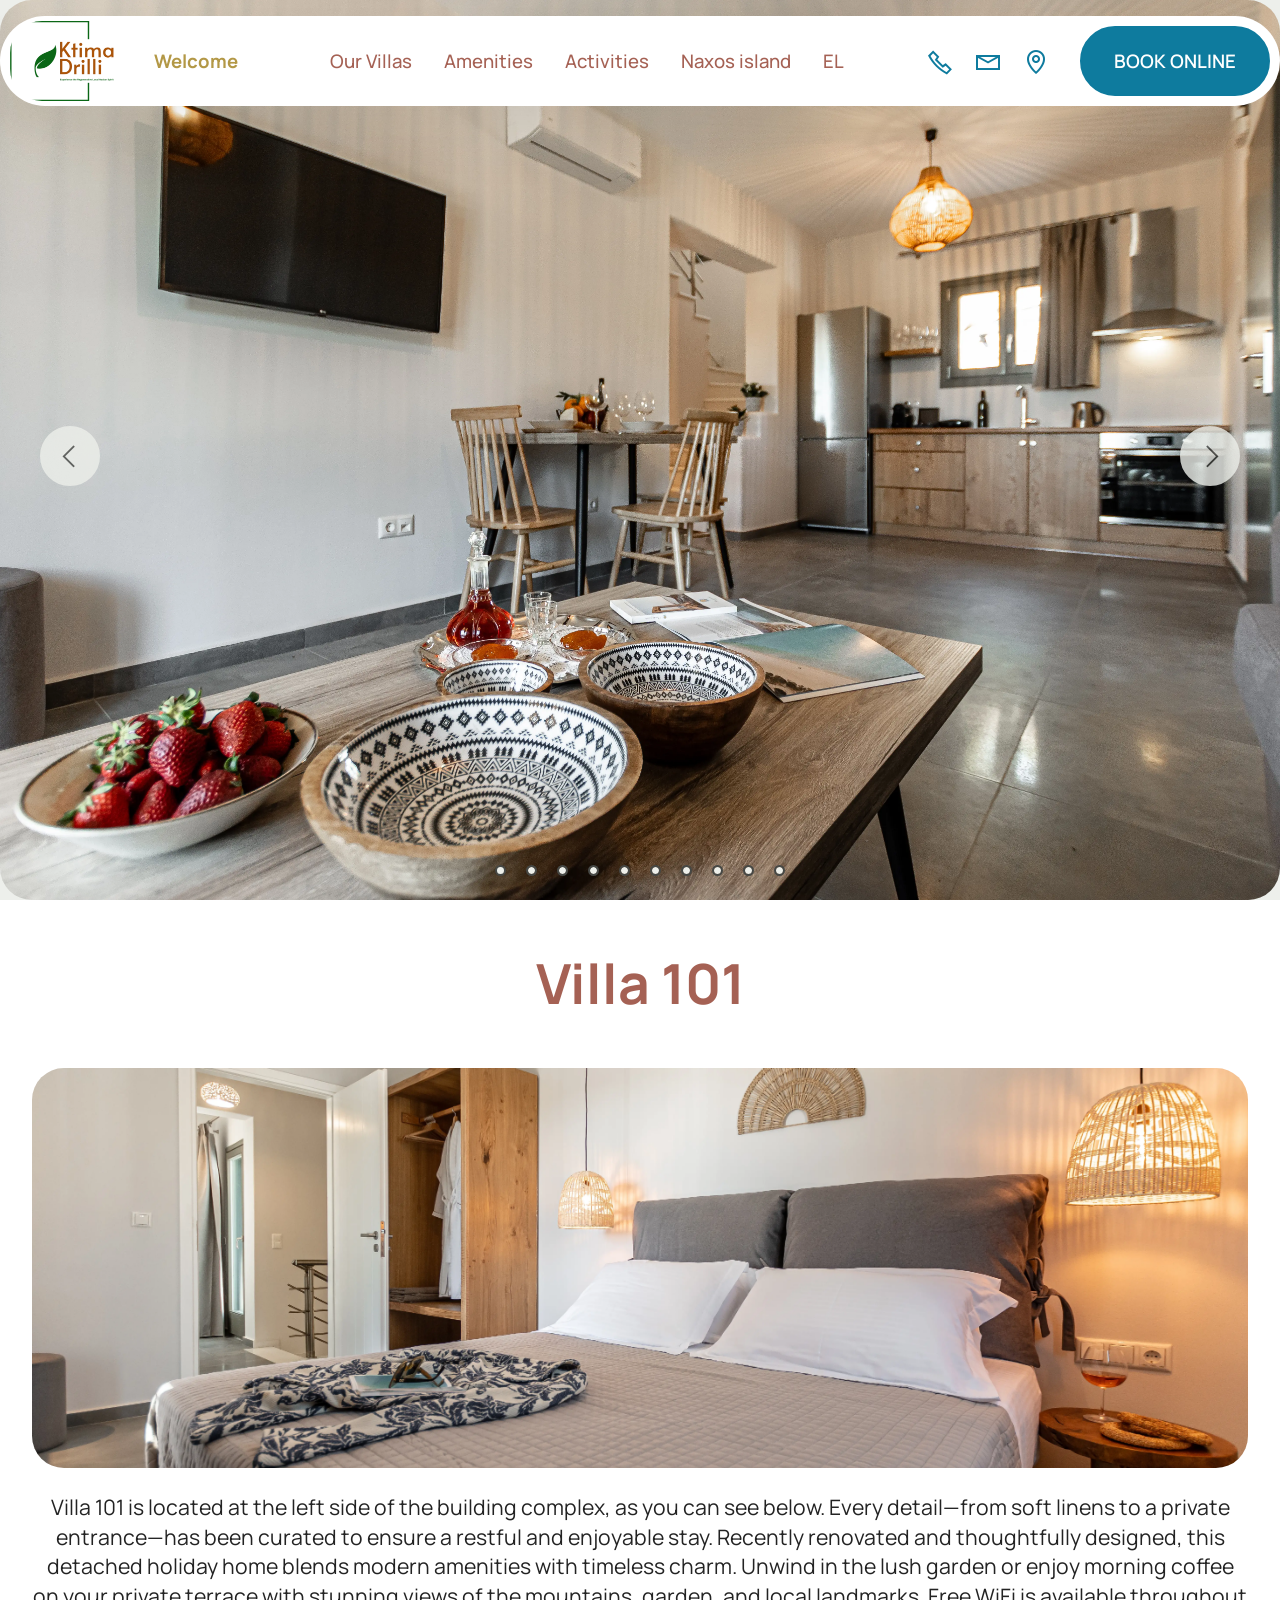
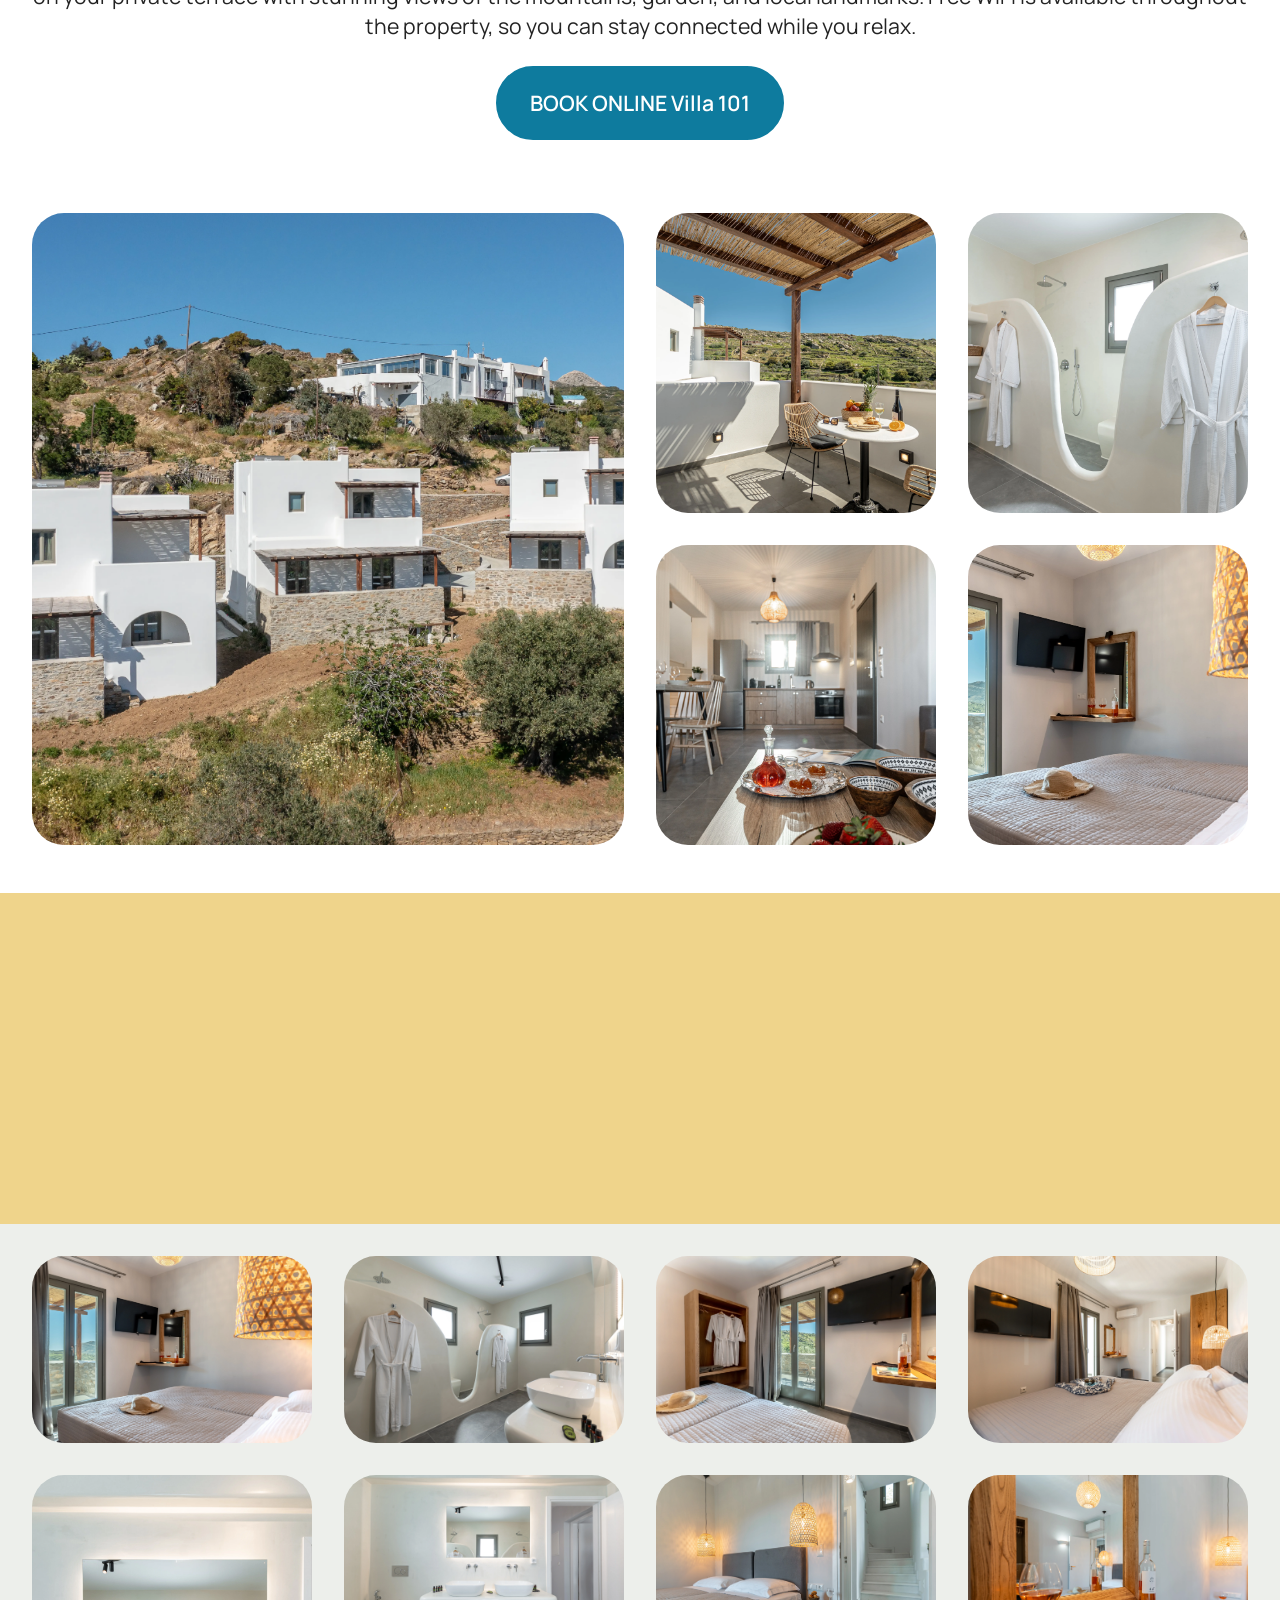
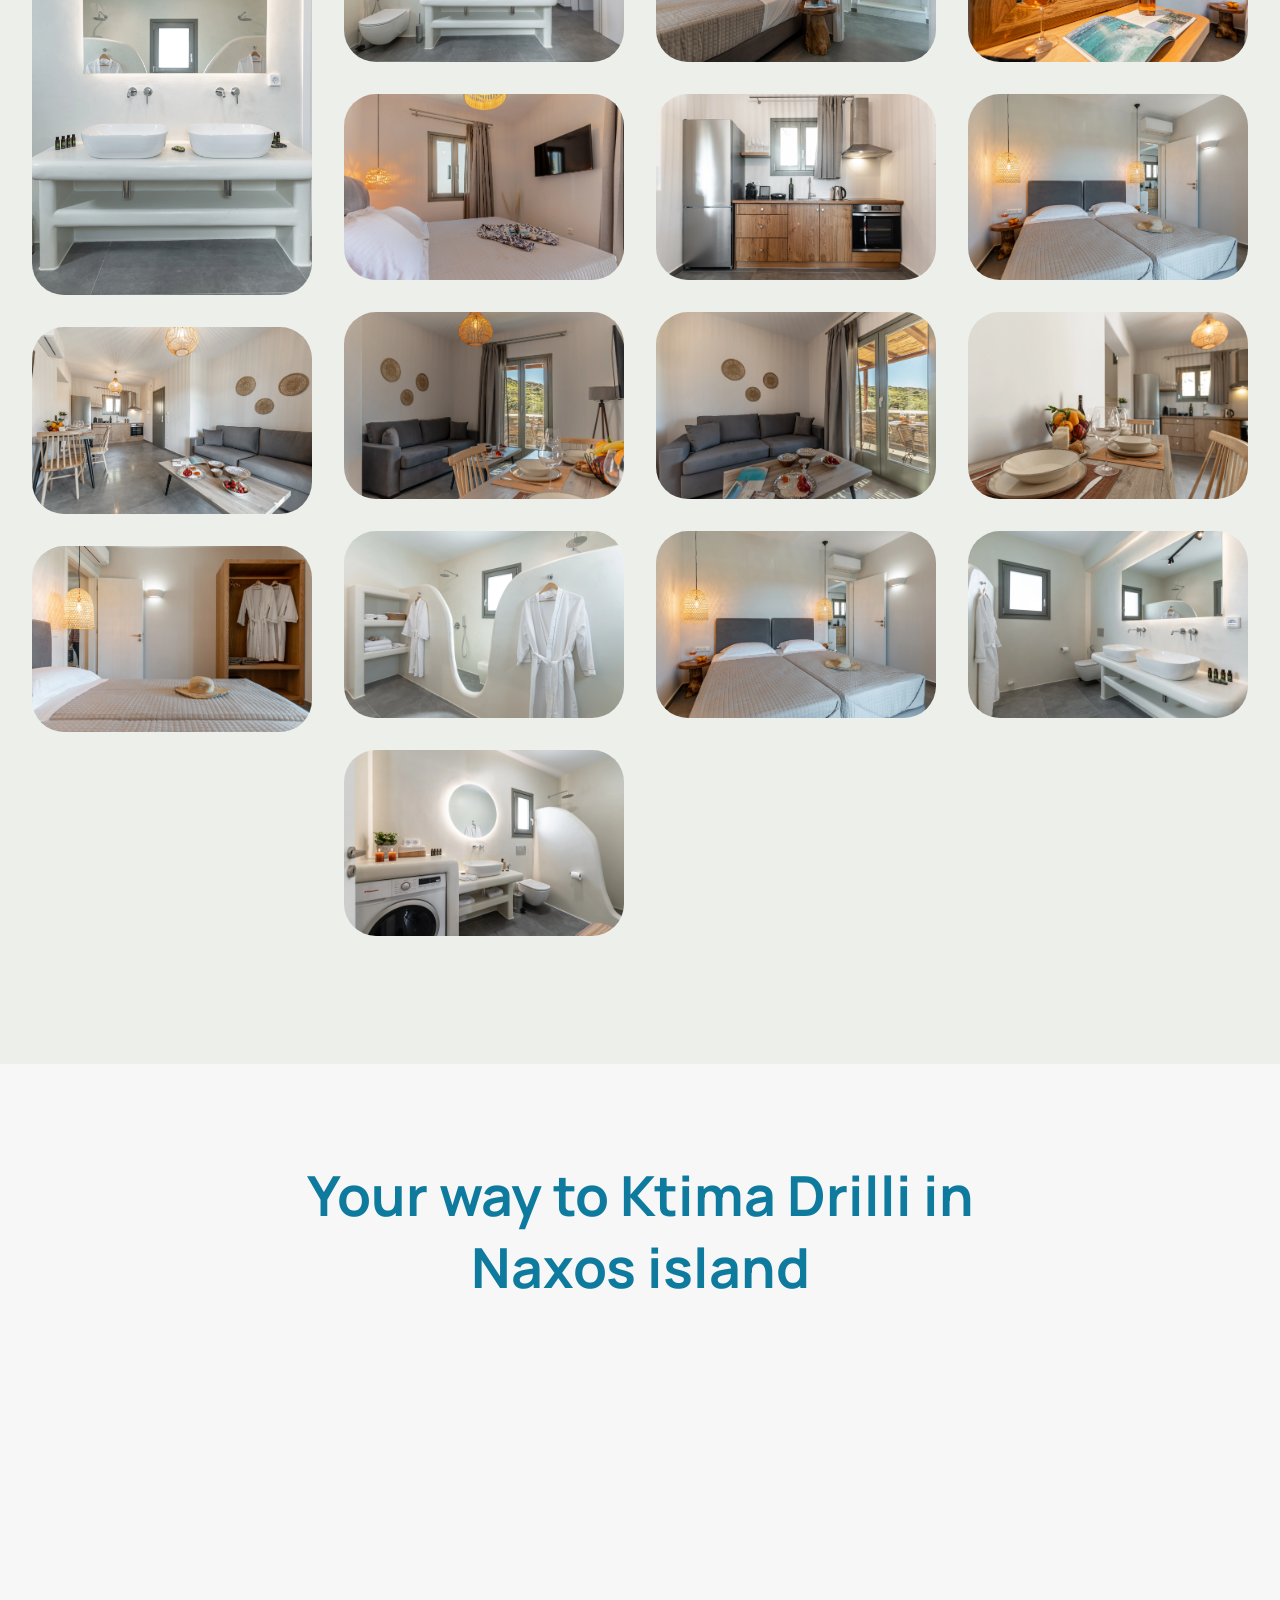
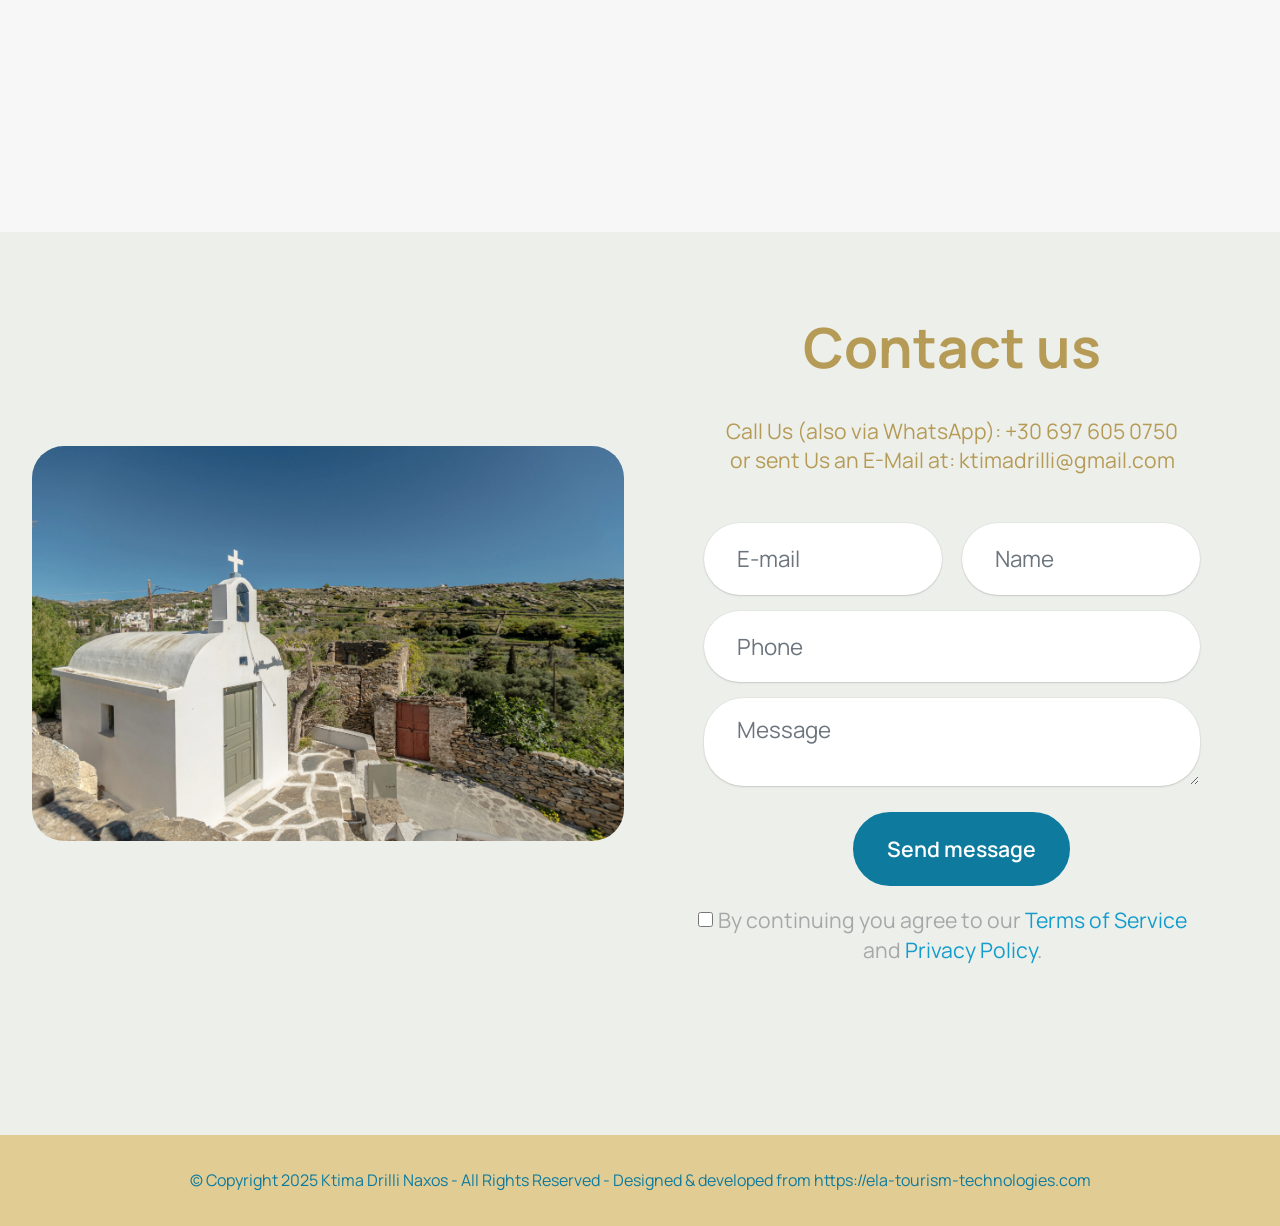
==== page1.html @ 671f7b5a "create github pages" ====
<!DOCTYPE html>
<html  >
<head>
  
  <meta charset="UTF-8">
  <meta http-equiv="X-UA-Compatible" content="IE=edge">
  
  <meta name="viewport" content="width=device-width, initial-scale=1, minimum-scale=1">
  <link rel="shortcut icon" href="assets/images/ktima-drilli-logo.webp" type="image/x-icon">
  <meta name="description" content="Ktima Drilli offers luxurious 90 m² villas in Naxos, blending comfort and natural beauty. Perfect for families, couples, or friends seeking a relaxing, private escape in Greece.">
  
  
  <title>Villa 101</title>
  <link rel="stylesheet" href="assets/web/assets/mobirise-icons2/mobirise2.css">
  <link rel="stylesheet" href="assets/bootstrap/css/bootstrap.min.css">
  <link rel="stylesheet" href="assets/web/assets/gdpr-plugin/gdpr-styles.css">
  <link rel="stylesheet" href="assets/dropdown/css/style.css">
  <link rel="stylesheet" href="assets/theme/css/style.css">
  <link rel="stylesheet" href="assets/gallery/style.css">
  <link rel="preload" href="https://fonts.googleapis.com/css2?family=Manrope:wght@400;700&display=swap&display=swap" as="style" onload="this.onload=null;this.rel='stylesheet'">
  <noscript><link rel="stylesheet" href="https://fonts.googleapis.com/css2?family=Manrope:wght@400;700&display=swap&display=swap"></noscript>
  <link rel="preload" as="style" href="assets/mobirise/css/mbr-additional.css?v=Uc1PZ8"><link rel="stylesheet" href="assets/mobirise/css/mbr-additional.css?v=Uc1PZ8" type="text/css">

  
  
  

</head>
<body>
  
  <section data-bs-version="5.1" class="menu menu2 cid-uOdE4rjcZ4" once="menu" id="menu02-c">
	

	<nav class="navbar navbar-dropdown navbar-fixed-top navbar-expand-lg">
		<div class="container">
			<div class="navbar-brand">
				<span class="navbar-logo">
					
						<img src="assets/images/ktima-drilli-logo.webp" alt="" style="height: 5rem;">
					
				</span>
				<span class="navbar-caption-wrap"><a class="navbar-caption text-warning text-primary display-4" href="index.html#top">Welcome</a></span>
			</div>
			<button class="navbar-toggler" type="button" data-toggle="collapse" data-bs-toggle="collapse" data-target="#navbarSupportedContent" data-bs-target="#navbarSupportedContent" aria-controls="navbarNavAltMarkup" aria-expanded="false" aria-label="Toggle navigation">
				<div class="hamburger">
					<span></span>
					<span></span>
					<span></span>
					<span></span>
				</div>
			</button>
			<div class="collapse navbar-collapse" id="navbarSupportedContent">
				<ul class="navbar-nav nav-dropdown" data-app-modern-menu="true"><li class="nav-item">
						<a class="nav-link link text-secondary display-4" href="index.html#features03-1">Our Villas</a>
					</li><li class="nav-item"><a class="nav-link link text-secondary display-4" href="index.html#features7-5">Amenities</a></li>
					<li class="nav-item">
						<a class="nav-link link text-secondary display-4" href="index.html#events-1-uKYtBYwsa6">Activities</a>
					</li><li class="nav-item">
						<a class="nav-link link text-secondary display-4" href="index.html#features3-b" aria-expanded="false">Naxos island</a>
					</li><li class="nav-item"><a class="nav-link link text-secondary display-4" href="index.html#features3-b">EL</a></li></ul>
				<div class="icons-menu">
					<a class="iconfont-wrapper" href="https://wa.me/30 697 605 0750">
						<span class="p-2 mbr-iconfont mobi-mbri-phone mobi-mbri"></span>
					</a>
					<a class="iconfont-wrapper" href="mailto:ktimadrilli@gmail.com">
						<span class="p-2 mbr-iconfont mobi-mbri-letter mobi-mbri"></span>
					</a>
					<a class="iconfont-wrapper" href="index.html#map01-0">
						<span class="p-2 mbr-iconfont mobi-mbri-map-pin mobi-mbri"></span>
					</a>
					
				</div>
				<div class="navbar-buttons mbr-section-btn"><a class="btn btn-danger display-4" href="https://ibe.channex.io/online-booking-ktima-drilli?lang=en" target="_blank">BOOK ONLINE</a></div>
			</div>
		</div>
	</nav>
</section>

<section data-bs-version="5.1" class="slider3 cid-uOdEQd5ju1 mbr-fullscreen" id="slider3-r">
    
    <div class="carousel slide carousel-fade" id="vnPD8IistJ" data-ride="carousel" data-bs-ride="carousel" data-interval="7000" data-bs-interval="7000">
        <ol class="carousel-indicators">
            <li data-slide-to="0" data-bs-slide-to="0" class="active" data-target="#vnPD8IistJ" data-bs-target="#vnPD8IistJ"></li><li data-slide-to="1" data-bs-slide-to="1" class="" data-target="#vnPD8IistJ" data-bs-target="#vnPD8IistJ"></li><li data-slide-to="2" data-bs-slide-to="2" class="" data-target="#vnPD8IistJ" data-bs-target="#vnPD8IistJ"></li><li data-slide-to="3" data-bs-slide-to="3" class="" data-target="#vnPD8IistJ" data-bs-target="#vnPD8IistJ"></li><li data-slide-to="4" data-bs-slide-to="4" class="" data-target="#vnPD8IistJ" data-bs-target="#vnPD8IistJ"></li><li data-slide-to="5" data-bs-slide-to="5" class="" data-target="#vnPD8IistJ" data-bs-target="#vnPD8IistJ"></li><li data-slide-to="6" data-bs-slide-to="6" class="" data-target="#vnPD8IistJ" data-bs-target="#vnPD8IistJ"></li><li data-slide-to="7" data-bs-slide-to="7" class="" data-target="#vnPD8IistJ" data-bs-target="#vnPD8IistJ"></li><li data-slide-to="8" data-bs-slide-to="8" class="" data-target="#vnPD8IistJ" data-bs-target="#vnPD8IistJ"></li><li data-slide-to="9" data-bs-slide-to="9" class="" data-target="#vnPD8IistJ" data-bs-target="#vnPD8IistJ"></li>
            
            
        </ol>
        <div class="carousel-inner">
         
            
            <div class="carousel-item slider-image item active">
                <div class="item-wrapper">
                    <img class="d-block w-100" src="assets/images/ktima-drilli-33.webp" data-slide-to="0" data-bs-slide-to="0" alt="">
                    
                    
                </div>
            </div><div class="carousel-item slider-image item">
                <div class="item-wrapper">
                    <img class="d-block w-100" src="assets/images/ktima-drilli-89.webp" data-slide-to="1" data-bs-slide-to="1" alt="">
                    
                    
                </div>
            </div><div class="carousel-item slider-image item">
                <div class="item-wrapper">
                    <img class="d-block w-100" src="assets/images/ktima-drilli-84.webp" data-slide-to="2" data-bs-slide-to="2" alt="">
                    
                    
                </div>
            </div><div class="carousel-item slider-image item">
                <div class="item-wrapper">
                    <img class="d-block w-100" src="assets/images/ktima-drilli-101.webp" data-slide-to="3" data-bs-slide-to="3" alt="">
                    
                    
                </div>
            </div><div class="carousel-item slider-image item">
                <div class="item-wrapper">
                    <img class="d-block w-100" src="assets/images/ktima-drilli-25.webp" data-slide-to="4" data-bs-slide-to="4" alt="">
                    
                    
                </div>
            </div><div class="carousel-item slider-image item">
                <div class="item-wrapper">
                    <img class="d-block w-100" src="assets/images/ktima-drilli-116.webp" data-slide-to="7" data-bs-slide-to="7" alt="">
                    
                    
                </div>
            </div><div class="carousel-item slider-image item">
                <div class="item-wrapper">
                    <img class="d-block w-100" src="assets/images/ktima-drilli-119.webp" data-slide-to="8" data-bs-slide-to="8" alt="">
                    
                    
                </div>
            </div><div class="carousel-item slider-image item">
                <div class="item-wrapper">
                    <img class="d-block w-100" src="assets/images/ktima-drilli-76.webp" data-slide-to="9" data-bs-slide-to="9" alt="">
                    
                    
                </div>
            </div><div class="carousel-item slider-image item">
                <div class="item-wrapper">
                    <img class="d-block w-100" src="assets/images/ktima-drilli-95.webp" data-slide-to="10" data-bs-slide-to="10" alt="">
                    
                    
                </div>
            </div><div class="carousel-item slider-image item">
                <div class="item-wrapper">
                    <img class="d-block w-100" src="assets/images/ktima-drilli-110.webp" data-slide-to="11" data-bs-slide-to="11" alt="">
                    
                    
                </div>
            </div>
        </div>
        <a class="carousel-control carousel-control-prev" role="button" data-slide="prev" data-bs-slide="prev" href="#vnPD8IistJ">
            <span class="mobi-mbri mobi-mbri-arrow-prev" aria-hidden="true"></span>
            <span class="sr-only visually-hidden">Previous</span>
        </a>
        <a class="carousel-control carousel-control-next" role="button" data-slide="next" data-bs-slide="next" href="#vnPD8IistJ">
            <span class="mobi-mbri mobi-mbri-arrow-next" aria-hidden="true"></span>
            <span class="sr-only visually-hidden">Next</span>
        </a>
    </div>
</section>

<section data-bs-version="5.1" class="features03 cid-uOgErHBiqD" id="features03-1c">
	
	
	<div class="container-fluid">
		<div class="row justify-content-center mb-5">
			<div class="col-12 content-head">
				<div class="mbr-section-head">
					<h4 class="mbr-section-title mbr-fonts-style align-center mb-0 display-2">
						<strong>Villa 101<br></strong></h4>
					
				</div>
			</div>
		</div>
		<div class="row">
			<div class="item features-image col-12 col-md-6 col-lg-12 active">
				<div class="item-wrapper">
					<div class="item-img mb-3">
						<a href="page1.html#slider3-r"><img src="assets/images/ktima-drilli-99.webp" alt="" title=""></a>
					</div>
					<div class="item-content align-left">
						<h5 class="item-title mbr-fonts-style mt-0 mb-2 display-5"></h5>
						<p class="mbr-text mbr-fonts-style mb-3 display-7">Villa 101 is located at the left side of the building complex, as you can see below. Every detail—from soft linens to a private entrance—has been curated to ensure a restful and enjoyable stay. Recently renovated and thoughtfully designed, this detached holiday home blends modern amenities with timeless charm. Unwind in the lush garden or enjoy morning coffee on your private terrace with stunning views of the mountains, garden, and local landmarks. Free WiFi is available throughout the property, so you can stay connected while you relax.</p>
						<div class="mbr-section-btn item-footer"><a href="https://ibe.channex.io/online-booking-ktima-drilli-villa-101?lang=en" class="btn item-btn btn-danger display-7" target="_blank">BOOK ONLINE Villa 101</a></div>
					</div>
				</div>
			</div>
			
			
		</div>
	</div>
</section>

<section data-bs-version="5.1" class="gallery05 cid-uOdE4s31V1" id="gallery05-f">
    

    
    
    <div class="container-fluid">
        
        <div class="row justify-content-center  blockContent">
            <div class="col-12 col-lg-6">
                <div class="row">
                    <div class="col-xs-12 col-sm-12 col-md-6 col-lg-6 active">
                        <div class="item-wrapper">
                            <div class="item-img">
                                <img src="assets/images/ktima-drilli-125.webp" alt="" title="" data-slide-to="0" data-bs-slide-to="0" class="smallImage">
                            </div>

                        </div>
                    </div>
                    <div class="col-md-6 col-xs-12 col-sm-12 col-lg-6">
                        <div class="item-wrapper">
                            <div class="item-img">
                                <img src="assets/images/ktima-drilli-108.webp" alt="" title="" data-slide-to="1" data-bs-slide-to="1" class="smallImage">
                            </div>

                        </div>
                    </div>
                    <div class="col-xs-12 col-sm-12 col-md-6 col-lg-6">
                        <div class="item-wrapper">
                            <div class="item-img">
                                <img src="assets/images/ktima-drilli-61.webp" alt="" title="" data-slide-to="2" data-bs-slide-to="2" class="smallImage">
                            </div>
                        </div>
                    </div>
                    <div class="col-xs-12 col-sm-12 col-md-6 col-lg-6">
                        <div class="item-wrapper">
                            <div class="item-img">
                                <img src="assets/images/ktima-drilli-32.webp" alt="" title="" data-slide-to="3" data-bs-slide-to="3" class="smallImage">
                            </div>
                        </div>
                    </div>
                </div>
            </div>
            <div class="col-12 col-lg-6">
                <div class="item-wrapper">
                    <div class="item-img ">
                        <img class="w-100 largeImage" src="assets/images/ktima-drilli-3.webp" alt="" data-slide-to="3" data-bs-slide-to="3">
                    </div>

                </div>
            </div>
        </div>
    </div>
</section>

<section data-bs-version="5.1" class="gallery08 cid-uOe5y5zZ57" id="gallery08-v">
  


  <div class="container-fluid gallery-wrapper">

    <div class="ticker-wrap">
      <div class="ticker">
        <div class="ticker__item display-1" data-word="2 bedrooms (1 large double bed, 2 single beds) • Living room with 2 sofa beds and a flat-screen TV">Dream • Create • Inspire
        </div>
      </div>
    </div>

    <div class="ticker-wrap">
      <div class="ticker ticker__center">
        <div class="ticker__item display-1" data-word="2 modern bathrooms featuring bathrobes, slippers, and free toiletries • Washing machine, air-conditioning, and elegant tile floors">From idea to reality • Start small
        </div>
      </div>
    </div>

    <div class="ticker-wrap">
      <div class="ticker ticker__end">
        <div class="ticker__item display-1" data-word="Fully equipped private kitchen with coffee machine, oven, and dining table • Book now!">Be fearless • Start now!
        </div>
      </div>
    </div>
  </div>
</section>

<section data-bs-version="5.1" class="gallery1 mbr-gallery cid-uOdE4t6Ih2" id="gallery02-k">   
    
    

    <div class="container-fluid">
        <div class="row justify-content-center">
            <div class="col-12 content-head">
                
            </div>
        </div>
        <div class="row mbr-gallery mbr-masonry" data-masonry="{&quot;percentPosition&quot;: true }">
            <div class="col-12 col-md-6 col-lg-3 item gallery-image">
                <div class="item-wrapper" data-toggle="modal" data-bs-toggle="modal" data-target="#vnPD8JAStu-modal" data-bs-target="#vnPD8JAStu-modal">
                    <img class="w-100" src="assets/images/ktima-drilli-61.webp" alt="" data-slide-to="0" data-bs-slide-to="0" data-target="#lb-vnPD8JAStu" data-bs-target="#lb-vnPD8JAStu">
                    <div class="icon-wrapper">
                        <span class="mobi-mbri mobi-mbri-search mbr-iconfont mbr-iconfont-btn"></span>
                    </div>
                </div>
                
            </div>
            <div class="col-12 col-md-6 col-lg-3 item gallery-image">
                <div class="item-wrapper" data-toggle="modal" data-bs-toggle="modal" data-target="#vnPD8JAStu-modal" data-bs-target="#vnPD8JAStu-modal">
                    <img class="w-100" src="assets/images/ktima-drilli-116.webp" alt="" data-slide-to="1" data-bs-slide-to="1" data-target="#lb-vnPD8JAStu" data-bs-target="#lb-vnPD8JAStu">
                    <div class="icon-wrapper">
                        <span class="mobi-mbri mobi-mbri-search mbr-iconfont mbr-iconfont-btn"></span>
                    </div>
                </div>
                
            </div>
            <div class="col-12 col-md-6 col-lg-3 item gallery-image">
                <div class="item-wrapper" data-toggle="modal" data-bs-toggle="modal" data-target="#vnPD8JAStu-modal" data-bs-target="#vnPD8JAStu-modal">
                    <img class="w-100" src="assets/images/ktima-drilli-62.webp" alt="" data-slide-to="2" data-bs-slide-to="2" data-target="#lb-vnPD8JAStu" data-bs-target="#lb-vnPD8JAStu">
                    <div class="icon-wrapper">
                        <span class="mobi-mbri mobi-mbri-search mbr-iconfont mbr-iconfont-btn"></span>
                    </div>
                </div>
                
            </div>
            <div class="col-12 col-md-6 col-lg-3 item gallery-image">
                <div class="item-wrapper" data-toggle="modal" data-bs-toggle="modal" data-target="#vnPD8JAStu-modal" data-bs-target="#vnPD8JAStu-modal">
                    <img class="w-100" src="assets/images/ktima-drilli-101.webp" alt="" data-slide-to="3" data-bs-slide-to="3" data-target="#lb-vnPD8JAStu" data-bs-target="#lb-vnPD8JAStu">
                    <div class="icon-wrapper">
                        <span class="mobi-mbri mobi-mbri-search mbr-iconfont mbr-iconfont-btn"></span>
                    </div>
                </div>
                
            </div>
            <div class="col-12 col-md-6 col-lg-3 item gallery-image">
                <div class="item-wrapper" data-toggle="modal" data-bs-toggle="modal" data-target="#vnPD8JAStu-modal" data-bs-target="#vnPD8JAStu-modal">
                    <img class="w-100" src="assets/images/ktima-drilli-120.webp" alt="" data-slide-to="4" data-bs-slide-to="4" data-target="#lb-vnPD8JAStu" data-bs-target="#lb-vnPD8JAStu">
                    <div class="icon-wrapper">
                        <span class="mobi-mbri mobi-mbri-search mbr-iconfont mbr-iconfont-btn"></span>
                    </div>
                </div>
                
            </div>
            <div class="col-12 col-md-6 col-lg-3 item gallery-image">
                <div class="item-wrapper" data-toggle="modal" data-bs-toggle="modal" data-target="#vnPD8JAStu-modal" data-bs-target="#vnPD8JAStu-modal">
                    <img class="w-100" src="assets/images/ktima-drilli-119.webp" alt="" data-slide-to="5" data-bs-slide-to="5" data-target="#lb-vnPD8JAStu" data-bs-target="#lb-vnPD8JAStu">
                    <div class="icon-wrapper">
                        <span class="mobi-mbri mobi-mbri-search mbr-iconfont mbr-iconfont-btn"></span>
                    </div>
                </div>
                
            </div>
            <div class="col-12 col-md-6 col-lg-3 item gallery-image">
                <div class="item-wrapper" data-toggle="modal" data-bs-toggle="modal" data-target="#vnPD8JAStu-modal" data-bs-target="#vnPD8JAStu-modal">
                    <img class="w-100" src="assets/images/ktima-drilli-66.webp" alt="" data-slide-to="6" data-bs-slide-to="6" data-target="#lb-vnPD8JAStu" data-bs-target="#lb-vnPD8JAStu">
                    <div class="icon-wrapper">
                        <span class="mobi-mbri mobi-mbri-search mbr-iconfont mbr-iconfont-btn"></span>
                    </div>
                </div>
                
            </div><div class="col-12 col-md-6 col-lg-3 item gallery-image">
                <div class="item-wrapper" data-toggle="modal" data-bs-toggle="modal" data-target="#vnPD8JAStu-modal" data-bs-target="#vnPD8JAStu-modal">
                    <img class="w-100" src="assets/images/ktima-drilli-69.webp" alt="" data-slide-to="7" data-bs-slide-to="7" data-target="#lb-vnPD8JAStu" data-bs-target="#lb-vnPD8JAStu">
                    <div class="icon-wrapper">
                        <span class="mobi-mbri mobi-mbri-search mbr-iconfont mbr-iconfont-btn"></span>
                    </div>
                </div>
                
            </div><div class="col-12 col-md-6 col-lg-3 item gallery-image">
                <div class="item-wrapper" data-toggle="modal" data-bs-toggle="modal" data-target="#vnPD8JAStu-modal" data-bs-target="#vnPD8JAStu-modal">
                    <img class="w-100" src="assets/images/ktima-drilli-68.webp" alt="" data-slide-to="8" data-bs-slide-to="8" data-target="#lb-vnPD8JAStu" data-bs-target="#lb-vnPD8JAStu">
                    <div class="icon-wrapper">
                        <span class="mobi-mbri mobi-mbri-search mbr-iconfont mbr-iconfont-btn"></span>
                    </div>
                </div>
                
            </div><div class="col-12 col-md-6 col-lg-3 item gallery-image">
                <div class="item-wrapper" data-toggle="modal" data-bs-toggle="modal" data-target="#vnPD8JAStu-modal" data-bs-target="#vnPD8JAStu-modal">
                    <img class="w-100" src="assets/images/ktima-drilli-85.webp" alt="" data-slide-to="9" data-bs-slide-to="9" data-target="#lb-vnPD8JAStu" data-bs-target="#lb-vnPD8JAStu">
                    <div class="icon-wrapper">
                        <span class="mobi-mbri mobi-mbri-search mbr-iconfont mbr-iconfont-btn"></span>
                    </div>
                </div>
                
            </div><div class="col-12 col-md-6 col-lg-3 item gallery-image">
                <div class="item-wrapper" data-toggle="modal" data-bs-toggle="modal" data-target="#vnPD8JAStu-modal" data-bs-target="#vnPD8JAStu-modal">
                    <img class="w-100" src="assets/images/ktima-drilli-22.webp" alt="" data-slide-to="10" data-bs-slide-to="10" data-target="#lb-vnPD8JAStu" data-bs-target="#lb-vnPD8JAStu">
                    <div class="icon-wrapper">
                        <span class="mobi-mbri mobi-mbri-search mbr-iconfont mbr-iconfont-btn"></span>
                    </div>
                </div>
                
            </div><div class="col-12 col-md-6 col-lg-3 item gallery-image">
                <div class="item-wrapper" data-toggle="modal" data-bs-toggle="modal" data-target="#vnPD8JAStu-modal" data-bs-target="#vnPD8JAStu-modal">
                    <img class="w-100" src="assets/images/ktima-drilli-17.webp" alt="" data-slide-to="11" data-bs-slide-to="11" data-target="#lb-vnPD8JAStu" data-bs-target="#lb-vnPD8JAStu">
                    <div class="icon-wrapper">
                        <span class="mobi-mbri mobi-mbri-search mbr-iconfont mbr-iconfont-btn"></span>
                    </div>
                </div>
                
            </div><div class="col-12 col-md-6 col-lg-3 item gallery-image">
                <div class="item-wrapper" data-toggle="modal" data-bs-toggle="modal" data-target="#vnPD8JAStu-modal" data-bs-target="#vnPD8JAStu-modal">
                    <img class="w-100" src="assets/images/ktima-drilli-20.webp" alt="" data-slide-to="12" data-bs-slide-to="12" data-target="#lb-vnPD8JAStu" data-bs-target="#lb-vnPD8JAStu">
                    <div class="icon-wrapper">
                        <span class="mobi-mbri mobi-mbri-search mbr-iconfont mbr-iconfont-btn"></span>
                    </div>
                </div>
                
            </div><div class="col-12 col-md-6 col-lg-3 item gallery-image">
                <div class="item-wrapper" data-toggle="modal" data-bs-toggle="modal" data-target="#vnPD8JAStu-modal" data-bs-target="#vnPD8JAStu-modal">
                    <img class="w-100" src="assets/images/ktima-drilli-16.webp" alt="" data-slide-to="13" data-bs-slide-to="13" data-target="#lb-vnPD8JAStu" data-bs-target="#lb-vnPD8JAStu">
                    <div class="icon-wrapper">
                        <span class="mobi-mbri mobi-mbri-search mbr-iconfont mbr-iconfont-btn"></span>
                    </div>
                </div>
                
            </div><div class="col-12 col-md-6 col-lg-3 item gallery-image">
                <div class="item-wrapper" data-toggle="modal" data-bs-toggle="modal" data-target="#vnPD8JAStu-modal" data-bs-target="#vnPD8JAStu-modal">
                    <img class="w-100" src="assets/images/ktima-drilli-31.webp" alt="" data-slide-to="14" data-bs-slide-to="14" data-target="#lb-vnPD8JAStu" data-bs-target="#lb-vnPD8JAStu">
                    <div class="icon-wrapper">
                        <span class="mobi-mbri mobi-mbri-search mbr-iconfont mbr-iconfont-btn"></span>
                    </div>
                </div>
                
            </div><div class="col-12 col-md-6 col-lg-3 item gallery-image">
                <div class="item-wrapper" data-toggle="modal" data-bs-toggle="modal" data-target="#vnPD8JAStu-modal" data-bs-target="#vnPD8JAStu-modal">
                    <img class="w-100" src="assets/images/ktima-drilli-125.webp" alt="" data-slide-to="15" data-bs-slide-to="15" data-target="#lb-vnPD8JAStu" data-bs-target="#lb-vnPD8JAStu">
                    <div class="icon-wrapper">
                        <span class="mobi-mbri mobi-mbri-search mbr-iconfont mbr-iconfont-btn"></span>
                    </div>
                </div>
                
            </div><div class="col-12 col-md-6 col-lg-3 item gallery-image">
                <div class="item-wrapper" data-toggle="modal" data-bs-toggle="modal" data-target="#vnPD8JAStu-modal" data-bs-target="#vnPD8JAStu-modal">
                    <img class="w-100" src="assets/images/ktima-drilli-118.webp" alt="" data-slide-to="16" data-bs-slide-to="16" data-target="#lb-vnPD8JAStu" data-bs-target="#lb-vnPD8JAStu">
                    <div class="icon-wrapper">
                        <span class="mobi-mbri mobi-mbri-search mbr-iconfont mbr-iconfont-btn"></span>
                    </div>
                </div>
                
            </div><div class="col-12 col-md-6 col-lg-3 item gallery-image">
                <div class="item-wrapper" data-toggle="modal" data-bs-toggle="modal" data-target="#vnPD8JAStu-modal" data-bs-target="#vnPD8JAStu-modal">
                    <img class="w-100" src="assets/images/ktima-drilli-68.webp" alt="" data-slide-to="17" data-bs-slide-to="17" data-target="#lb-vnPD8JAStu" data-bs-target="#lb-vnPD8JAStu">
                    <div class="icon-wrapper">
                        <span class="mobi-mbri mobi-mbri-search mbr-iconfont mbr-iconfont-btn"></span>
                    </div>
                </div>
                
            </div><div class="col-12 col-md-6 col-lg-3 item gallery-image">
                <div class="item-wrapper" data-toggle="modal" data-bs-toggle="modal" data-target="#vnPD8JAStu-modal" data-bs-target="#vnPD8JAStu-modal">
                    <img class="w-100" src="assets/images/ktima-drilli-72.webp" alt="" data-slide-to="18" data-bs-slide-to="18" data-target="#lb-vnPD8JAStu" data-bs-target="#lb-vnPD8JAStu">
                    <div class="icon-wrapper">
                        <span class="mobi-mbri mobi-mbri-search mbr-iconfont mbr-iconfont-btn"></span>
                    </div>
                </div>
                
            </div><div class="col-12 col-md-6 col-lg-3 item gallery-image">
                <div class="item-wrapper" data-toggle="modal" data-bs-toggle="modal" data-target="#vnPD8JAStu-modal" data-bs-target="#vnPD8JAStu-modal">
                    <img class="w-100" src="assets/images/ktima-drilli-76.webp" alt="" data-slide-to="19" data-bs-slide-to="19" data-target="#lb-vnPD8JAStu" data-bs-target="#lb-vnPD8JAStu">
                    <div class="icon-wrapper">
                        <span class="mobi-mbri mobi-mbri-search mbr-iconfont mbr-iconfont-btn"></span>
                    </div>
                </div>
                
            </div>
        </div>

        <div class="modal mbr-slider" tabindex="-1" role="dialog" aria-hidden="true" id="vnPD8JAStu-modal">
            <div class="modal-dialog" role="document">
                <div class="modal-content">
                    <div class="modal-body">
                        <div class="carousel slide carousel-fade" id="lb-vnPD8JAStu" data-interval="5000" data-bs-interval="5000">
                            <div class="carousel-inner">
                                <div class="carousel-item active">
                                    <img class="d-block w-100" src="assets/images/ktima-drilli-61.webp" alt="">
                                </div>
                                <div class="carousel-item">
                                    <img class="d-block w-100" src="assets/images/ktima-drilli-116.webp" alt="">
                                </div>
                                <div class="carousel-item">
                                    <img class="d-block w-100" src="assets/images/ktima-drilli-62.webp" alt="">
                                </div>
                                <div class="carousel-item">
                                    <img class="d-block w-100" src="assets/images/ktima-drilli-101.webp" alt="">
                                </div>
                                <div class="carousel-item">
                                    <img class="d-block w-100" src="assets/images/ktima-drilli-120.webp" alt="">
                                </div>
                                <div class="carousel-item">
                                    <img class="d-block w-100" src="assets/images/ktima-drilli-119.webp" alt="">
                                </div>
                                <div class="carousel-item">
                                    <img class="d-block w-100" src="assets/images/ktima-drilli-66.webp" alt="">
                                </div><div class="carousel-item">
                                    <img class="d-block w-100" src="assets/images/ktima-drilli-69.webp" alt="">
                                </div><div class="carousel-item">
                                    <img class="d-block w-100" src="assets/images/ktima-drilli-68.webp" alt="">
                                </div><div class="carousel-item">
                                    <img class="d-block w-100" src="assets/images/ktima-drilli-85.webp" alt="">
                                </div><div class="carousel-item">
                                    <img class="d-block w-100" src="assets/images/ktima-drilli-22.webp" alt="">
                                </div><div class="carousel-item">
                                    <img class="d-block w-100" src="assets/images/ktima-drilli-17.webp" alt="">
                                </div><div class="carousel-item">
                                    <img class="d-block w-100" src="assets/images/ktima-drilli-20.webp" alt="">
                                </div><div class="carousel-item">
                                    <img class="d-block w-100" src="assets/images/ktima-drilli-16.webp" alt="">
                                </div><div class="carousel-item">
                                    <img class="d-block w-100" src="assets/images/ktima-drilli-31.webp" alt="">
                                </div><div class="carousel-item">
                                    <img class="d-block w-100" src="assets/images/ktima-drilli-125.webp" alt="">
                                </div><div class="carousel-item">
                                    <img class="d-block w-100" src="assets/images/ktima-drilli-118.webp" alt="">
                                </div><div class="carousel-item">
                                    <img class="d-block w-100" src="assets/images/ktima-drilli-68.webp" alt="">
                                </div><div class="carousel-item">
                                    <img class="d-block w-100" src="assets/images/ktima-drilli-72.webp" alt="">
                                </div><div class="carousel-item">
                                    <img class="d-block w-100" src="assets/images/ktima-drilli-76.webp" alt="">
                                </div>
                            </div>
                            <ol class="carousel-indicators">
                                <li data-slide-to="0" data-bs-slide-to="0" class="active" data-target="#lb-vnPD8JAStu" data-bs-target="#lb-vnPD8JAStu"></li>
                                <li data-slide-to="1" data-bs-slide-to="1" data-target="#lb-vnPD8JAStu" data-bs-target="#lb-vnPD8JAStu"></li>
                                <li data-slide-to="2" data-bs-slide-to="2" data-target="#lb-vnPD8JAStu" data-bs-target="#lb-vnPD8JAStu"></li>
                                <li data-slide-to="3" data-bs-slide-to="3" data-target="#lb-vnPD8JAStu" data-bs-target="#lb-vnPD8JAStu"></li>
                                <li data-slide-to="4" data-bs-slide-to="4" data-target="#lb-vnPD8JAStu" data-bs-target="#lb-vnPD8JAStu"></li>
                                <li data-slide-to="5" data-bs-slide-to="5" data-target="#lb-vnPD8JAStu" data-bs-target="#lb-vnPD8JAStu"></li>
                                <li data-slide-to="6" data-bs-slide-to="6" data-target="#lb-vnPD8JAStu" data-bs-target="#lb-vnPD8JAStu"></li><li data-slide-to="7" data-bs-slide-to="7" data-target="#lb-vnPD8JAStu" data-bs-target="#lb-vnPD8JAStu"></li><li data-slide-to="8" data-bs-slide-to="8" data-target="#lb-vnPD8JAStu" data-bs-target="#lb-vnPD8JAStu"></li><li data-slide-to="9" data-bs-slide-to="9" data-target="#lb-vnPD8JAStu" data-bs-target="#lb-vnPD8JAStu"></li><li data-slide-to="10" data-bs-slide-to="10" data-target="#lb-vnPD8JAStu" data-bs-target="#lb-vnPD8JAStu"></li><li data-slide-to="11" data-bs-slide-to="11" data-target="#lb-vnPD8JAStu" data-bs-target="#lb-vnPD8JAStu"></li><li data-slide-to="12" data-bs-slide-to="12" data-target="#lb-vnPD8JAStu" data-bs-target="#lb-vnPD8JAStu"></li><li data-slide-to="13" data-bs-slide-to="13" data-target="#lb-vnPD8JAStu" data-bs-target="#lb-vnPD8JAStu"></li><li data-slide-to="14" data-bs-slide-to="14" data-target="#lb-vnPD8JAStu" data-bs-target="#lb-vnPD8JAStu"></li><li data-slide-to="15" data-bs-slide-to="15" data-target="#lb-vnPD8JAStu" data-bs-target="#lb-vnPD8JAStu"></li><li data-slide-to="16" data-bs-slide-to="16" data-target="#lb-vnPD8JAStu" data-bs-target="#lb-vnPD8JAStu"></li><li data-slide-to="17" data-bs-slide-to="17" data-target="#lb-vnPD8JAStu" data-bs-target="#lb-vnPD8JAStu"></li><li data-slide-to="18" data-bs-slide-to="18" data-target="#lb-vnPD8JAStu" data-bs-target="#lb-vnPD8JAStu"></li><li data-slide-to="19" data-bs-slide-to="19" data-target="#lb-vnPD8JAStu" data-bs-target="#lb-vnPD8JAStu"></li>
                            </ol>
                            <a role="button" href="" class="close" data-dismiss="modal" data-bs-dismiss="modal" aria-label="Close">
                            </a>
                            <a class="carousel-control-prev carousel-control" role="button" data-slide="prev" data-bs-slide="prev" href="#lb-vnPD8JAStu">
                                <span class="mobi-mbri mobi-mbri-arrow-prev" aria-hidden="true"></span>
                                <span class="sr-only visually-hidden">Previous</span>
                            </a>
                            <a class="carousel-control-next carousel-control" role="button" data-slide="next" data-bs-slide="next" href="#lb-vnPD8JAStu">
                                <span class="mobi-mbri mobi-mbri-arrow-next" aria-hidden="true"></span>
                                <span class="sr-only visually-hidden">Next</span>
                            </a>
                        </div>
                    </div>
                </div>
            </div>
        </div>
    </div>
</section>

<section data-bs-version="5.1" class="map1 cid-uOdE4up6wy" id="map01-o">
	
	
	
	<div>
		<div class="row justify-content-center">
			<div class="col-12 content-head">
				<div class="mbr-section-head mb-5">
					<h3 class="mbr-section-title mbr-fonts-style align-center mb-0 display-2">
						<strong>Your way to Ktima Drilli in Naxos island</strong></h3>
					
				</div>
			</div>
		</div>
		<div class="google-map"><iframe frameborder="0" style="border:0" src="https://www.google.com/maps/embed?pb=!1m18!1m12!1m3!1d795.8784902265279!2d25.44429922837392!3d37.069064068334086!2m3!1f0!2f0!3f0!3m2!1i1024!2i768!4f13.1!3m3!1m2!1s0x149809fb5c5843a9%3A0xf249221dcc622ac2!2sKtima%20Drilli%20Naxos!5e0!3m2!1sen!2sde!4v1747593167284!5m2!1sen!2sde" allowfullscreen=""></iframe></div>
	</div>
</section>

<section data-bs-version="5.1" class="form03 cid-uOdE4uD8PZ" id="form03-p">
    

    

    <div class="container">
        <div class="row justify-content-center">
            <div class="col-12 col-lg item-wrapper">
                <div class="mbr-section-head mb-5">
                    <h3 class="mbr-section-title mbr-fonts-style align-center mb-0 display-2">
                        <strong>Contact us</strong>
                    </h3>
                    <h4 class="mbr-section-subtitle mbr-fonts-style align-center mb-0 mt-4 display-7">
                        Call Us (also via WhatsApp): +30 697 605 0750<br>or sent Us an E-Mail at: ktimadrilli@gmail.com</h4>
                </div>
                <div class="col-lg-12 mx-auto mbr-form" data-form-type="formoid">
                    <form action="https://mobirise.eu/" method="POST" class="mbr-form form-with-styler" data-form-title="Form Name"><input type="hidden" name="email" data-form-email="true" value="TkxbnMSyfI8Ya5JJum6xF0bKDK1kYCkREnOodqZuw5OjgFHALUYwDu+MArp9Or0zf05ymFhTWvlzRzF3hwSqAovllsNrDZPjGkY6cFOm3isMPF62obSyATfRdp5py+bY.LQHIqjmot1IHnfFnFPeIKPsjOFGgCcmRLa8vtqjIF7ibyBRXGZ8xU0b2RyPRzPhuEbFc7udCb4ZTBbpscu34oS7jKOXz6oBxSWMSrzZsT63TSIFvjKOxreq6rlkZ15Ij">
                        <div class="row">
                            <div hidden="hidden" data-form-alert="" class="alert alert-success col-12">Thanks for filling out the form! We will contact you within the next 24 hours by phone or by E-Mail.</div>
                            <div hidden="hidden" data-form-alert-danger="" class="alert alert-danger col-12">
                                Oops...! some problem!
                            </div>
                        </div>
                        <div class="dragArea row">
                            <div class="col-md col-sm-12 form-group mb-3 mb-3" data-for="name">
                                <input type="text" name="name" placeholder="Name" data-form-field="name" class="form-control" value="" id="name-form03-p">
                            </div>
                            <div class="col-md col-sm-12 form-group mb-3 mb-3" data-for="email">
                                <input type="email" name="email" placeholder="E-mail" data-form-field="email" class="form-control" value="" id="email-form03-p">
                            </div>
                            <div class="col-12 form-group mb-3 mb-3" data-for="phone">
                                <input type="tel" name="phone" placeholder="Phone" data-form-field="phone" class="form-control" value="" id="phone-form03-p">
                            </div>
                            <div class="col-12 form-group mb-3 mb-3" data-for="textarea">
                                <textarea name="textarea" placeholder="Message" data-form-field="textarea" class="form-control" id="textarea-form03-p"></textarea>
                            </div>
                            <div class="col-lg-12 col-md-12 col-sm-12 align-center mbr-section-btn"><button type="submit" class="btn btn-danger display-7">
                                    Send message
                                </button></div>
                        </div>
                    <span class="gdpr-block">
<label>
<span class="textGDPR display-7" style="color: #a7a7a7"><input type="checkbox" name="gdpr" id="gdpr-form03-p" required="">By continuing you agree to our <a style="color: #149dcc; text-decoration: none;" href="terms.html">Terms of Service</a> and <a style="color: #149dcc; text-decoration: none;" href="policy.html">Privacy Policy</a>.</span>
</label>
</span></form>
                </div>


            </div>
            <div class="col-12 col-lg-6">
                <div class="image-wrapper">
                    <img class="w-100" src="assets/images/ktima-drilli-11.webp" alt="">
                </div>
            </div>

        </div>
    </div>
</section>

<section data-bs-version="5.1" class="footer4 cid-uOdE4uQGBq" once="footers" id="footer04-q">

    

    

    <div class="container">
        <div class="media-container-row align-center mbr-white">
            <div class="col-12">
                <p class="mbr-text mb-0 mbr-fonts-style display-8">
                    © Copyright 2025 Ktima Drilli Naxos - All Rights Reserved&nbsp;- Designed &amp; developed from https://ela-tourism-technologies.com</p>
            </div>
        </div>
    </div>
</section>


<script src="assets/bootstrap/js/bootstrap.bundle.min.js"></script>
  <script src="assets/smoothscroll/smooth-scroll.js"></script>
  <script src="assets/ytplayer/index.js"></script>
  <script src="assets/dropdown/js/navbar-dropdown.js"></script>
  <script src="assets/masonry/masonry.pkgd.min.js"></script>
  <script src="assets/imagesloaded/imagesloaded.pkgd.min.js"></script>
  <script src="assets/theme/js/script.js"></script>
  <script src="assets/gallery/player.min.js"></script>
  <script src="assets/gallery/script.js"></script>
  <script src="assets/formoid/formoid.min.js"></script>
  
  
  

</body>
</html>
---- assets/web/assets/mobirise-icons2/mobirise2.css ----
@font-face {
  font-family: 'Moririse2';
  font-display: swap;
  src:  url('mobirise2.eot?f2bix4');
  src:  url('mobirise2.eot?f2bix4#iefix') format('embedded-opentype'),
    url('mobirise2.woff2?f2bix4') format('woff2'),
    url('mobirise2.woff?f2bix4') format('woff'),
    url('mobirise2.ttf?f2bix4') format('truetype'),
    url('mobirise2.svg?f2bix4#mobirise2') format('svg');
  font-weight: normal;
  font-style: normal;
}

[class^="mobi-"], [class*=" mobi-"] {
  /* use !important to prevent issues with browser extensions that change fonts */
  font-family: 'Moririse2' !important;
  speak: none;
  font-style: normal;
  font-weight: normal;
  font-variant: normal;
  text-transform: none;
  line-height: 1;

  /* Better Font Rendering =========== */
  -webkit-font-smoothing: antialiased;
  -moz-osx-font-smoothing: grayscale;
}

.mobi-mbri-add-submenu:before {
  content: "\e900";
}
.mobi-mbri-alert:before {
  content: "\e901";
}
.mobi-mbri-align-center:before {
  content: "\e902";
}
.mobi-mbri-align-justify:before {
  content: "\e903";
}
.mobi-mbri-align-left:before {
  content: "\e904";
}
.mobi-mbri-align-right:before {
  content: "\e905";
}
.mobi-mbri-android:before {
  content: "\e906";
}
.mobi-mbri-apple:before {
  content: "\e907";
}
.mobi-mbri-arrow-down:before {
  content: "\e908";
}
.mobi-mbri-arrow-next:before {
  content: "\e909";
}
.mobi-mbri-arrow-prev:before {
  content: "\e90a";
}
.mobi-mbri-arrow-up:before {
  content: "\e90b";
}
.mobi-mbri-bold:before {
  content: "\e90c";
}
.mobi-mbri-bookmark:before {
  content: "\e90d";
}
.mobi-mbri-bootstrap:before {
  content: "\e90e";
}
.mobi-mbri-briefcase:before {
  content: "\e90f";
}
.mobi-mbri-browse:before {
  content: "\e910";
}
.mobi-mbri-bulleted-list:before {
  content: "\e911";
}
.mobi-mbri-calendar:before {
  content: "\e912";
}
.mobi-mbri-camera:before {
  content: "\e913";
}
.mobi-mbri-cart-add:before {
  content: "\e914";
}
.mobi-mbri-cart-full:before {
  content: "\e915";
}
.mobi-mbri-cash:before {
  content: "\e916";
}
.mobi-mbri-change-style:before {
  content: "\e917";
}
.mobi-mbri-chat:before {
  content: "\e918";
}
.mobi-mbri-clock:before {
  content: "\e919";
}
.mobi-mbri-close:before {
  content: "\e91a";
}
.mobi-mbri-cloud:before {
  content: "\e91b";
}
.mobi-mbri-code:before {
  content: "\e91c";
}
.mobi-mbri-contact-form:before {
  content: "\e91d";
}
.mobi-mbri-credit-card:before {
  content: "\e91e";
}
.mobi-mbri-cursor-click:before {
  content: "\e91f";
}
.mobi-mbri-cust-feedback:before {
  content: "\e920";
}
.mobi-mbri-database:before {
  content: "\e921";
}
.mobi-mbri-delivery:before {
  content: "\e922";
}
.mobi-mbri-desktop:before {
  content: "\e923";
}
.mobi-mbri-devices:before {
  content: "\e924";
}
.mobi-mbri-down:before {
  content: "\e925";
}
.mobi-mbri-download-2:before {
  content: "\e926";
}
.mobi-mbri-download:before {
  content: "\e927";
}
.mobi-mbri-drag-n-drop-2:before {
  content: "\e928";
}
.mobi-mbri-drag-n-drop:before {
  content: "\e929";
}
.mobi-mbri-edit-2:before {
  content: "\e92a";
}
.mobi-mbri-edit:before {
  content: "\e92b";
}
.mobi-mbri-error:before {
  content: "\e92c";
}
.mobi-mbri-extension:before {
  content: "\e92d";
}
.mobi-mbri-features:before {
  content: "\e92e";
}
.mobi-mbri-file:before {
  content: "\e92f";
}
.mobi-mbri-flag:before {
  content: "\e930";
}
.mobi-mbri-folder:before {
  content: "\e931";
}
.mobi-mbri-gift:before {
  content: "\e932";
}
.mobi-mbri-github:before {
  content: "\e933";
}
.mobi-mbri-globe-2:before {
  content: "\e934";
}
.mobi-mbri-globe:before {
  content: "\e935";
}
.mobi-mbri-growing-chart:before {
  content: "\e936";
}
.mobi-mbri-hearth:before {
  content: "\e937";
}
.mobi-mbri-help:before {
  content: "\e938";
}
.mobi-mbri-home:before {
  content: "\e939";
}
.mobi-mbri-hot-cup:before {
  content: "\e93a";
}
.mobi-mbri-idea:before {
  content: "\e93b";
}
.mobi-mbri-image-gallery:before {
  content: "\e93c";
}
.mobi-mbri-image-slider:before {
  content: "\e93d";
}
.mobi-mbri-info:before {
  content: "\e93e";
}
.mobi-mbri-italic:before {
  content: "\e93f";
}
.mobi-mbri-key:before {
  content: "\e940";
}
.mobi-mbri-laptop:before {
  content: "\e941";
}
.mobi-mbri-layers:before {
  content: "\e942";
}
.mobi-mbri-left-right:before {
  content: "\e943";
}
.mobi-mbri-left:before {
  content: "\e944";
}
.mobi-mbri-letter:before {
  content: "\e945";
}
.mobi-mbri-like:before {
  content: "\e946";
}
.mobi-mbri-link:before {
  content: "\e947";
}
.mobi-mbri-lock:before {
  content: "\e948";
}
.mobi-mbri-login:before {
  content: "\e949";
}
.mobi-mbri-logout:before {
  content: "\e94a";
}
.mobi-mbri-magic-stick:before {
  content: "\e94b";
}
.mobi-mbri-map-pin:before {
  content: "\e94c";
}
.mobi-mbri-menu:before {
  content: "\e94d";
}
.mobi-mbri-mobile-2:before {
  content: "\e94e";
}
.mobi-mbri-mobile-horizontal:before {
  content: "\e94f";
}
.mobi-mbri-mobile:before {
  content: "\e950";
}
.mobi-mbri-mobirise:before {
  content: "\e951";
}
.mobi-mbri-more-horizontal:before {
  content: "\e952";
}
.mobi-mbri-more-vertical:before {
  content: "\e953";
}
.mobi-mbri-music:before {
  content: "\e954";
}
.mobi-mbri-new-file:before {
  content: "\e955";
}
.mobi-mbri-numbered-list:before {
  content: "\e956";
}
.mobi-mbri-opened-folder:before {
  content: "\e957";
}
.mobi-mbri-pages:before {
  content: "\e958";
}
.mobi-mbri-paper-plane:before {
  content: "\e959";
}
.mobi-mbri-paperclip:before {
  content: "\e95a";
}
.mobi-mbri-phone:before {
  content: "\e95b";
}
.mobi-mbri-photo:before {
  content: "\e95c";
}
.mobi-mbri-photos:before {
  content: "\e95d";
}
.mobi-mbri-pin:before {
  content: "\e95e";
}
.mobi-mbri-play:before {
  content: "\e95f";
}
.mobi-mbri-plus:before {
  content: "\e960";
}
.mobi-mbri-preview:before {
  content: "\e961";
}
.mobi-mbri-print:before {
  content: "\e962";
}
.mobi-mbri-protect:before {
  content: "\e963";
}
.mobi-mbri-question:before {
  content: "\e964";
}
.mobi-mbri-quote-left:before {
  content: "\e965";
}
.mobi-mbri-quote-right:before {
  content: "\e966";
}
.mobi-mbri-redo:before {
  content: "\e967";
}
.mobi-mbri-refresh:before {
  content: "\e968";
}
.mobi-mbri-responsive-2:before {
  content: "\e969";
}
.mobi-mbri-responsive:before {
  content: "\e96a";
}
.mobi-mbri-right:before {
  content: "\e96b";
}
.mobi-mbri-rocket:before {
  content: "\e96c";
}
.mobi-mbri-sad-face:before {
  content: "\e96d";
}
.mobi-mbri-sale:before {
  content: "\e96e";
}
.mobi-mbri-save:before {
  content: "\e96f";
}
.mobi-mbri-search:before {
  content: "\e970";
}
.mobi-mbri-setting-2:before {
  content: "\e971";
}
.mobi-mbri-setting-3:before {
  content: "\e972";
}
.mobi-mbri-setting:before {
  content: "\e973";
}
.mobi-mbri-share:before {
  content: "\e974";
}
.mobi-mbri-shopping-bag:before {
  content: "\e975";
}
.mobi-mbri-shopping-basket:before {
  content: "\e976";
}
.mobi-mbri-shopping-cart:before {
  content: "\e977";
}
.mobi-mbri-sites:before {
  content: "\e978";
}
.mobi-mbri-smile-face:before {
  content: "\e979";
}
.mobi-mbri-speed:before {
  content: "\e97a";
}
.mobi-mbri-star:before {
  content: "\e97b";
}
.mobi-mbri-success:before {
  content: "\e97c";
}
.mobi-mbri-sun:before {
  content: "\e97d";
}
.mobi-mbri-sun2:before {
  content: "\e97e";
}
.mobi-mbri-tablet-vertical:before {
  content: "\e97f";
}
.mobi-mbri-tablet:before {
  content: "\e980";
}
.mobi-mbri-target:before {
  content: "\e981";
}
.mobi-mbri-timer:before {
  content: "\e982";
}
.mobi-mbri-to-ftp:before {
  content: "\e983";
}
.mobi-mbri-to-local-drive:before {
  content: "\e984";
}
.mobi-mbri-touch-swipe:before {
  content: "\e985";
}
.mobi-mbri-touch:before {
  content: "\e986";
}
.mobi-mbri-trash:before {
  content: "\e987";
}
.mobi-mbri-underline:before {
  content: "\e988";
}
.mobi-mbri-undo:before {
  content: "\e989";
}
.mobi-mbri-unlink:before {
  content: "\e98a";
}
.mobi-mbri-unlock:before {
  content: "\e98b";
}
.mobi-mbri-up-down:before {
  content: "\e98c";
}
.mobi-mbri-up:before {
  content: "\e98d";
}
.mobi-mbri-update:before {
  content: "\e98e";
}
.mobi-mbri-upload-2:before {
  content: "\e98f";
}
.mobi-mbri-upload:before {
  content: "\e990";
}
.mobi-mbri-user-2:before {
  content: "\e991";
}
.mobi-mbri-user:before {
  content: "\e992";
}
.mobi-mbri-users:before {
  content: "\e993";
}
.mobi-mbri-video-play:before {
  content: "\e994";
}
.mobi-mbri-video:before {
  content: "\e995";
}
.mobi-mbri-watch:before {
  content: "\e996";
}
.mobi-mbri-website-theme-2:before {
  content: "\e997";
}
.mobi-mbri-website-theme:before {
  content: "\e998";
}
.mobi-mbri-wifi:before {
  content: "\e999";
}
.mobi-mbri-windows:before {
  content: "\e99a";
}
.mobi-mbri-zoom-in:before {
  content: "\e99b";
}
.mobi-mbri-zoom-out:before {
  content: "\e99c";
}
---- assets/web/assets/gdpr-plugin/gdpr-styles.css ----
.gdpr-block {
    padding: 10px;
    font-size: 14px;
    display: block;
    width: 100%;
    text-align: center;
}
.gdpr-block.covert {
	display: none;
}
.textGDPR {
    position: relative;
}
.gdpr-block label span.textGDPR input[name='gdpr']{
    width: 15px;
    height: 15px;
    margin: 0;
    position: absolute;
    top: 3px;
    left: -20px;
}
.gdpr-block label {
    color: #a7a7a7;
    vertical-align: middle;
    user-select: none;
    margin-bottom: 0;
}
---- assets/dropdown/css/style.css ----
.navbar-dropdown {
  left: 0;
  padding: 0;
  position: absolute;
  right: 0;
  top: 0;
  transition: all 0.45s ease;
  z-index: 1030;
  background: #282828; }
  .navbar-dropdown .navbar-logo {
    margin-right: 0.8rem;
    transition: margin 0.3s ease-in-out;
    vertical-align: middle; }
    .navbar-dropdown .navbar-logo img {
      height: 3.125rem;
      transition: all 0.3s ease-in-out; }
    .navbar-dropdown .navbar-logo.mbr-iconfont {
      font-size: 3.125rem;
      line-height: 3.125rem; }
  .navbar-dropdown .navbar-caption {
    font-weight: 700;
    white-space: normal;
    vertical-align: -4px;
    line-height: 3.125rem !important; }
    .navbar-dropdown .navbar-caption, .navbar-dropdown .navbar-caption:hover {
      color: inherit;
      text-decoration: none; }
  .navbar-dropdown .mbr-iconfont + .navbar-caption {
    vertical-align: -1px; }
  .navbar-dropdown.navbar-fixed-top {
    position: fixed; }
  .navbar-dropdown .navbar-brand span {
    vertical-align: -4px; }
  .navbar-dropdown.bg-color.transparent {
    background: none; }
  .navbar-dropdown.navbar-short .navbar-brand {
    padding: 0.625rem 0; }
    .navbar-dropdown.navbar-short .navbar-brand span {
      vertical-align: -1px; }
  .navbar-dropdown.navbar-short .navbar-caption {
    line-height: 2.375rem !important;
    vertical-align: -2px; }
  .navbar-dropdown.navbar-short .navbar-logo {
    margin-right: 0.5rem; }
    .navbar-dropdown.navbar-short .navbar-logo img {
      height: 2.375rem; }
    .navbar-dropdown.navbar-short .navbar-logo.mbr-iconfont {
      font-size: 2.375rem;
      line-height: 2.375rem; }
  .navbar-dropdown.navbar-short .mbr-table-cell {
    height: 3.625rem; }
  .navbar-dropdown .navbar-close {
    left: 0.6875rem;
    position: fixed;
    top: 0.75rem;
    z-index: 1000; }
  .navbar-dropdown .hamburger-icon {
    content: "";
    display: inline-block;
    vertical-align: middle;
    width: 16px;
    -webkit-box-shadow: 0 -6px 0 1px #282828,0 0 0 1px #282828,0 6px 0 1px #282828;
    -moz-box-shadow: 0 -6px 0 1px #282828,0 0 0 1px #282828,0 6px 0 1px #282828;
    box-shadow: 0 -6px 0 1px #282828,0 0 0 1px #282828,0 6px 0 1px #282828; }

.dropdown-menu .dropdown-toggle[data-toggle="dropdown-submenu"]::after {
  border-bottom: 0.35em solid transparent;
  border-left: 0.35em solid;
  border-right: 0;
  border-top: 0.35em solid transparent;
  margin-left: 0.3rem; }

.dropdown-menu .dropdown-item:focus {
  outline: 0; }

.nav-dropdown {
  font-size: 0.75rem;
  font-weight: 500;
  height: auto !important; }
  .nav-dropdown .nav-btn {
    padding-left: 1rem; }
  .nav-dropdown .link {
    margin: .667em 1.667em;
    font-weight: 500;
    padding: 0;
    transition: color .2s ease-in-out; }
    .nav-dropdown .link.dropdown-toggle {
      margin-right: 2.583em; }
      .nav-dropdown .link.dropdown-toggle::after {
        margin-left: .25rem;
        border-top: 0.35em solid;
        border-right: 0.35em solid transparent;
        border-left: 0.35em solid transparent;
        border-bottom: 0; }
      .nav-dropdown .link.dropdown-toggle[aria-expanded="true"] {
        margin: 0;
        padding: 0.667em 3.263em  0.667em 1.667em; }
  .nav-dropdown .link::after,
  .nav-dropdown .dropdown-item::after {
    color: inherit; }
  .nav-dropdown .btn {
    font-size: 0.75rem;
    font-weight: 700;
    letter-spacing: 0;
    margin-bottom: 0;
    padding-left: 1.25rem;
    padding-right: 1.25rem; }
  .nav-dropdown .dropdown-menu {
    border-radius: 0;
    border: 0;
    left: 0;
    margin: 0;
    padding-bottom: 1.25rem;
    padding-top: 1.25rem;
    position: relative; }
  .nav-dropdown .dropdown-submenu {
    margin-left: 0.125rem;
    top: 0; }
  .nav-dropdown .dropdown-item {
    font-weight: 500;
    line-height: 2;
    padding: 0.3846em 4.615em 0.3846em 1.5385em;
    position: relative;
    transition: color .2s ease-in-out, background-color .2s ease-in-out; }
    .nav-dropdown .dropdown-item::after {
      margin-top: -0.3077em;
      position: absolute;
      right: 1.1538em;
      top: 50%; }
    .nav-dropdown .dropdown-item:focus, .nav-dropdown .dropdown-item:hover {
      background: none; }

@media (max-width: 767px) {
  .nav-dropdown.navbar-toggleable-sm {
    bottom: 0;
    display: none;
    left: 0;
    overflow-x: hidden;
    position: fixed;
    top: 0;
    transform: translateX(-100%);
    -ms-transform: translateX(-100%);
    -webkit-transform: translateX(-100%);
    width: 18.75rem;
    z-index: 999; } }
.nav-dropdown.navbar-toggleable-xl {
  bottom: 0;
  display: none;
  left: 0;
  overflow-x: hidden;
  position: fixed;
  top: 0;
  transform: translateX(-100%);
  -ms-transform: translateX(-100%);
  -webkit-transform: translateX(-100%);
  width: 18.75rem;
  z-index: 999; }

.nav-dropdown-sm {
  display: block !important;
  overflow-x: hidden;
  overflow: auto;
  padding-top: 3.875rem; }
  .nav-dropdown-sm::after {
    content: "";
    display: block;
    height: 3rem;
    width: 100%; }
  .nav-dropdown-sm.collapse.in ~ .navbar-close {
    display: block !important; }
  .nav-dropdown-sm.collapsing, .nav-dropdown-sm.collapse.in {
    transform: translateX(0);
    -ms-transform: translateX(0);
    -webkit-transform: translateX(0);
    transition: all 0.25s ease-out;
    -webkit-transition: all 0.25s ease-out;
    background: #282828; }
  .nav-dropdown-sm.collapsing[aria-expanded="false"] {
    transform: translateX(-100%);
    -ms-transform: translateX(-100%);
    -webkit-transform: translateX(-100%); }
  .nav-dropdown-sm .nav-item {
    display: block;
    margin-left: 0 !important;
    padding-left: 0; }
  .nav-dropdown-sm .link,
  .nav-dropdown-sm .dropdown-item {
    border-top: 1px dotted rgba(255, 255, 255, 0.1);
    font-size: 0.8125rem;
    line-height: 1.6;
    margin: 0 !important;
    padding: 0.875rem 2.4rem 0.875rem 1.5625rem !important;
    position: relative;
    white-space: normal; }
    .nav-dropdown-sm .link:focus, .nav-dropdown-sm .link:hover,
    .nav-dropdown-sm .dropdown-item:focus,
    .nav-dropdown-sm .dropdown-item:hover {
      background: rgba(0, 0, 0, 0.2) !important;
      color: #c0a375; }
  .nav-dropdown-sm .nav-btn {
    position: relative;
    padding: 1.5625rem 1.5625rem 0 1.5625rem; }
    .nav-dropdown-sm .nav-btn::before {
      border-top: 1px dotted rgba(255, 255, 255, 0.1);
      content: "";
      left: 0;
      position: absolute;
      top: 0;
      width: 100%; }
    .nav-dropdown-sm .nav-btn + .nav-btn {
      padding-top: 0.625rem; }
      .nav-dropdown-sm .nav-btn + .nav-btn::before {
        display: none; }
  .nav-dropdown-sm .btn {
    padding: 0.625rem 0; }
  .nav-dropdown-sm .dropdown-toggle[data-toggle="dropdown-submenu"]::after {
    margin-left: .25rem;
    border-top: 0.35em solid;
    border-right: 0.35em solid transparent;
    border-left: 0.35em solid transparent;
    border-bottom: 0; }
  .nav-dropdown-sm .dropdown-toggle[data-toggle="dropdown-submenu"][aria-expanded="true"]::after {
    border-top: 0;
    border-right: 0.35em solid transparent;
    border-left: 0.35em solid transparent;
    border-bottom: 0.35em solid; }
  .nav-dropdown-sm .dropdown-menu {
    margin: 0;
    padding: 0;
    position: relative;
    top: 0;
    left: 0;
    width: 100%;
    border: 0;
    float: none;
    border-radius: 0;
    background: none; }
  .nav-dropdown-sm .dropdown-submenu {
    left: 100%;
    margin-left: 0.125rem;
    margin-top: -1.25rem;
    top: 0; }

.navbar-toggleable-sm .nav-dropdown .dropdown-menu {
  position: absolute; }

.navbar-toggleable-sm .nav-dropdown .dropdown-submenu {
  left: 100%;
  margin-left: 0.125rem;
  margin-top: -1.25rem;
  top: 0; }

.navbar-toggleable-sm.opened .nav-dropdown .dropdown-menu {
  position: relative; }

.navbar-toggleable-sm.opened .nav-dropdown .dropdown-submenu {
  left: 0;
  margin-left: 00rem;
  margin-top: 0rem;
  top: 0; }

.is-builder .nav-dropdown.collapsing {
  transition: none !important; }
---- assets/theme/css/style.css ----
@charset "UTF-8";
section {
  background-color: #ffffff;
}

body {
  font-style: normal;
  line-height: 1.5;
  font-weight: 400;
  color: #232323;
  position: relative;
}

button {
  background-color: transparent;
  border-color: transparent;
}

.embla__button,
.carousel-control {
  background-color: #edefea !important;
  opacity: 0.8 !important;
  color: #464845 !important;
  border-color: #edefea !important;
}

.carousel .close,
.modalWindow .close {
  background-color: #edefea !important;
  color: #464845 !important;
  border-color: #edefea !important;
  opacity: 0.8 !important;
}

.carousel .close:hover,
.modalWindow .close:hover {
  opacity: 1 !important;
}

.carousel-indicators li {
  background-color: #edefea !important;
  border: 2px solid #464845 !important;
}

.carousel-indicators li:hover,
.carousel-indicators li:active {
  opacity: 0.8 !important;
}

.embla__button:hover,
.carousel-control:hover {
  background-color: #edefea !important;
  opacity: 1 !important;
}

.modalWindow-video-container {
  height: 80%;
}

section,
.container,
.container-fluid {
  position: relative;
  word-wrap: break-word;
}

a.mbr-iconfont:hover {
  text-decoration: none;
}

.article .lead p,
.article .lead ul,
.article .lead ol,
.article .lead pre,
.article .lead blockquote {
  margin-bottom: 0;
}

a {
  font-style: normal;
  font-weight: 400;
  cursor: pointer;
}
a, a:hover {
  text-decoration: none;
}

.mbr-section-title {
  font-style: normal;
  line-height: 1.3;
}

.mbr-section-subtitle {
  line-height: 1.3;
}

.mbr-text {
  font-style: normal;
  line-height: 1.7;
}

h1,
h2,
h3,
h4,
h5,
h6,
.display-1,
.display-2,
.display-4,
.display-5,
.display-7,
span,
p,
a {
  line-height: 1;
  word-break: break-word;
  word-wrap: break-word;
  font-weight: 400;
}

b,
strong {
  font-weight: bold;
}

input:-webkit-autofill, input:-webkit-autofill:hover, input:-webkit-autofill:focus, input:-webkit-autofill:active {
  transition-delay: 9999s;
  -webkit-transition-property: background-color, color;
  transition-property: background-color, color;
}

textarea[type=hidden] {
  display: none;
}

section {
  background-position: 50% 50%;
  background-repeat: no-repeat;
  background-size: cover;
}
section .mbr-background-video,
section .mbr-background-video-preview {
  position: absolute;
  bottom: 0;
  left: 0;
  right: 0;
  top: 0;
}

.hidden {
  visibility: hidden;
}

.mbr-z-index20 {
  z-index: 20;
}

/*! Base colors */
.mbr-white {
  color: #ffffff;
}

.mbr-black {
  color: #111111;
}

.mbr-bg-white {
  background-color: #ffffff;
}

.mbr-bg-black {
  background-color: #000000;
}

/*! Text-aligns */
.align-left {
  text-align: left;
}

.align-center {
  text-align: center;
}

.align-right {
  text-align: right;
}

/*! Font-weight  */
.mbr-light {
  font-weight: 300;
}

.mbr-regular {
  font-weight: 400;
}

.mbr-semibold {
  font-weight: 500;
}

.mbr-bold {
  font-weight: 700;
}

/*! Media  */
.media-content {
  flex-basis: 100%;
}

.media-container-row {
  display: flex;
  flex-direction: row;
  flex-wrap: wrap;
  justify-content: center;
  align-content: center;
  align-items: start;
}
.media-container-row .media-size-item {
  width: 400px;
}

.media-container-column {
  display: flex;
  flex-direction: column;
  flex-wrap: wrap;
  justify-content: center;
  align-content: center;
  align-items: stretch;
}
.media-container-column > * {
  width: 100%;
}

@media (min-width: 992px) {
  .media-container-row {
    flex-wrap: nowrap;
  }
}
figure {
  margin-bottom: 0;
  overflow: hidden;
}

figure[mbr-media-size] {
  transition: width 0.1s;
}

img,
iframe {
  display: block;
  width: 100%;
}

.card {
  background-color: transparent;
  border: none;
}

.card-box {
  width: 100%;
}

.card-img {
  text-align: center;
  flex-shrink: 0;
  -webkit-flex-shrink: 0;
}

.media {
  max-width: 100%;
  margin: 0 auto;
}

.mbr-figure {
  align-self: center;
}

.media-container > div {
  max-width: 100%;
}

.mbr-figure img,
.card-img img {
  width: 100%;
}

@media (max-width: 991px) {
  .media-size-item {
    width: auto !important;
  }
  .media {
    width: auto;
  }
  .mbr-figure {
    width: 100% !important;
  }
}
/*! Buttons */
.mbr-section-btn {
  margin-left: -0.6rem;
  margin-right: -0.6rem;
  font-size: 0;
}

.btn {
  font-weight: 600;
  border-width: 1px;
  font-style: normal;
  margin: 0.6rem 0.6rem;
  white-space: normal;
  transition: all 0.2s ease-in-out;
  display: inline-flex;
  align-items: center;
  justify-content: center;
  word-break: break-word;
}

.btn-sm {
  font-weight: 600;
  letter-spacing: 0px;
  transition: all 0.3s ease-in-out;
}

.btn-md {
  font-weight: 600;
  letter-spacing: 0px;
  transition: all 0.3s ease-in-out;
}

.btn-lg {
  font-weight: 600;
  letter-spacing: 0px;
  transition: all 0.3s ease-in-out;
}

.btn-form {
  margin: 0;
}
.btn-form:hover {
  cursor: pointer;
}

nav .mbr-section-btn {
  margin-left: 0rem;
  margin-right: 0rem;
}

/*! Btn icon margin */
.btn .mbr-iconfont,
.btn.btn-sm .mbr-iconfont {
  order: 1;
  cursor: pointer;
  margin-left: 0.5rem;
  vertical-align: sub;
}

.btn.btn-md .mbr-iconfont,
.btn.btn-md .mbr-iconfont {
  margin-left: 0.8rem;
}

.mbr-regular {
  font-weight: 400;
}

.mbr-semibold {
  font-weight: 500;
}

.mbr-bold {
  font-weight: 700;
}

[type=submit] {
  -webkit-appearance: none;
}

/*! Full-screen */
.mbr-fullscreen .mbr-overlay {
  min-height: 100vh;
}

.mbr-fullscreen {
  display: flex;
  display: -moz-flex;
  display: -ms-flex;
  display: -o-flex;
  align-items: center;
  min-height: 100vh;
  padding-top: 3rem;
  padding-bottom: 3rem;
}

/*! Map */
.map {
  height: 25rem;
  position: relative;
}
.map iframe {
  width: 100%;
  height: 100%;
}

/*! Scroll to top arrow */
.mbr-arrow-up {
  bottom: 25px;
  right: 90px;
  position: fixed;
  text-align: right;
  z-index: 5000;
  color: #ffffff;
  font-size: 22px;
}

.mbr-arrow-up a {
  background: rgba(0, 0, 0, 0.2);
  border-radius: 50%;
  color: #fff;
  display: inline-block;
  height: 60px;
  width: 60px;
  border: 2px solid #fff;
  outline-style: none !important;
  position: relative;
  text-decoration: none;
  transition: all 0.3s ease-in-out;
  cursor: pointer;
  text-align: center;
}
.mbr-arrow-up a:hover {
  background-color: rgba(0, 0, 0, 0.4);
}
.mbr-arrow-up a i {
  line-height: 60px;
}

.mbr-arrow-up-icon {
  display: block;
  color: #fff;
}

.mbr-arrow-up-icon::before {
  content: "›";
  display: inline-block;
  font-family: serif;
  font-size: 22px;
  line-height: 1;
  font-style: normal;
  position: relative;
  top: 6px;
  left: -4px;
  transform: rotate(-90deg);
}

/*! Arrow Down */
.mbr-arrow {
  position: absolute;
  bottom: 45px;
  left: 50%;
  width: 60px;
  height: 60px;
  cursor: pointer;
  background-color: rgba(80, 80, 80, 0.5);
  border-radius: 50%;
  transform: translateX(-50%);
}
@media (max-width: 767px) {
  .mbr-arrow {
    display: none;
  }
}
.mbr-arrow > a {
  display: inline-block;
  text-decoration: none;
  outline-style: none;
  animation: arrowdown 1.7s ease-in-out infinite;
  color: #ffffff;
}
.mbr-arrow > a > i {
  position: absolute;
  top: -2px;
  left: 15px;
  font-size: 2rem;
}

#scrollToTop a i::before {
  content: "";
  position: absolute;
  display: block;
  border-bottom: 2.5px solid #fff;
  border-left: 2.5px solid #fff;
  width: 27.8%;
  height: 27.8%;
  left: 50%;
  top: 51%;
  transform: translateY(-30%) translateX(-50%) rotate(135deg);
}

@keyframes arrowdown {
  0% {
    transform: translateY(0px);
  }
  50% {
    transform: translateY(-5px);
  }
  100% {
    transform: translateY(0px);
  }
}
@media (max-width: 500px) {
  .mbr-arrow-up {
    left: 0;
    right: 0;
    text-align: center;
  }
}
/*Gradients animation*/
@keyframes gradient-animation {
  from {
    background-position: 0% 100%;
    animation-timing-function: ease-in-out;
  }
  to {
    background-position: 100% 0%;
    animation-timing-function: ease-in-out;
  }
}
.bg-gradient {
  background-size: 200% 200%;
  animation: gradient-animation 5s infinite alternate;
  -webkit-animation: gradient-animation 5s infinite alternate;
}

.menu .navbar-brand {
  display: -webkit-flex;
}
.menu .navbar-brand span {
  display: flex;
  display: -webkit-flex;
}
.menu .navbar-brand .navbar-caption-wrap {
  display: -webkit-flex;
}
.menu .navbar-brand .navbar-logo img {
  display: -webkit-flex;
  width: auto;
}
@media (min-width: 768px) and (max-width: 991px) {
  .menu .navbar-toggleable-sm .navbar-nav {
    display: -ms-flexbox;
  }
}
@media (max-width: 991px) {
  .menu .navbar-collapse {
    max-height: 93.5vh;
  }
  .menu .navbar-collapse.show {
    overflow: auto;
  }
}
@media (min-width: 992px) {
  .menu .navbar-nav.nav-dropdown {
    display: -webkit-flex;
  }
  .menu .navbar-toggleable-sm .navbar-collapse {
    display: -webkit-flex !important;
  }
  .menu .collapsed .navbar-collapse {
    max-height: 93.5vh;
  }
  .menu .collapsed .navbar-collapse.show {
    overflow: auto;
  }
}
@media (max-width: 767px) {
  .menu .navbar-collapse {
    max-height: 80vh;
  }
}

.nav-link .mbr-iconfont {
  margin-right: 0.5rem;
}

.navbar {
  display: -webkit-flex;
  -webkit-flex-wrap: wrap;
  -webkit-align-items: center;
  -webkit-justify-content: space-between;
}

.navbar-collapse {
  -webkit-flex-basis: 100%;
  -webkit-flex-grow: 1;
  -webkit-align-items: center;
}

.nav-dropdown .link {
  padding: 0.667em 1.667em !important;
  margin: 0 !important;
}

.nav {
  display: -webkit-flex;
  -webkit-flex-wrap: wrap;
}

.row {
  display: -webkit-flex;
  -webkit-flex-wrap: wrap;
}

.justify-content-center {
  -webkit-justify-content: center;
}

.form-inline {
  display: -webkit-flex;
}

.card-wrapper {
  -webkit-flex: 1;
}

.carousel-control {
  z-index: 10;
  display: -webkit-flex;
}

.carousel-controls {
  display: -webkit-flex;
}

.media {
  display: -webkit-flex;
}

.form-group:focus {
  outline: none;
}

.jq-selectbox__select {
  padding: 7px 0;
  position: relative;
}

.jq-selectbox__dropdown {
  overflow: hidden;
  border-radius: 10px;
  position: absolute;
  top: 100%;
  left: 0 !important;
  width: 100% !important;
}

.jq-selectbox__trigger-arrow {
  right: 0;
  transform: translateY(-50%);
}

.jq-selectbox li {
  padding: 1.07em 0.5em;
}

input[type=range] {
  padding-left: 0 !important;
  padding-right: 0 !important;
}

.modal-dialog,
.modal-content {
  height: 100%;
}

.modal-dialog .carousel-inner {
  height: calc(100vh - 1.75rem);
}
@media (max-width: 575px) {
  .modal-dialog .carousel-inner {
    height: calc(100vh - 1rem);
  }
}

.carousel-item {
  text-align: center;
}

.carousel-item img {
  margin: auto;
}

.navbar-toggler {
  align-self: flex-start;
  padding: 0.25rem 0.75rem;
  font-size: 1.25rem;
  line-height: 1;
  background: transparent;
  border: 1px solid transparent;
  border-radius: 0.25rem;
}

.navbar-toggler:focus,
.navbar-toggler:hover {
  text-decoration: none;
  box-shadow: none;
}

.navbar-toggler-icon {
  display: inline-block;
  width: 1.5em;
  height: 1.5em;
  vertical-align: middle;
  content: "";
  background: no-repeat center center;
  background-size: 100% 100%;
}

.navbar-toggler-left {
  position: absolute;
  left: 1rem;
}

.navbar-toggler-right {
  position: absolute;
  right: 1rem;
}

.card-img {
  width: auto;
}

.menu .navbar.collapsed:not(.beta-menu) {
  flex-direction: column;
}

.carousel-item.active,
.carousel-item-next,
.carousel-item-prev {
  display: flex;
}

.note-air-layout .dropup .dropdown-menu,
.note-air-layout .navbar-fixed-bottom .dropdown .dropdown-menu {
  bottom: initial !important;
}

html,
body {
  height: auto;
  min-height: 100vh;
}

.dropup .dropdown-toggle::after {
  display: none;
}

.form-asterisk {
  font-family: initial;
  position: absolute;
  top: -2px;
  font-weight: normal;
}

.form-control-label {
  position: relative;
  cursor: pointer;
  margin-bottom: 0.357em;
  padding: 0;
}

.alert {
  color: #ffffff;
  border-radius: 0;
  border: 0;
  font-size: 1.1rem;
  line-height: 1.5;
  margin-bottom: 1.875rem;
  padding: 1.25rem;
  position: relative;
  text-align: center;
}
.alert.alert-form::after {
  background-color: inherit;
  bottom: -7px;
  content: "";
  display: block;
  height: 14px;
  left: 50%;
  margin-left: -7px;
  position: absolute;
  transform: rotate(45deg);
  width: 14px;
}

.form-control {
  background-color: #ffffff;
  background-clip: border-box;
  color: #232323;
  line-height: 1rem !important;
  height: auto;
  padding: 1.2rem 2rem;
  transition: border-color 0.25s ease 0s;
  border: 1px solid transparent !important;
  border-radius: 4px;
  box-shadow: rgba(0, 0, 0, 0.07) 0px 1px 1px 0px, rgba(0, 0, 0, 0.07) 0px 1px 3px 0px, rgba(0, 0, 0, 0.03) 0px 0px 0px 1px;
}
.form-active .form-control:invalid {
  border-color: red;
}

.row > * {
  padding-right: 1rem;
  padding-left: 1rem;
}

form .row {
  margin-left: -0.6rem;
  margin-right: -0.6rem;
}
form .row [class*=col] {
  padding-left: 0.6rem;
  padding-right: 0.6rem;
}

form .mbr-section-btn {
  padding-left: 0.6rem;
  padding-right: 0.6rem;
}

form .form-check-input {
  margin-top: 0.5;
}

textarea.form-control {
  line-height: 1.5rem !important;
}

.form-group {
  margin-bottom: 1.2rem;
}

.form-control,
form .btn {
  min-height: 48px;
}

.gdpr-block label span.textGDPR input[name=gdpr] {
  top: 7px;
}

.form-control:focus {
  box-shadow: none;
}

:focus {
  outline: none;
}

.mbr-overlay {
  background-color: #000;
  bottom: 0;
  left: 0;
  opacity: 0.5;
  position: absolute;
  right: 0;
  top: 0;
  z-index: 0;
  pointer-events: none;
}

blockquote {
  font-style: italic;
  padding: 3rem;
  font-size: 1.09rem;
  position: relative;
  border-left: 3px solid;
}

ul,
ol,
pre,
blockquote {
  margin-bottom: 2.3125rem;
}

.mt-4 {
  margin-top: 2rem !important;
}

.mb-4 {
  margin-bottom: 2rem !important;
}

.container,
.container-fluid {
  padding-left: 16px;
  padding-right: 16px;
}

.row {
  margin-left: -16px;
  margin-right: -16px;
}
.row > [class*=col] {
  padding-left: 16px;
  padding-right: 16px;
}

@media (min-width: 992px) {
  .container-fluid {
    padding-left: 32px;
    padding-right: 32px;
  }
}
@media (max-width: 991px) {
  .mbr-container {
    padding-left: 16px;
    padding-right: 16px;
  }
}
.app-video-wrapper > img {
  opacity: 1;
}

.app-video-wrapper {
  background: transparent;
}

.item {
  position: relative;
}

.dropdown-menu .dropdown-menu {
  left: 100%;
}

.dropdown-item + .dropdown-menu {
  display: none;
}

.dropdown-item:hover + .dropdown-menu,
.dropdown-menu:hover {
  display: block;
}

@media (min-aspect-ratio: 16/9) {
  .mbr-video-foreground {
    height: 300% !important;
    top: -100% !important;
  }
}
@media (max-aspect-ratio: 16/9) {
  .mbr-video-foreground {
    width: 300% !important;
    left: -100% !important;
  }
}
---- assets/gallery/style.css ----
/*-------

   Gallery

-------*/
.mbr-gallery .mbr-gallery-item {
  position: relative;
  display: inline-block;
  width: 25%;
  cursor: pointer; }

@media (max-width: 768px) {
  .mbr-gallery .mbr-gallery-item {
    width: 50%; } }
@media (max-width: 400px) {
  .mbr-gallery .mbr-gallery-item {
    width: 100%; } }
.mbr-gallery .icon-focus,
.mbr-gallery .icon-video {
  position: absolute;
  top: calc(50% - 32px);
  left: calc(50% - 24px);
  font-family: 'Moririse2' !important;
  font-size: 3rem !important;
  color: #fff;
  opacity: 0;
  transition: .2s opacity ease-in-out;
  z-index: 5; }

.mbr-gallery .icon-focus::before {
  content: '\e970'; }

.mbr-gallery .icon-video::before {
  content: '\e95f'; }

.mbr-gallery .mbr-gallery-item > div:hover .icon-focus,
.mbr-gallery .mbr-gallery-item > div:hover .icon-video {
  opacity: 1; }

.mbr-gallery .mbr-gallery-item img {
  width: 100%;
  opacity: 1;
  -webkit-transition: .2s opacity ease-in-out;
  transition: .2s opacity ease-in-out; }

.mbr-gallery .mbr-gallery-item > div:hover img {
  opacity: 1; }

.mbr-gallery .mbr-gallery-item > div {
  background: #fff;
  display: block;
  outline: none;
  position: relative; }

.mbr-gallery .mbr-gallery-item .icon {
  -webkit-transform: translateX(-50%) translateY(-50%);
  -webkit-transition: .2s opacity ease-in-out;
  color: #000;
  font-size: 30px;
  height: 69px;
  left: 50%;
  opacity: 0;
  position: absolute;
  top: 50%;
  transform: translateX(-50%) translateY(-50%);
  transition: .2s opacity ease-in-out;
  width: 69px; }

.mbr-gallery .mbr-gallery-item .icon::after,
.mbr-gallery .mbr-gallery-item .icon::before {
  content: '';
  display: block;
  position: absolute;
  height: 69px;
  width: 1px;
  margin-left: 34.5px;
  background-color: #fff; }

.mbr-gallery .mbr-gallery-item .icon::after {
  width: 69px;
  height: 1px;
  margin-left: 0;
  margin-top: 34.5px; }

.mbr-gallery .mbr-gallery-item > div:hover .icon {
  opacity: 1; }

.mbr-gallery .mbr-gallery-item > div:hover::before {
  opacity: .9; }

.mbr-gallery .mbr-gallery-item > div:hover .mbr-gallery-title {
  background: transparent !important; }

/* remove spacing */
.mbr-gallery .mbr-gallery-row.no-gutter {
  margin: 0; }

.mbr-gallery .mbr-gallery-row.no-gutter .mbr-gallery-item {
  padding: 0; }

/* container */
.mbr-gallery .container.mbr-gallery-layout-default {
  padding: 93px 0; }

/* fix horizontal scrollbar */
.mbr-gallery .mbr-gallery-layout-article,
.mbr-gallery .mbr-gallery-layout-default {
  overflow: hidden; }

/* lightbox */
.mbr-gallery .modal {
  position: fixed;
  overflow: hidden;
  padding-right: 0 !important; }

.mbr-gallery .modal-content {
  border-radius: 0;
  border: none;
  background: transparent; }

.mbr-gallery .modal-body {
  padding: 0; }

.mbr-gallery .modal-body img {
  width: 100%; }

.mbr-gallery .modal .close {
  position: fixed;
  background: #1b1b1b;
  opacity: .5;
  font-size: 35px;
  font-weight: 300;
  width: 70px;
  height: 70px;
  border-radius: 50%;
  color: #fff;
  top: 2.5rem;
  right: 2.5rem;
  line-height: 70px;
  border: none;
  text-align: center;
  text-shadow: none;
  z-index: 5;
  -webkit-transition: opacity .3s ease;
  -moz-transition: opacity .3s ease;
  -o-transition: opacity .3s ease;
  transition: opacity .3s ease;
  font-family: 'Moririse2'; }
  .mbr-gallery .modal .close::before {
    content: '\e91a'; }

.mbr-gallery .modal .close:hover {
  opacity: 1;
  background: #000;
  color: #fff; }

.mbr-gallery .modal-dialog {
  max-width: 100% !important; }

.mbr-gallery .modal.in .modal-dialog {
  margin: 0 auto; }

/* modal back color opacity */
.modal-backdrop.in {
  opacity: .8;
  filter: alpha(opacity=80); }

@media (max-width: 768px) {
  .mbr-gallery .carousel-control,
  .mbr-gallery .carousel-indicators,
  .mbr-gallery .modal .close {
    position: fixed; } }
/* fix fade in effect */
.mbr-gallery .modal.fade .modal-dialog {
  -webkit-transition: margin-top .3s ease-out;
  -moz-transition: margin-top .3s ease-out;
  -o-transition: margin-top .3s ease-out;
  transition: margin-top .3s ease-out; }

.mbr-gallery .modal.fade .modal-dialog,
.mbr-gallery .modal.in .modal-dialog {
  -webkit-transform: none;
  -ms-transform: none;
  -o-transform: none;
  transform: none; }

/*-------

   Slider

-------*/
.mbr-slider .carousel-inner > .active,
.mbr-slider .carousel-inner > .next,
.mbr-slider .carousel-inner > .prev {
  display: table; }

.mbr-slider .carousel-control {
  position: absolute;
  width: 70px;
  height: 70px;
  top: 50%;
  margin-top: -35px;
  line-height: 70px;
  border-radius: 50%;
  font-size: 35px;
  border: 0;
  opacity: .5;
  text-shadow: none;
  z-index: 5;
  color: #fff;
  -webkit-transition: all .2s ease-in-out 0s;
  -o-transition: all .2s ease-in-out 0s;
  transition: all .2s ease-in-out 0s; }

.mbr-gallery .mbr-slider .carousel-control {
  position: fixed; }

@media (max-width: 991px) {
  .mbr-gallery .mbr-slider .carousel-control {
    bottom: 2.5rem;
    margin-top: 0;
    top: auto;
    z-index: 17; } }
.mbr-gallery .mbr-slider .carousel-inner > .active {
  display: block; }

.mbr-slider .carousel-control.left {
  left: 0;
  margin-left: 2.5rem; }

.mbr-slider .carousel-control.right {
  right: 0;
  margin-right: 2.5rem; }

.mbr-slider .carousel-control .icon-next,
.mbr-slider .carousel-control .icon-prev {
  margin-top: -18px;
  font-size: 40px;
  line-height: 27px; }

.mbr-slider .carousel-control:hover {
  background: #1b1b1b;
  color: #fff;
  opacity: 1; }

.mbr-slider .carousel-indicators {
  position: absolute;
  bottom: 0;
  margin-bottom: 1.5rem !important; }

@media (max-width: 543px) {
  .mbr-slider .carousel-indicators {
    display: none; } }
.carousel-indicators .active,
.carousel-indicators li {
  width: 15px;
  height: 15px;
  margin: 3px;
  background: #1b1b1b;
  opacity: .5; }

.carousel-indicators .active {
  background: #fff; }

.carousel-indicators li {
  max-width: 15px;
  max-height: 15px;
  border-radius: 50%; }

.container .carousel-indicators {
  margin-bottom: 3px; }

.mbr-gallery .mbr-slider .carousel-indicators {
  position: fixed;
  margin-bottom: 2.5rem !important; }

@media (max-width: 991px) {
  .mbr-gallery .mbr-slider .carousel-indicators {
    margin-bottom: 3.625rem !important;
    padding-left: 2.5rem;
    padding-right: 2.5rem; } }
.mbr-slider .carousel-indicators .active,
.mbr-slider .carousel-indicators li {
  width: 7px;
  height: 7px;
  margin: 3px;
  background: #1b1b1b;
  border: 4px solid #1b1b1b;
  opacity: .5; }

.mbr-slider .carousel-indicators .active {
  background: #fff; }

@media (max-width: 767px) {
  .mbr-slider .carousel-control {
    top: auto;
    bottom: 20px; }

  .mbr-slider > .container .carousel-control {
    margin-bottom: 0; } }
/* boxed slider */
.mbr-slider > .boxed-slider {
  position: relative;
  padding: 93px 0; }

.mbr-slider > .boxed-slider > div {
  position: relative; }

.mbr-slider > .container img {
  width: 100%; }

.mbr-slider > .container img + .row {
  position: absolute;
  top: 50%;
  left: 0;
  right: 0;
  -webkit-transform: translateY(-50%);
  -moz-transform: translateY(-50%);
  transform: translateY(-50%);
  z-index: 2; }

.mbr-slider .mbr-section {
  padding: 0;
  background-attachment: scroll; }

.mbr-slider .mbr-table-cell {
  padding: 0; }

.mbr-slider > .container .carousel-indicators {
  margin-bottom: 3px; }

/* article slider */
.mbr-slider > .article-slider .mbr-section,
.mbr-slider > .article-slider .mbr-section .mbr-table-cell {
  padding-top: 0;
  padding-bottom: 0; }

.modal-backdrop.show {
  opacity: .7; }

.video-container .mbr-background-video iframe {
  width: 100%;
  height: 100%; }

.mbr-gallery-item__hided {
  position: absolute !important;
  left: 0 !important;
  width: 0 !important;
  height: 0;
  padding: 0 !important; }

.mbr-gallery-item__hided img {
  display: none !important; }

.mbr-gallery-item__hided span {
  display: none !important; }

.mbr-gallery-filter {
  padding-top: 30px;
  padding-bottom: 30px;
  text-align: center; }
  .mbr-gallery-filter li {
    display: inline-block;
    padding: 5px 0;
    transition: all .3s ease-out; }
    .mbr-gallery-filter li .btn {
      cursor: pointer; }
  .mbr-gallery-filter.gallery-filter__bg li {
    color: #fff; }
  .mbr-gallery-filter.gallery-filter__bg .active {
    color: #000;
    background-color: #fff; }
  .mbr-gallery-filter ul {
    display: inline-block;
    width: 100%;
    padding-left: 0;
    margin-bottom: 0;
    list-style: none; }

.mbr-gallery-item > div {
  position: relative; }

.mbr-gallery-item--p1 {
  padding: 0.5rem; }

.mbr-gallery-item--p2 {
  padding: 1rem; }

.mbr-gallery-item--p3 {
  padding: 1.5rem; }

.mbr-gallery-item--p4 {
  padding: 2rem; }

.mbr-gallery-item--p5 {
  padding: 2.5rem; }

.mbr-gallery-item--p6 {
  padding: 3rem; }

.mbr-gallery .mbr-gallery-item--p4 {
  width: 33.333%; }

.mbr-gallery .mbr-gallery-item--p6, .mbr-gallery .mbr-gallery-item--p5 {
  width: 50%; }

@media (max-width: 992px) {
  .mbr-gallery-item--p1 {
    padding: 0.5rem; }

  .mbr-gallery-item--p2 {
    padding: 0.8rem; }

  .mbr-gallery-item--p3 {
    padding: 1rem; }

  .mbr-gallery-item--p4 {
    padding: 1.5rem; }

  .mbr-gallery-item--p5 {
    padding: 1.8rem; }

  .mbr-gallery-item--p6 {
    padding: 2rem; }

  .mbr-gallery .mbr-gallery-item--p2,
  .mbr-gallery .mbr-gallery-item--p3 {
    width: 50%; }

  .mbr-gallery .mbr-gallery-item--p6,
  .mbr-gallery .mbr-gallery-item--p5,
  .mbr-gallery .mbr-gallery-item--p4 {
    width: 100%; } }
@media (max-width: 400px) {
  .mbr-gallery .mbr-gallery-item--p3,
  .mbr-gallery .mbr-gallery-item--p2,
  .mbr-gallery .mbr-gallery-item--p1 {
    width: 100%; } }
---- assets/mobirise/css/mbr-additional.css ----
.btn {
  border-width: 2px;
}
img,
.card-wrap,
.card-wrapper,
.video-wrapper,
.mbr-figure iframe,
.google-map iframe,
.slide-content,
.plan,
.card,
.item-wrapper {
  border-radius: 2rem !important;
}
.video-wrapper {
  overflow: hidden;
}
body {
  background-color: #f4f2ff;
}
body {
  font-family: Manrope;
}
.display-1 {
  font-family: 'Manrope', sans-serif;
  font-size: 5rem;
  line-height: 1;
}
.display-1 > .mbr-iconfont {
  font-size: 6.25rem;
}
.display-2 {
  font-family: 'Manrope', sans-serif;
  font-size: 4rem;
  line-height: 1;
}
.display-2 > .mbr-iconfont {
  font-size: 5rem;
}
.display-4 {
  font-family: 'Manrope', sans-serif;
  font-size: 1.2rem;
  line-height: 1.5;
}
.display-4 > .mbr-iconfont {
  font-size: 1.5rem;
}
.display-5 {
  font-family: 'Manrope', sans-serif;
  font-size: 2.5rem;
  line-height: 1.5;
}
.display-5 > .mbr-iconfont {
  font-size: 3.125rem;
}
.display-7 {
  font-family: 'Manrope', sans-serif;
  font-size: 1.4rem;
  line-height: 1.3;
}
.display-7 > .mbr-iconfont {
  font-size: 1.75rem;
}
/* ---- Fluid typography for mobile devices ---- */
/* 1.4 - font scale ratio ( bootstrap == 1.42857 ) */
/* 100vw - current viewport width */
/* (48 - 20)  48 == 48rem == 768px, 20 == 20rem == 320px(minimal supported viewport) */
/* 0.65 - min scale variable, may vary */
@media (max-width: 992px) {
  .display-1 {
    font-size: 4rem;
  }
}
@media (max-width: 768px) {
  .display-1 {
    font-size: 3.5rem;
    font-size: calc( 2.4rem + (5 - 2.4) * ((100vw - 20rem) / (48 - 20)));
    line-height: calc( 1.1 * (2.4rem + (5 - 2.4) * ((100vw - 20rem) / (48 - 20))));
  }
  .display-2 {
    font-size: 3.2rem;
    font-size: calc( 2.05rem + (4 - 2.05) * ((100vw - 20rem) / (48 - 20)));
    line-height: calc( 1.3 * (2.05rem + (4 - 2.05) * ((100vw - 20rem) / (48 - 20))));
  }
  .display-4 {
    font-size: 0.96rem;
    font-size: calc( 1.07rem + (1.2 - 1.07) * ((100vw - 20rem) / (48 - 20)));
    line-height: calc( 1.4 * (1.07rem + (1.2 - 1.07) * ((100vw - 20rem) / (48 - 20))));
  }
  .display-5 {
    font-size: 2rem;
    font-size: calc( 1.525rem + (2.5 - 1.525) * ((100vw - 20rem) / (48 - 20)));
    line-height: calc( 1.4 * (1.525rem + (2.5 - 1.525) * ((100vw - 20rem) / (48 - 20))));
  }
  .display-7 {
    font-size: 1.12rem;
    font-size: calc( 1.14rem + (1.4 - 1.14) * ((100vw - 20rem) / (48 - 20)));
    line-height: calc( 1.4 * (1.14rem + (1.4 - 1.14) * ((100vw - 20rem) / (48 - 20))));
  }
}
@media (min-width: 992px) and (max-width: 1400px) {
  .display-1 {
    font-size: 3.5rem;
    font-size: calc( 2.4rem + (5 - 2.4) * ((100vw - 62rem) / (87 - 62)));
    line-height: calc( 1.1 * (2.4rem + (5 - 2.4) * ((100vw - 62rem) / (87 - 62))));
  }
  .display-2 {
    font-size: 3.2rem;
    font-size: calc( 2.05rem + (4 - 2.05) * ((100vw - 62rem) / (87 - 62)));
    line-height: calc( 1.3 * (2.05rem + (4 - 2.05) * ((100vw - 62rem) / (87 - 62))));
  }
  .display-4 {
    font-size: 0.96rem;
    font-size: calc( 1.07rem + (1.2 - 1.07) * ((100vw - 62rem) / (87 - 62)));
    line-height: calc( 1.4 * (1.07rem + (1.2 - 1.07) * ((100vw - 62rem) / (87 - 62))));
  }
  .display-5 {
    font-size: 2rem;
    font-size: calc( 1.525rem + (2.5 - 1.525) * ((100vw - 62rem) / (87 - 62)));
    line-height: calc( 1.4 * (1.525rem + (2.5 - 1.525) * ((100vw - 62rem) / (87 - 62))));
  }
  .display-7 {
    font-size: 1.12rem;
    font-size: calc( 1.14rem + (1.4 - 1.14) * ((100vw - 62rem) / (87 - 62)));
    line-height: calc( 1.4 * (1.14rem + (1.4 - 1.14) * ((100vw - 62rem) / (87 - 62))));
  }
}
/* Buttons */
.btn {
  padding: 1.25rem 2rem;
  border-radius: 4px;
}
@media (max-width: 767px) {
  .btn {
    padding: 0.75rem 1.5rem;
  }
}
.btn-sm {
  padding: 0.6rem 1.2rem;
  border-radius: 4px;
}
.btn-md {
  padding: 0.6rem 1.2rem;
  border-radius: 4px;
}
.btn-lg {
  padding: 1.25rem 2rem;
  border-radius: 4px;
}
.bg-primary {
  background-color: #c0fa9e !important;
}
.bg-success {
  background-color: #7ee7b6 !important;
}
.bg-info {
  background-color: #6ee0f7 !important;
}
.bg-warning {
  background-color: #b39846 !important;
}
.bg-danger {
  background-color: #0e7b9e !important;
}
.btn-primary,
.btn-primary:active {
  background-color: #c0fa9e !important;
  border-color: #c0fa9e !important;
  color: #3a9208 !important;
  box-shadow: none;
}
.btn-primary:hover,
.btn-primary:focus,
.btn-primary.focus,
.btn-primary.active {
  color: inherit;
  background-color: #e0fdcf !important;
  border-color: #e0fdcf !important;
  box-shadow: none;
}
.btn-primary.disabled,
.btn-primary:disabled {
  color: #3a9208 !important;
  background-color: #e0fdcf !important;
  border-color: #e0fdcf !important;
}
.btn-secondary,
.btn-secondary:active {
  background-color: #a56154 !important;
  border-color: #a56154 !important;
  color: #ffffff !important;
  box-shadow: none;
}
.btn-secondary:hover,
.btn-secondary:focus,
.btn-secondary.focus,
.btn-secondary.active {
  color: inherit;
  background-color: #b87f74 !important;
  border-color: #b87f74 !important;
  box-shadow: none;
}
.btn-secondary.disabled,
.btn-secondary:disabled {
  color: #ffffff !important;
  background-color: #b87f74 !important;
  border-color: #b87f74 !important;
}
.btn-info,
.btn-info:active {
  background-color: #6ee0f7 !important;
  border-color: #6ee0f7 !important;
  color: #055161 !important;
  box-shadow: none;
}
.btn-info:hover,
.btn-info:focus,
.btn-info.focus,
.btn-info.active {
  color: inherit;
  background-color: #9eeafa !important;
  border-color: #9eeafa !important;
  box-shadow: none;
}
.btn-info.disabled,
.btn-info:disabled {
  color: #055161 !important;
  background-color: #9eeafa !important;
  border-color: #9eeafa !important;
}
.btn-success,
.btn-success:active {
  background-color: #7ee7b6 !important;
  border-color: #7ee7b6 !important;
  color: #105635 !important;
  box-shadow: none;
}
.btn-success:hover,
.btn-success:focus,
.btn-success.focus,
.btn-success.active {
  color: inherit;
  background-color: #a9efce !important;
  border-color: #a9efce !important;
  box-shadow: none;
}
.btn-success.disabled,
.btn-success:disabled {
  color: #105635 !important;
  background-color: #a9efce !important;
  border-color: #a9efce !important;
}
.btn-warning,
.btn-warning:active {
  background-color: #b39846 !important;
  border-color: #b39846 !important;
  color: #ffffff !important;
  box-shadow: none;
}
.btn-warning:hover,
.btn-warning:focus,
.btn-warning.focus,
.btn-warning.active {
  color: inherit;
  background-color: #c4ad68 !important;
  border-color: #c4ad68 !important;
  box-shadow: none;
}
.btn-warning.disabled,
.btn-warning:disabled {
  color: #ffffff !important;
  background-color: #c4ad68 !important;
  border-color: #c4ad68 !important;
}
.btn-danger,
.btn-danger:active {
  background-color: #0e7b9e !important;
  border-color: #0e7b9e !important;
  color: #ffffff !important;
  box-shadow: none;
}
.btn-danger:hover,
.btn-danger:focus,
.btn-danger.focus,
.btn-danger.active {
  color: inherit;
  background-color: #129fcd !important;
  border-color: #129fcd !important;
  box-shadow: none;
}
.btn-danger.disabled,
.btn-danger:disabled {
  color: #ffffff !important;
  background-color: #129fcd !important;
  border-color: #129fcd !important;
}
.btn-white,
.btn-white:active {
  background-color: #eff0ec !important;
  border-color: #eff0ec !important;
  color: #757b62 !important;
  box-shadow: none;
}
.btn-white:hover,
.btn-white:focus,
.btn-white.focus,
.btn-white.active {
  color: inherit;
  background-color: #ffffff !important;
  border-color: #ffffff !important;
  box-shadow: none;
}
.btn-white.disabled,
.btn-white:disabled {
  color: #757b62 !important;
  background-color: #ffffff !important;
  border-color: #ffffff !important;
}
.btn-black,
.btn-black:active {
  background-color: #232323 !important;
  border-color: #232323 !important;
  color: #ffffff !important;
  box-shadow: none;
}
.btn-black:hover,
.btn-black:focus,
.btn-black.focus,
.btn-black.active {
  color: inherit;
  background-color: #3d3d3d !important;
  border-color: #3d3d3d !important;
  box-shadow: none;
}
.btn-black.disabled,
.btn-black:disabled {
  color: #ffffff !important;
  background-color: #3d3d3d !important;
  border-color: #3d3d3d !important;
}
.btn-primary-outline,
.btn-primary-outline:active {
  background-color: transparent !important;
  border-color: #c0fa9e;
  color: #c0fa9e;
}
.btn-primary-outline:hover,
.btn-primary-outline:focus,
.btn-primary-outline.focus,
.btn-primary-outline.active {
  color: #8af64c !important;
  background-color: transparent !important;
  border-color: #8af64c !important;
  box-shadow: none !important;
}
.btn-primary-outline.disabled,
.btn-primary-outline:disabled {
  color: #3a9208 !important;
  background-color: #c0fa9e !important;
  border-color: #c0fa9e !important;
}
.btn-secondary-outline,
.btn-secondary-outline:active {
  background-color: transparent !important;
  border-color: #a56154;
  color: #a56154;
}
.btn-secondary-outline:hover,
.btn-secondary-outline:focus,
.btn-secondary-outline.focus,
.btn-secondary-outline.active {
  color: #6c3f37 !important;
  background-color: transparent !important;
  border-color: #6c3f37 !important;
  box-shadow: none !important;
}
.btn-secondary-outline.disabled,
.btn-secondary-outline:disabled {
  color: #ffffff !important;
  background-color: #a56154 !important;
  border-color: #a56154 !important;
}
.btn-info-outline,
.btn-info-outline:active {
  background-color: transparent !important;
  border-color: #6ee0f7;
  color: #6ee0f7;
}
.btn-info-outline:hover,
.btn-info-outline:focus,
.btn-info-outline.focus,
.btn-info-outline.active {
  color: #1ccef2 !important;
  background-color: transparent !important;
  border-color: #1ccef2 !important;
  box-shadow: none !important;
}
.btn-info-outline.disabled,
.btn-info-outline:disabled {
  color: #055161 !important;
  background-color: #6ee0f7 !important;
  border-color: #6ee0f7 !important;
}
.btn-success-outline,
.btn-success-outline:active {
  background-color: transparent !important;
  border-color: #7ee7b6;
  color: #7ee7b6;
}
.btn-success-outline:hover,
.btn-success-outline:focus,
.btn-success-outline.focus,
.btn-success-outline.active {
  color: #35d98d !important;
  background-color: transparent !important;
  border-color: #35d98d !important;
  box-shadow: none !important;
}
.btn-success-outline.disabled,
.btn-success-outline:disabled {
  color: #105635 !important;
  background-color: #7ee7b6 !important;
  border-color: #7ee7b6 !important;
}
.btn-warning-outline,
.btn-warning-outline:active {
  background-color: transparent !important;
  border-color: #b39846;
  color: #b39846;
}
.btn-warning-outline:hover,
.btn-warning-outline:focus,
.btn-warning-outline.focus,
.btn-warning-outline.active {
  color: #75632e !important;
  background-color: transparent !important;
  border-color: #75632e !important;
  box-shadow: none !important;
}
.btn-warning-outline.disabled,
.btn-warning-outline:disabled {
  color: #ffffff !important;
  background-color: #b39846 !important;
  border-color: #b39846 !important;
}
.btn-danger-outline,
.btn-danger-outline:active {
  background-color: transparent !important;
  border-color: #0e7b9e;
  color: #0e7b9e;
}
.btn-danger-outline:hover,
.btn-danger-outline:focus,
.btn-danger-outline.focus,
.btn-danger-outline.active {
  color: #073d4e !important;
  background-color: transparent !important;
  border-color: #073d4e !important;
  box-shadow: none !important;
}
.btn-danger-outline.disabled,
.btn-danger-outline:disabled {
  color: #ffffff !important;
  background-color: #0e7b9e !important;
  border-color: #0e7b9e !important;
}
.btn-black-outline,
.btn-black-outline:active {
  background-color: transparent !important;
  border-color: #232323;
  color: #232323;
}
.btn-black-outline:hover,
.btn-black-outline:focus,
.btn-black-outline.focus,
.btn-black-outline.active {
  color: #000000 !important;
  background-color: transparent !important;
  border-color: #000000 !important;
  box-shadow: none !important;
}
.btn-black-outline.disabled,
.btn-black-outline:disabled {
  color: #ffffff !important;
  background-color: #232323 !important;
  border-color: #232323 !important;
}
.btn-white-outline,
.btn-white-outline:active {
  background-color: transparent !important;
  border-color: #fafafa;
  color: #fafafa;
}
.btn-white-outline:hover,
.btn-white-outline:focus,
.btn-white-outline.focus,
.btn-white-outline.active {
  color: #cfcfcf !important;
  background-color: transparent !important;
  border-color: #cfcfcf !important;
  box-shadow: none !important;
}
.btn-white-outline.disabled,
.btn-white-outline:disabled {
  color: #7a7a7a !important;
  background-color: #fafafa !important;
  border-color: #fafafa !important;
}
.text-primary {
  color: #c0fa9e !important;
}
.text-secondary {
  color: #a56154 !important;
}
.text-success {
  color: #7ee7b6 !important;
}
.text-info {
  color: #6ee0f7 !important;
}
.text-warning {
  color: #b39846 !important;
}
.text-danger {
  color: #0e7b9e !important;
}
.text-white {
  color: #fafafa !important;
}
.text-black {
  color: #232323 !important;
}
a.text-primary:hover,
a.text-primary:focus,
a.text-primary.active {
  color: #81f53d !important;
}
a.text-secondary:hover,
a.text-secondary:focus,
a.text-secondary.active {
  color: #613932 !important;
}
a.text-success:hover,
a.text-success:focus,
a.text-success.active {
  color: #28d785 !important;
}
a.text-info:hover,
a.text-info:focus,
a.text-info.active {
  color: #0dcbf2 !important;
}
a.text-warning:hover,
a.text-warning:focus,
a.text-warning.active {
  color: #6a5a29 !important;
}
a.text-danger:hover,
a.text-danger:focus,
a.text-danger.active {
  color: #063240 !important;
}
a.text-white:hover,
a.text-white:focus,
a.text-white.active {
  color: #c7c7c7 !important;
}
a.text-black:hover,
a.text-black:focus,
a.text-black.active {
  color: #000000 !important;
}
a[class*="text-"]:not(.nav-link):not(.dropdown-item):not([role]):not(.navbar-caption) {
  position: relative;
  background-image: transparent;
  background-size: 10000px 2px;
  background-repeat: no-repeat;
  background-position: 0px 1.2em;
  background-position: -10000px 1.2em;
}
a[class*="text-"]:not(.nav-link):not(.dropdown-item):not([role]):not(.navbar-caption):hover {
  transition: background-position 2s ease-in-out;
  background-image: linear-gradient(currentColor 50%, currentColor 50%);
  background-position: 0px 1.2em;
}
.nav-tabs .nav-link.active {
  color: #c0fa9e;
}
.nav-tabs .nav-link:not(.active) {
  color: #232323;
}
.alert-success {
  background-color: #70c770;
}
.alert-info {
  background-color: #6ee0f7;
}
.alert-warning {
  background-color: #b39846;
}
.alert-danger {
  background-color: #0e7b9e;
}
.mbr-section-btn .btn:not(.btn-form) {
  border-radius: 100px;
}
.mbr-gallery-filter li a {
  border-radius: 100px !important;
}
.mbr-gallery-filter li.active .btn {
  background-color: #c0fa9e;
  border-color: #c0fa9e;
  color: #44aa09;
}
.mbr-gallery-filter li.active .btn:focus {
  box-shadow: none;
}
.nav-tabs .nav-link {
  border-radius: 100px !important;
}
a,
a:hover {
  color: #c0fa9e;
}
.mbr-plan-header.bg-primary .mbr-plan-subtitle,
.mbr-plan-header.bg-primary .mbr-plan-price-desc {
  color: #ffffff;
}
.mbr-plan-header.bg-success .mbr-plan-subtitle,
.mbr-plan-header.bg-success .mbr-plan-price-desc {
  color: #ffffff;
}
.mbr-plan-header.bg-info .mbr-plan-subtitle,
.mbr-plan-header.bg-info .mbr-plan-price-desc {
  color: #ffffff;
}
.mbr-plan-header.bg-warning .mbr-plan-subtitle,
.mbr-plan-header.bg-warning .mbr-plan-price-desc {
  color: #d9cb9f;
}
.mbr-plan-header.bg-danger .mbr-plan-subtitle,
.mbr-plan-header.bg-danger .mbr-plan-price-desc {
  color: #3ec3ee;
}
/* Scroll to top button*/
.scrollToTop_wraper {
  display: none;
}
.form-control {
  font-family: 'Manrope', sans-serif;
  font-size: 1.4rem;
  line-height: 1.3;
  font-weight: 400;
  border-radius: 40px !important;
}
.form-control > .mbr-iconfont {
  font-size: 1.75rem;
}
.form-control:hover,
.form-control:focus {
  box-shadow: rgba(0, 0, 0, 0.07) 0px 1px 1px 0px, rgba(0, 0, 0, 0.07) 0px 1px 3px 0px, rgba(0, 0, 0, 0.03) 0px 0px 0px 1px;
  border-color: #c0fa9e !important;
}
.form-control:-webkit-input-placeholder {
  font-family: 'Manrope', sans-serif;
  font-size: 1.4rem;
  line-height: 1.3;
  font-weight: 400;
}
.form-control:-webkit-input-placeholder > .mbr-iconfont {
  font-size: 1.75rem;
}
blockquote {
  border-color: #c0fa9e;
}
/* Forms */
.mbr-form .input-group-btn .btn {
  border-radius: 100px !important;
}
.mbr-form .input-group-btn .btn:hover {
  box-shadow: 0 10px 40px 0 rgba(0, 0, 0, 0.2);
}
.mbr-form .input-group-btn button[type="submit"] {
  border-radius: 100px !important;
  padding: 1rem 3rem;
}
.mbr-form .input-group-btn button[type="submit"]:hover {
  box-shadow: 0 10px 40px 0 rgba(0, 0, 0, 0.2);
}
.jq-selectbox li:hover,
.jq-selectbox li.selected {
  background-color: #c0fa9e;
  color: #000000;
}
.jq-number__spin {
  transition: 0.25s ease;
}
.jq-number__spin:hover {
  border-color: #c0fa9e;
}
.jq-selectbox .jq-selectbox__trigger-arrow,
.jq-number__spin.minus:after,
.jq-number__spin.plus:after {
  transition: 0.4s;
  border-top-color: #232323;
  border-bottom-color: #232323;
}
.jq-selectbox:hover .jq-selectbox__trigger-arrow,
.jq-number__spin.minus:hover:after,
.jq-number__spin.plus:hover:after {
  border-top-color: #c0fa9e;
  border-bottom-color: #c0fa9e;
}
.xdsoft_datetimepicker .xdsoft_calendar td.xdsoft_default,
.xdsoft_datetimepicker .xdsoft_calendar td.xdsoft_current,
.xdsoft_datetimepicker .xdsoft_timepicker .xdsoft_time_box > div > div.xdsoft_current {
  color: #000000 !important;
  background-color: #c0fa9e !important;
  box-shadow: none !important;
}
.xdsoft_datetimepicker .xdsoft_calendar td:hover,
.xdsoft_datetimepicker .xdsoft_timepicker .xdsoft_time_box > div > div:hover {
  color: #ffffff !important;
  background: #a56154 !important;
  box-shadow: none !important;
}
.lazy-bg {
  background-image: none !important;
}
.lazy-placeholder:not(section),
.lazy-none {
  display: block;
  position: relative;
  padding-bottom: 56.25%;
  width: 100%;
  height: auto;
}
iframe.lazy-placeholder,
.lazy-placeholder:after {
  content: '';
  position: absolute;
  width: 200px;
  height: 200px;
  background: transparent no-repeat center;
  background-size: contain;
  top: 50%;
  left: 50%;
  transform: translateX(-50%) translateY(-50%);
  background-image: url("data:image/svg+xml;charset=UTF-8,%3csvg width='32' height='32' viewBox='0 0 64 64' xmlns='http://www.w3.org/2000/svg' stroke='%23c0fa9e' %3e%3cg fill='none' fill-rule='evenodd'%3e%3cg transform='translate(16 16)' stroke-width='2'%3e%3ccircle stroke-opacity='.5' cx='16' cy='16' r='16'/%3e%3cpath d='M32 16c0-9.94-8.06-16-16-16'%3e%3canimateTransform attributeName='transform' type='rotate' from='0 16 16' to='360 16 16' dur='1s' repeatCount='indefinite'/%3e%3c/path%3e%3c/g%3e%3c/g%3e%3c/svg%3e");
}
section.lazy-placeholder:after {
  opacity: 0.5;
}
body {
  overflow-x: hidden;
}
a {
  transition: color 0.6s;
}
@media (max-width: 1400px) {
  .container {
    max-width: 100%;
  }
}
@media (max-width: 1400px) and (min-width: 768px) {
  .container {
    padding-left: 32px;
    padding-right: 32px;
  }
}
@media (max-width: 1400px) and (min-width: 768px) {
  .container-fluid {
    padding-left: 32px;
    padding-right: 32px;
  }
}
@media (max-width: 767px) {
  .container-fluid {
    padding-left: 16px;
    padding-right: 16px;
  }
}
.cid-uKYtBYtmdM {
  z-index: 1000;
  width: 100%;
  position: relative;
}
.cid-uKYtBYtmdM .dropdown-item:before {
  font-family: Moririse2 !important;
  content: "\e966";
  display: inline-block;
  width: 0;
  position: absolute;
  left: 1rem;
  top: 0.5rem;
  margin-right: 0.5rem;
  line-height: 1;
  font-size: inherit;
  vertical-align: middle;
  text-align: center;
  overflow: hidden;
  transform: scale(0, 1);
  transition: all 0.25s ease-in-out;
}
@media (max-width: 767px) {
  .cid-uKYtBYtmdM .navbar-toggler {
    transform: scale(0.8);
  }
}
.cid-uKYtBYtmdM .navbar-brand {
  flex-shrink: 0;
  align-items: center;
  margin-right: 0;
  padding: 10px 0;
  transition: all 0.3s;
  word-break: break-word;
  z-index: 1;
}
.cid-uKYtBYtmdM .navbar-brand img {
  max-width: 100%;
  max-height: 100%;
}
.cid-uKYtBYtmdM .navbar-brand .navbar-caption {
  line-height: inherit !important;
}
.cid-uKYtBYtmdM .navbar-brand .navbar-logo a {
  outline: none;
}
.cid-uKYtBYtmdM .navbar-nav {
  margin: auto;
  margin-left: 0;
  margin-left: auto;
}
.cid-uKYtBYtmdM .navbar-nav .nav-item {
  padding: 0 !important;
  transition: 0.3s all !important;
}
.cid-uKYtBYtmdM .navbar-nav .nav-item .nav-link {
  padding: 16px !important;
  margin: 0 !important;
  border-radius: 1rem !important;
  transition: 0.3s all !important;
}
.cid-uKYtBYtmdM .navbar-nav .nav-item .nav-link:hover {
  background-color: rgba(27, 31, 10, 0.06);
}
.cid-uKYtBYtmdM .navbar-nav .open .nav-link::after {
  transform: rotate(180deg);
}
@media (min-width: 992px) {
  .cid-uKYtBYtmdM .navbar-nav .open .nav-link::before {
    content: "";
    width: 100%;
    height: 20px;
    top: 100%;
    background: transparent;
    position: absolute;
  }
}
.cid-uKYtBYtmdM .navbar-nav .dropdown-item {
  padding: 12px !important;
  border-radius: 0.5rem !important;
  margin: 0 8px !important;
  transition: 0.3s all !important;
}
.cid-uKYtBYtmdM .navbar-nav .dropdown-item:hover {
  background-color: rgba(27, 31, 10, 0.06);
}
@media (min-width: 992px) {
  .cid-uKYtBYtmdM .navbar-nav {
    padding-left: 1.5rem;
  }
}
.cid-uKYtBYtmdM .nav-link {
  width: fit-content;
  position: relative;
}
.cid-uKYtBYtmdM .navbar-logo {
  margin: 0 !important;
}
@media (max-width: 767px) {
  .cid-uKYtBYtmdM .navbar-logo {
    padding-left: 0;
  }
}
.cid-uKYtBYtmdM .navbar-caption {
  padding-left: 1rem;
  padding-right: 0.5rem;
}
@media (max-width: 767px) {
  .cid-uKYtBYtmdM .nav-dropdown {
    padding-bottom: 0.5rem;
  }
}
.cid-uKYtBYtmdM .nav-dropdown .link.dropdown-toggle::after {
  margin-left: 0.5rem;
  margin-top: 0.2rem;
  transition: 0.3s all;
}
.cid-uKYtBYtmdM .container {
  display: flex;
  height: 90px;
  padding: 0.5rem 0.6rem;
  flex-wrap: nowrap;
  left: 0;
  right: 0;
  -webkit-box-pack: justify;
  -ms-flex-pack: justify;
  justify-content: flex-end;
  -webkit-box-align: center;
  -webkit-align-items: center;
  -ms-flex-align: center;
  align-items: center;
  border-radius: 100vw;
  margin-top: 1rem;
  background-color: #ffffff;
  box-shadow: 0 30px 60px 0 rgba(27, 31, 10, 0.08);
}
@media (max-width: 992px) {
  .cid-uKYtBYtmdM .container {
    padding-right: 2rem;
  }
}
@media (max-width: 767px) {
  .cid-uKYtBYtmdM .container {
    width: 95%;
    height: 56px !important;
    padding-right: 1rem;
    margin-top: 0rem;
  }
}
.cid-uKYtBYtmdM .iconfont-wrapper {
  color: #0e7b9e !important;
  font-size: 1.5rem;
  padding-right: 0.5rem;
}
.cid-uKYtBYtmdM .dropdown-menu {
  flex-wrap: wrap;
  flex-direction: column;
  max-width: 100%;
  padding: 12px 4px !important;
  border-radius: 1.5rem;
  transition: 0.3s all !important;
  min-width: auto;
  background: #ffffff;
}
.cid-uKYtBYtmdM .nav-item:focus,
.cid-uKYtBYtmdM .nav-link:focus {
  outline: none;
}
.cid-uKYtBYtmdM .dropdown .dropdown-menu .dropdown-item {
  width: auto;
  transition: all 0.25s ease-in-out;
}
.cid-uKYtBYtmdM .dropdown .dropdown-menu .dropdown-item::after {
  right: 0.5rem;
}
.cid-uKYtBYtmdM .dropdown .dropdown-menu .dropdown-item .mbr-iconfont {
  margin-right: 0.5rem;
  vertical-align: sub;
}
.cid-uKYtBYtmdM .dropdown .dropdown-menu .dropdown-item .mbr-iconfont:before {
  display: inline-block;
  transform: scale(1, 1);
  transition: all 0.25s ease-in-out;
}
.cid-uKYtBYtmdM .collapsed .dropdown-menu .dropdown-item:before {
  display: none;
}
.cid-uKYtBYtmdM .collapsed .dropdown .dropdown-menu .dropdown-item {
  padding: 0.235em 1.5em 0.235em 1.5em !important;
  transition: none;
  margin: 0 !important;
}
.cid-uKYtBYtmdM .navbar {
  min-height: 90px;
  transition: all 0.3s;
  border-bottom: 1px solid transparent;
  background: transparent !important;
  padding: 0 !important;
  border: none !important;
  box-shadow: none !important;
  border-radius: 0 !important;
}
.cid-uKYtBYtmdM .navbar.opened {
  transition: all 0.3s;
}
.cid-uKYtBYtmdM .navbar .dropdown-item {
  padding: 0.5rem 1.8rem;
}
.cid-uKYtBYtmdM .navbar .navbar-logo img {
  min-width: 6rem;
  object-fit: cover;
}
.cid-uKYtBYtmdM .navbar .navbar-collapse {
  z-index: 1;
  justify-content: flex-end;
}
.cid-uKYtBYtmdM .navbar.collapsed {
  justify-content: center;
}
.cid-uKYtBYtmdM .navbar.collapsed .nav-item .nav-link::before {
  display: none;
}
.cid-uKYtBYtmdM .navbar.collapsed.opened .dropdown-menu {
  top: 0;
}
@media (min-width: 992px) {
  .cid-uKYtBYtmdM .navbar.collapsed.opened:not(.navbar-short) .navbar-collapse {
    max-height: calc(98.5vh - 5rem);
  }
}
.cid-uKYtBYtmdM .navbar.collapsed .dropdown-menu .dropdown-submenu {
  left: 0 !important;
}
.cid-uKYtBYtmdM .navbar.collapsed .dropdown-menu .dropdown-item:after {
  right: auto;
}
.cid-uKYtBYtmdM .navbar.collapsed .dropdown-menu .dropdown-toggle[data-toggle="dropdown-submenu"]:after {
  margin-left: 0.5rem;
  margin-top: 0.2rem;
  border-top: 0.35em solid;
  border-right: 0.35em solid transparent;
  border-left: 0.35em solid transparent;
  border-bottom: 0;
  top: 41%;
}
.cid-uKYtBYtmdM .navbar.collapsed ul.navbar-nav li {
  margin: auto;
}
.cid-uKYtBYtmdM .navbar.collapsed .dropdown-menu .dropdown-item {
  padding: 0.25rem 1.5rem;
  text-align: center;
}
.cid-uKYtBYtmdM .navbar.collapsed .icons-menu {
  padding-left: 0;
  padding-right: 0;
  padding-top: 0.5rem;
  padding-bottom: 0.5rem;
}
@media (max-width: 767px) {
  .cid-uKYtBYtmdM .navbar {
    min-height: 72px;
  }
  .cid-uKYtBYtmdM .navbar .navbar-logo img {
    height: 2.5rem !important;
    min-width: 2.5rem !important;
  }
}
@media (max-width: 991px) {
  .cid-uKYtBYtmdM .navbar .nav-item .nav-link::before {
    display: none;
  }
  .cid-uKYtBYtmdM .navbar.opened .dropdown-menu {
    top: 0;
  }
  .cid-uKYtBYtmdM .navbar .dropdown-menu .dropdown-submenu {
    left: 0 !important;
  }
  .cid-uKYtBYtmdM .navbar .dropdown-menu .dropdown-item:after {
    right: auto;
  }
  .cid-uKYtBYtmdM .navbar .dropdown-menu .dropdown-toggle[data-toggle="dropdown-submenu"]:after {
    margin-left: 0.5rem;
    margin-top: 0.2rem;
    border-top: 0.35em solid;
    border-right: 0.35em solid transparent;
    border-left: 0.35em solid transparent;
    border-bottom: 0;
    top: 40%;
  }
  .cid-uKYtBYtmdM .navbar .dropdown-menu .dropdown-item {
    padding: 0.25rem 1.5rem !important;
    text-align: center;
  }
  .cid-uKYtBYtmdM .navbar .navbar-brand {
    flex-shrink: initial;
    flex-basis: auto;
    word-break: break-word;
    padding-right: 10px;
  }
  .cid-uKYtBYtmdM .navbar .navbar-toggler {
    flex-basis: auto;
  }
  .cid-uKYtBYtmdM .navbar .icons-menu {
    padding-left: 0;
    padding-top: 0.5rem;
    padding-bottom: 0.5rem;
  }
}
.cid-uKYtBYtmdM .navbar.navbar-short .navbar-logo img {
  height: 2rem;
}
.cid-uKYtBYtmdM .dropdown-item.active,
.cid-uKYtBYtmdM .dropdown-item:active {
  background-color: transparent;
}
.cid-uKYtBYtmdM .navbar-expand-lg .navbar-nav .nav-link {
  padding: 0;
}
.cid-uKYtBYtmdM .nav-dropdown .link.dropdown-toggle {
  margin-right: 1.667em;
}
.cid-uKYtBYtmdM .nav-dropdown .link.dropdown-toggle[aria-expanded="true"] {
  margin-right: 0;
  padding: 0.667em 1.667em;
}
.cid-uKYtBYtmdM .navbar.navbar-expand-lg .dropdown .dropdown-menu {
  background: #ffffff;
}
.cid-uKYtBYtmdM .navbar.navbar-expand-lg .dropdown .dropdown-menu .dropdown-submenu {
  margin: 0;
  left: 105%;
  transform: none;
  top: -12px;
}
.cid-uKYtBYtmdM .navbar .dropdown.open > .dropdown-menu {
  display: flex;
}
.cid-uKYtBYtmdM ul.navbar-nav {
  flex-wrap: wrap;
}
.cid-uKYtBYtmdM .navbar-buttons {
  text-align: center;
  min-width: 140px;
}
@media (max-width: 992px) {
  .cid-uKYtBYtmdM .navbar-buttons {
    text-align: left;
  }
}
.cid-uKYtBYtmdM button.navbar-toggler {
  outline: none;
  width: 31px;
  height: 20px;
  cursor: pointer;
  transition: all 0.2s;
  position: relative;
  align-self: center;
}
.cid-uKYtBYtmdM button.navbar-toggler .hamburger span {
  position: absolute;
  right: 0;
  width: 30px;
  height: 2px;
  border-right: 5px;
  background-color: #e1cc93;
}
.cid-uKYtBYtmdM button.navbar-toggler .hamburger span:nth-child(1) {
  top: 0;
  transition: all 0.2s;
}
.cid-uKYtBYtmdM button.navbar-toggler .hamburger span:nth-child(2) {
  top: 8px;
  transition: all 0.15s;
}
.cid-uKYtBYtmdM button.navbar-toggler .hamburger span:nth-child(3) {
  top: 8px;
  transition: all 0.15s;
}
.cid-uKYtBYtmdM button.navbar-toggler .hamburger span:nth-child(4) {
  top: 16px;
  transition: all 0.2s;
}
.cid-uKYtBYtmdM nav.opened .hamburger span:nth-child(1) {
  top: 8px;
  width: 0;
  opacity: 0;
  right: 50%;
  transition: all 0.2s;
}
.cid-uKYtBYtmdM nav.opened .hamburger span:nth-child(2) {
  transform: rotate(45deg);
  transition: all 0.25s;
}
.cid-uKYtBYtmdM nav.opened .hamburger span:nth-child(3) {
  transform: rotate(-45deg);
  transition: all 0.25s;
}
.cid-uKYtBYtmdM nav.opened .hamburger span:nth-child(4) {
  top: 8px;
  width: 0;
  opacity: 0;
  right: 50%;
  transition: all 0.2s;
}
.cid-uKYtBYtmdM .navbar-dropdown {
  padding: 0 1rem;
}
.cid-uKYtBYtmdM a.nav-link {
  display: flex;
  align-items: center;
  justify-content: center;
}
.cid-uKYtBYtmdM .icons-menu {
  flex-wrap: nowrap;
  display: flex;
  justify-content: center;
  padding-left: 1rem;
  padding-right: 1rem;
  padding-top: 0.3rem;
  text-align: center;
}
@media (max-width: 992px) {
  .cid-uKYtBYtmdM .icons-menu {
    justify-content: flex-start;
    margin-bottom: 0.5rem;
  }
}
@media screen and (-ms-high-contrast: active), (-ms-high-contrast: none) {
  .cid-uKYtBYtmdM .navbar {
    height: 70px;
  }
  .cid-uKYtBYtmdM .navbar.opened {
    height: auto;
  }
  .cid-uKYtBYtmdM .nav-item .nav-link:hover::before {
    width: 175%;
    max-width: calc(100% + 2rem);
    left: -1rem;
  }
}
.cid-uKYtBYtmdM .navbar .dropdown > .dropdown-menu {
  display: none;
  width: max-content;
  max-width: 500px !important;
  transform: translateX(-50%);
  top: calc(100% + 20px);
  left: 50%;
}
.cid-uKYtBYtmdM .navbar .dropdown > .dropdown-menu .dropdown-item {
  line-height: 1 !important;
}
.cid-uKYtBYtmdM .navbar .dropdown > .dropdown-menu .dropdown .dropdown-item {
  align-items: center;
  display: flex;
  height: max-content !important;
  min-height: max-content !important;
}
.cid-uKYtBYtmdM .navbar .dropdown > .dropdown-menu .dropdown .dropdown-item::after {
  display: inline-block;
  position: static;
  margin-left: 0.5rem;
  margin-top: 0;
  margin-right: 0;
  margin-bottom: 0;
  transition: 0.3s all;
  transform: rotate(-90deg);
}
.cid-uKYtBYtmdM .navbar .dropdown > .dropdown-menu .dropdown.open .dropdown-item::after {
  transform: rotate(0deg);
}
.cid-uKYtBYtmdM .mbr-section-btn {
  margin: -0.6rem -0.6rem;
}
.cid-uKYtBYtmdM .navbar-toggler {
  margin-left: 12px;
  margin-right: 8px;
  order: 1000;
}
@media (max-width: 991px) {
  .cid-uKYtBYtmdM .navbar-brand {
    margin-right: auto;
  }
  .cid-uKYtBYtmdM .navbar-collapse {
    z-index: -1 !important;
    position: absolute;
    top: 110%;
    left: 0;
    width: 100%;
    padding: 1rem;
    border-radius: 1.5rem;
    background: #ffffff;
    backdrop-filter: blur(8px);
  }
  .cid-uKYtBYtmdM .navbar-nav .nav-item .nav-link::after {
    margin-left: 10px;
  }
  .cid-uKYtBYtmdM .navbar-nav .dropdown-item:hover {
    background-color: rgba(27, 31, 10, 0.06);
  }
  .cid-uKYtBYtmdM .navbar .dropdown > .dropdown-menu {
    max-width: 100% !important;
    transform: translateX(0);
    top: 10px;
    left: 0;
    padding: 8px !important;
    border-radius: 1rem;
    background-color: rgba(27, 31, 10, 0.04) !important;
  }
  .cid-uKYtBYtmdM .navbar .dropdown > .dropdown-menu .dropdown-item {
    padding: 8px !important;
    line-height: 1 !important;
    margin-bottom: 4px !important;
  }
  .cid-uKYtBYtmdM .navbar .dropdown > .dropdown-menu .dropdown .dropdown-item {
    align-items: center;
    display: flex;
    height: max-content !important;
    min-height: max-content !important;
  }
  .cid-uKYtBYtmdM .navbar .dropdown > .dropdown-menu .dropdown .dropdown-item::after {
    display: inline-block;
    position: static;
    margin-left: 0.5rem;
    margin-top: 0;
    margin-right: 0;
    margin-bottom: 0;
    transition: 0.3s all;
    transform: rotate(0deg);
  }
  .cid-uKYtBYtmdM .navbar .dropdown > .dropdown-menu .dropdown.open .dropdown-item::after {
    transform: rotate(180deg);
  }
  .cid-uKYtBYtmdM .navbar .dropdown > .dropdown-menu .dropdown-submenu {
    position: static;
    width: 100%;
    max-width: 100% !important;
    transform: translateX(0) !important;
    top: 0;
    left: 0;
    padding: 8px !important;
    border-radius: 1rem;
    background-color: rgba(27, 31, 10, 0.04) !important;
  }
  .cid-uKYtBYtmdM .navbar .dropdown.open > .dropdown-menu {
    display: flex !important;
    flex-direction: column;
    align-items: flex-start;
  }
}
@media (max-width: 575px) {
  .cid-uKYtBYtmdM .navbar-collapse {
    padding: 1rem;
  }
}
.cid-uKYtBYtxY2 {
  display: flex;
  background-image: url("../../../assets/images/ktima-drilli-38.webp");
}
.cid-uKYtBYtxY2 .mbr-overlay {
  background-color: #000000;
  opacity: 0.5;
}
@media (min-width: 768px) {
  .cid-uKYtBYtxY2 {
    align-items: flex-end;
  }
  .cid-uKYtBYtxY2 .row {
    justify-content: center;
  }
  .cid-uKYtBYtxY2 .content-wrap {
    padding: 1rem 3rem;
  }
}
@media (max-width: 991px) and (min-width: 768px) {
  .cid-uKYtBYtxY2 .content-wrap {
    min-width: 50%;
  }
}
@media (max-width: 767px) {
  .cid-uKYtBYtxY2 {
    -webkit-align-items: center;
    align-items: flex-end;
  }
  .cid-uKYtBYtxY2 .mbr-row {
    -webkit-justify-content: center;
    justify-content: center;
  }
  .cid-uKYtBYtxY2 .content-wrap {
    width: 100%;
  }
}
.cid-uKYtBYtxY2 .mbr-section-title,
.cid-uKYtBYtxY2 .mbr-section-subtitle {
  text-align: center;
}
.cid-uKYtBYtxY2 .mbr-text,
.cid-uKYtBYtxY2 .mbr-section-btn {
  text-align: center;
  color: #ffffff;
}
.cid-uKYtBYtxY2 .mbr-section-title {
  color: #efd48b;
}
.cid-uKYtBYtxY2 .mbr-section-subtitle {
  color: #edefeb;
}
.cid-uKYtBYt6i1 {
  padding-top: 5rem;
  padding-bottom: 1rem;
  background-color: #ffffff;
}
.cid-uKYtBYt6i1 .mbr-fallback-image.disabled {
  display: none;
}
.cid-uKYtBYt6i1 .mbr-fallback-image {
  display: block;
  background-size: cover;
  background-position: center center;
  width: 100%;
  height: 100%;
  position: absolute;
  top: 0;
}
@media (max-width: 991px) {
  .cid-uKYtBYt6i1 .image-wrapper {
    margin-bottom: 2rem;
  }
}
.cid-uKYtBYt6i1 .row {
  flex-direction: row-reverse;
}
.cid-uKYtBYt6i1 .row {
  align-items: center;
}
@media (max-width: 991px) {
  .cid-uKYtBYt6i1 .image-wrapper {
    padding: 1rem;
  }
}
@media (min-width: 992px) {
  .cid-uKYtBYt6i1 .text-wrapper {
    padding: 0 2rem;
  }
}
.cid-uKYtBYt6i1 .mbr-section-title {
  color: #b59b55;
}
.cid-uKYtBYt6i1 .mbr-text,
.cid-uKYtBYt6i1 .mbr-section-btn {
  color: #000000;
}
.cid-vnPBdshU7m {
  padding-top: 5rem;
  padding-bottom: 1rem;
  background-color: #ffffff;
}
.cid-vnPBdshU7m .mbr-fallback-image.disabled {
  display: none;
}
.cid-vnPBdshU7m .mbr-fallback-image {
  display: block;
  background-size: cover;
  background-position: center center;
  width: 100%;
  height: 100%;
  position: absolute;
  top: 0;
}
@media (max-width: 991px) {
  .cid-vnPBdshU7m .image-wrapper {
    margin-bottom: 2rem;
  }
}
.cid-vnPBdshU7m .row {
  align-items: center;
}
@media (max-width: 991px) {
  .cid-vnPBdshU7m .image-wrapper {
    padding: 1rem;
  }
}
@media (min-width: 992px) {
  .cid-vnPBdshU7m .text-wrapper {
    padding: 0 2rem;
  }
}
.cid-vnPBdshU7m .mbr-section-title {
  color: #b59b55;
}
.cid-vnPBdshU7m .mbr-text,
.cid-vnPBdshU7m .mbr-section-btn {
  color: #000000;
}
.cid-vnPBJ2htoQ {
  padding-top: 5rem;
  padding-bottom: 1rem;
  background-color: #ffffff;
}
.cid-vnPBJ2htoQ .mbr-fallback-image.disabled {
  display: none;
}
.cid-vnPBJ2htoQ .mbr-fallback-image {
  display: block;
  background-size: cover;
  background-position: center center;
  width: 100%;
  height: 100%;
  position: absolute;
  top: 0;
}
@media (max-width: 991px) {
  .cid-vnPBJ2htoQ .image-wrapper {
    margin-bottom: 2rem;
  }
}
.cid-vnPBJ2htoQ .row {
  flex-direction: row-reverse;
}
.cid-vnPBJ2htoQ .row {
  align-items: center;
}
@media (max-width: 991px) {
  .cid-vnPBJ2htoQ .image-wrapper {
    padding: 1rem;
  }
}
@media (min-width: 992px) {
  .cid-vnPBJ2htoQ .text-wrapper {
    padding: 0 2rem;
  }
}
.cid-vnPBJ2htoQ .mbr-section-title {
  color: #b59b55;
}
.cid-vnPBJ2htoQ .mbr-text,
.cid-vnPBJ2htoQ .mbr-section-btn {
  color: #000000;
}
.cid-vnPCD2FmBz {
  padding-top: 5rem;
  padding-bottom: 1rem;
  background-color: #ffffff;
}
.cid-vnPCD2FmBz .mbr-fallback-image.disabled {
  display: none;
}
.cid-vnPCD2FmBz .mbr-fallback-image {
  display: block;
  background-size: cover;
  background-position: center center;
  width: 100%;
  height: 100%;
  position: absolute;
  top: 0;
}
@media (max-width: 991px) {
  .cid-vnPCD2FmBz .image-wrapper {
    margin-bottom: 2rem;
  }
}
.cid-vnPCD2FmBz .row {
  align-items: center;
}
@media (max-width: 991px) {
  .cid-vnPCD2FmBz .image-wrapper {
    padding: 1rem;
  }
}
@media (min-width: 992px) {
  .cid-vnPCD2FmBz .text-wrapper {
    padding: 0 2rem;
  }
}
.cid-vnPCD2FmBz .mbr-section-title {
  color: #b59b55;
}
.cid-vnPCD2FmBz .mbr-text,
.cid-vnPCD2FmBz .mbr-section-btn {
  color: #000000;
}
.cid-uNybb26QUa {
  padding-top: 2rem;
  padding-bottom: 3rem;
  background-color: #ffffff;
}
.cid-uNybb26QUa .item-wrapper {
  margin-bottom: 2rem;
}
@media (max-width: 767px) {
  .cid-uNybb26QUa .smallImage {
    width: 100%;
    height: 100%;
    object-fit: cover;
  }
  .cid-uNybb26QUa .largeImage {
    width: 100%;
    height: 100%;
    object-fit: cover;
  }
  .cid-uNybb26QUa .largeImage .item {
    margin-bottom: 2rem;
  }
  .cid-uNybb26QUa .item-wrapper {
    margin-bottom: 1rem;
  }
}
@media (max-width: 767px) and (max-width: 767px) {
  .cid-uNybb26QUa .largeImage .item {
    margin-bottom: 1rem;
  }
}
.cid-uNybb26QUa .mbr-fallback-image.disabled {
  display: none;
}
.cid-uNybb26QUa .mbr-fallback-image {
  display: block;
  background-size: cover;
  background-position: center center;
  width: 100%;
  height: 100%;
  position: absolute;
  top: 0;
}
.cid-uNybb26QUa .mbr-description {
  text-align: left;
}
.cid-uNybb26QUa .card-title,
.cid-uNybb26QUa .iconfont-wrapper {
  color: #000000;
}
.cid-uNybb26QUa .card-text {
  color: #000000;
}
.cid-uNybb26QUa .mbr-section-title {
  color: #000000;
  text-align: center;
}
.cid-uNybb26QUa .mbr-number {
  color: #9fe870;
}
.cid-uNybb26QUa .mbr-text,
.cid-uNybb26QUa .mbr-section-btn {
  text-align: center;
}
.cid-uNybb26QUa .card-text,
.cid-uNybb26QUa .item .mbr-section-btn {
  text-align: left;
}
.cid-uNybb26QUa .smallImage {
  width: 100%;
  height: 300px;
  object-fit: cover;
}
@media (max-width: 992px) {
  .cid-uNybb26QUa .smallImage {
    height: 100%;
    object-fit: cover;
  }
}
.cid-uNybb26QUa .largeImage {
  width: 100%;
  height: 632px;
  object-fit: cover;
}
@media (max-width: 992px) {
  .cid-uNybb26QUa .largeImage {
    height: 100%;
    object-fit: cover;
  }
}
.cid-uKYtBYyLE2 {
  padding-top: 6rem;
  padding-bottom: 6rem;
  background-color: #e1cc93;
}
.cid-uKYtBYyLE2 .item:focus,
.cid-uKYtBYyLE2 span:focus {
  outline: none;
}
.cid-uKYtBYyLE2 .container-fluid {
  padding-left: 0;
  padding-right: 0;
  overflow: hidden;
}
.cid-uKYtBYyLE2 .content-head {
  max-width: 800px;
}
.cid-uKYtBYyLE2 .item {
  color: #a56154;
  min-height: 90px;
  font-weight: bold;
}
@media (max-width: 768px) {
  .cid-uKYtBYyLE2 .item {
    min-height: 45px;
  }
}
.cid-uKYtBYvXwP {
  background-image: url("../../../assets/images/ktima-drilli-21.webp");
}
.cid-uKYtBYvXwP .mbr-overlay {
  background-color: #000000;
  opacity: 0.3;
}
.cid-uKYtBYvXwP .mbr-fallback-image.disabled {
  display: none;
}
.cid-uKYtBYvXwP .mbr-fallback-image {
  display: block;
  background-size: cover;
  background-position: center center;
  width: 100%;
  height: 100%;
  position: absolute;
  top: 0;
}
.cid-uNWDgXG5sq {
  padding-top: 6rem;
  padding-bottom: 6rem;
  background-color: #c6ad72;
}
.cid-uNWDgXG5sq .mbr-fallback-image.disabled {
  display: none;
}
.cid-uNWDgXG5sq .item-wrapper {
  margin-bottom: 2rem;
  margin-top: 2rem;
}
@media (max-width: 767px) {
  .cid-uNWDgXG5sq .item-wrapper {
    margin-bottom: 1rem;
  }
}
.cid-uNWDgXG5sq .mbr-fallback-image {
  display: block;
  background-size: cover;
  background-position: center center;
  width: 100%;
  height: 100%;
  position: absolute;
  top: 0;
}
.cid-uNWDgXG5sq .card-text {
  max-width: 400px;
  color: #e3ebf3;
  text-align: center;
  margin: auto;
}
.cid-uNWDgXG5sq .iconfont-wrapper .mbr-iconfont {
  display: inline-flex;
  font-size: 4rem;
  color: #2e8ba9;
  width: 80px;
  justify-content: center;
  align-items: center;
  height: 80px;
  border-radius: 50%;
  transition: all 0.3s;
}
.cid-uNWDgXG5sq .iconfont-wrapper .mbr-iconfont:hover {
  transform: scale(1.2);
}
.cid-uNWDgXG5sq .card-title,
.cid-uNWDgXG5sq .iconfont-wrapper {
  color: #a56154;
  text-align: center;
}
.cid-uNWDgXG5sq .content-head {
  max-width: 800px;
}
.cid-uNWDgXG5sq .mbr-section-title {
  color: #a56154;
}
.cid-uNWDgXG5sq .mbr-section-subtitle {
  color: #ffffff;
}
.cid-uLyL7iqrpQ {
  padding-top: 6rem;
  padding-bottom: 6rem;
  background-color: #ffffff;
}
.cid-uLyL7iqrpQ .item-subtitle {
  line-height: 1.2;
  color: #232323;
  text-align: center;
}
.cid-uLyL7iqrpQ img,
.cid-uLyL7iqrpQ .item-img {
  width: 100%;
  height: 100%;
  height: 400px;
  object-fit: cover;
}
.cid-uLyL7iqrpQ .item:focus,
.cid-uLyL7iqrpQ span:focus {
  outline: none;
}
.cid-uLyL7iqrpQ .item {
  margin-bottom: 2rem;
}
@media (max-width: 767px) {
  .cid-uLyL7iqrpQ .item {
    margin-bottom: 1rem;
  }
}
.cid-uLyL7iqrpQ .item-wrapper {
  position: relative;
  border-radius: 4px;
  height: 100%;
  display: flex;
  flex-flow: column nowrap;
}
.cid-uLyL7iqrpQ .mbr-section-title {
  color: #a56154;
}
.cid-uLyL7iqrpQ .mbr-text,
.cid-uLyL7iqrpQ .mbr-section-btn {
  color: #232323;
  text-align: center;
}
.cid-uLyL7iqrpQ .item-title {
  color: #a56154;
  text-align: center;
}
.cid-uLyL7iqrpQ .content-head {
  max-width: 800px;
}
.cid-uO5lzoY9HJ {
  padding-top: 6rem;
  padding-bottom: 6rem;
  background-color: #edefeb;
}
.cid-uO5lzoY9HJ .item {
  margin-bottom: 2rem;
}
@media (max-width: 767px) {
  .cid-uO5lzoY9HJ .item {
    margin-bottom: 1rem;
  }
}
.cid-uO5lzoY9HJ .item-wrapper {
  position: relative;
}
.cid-uO5lzoY9HJ .item-wrapper .icon-wrapper {
  pointer-events: none;
  position: absolute;
  width: 60px;
  height: 60px;
  font-size: 22px;
  left: 50%;
  top: 50%;
  display: flex;
  align-items: center;
  justify-content: center;
  border: 2px solid transparent;
  border-radius: 50%;
  opacity: 0;
  color: #464845 !important;
  transform: translateX(-50%) translateY(-50%);
  background-color: #edefea !important;
  transition: 0.2s;
}
.cid-uO5lzoY9HJ .item-wrapper:hover .icon-wrapper {
  opacity: 1;
}
.cid-uO5lzoY9HJ .carousel-control,
.cid-uO5lzoY9HJ .close {
  background: #1b1b1b;
}
.cid-uO5lzoY9HJ .carousel-control-prev {
  margin-left: 2.5rem;
}
.cid-uO5lzoY9HJ .carousel-control-prev span {
  margin-right: 5px;
}
.cid-uO5lzoY9HJ .carousel-control-next {
  margin-right: 2.5rem;
}
.cid-uO5lzoY9HJ .carousel-control-next span {
  margin-left: 5px;
}
.cid-uO5lzoY9HJ .close {
  position: fixed;
  opacity: 0.5;
  font-size: 22px;
  font-weight: 300;
  width: 60px;
  height: 60px;
  border-radius: 50%;
  color: #fff;
  top: 2.5rem;
  right: 2.5rem;
  border: 2px solid #fff;
  text-shadow: none;
  z-index: 5;
  transition: opacity 0.3s ease;
  font-family: 'Moririse2';
  align-items: center;
  justify-content: center;
  display: flex;
}
.cid-uO5lzoY9HJ .close::before {
  content: '\e91a';
}
.cid-uO5lzoY9HJ .close:hover {
  opacity: 1;
  background: #000;
  color: #fff;
}
.cid-uO5lzoY9HJ .carousel-control {
  display: flex;
  top: 50%;
  width: 60px;
  height: 60px;
  margin-top: -1.5rem;
  font-size: 22px;
  background-color: rgba(0, 0, 0, 0.5);
  border: 2px solid #fff;
  border-radius: 50%;
  transition: all 0.3s;
}
.cid-uO5lzoY9HJ .carousel-control.carousel-control-prev {
  left: 0;
  margin-left: 2.5rem;
}
.cid-uO5lzoY9HJ .carousel-control.carousel-control-next {
  right: 0;
  margin-right: 2.5rem;
}
@media (max-width: 767px) {
  .cid-uO5lzoY9HJ .carousel-control {
    top: auto;
    bottom: 1rem;
  }
}
.cid-uO5lzoY9HJ .carousel-indicators {
  position: absolute;
  bottom: 0;
  margin-bottom: 3px;
}
.cid-uO5lzoY9HJ .carousel-indicators li {
  max-width: 15px;
  height: 15px;
  width: 15px;
  max-height: 15px;
  margin: 3px;
  background-color: rgba(0, 0, 0, 0.5);
  border: 2px solid #fff;
  border-radius: 50%;
  opacity: 0.5;
  transition: all 0.3s;
}
.cid-uO5lzoY9HJ .carousel-indicators li.active,
.cid-uO5lzoY9HJ .carousel-indicators li:hover {
  opacity: 0.9;
}
.cid-uO5lzoY9HJ .carousel-indicators li::after,
.cid-uO5lzoY9HJ .carousel-indicators li::before {
  content: none;
}
.cid-uO5lzoY9HJ .carousel-indicators.ie-fix {
  left: 50%;
  display: block;
  width: 60%;
  margin-left: -30%;
  text-align: center;
}
@media (max-width: 768px) {
  .cid-uO5lzoY9HJ .carousel-indicators {
    display: none !important;
  }
}
@media (max-width: 991px) {
  .cid-uO5lzoY9HJ .carousel-indicators {
    margin-bottom: 3.625rem !important;
    padding-left: 2.5rem;
    padding-right: 2.5rem;
  }
}
@media (max-width: 767px) {
  .cid-uO5lzoY9HJ .carousel-indicators {
    display: none;
  }
}
.cid-uO5lzoY9HJ .carousel-inner {
  display: flex;
  align-items: center;
}
.cid-uO5lzoY9HJ .carousel-inner > .active {
  display: block;
}
.cid-uO5lzoY9HJ .carousel-control.left {
  left: 0;
  margin-left: 2.5rem;
}
.cid-uO5lzoY9HJ .carousel-control.right {
  right: 0;
  margin-right: 2.5rem;
}
.cid-uO5lzoY9HJ .carousel-control:hover {
  background: #1b1b1b;
  color: #fff;
  opacity: 1;
}
@media (max-width: 768px) {
  .cid-uO5lzoY9HJ .carousel-control,
  .cid-uO5lzoY9HJ .carousel-indicators,
  .cid-uO5lzoY9HJ .modal .close {
    position: fixed;
  }
}
@media (max-width: 767px) {
  .cid-uO5lzoY9HJ .mbr-slider .carousel-control {
    top: auto;
    bottom: 20px;
  }
  .cid-uO5lzoY9HJ .mbr-slider > .container .carousel-control {
    margin-bottom: 0;
  }
}
.cid-uO5lzoY9HJ .carousel-indicators .active,
.cid-uO5lzoY9HJ .carousel-indicators li {
  width: 7px;
  height: 7px;
  margin: 3px;
  background: #000000;
  opacity: 0.5;
  border: 4px solid #000000;
}
.cid-uO5lzoY9HJ .carousel-indicators .active {
  background: #fff;
}
.cid-uO5lzoY9HJ .carousel-indicators li {
  max-width: 15px;
  max-height: 15px;
  border-radius: 50%;
}
.cid-uO5lzoY9HJ .modal {
  padding-left: 0 !important;
  position: fixed;
  overflow: hidden;
  padding-right: 0 !important;
}
.cid-uO5lzoY9HJ .modal-dialog {
  margin: 0 auto;
  max-width: 100%;
  padding-left: 1rem;
  padding-right: 1rem;
}
.cid-uO5lzoY9HJ .modal-content {
  border-radius: 0;
  border: none;
  background: transparent;
}
.cid-uO5lzoY9HJ .modal-body {
  padding: 0;
  display: flex;
  align-items: center;
}
.cid-uO5lzoY9HJ .modal-body img {
  width: 100%;
  object-fit: contain;
  max-height: calc(100vh - 1.75rem);
}
.cid-uO5lzoY9HJ .carousel {
  width: 100%;
}
.cid-uO5lzoY9HJ .modal-backdrop.in {
  opacity: 0.8;
}
.cid-uO5lzoY9HJ .modal.fade .modal-dialog {
  transition: margin-top 0.3s ease-out;
}
.cid-uO5lzoY9HJ .modal.fade .modal-dialog,
.cid-uO5lzoY9HJ .modal.in .modal-dialog {
  transform: none;
}
.cid-uO5lzoY9HJ .mbr-gallery .item-wrapper {
  cursor: pointer;
}
.cid-uO5lzoY9HJ .content-head {
  max-width: 800px;
}
.cid-uO5lzoY9HJ H3 {
  color: #a56154;
}
.cid-uKYtBYwsa6 {
  padding-top: 6rem;
  padding-bottom: 6rem;
  background-color: #e1cc93;
}
.cid-uKYtBYwsa6 .item-subtitle {
  line-height: 1.2;
  color: #232323;
  text-align: center;
}
.cid-uKYtBYwsa6 img,
.cid-uKYtBYwsa6 .item-img {
  width: 100%;
  height: 100%;
  height: 400px;
  object-fit: cover;
}
.cid-uKYtBYwsa6 .item:focus,
.cid-uKYtBYwsa6 span:focus {
  outline: none;
}
.cid-uKYtBYwsa6 .item {
  margin-bottom: 2rem;
}
@media (max-width: 767px) {
  .cid-uKYtBYwsa6 .item {
    margin-bottom: 1rem;
  }
}
.cid-uKYtBYwsa6 .item-wrapper {
  position: relative;
  border-radius: 4px;
  height: 100%;
  display: flex;
  flex-flow: column nowrap;
}
.cid-uKYtBYwsa6 .mbr-section-title {
  color: #a56154;
}
.cid-uKYtBYwsa6 .mbr-text,
.cid-uKYtBYwsa6 .mbr-section-btn {
  color: #232323;
}
.cid-uKYtBYwsa6 .item-title {
  color: #a56154;
}
.cid-uKYtBYwsa6 .content-head {
  max-width: 800px;
}
.cid-uO5OY7g5UE {
  background-color: #edefeb;
}
.cid-uO5OY7g5UE .img-wrap {
  width: 100% !important;
  height: 100% !important;
}
.cid-uO5OY7g5UE .row {
  -webkit-flex-direction: row-reverse;
  flex-direction: row-reverse;
}
.cid-uO5OY7g5UE .underline .line {
  width: 2rem;
  height: 1px;
  background: #ffffff;
  display: inline-block;
}
.cid-uO5OY7g5UE .image-element {
  display: flex;
  -webkit-justify-content: center;
  justify-content: center;
  -webkit-align-items: center;
  align-items: center;
}
.cid-uO5OY7g5UE .image-element img {
  width: 100%;
  height: 100%;
  object-fit: cover;
  object-position: center center;
}
@media (min-width: 1200px) {
  .cid-uO5OY7g5UE .image-element {
    padding-right: 0;
  }
}
.cid-uO5OY7g5UE .text-element {
  display: flex;
  -webkit-flex-direction: column;
  flex-direction: column;
  -webkit-justify-content: center;
  justify-content: center;
  padding: 2rem;
}
.cid-uO5OY7g5UE .mbr-text {
  color: #878787;
  line-height: 27px;
}
.cid-uO5OY7g5UE .brown {
  color: #c19b76;
}
.cid-uO5OY7g5UE .paragraphs-wrapper {
  display: flex;
  -webkit-flex-direction: row;
  flex-direction: row;
  -webkit-justify-content: center;
  justify-content: center;
  -webkit-align-items: center;
  align-items: center;
}
.cid-uO5OY7g5UE .paragraphs-wrapper .first-paragraph,
.cid-uO5OY7g5UE .paragraphs-wrapper .second-paragraph {
  margin: 0;
}
@media (max-width: 991px) {
  .cid-uO5OY7g5UE .image-element {
    padding-bottom: 1rem;
  }
  .cid-uO5OY7g5UE .row {
    -webkit-flex-direction: column-reverse;
    flex-direction: column-reverse;
  }
  .cid-uO5OY7g5UE .paragraphs-wrapper {
    -webkit-flex-direction: column;
    flex-direction: column;
  }
  .cid-uO5OY7g5UE .paragraphs-wrapper .first-paragraph,
  .cid-uO5OY7g5UE .paragraphs-wrapper .second-paragraph {
    width: 100%;
    padding: 0;
  }
}
@media (min-width: 768px) {
  .cid-uO5OY7g5UE .first-paragraph,
  .cid-uO5OY7g5UE .second-paragraph {
    width: 50%;
  }
  .cid-uO5OY7g5UE .first-paragraph {
    padding-right: 0.5rem;
  }
  .cid-uO5OY7g5UE .second-paragraph {
    padding-left: 0.5rem;
  }
  .cid-uO5OY7g5UE .text-element {
    padding: 6rem;
  }
}
@media (max-width: 767px) {
  .cid-uO5OY7g5UE .mbr-section-title,
  .cid-uO5OY7g5UE .mbr-section-btn {
    text-align: left;
  }
}
.cid-uO5OY7g5UE .mbr-fallback-image.disabled {
  display: none;
}
.cid-uO5OY7g5UE .mbr-fallback-image {
  display: block;
  background-size: cover;
  background-position: center center;
  width: 100%;
  height: 100%;
  position: absolute;
  top: 0;
}
.cid-uO5OY7g5UE .mbr-section-title {
  color: #a56154;
}
.cid-uO5OY7g5UE .mbr-text,
.cid-uO5OY7g5UE .mbr-section-btn {
  color: #000000;
}
.cid-uO5OY7g5UE .mbr-section-subtitle,
.cid-uO5OY7g5UE .underline {
  color: #438915;
}
.cid-uO5yREFZlV {
  background-color: #0e7b9e;
}
.cid-uO5yREFZlV .img-wrap {
  width: 100% !important;
  height: 100% !important;
}
.cid-uO5yREFZlV .underline .line {
  width: 2rem;
  height: 1px;
  background: #ffffff;
  display: inline-block;
}
.cid-uO5yREFZlV .image-element {
  display: flex;
  -webkit-justify-content: center;
  justify-content: center;
  -webkit-align-items: center;
  align-items: center;
}
.cid-uO5yREFZlV .image-element img {
  width: 100%;
  height: 100%;
  object-fit: cover;
  object-position: center center;
}
@media (min-width: 1200px) {
  .cid-uO5yREFZlV .image-element {
    padding-left: 0;
  }
}
.cid-uO5yREFZlV .text-element {
  display: flex;
  -webkit-flex-direction: column;
  flex-direction: column;
  -webkit-justify-content: center;
  justify-content: center;
  padding: 2rem;
}
.cid-uO5yREFZlV .mbr-text {
  color: #878787;
  line-height: 27px;
}
.cid-uO5yREFZlV .brown {
  color: #c19b76;
}
.cid-uO5yREFZlV .paragraphs-wrapper {
  display: flex;
  -webkit-flex-direction: row;
  flex-direction: row;
  -webkit-justify-content: center;
  justify-content: center;
  -webkit-align-items: center;
  align-items: center;
}
.cid-uO5yREFZlV .paragraphs-wrapper .first-paragraph,
.cid-uO5yREFZlV .paragraphs-wrapper .second-paragraph {
  margin: 0;
}
@media (max-width: 991px) {
  .cid-uO5yREFZlV .image-element {
    padding-top: 1rem;
  }
  .cid-uO5yREFZlV .paragraphs-wrapper {
    -webkit-flex-direction: column;
    flex-direction: column;
  }
  .cid-uO5yREFZlV .paragraphs-wrapper .first-paragraph,
  .cid-uO5yREFZlV .paragraphs-wrapper .second-paragraph {
    width: 100%;
    padding: 0;
  }
}
@media (min-width: 768px) {
  .cid-uO5yREFZlV .first-paragraph,
  .cid-uO5yREFZlV .second-paragraph {
    width: 50%;
  }
  .cid-uO5yREFZlV .first-paragraph {
    padding-right: 0.5rem;
  }
  .cid-uO5yREFZlV .second-paragraph {
    padding-left: 0.5rem;
  }
  .cid-uO5yREFZlV .text-element {
    padding: 6rem;
  }
}
@media (max-width: 767px) {
  .cid-uO5yREFZlV .mbr-section-title,
  .cid-uO5yREFZlV .mbr-section-btn {
    text-align: left;
  }
}
.cid-uO5yREFZlV .mbr-fallback-image.disabled {
  display: none;
}
.cid-uO5yREFZlV .mbr-fallback-image {
  display: block;
  background-size: cover;
  background-position: center center;
  width: 100%;
  height: 100%;
  position: absolute;
  top: 0;
}
.cid-uO5yREFZlV .mbr-section-title {
  color: #c6ad72;
}
.cid-uO5yREFZlV .mbr-text,
.cid-uO5yREFZlV .mbr-section-btn {
  color: #edefeb;
}
.cid-uO5yREFZlV .mbr-section-subtitle,
.cid-uO5yREFZlV .underline {
  color: #edefeb;
}
.cid-uLyKGUVHVL {
  padding-top: 6rem;
  padding-bottom: 0rem;
  background: #f7f7f7;
}
.cid-uLyKGUVHVL .mbr-fallback-image.disabled {
  display: none;
}
.cid-uLyKGUVHVL .mbr-fallback-image {
  display: block;
  background-size: cover;
  background-position: center center;
  width: 100%;
  height: 100%;
  position: absolute;
  top: 0;
}
.cid-uLyKGUVHVL .google-map {
  height: 30rem;
  position: relative;
  border-radius: 2rem;
}
.cid-uLyKGUVHVL .google-map iframe {
  height: 100%;
  width: 100%;
  border-radius: 2rem;
}
.cid-uLyKGUVHVL .google-map [data-state-details] {
  color: #6b6763;
  height: 1.5em;
  margin-top: -0.75em;
  padding-left: 1.25rem;
  padding-right: 1.25rem;
  position: absolute;
  text-align: center;
  top: 50%;
  width: 100%;
}
.cid-uLyKGUVHVL .google-map[data-state] {
  background: #e9e5dc;
}
.cid-uLyKGUVHVL .google-map[data-state="loading"] [data-state-details] {
  display: none;
}
.cid-uLyKGUVHVL .content-head {
  max-width: 800px;
}
.cid-uLyKGUVHVL .mbr-section-title {
  color: #a56154;
}
.cid-uO1yfCv3DV {
  padding-top: 1rem;
  padding-bottom: 6rem;
  background-color: #edefeb;
}
.cid-uO1yfCv3DV .row {
  flex-direction: row-reverse;
}
.cid-uO1yfCv3DV .justify-content-center {
  align-items: center;
}
.cid-uO1yfCv3DV .mbr-section-title {
  text-align: center;
  color: #a56154;
}
.cid-uO1yfCv3DV .mbr-text,
.cid-uO1yfCv3DV .mbr-section-btn {
  text-align: center;
}
@media (max-width: 767px) {
  .cid-uO1yfCv3DV .item-wrapper {
    margin-bottom: 2rem;
  }
}
@media (min-width: 768px) and (max-width: 991px) {
  .cid-uO1yfCv3DV .item-wrapper {
    margin-bottom: 2rem;
  }
}
@media (min-width: 992px) {
  .cid-uO1yfCv3DV .item-wrapper {
    padding: 4rem;
  }
}
.cid-uO1yfCv3DV .mbr-section-subtitle {
  color: #a56154;
}
.cid-uO5wNiZNkk {
  padding-top: 2rem;
  padding-bottom: 2rem;
  background-color: #e1cc93;
  overflow: hidden;
}
.cid-uO5wNiZNkk .media-container-row .mbr-text {
  color: #0e7b9e;
}
.cid-uOdE4rjcZ4 {
  z-index: 1000;
  width: 100%;
  position: relative;
}
.cid-uOdE4rjcZ4 .dropdown-item:before {
  font-family: Moririse2 !important;
  content: "\e966";
  display: inline-block;
  width: 0;
  position: absolute;
  left: 1rem;
  top: 0.5rem;
  margin-right: 0.5rem;
  line-height: 1;
  font-size: inherit;
  vertical-align: middle;
  text-align: center;
  overflow: hidden;
  transform: scale(0, 1);
  transition: all 0.25s ease-in-out;
}
@media (max-width: 767px) {
  .cid-uOdE4rjcZ4 .navbar-toggler {
    transform: scale(0.8);
  }
}
.cid-uOdE4rjcZ4 .navbar-brand {
  flex-shrink: 0;
  align-items: center;
  margin-right: 0;
  padding: 10px 0;
  transition: all 0.3s;
  word-break: break-word;
  z-index: 1;
}
.cid-uOdE4rjcZ4 .navbar-brand img {
  max-width: 100%;
  max-height: 100%;
}
.cid-uOdE4rjcZ4 .navbar-brand .navbar-caption {
  line-height: inherit !important;
}
.cid-uOdE4rjcZ4 .navbar-brand .navbar-logo a {
  outline: none;
}
.cid-uOdE4rjcZ4 .navbar-nav {
  margin: auto;
  margin-left: 0;
  margin-left: auto;
}
.cid-uOdE4rjcZ4 .navbar-nav .nav-item {
  padding: 0 !important;
  transition: 0.3s all !important;
}
.cid-uOdE4rjcZ4 .navbar-nav .nav-item .nav-link {
  padding: 16px !important;
  margin: 0 !important;
  border-radius: 1rem !important;
  transition: 0.3s all !important;
}
.cid-uOdE4rjcZ4 .navbar-nav .nav-item .nav-link:hover {
  background-color: rgba(27, 31, 10, 0.06);
}
.cid-uOdE4rjcZ4 .navbar-nav .open .nav-link::after {
  transform: rotate(180deg);
}
@media (min-width: 992px) {
  .cid-uOdE4rjcZ4 .navbar-nav .open .nav-link::before {
    content: "";
    width: 100%;
    height: 20px;
    top: 100%;
    background: transparent;
    position: absolute;
  }
}
.cid-uOdE4rjcZ4 .navbar-nav .dropdown-item {
  padding: 12px !important;
  border-radius: 0.5rem !important;
  margin: 0 8px !important;
  transition: 0.3s all !important;
}
.cid-uOdE4rjcZ4 .navbar-nav .dropdown-item:hover {
  background-color: rgba(27, 31, 10, 0.06);
}
@media (min-width: 992px) {
  .cid-uOdE4rjcZ4 .navbar-nav {
    padding-left: 1.5rem;
  }
}
.cid-uOdE4rjcZ4 .nav-link {
  width: fit-content;
  position: relative;
}
.cid-uOdE4rjcZ4 .navbar-logo {
  margin: 0 !important;
}
@media (max-width: 767px) {
  .cid-uOdE4rjcZ4 .navbar-logo {
    padding-left: 0;
  }
}
.cid-uOdE4rjcZ4 .navbar-caption {
  padding-left: 1rem;
  padding-right: 0.5rem;
}
@media (max-width: 767px) {
  .cid-uOdE4rjcZ4 .nav-dropdown {
    padding-bottom: 0.5rem;
  }
}
.cid-uOdE4rjcZ4 .nav-dropdown .link.dropdown-toggle::after {
  margin-left: 0.5rem;
  margin-top: 0.2rem;
  transition: 0.3s all;
}
.cid-uOdE4rjcZ4 .container {
  display: flex;
  height: 90px;
  padding: 0.5rem 0.6rem;
  flex-wrap: nowrap;
  left: 0;
  right: 0;
  -webkit-box-pack: justify;
  -ms-flex-pack: justify;
  justify-content: flex-end;
  -webkit-box-align: center;
  -webkit-align-items: center;
  -ms-flex-align: center;
  align-items: center;
  border-radius: 100vw;
  margin-top: 1rem;
  background-color: #ffffff;
  box-shadow: 0 30px 60px 0 rgba(27, 31, 10, 0.08);
}
@media (max-width: 992px) {
  .cid-uOdE4rjcZ4 .container {
    padding-right: 2rem;
  }
}
@media (max-width: 767px) {
  .cid-uOdE4rjcZ4 .container {
    width: 95%;
    height: 56px !important;
    padding-right: 1rem;
    margin-top: 0rem;
  }
}
.cid-uOdE4rjcZ4 .iconfont-wrapper {
  color: #0e7b9e !important;
  font-size: 1.5rem;
  padding-right: 0.5rem;
}
.cid-uOdE4rjcZ4 .dropdown-menu {
  flex-wrap: wrap;
  flex-direction: column;
  max-width: 100%;
  padding: 12px 4px !important;
  border-radius: 1.5rem;
  transition: 0.3s all !important;
  min-width: auto;
  background: #ffffff;
}
.cid-uOdE4rjcZ4 .nav-item:focus,
.cid-uOdE4rjcZ4 .nav-link:focus {
  outline: none;
}
.cid-uOdE4rjcZ4 .dropdown .dropdown-menu .dropdown-item {
  width: auto;
  transition: all 0.25s ease-in-out;
}
.cid-uOdE4rjcZ4 .dropdown .dropdown-menu .dropdown-item::after {
  right: 0.5rem;
}
.cid-uOdE4rjcZ4 .dropdown .dropdown-menu .dropdown-item .mbr-iconfont {
  margin-right: 0.5rem;
  vertical-align: sub;
}
.cid-uOdE4rjcZ4 .dropdown .dropdown-menu .dropdown-item .mbr-iconfont:before {
  display: inline-block;
  transform: scale(1, 1);
  transition: all 0.25s ease-in-out;
}
.cid-uOdE4rjcZ4 .collapsed .dropdown-menu .dropdown-item:before {
  display: none;
}
.cid-uOdE4rjcZ4 .collapsed .dropdown .dropdown-menu .dropdown-item {
  padding: 0.235em 1.5em 0.235em 1.5em !important;
  transition: none;
  margin: 0 !important;
}
.cid-uOdE4rjcZ4 .navbar {
  min-height: 90px;
  transition: all 0.3s;
  border-bottom: 1px solid transparent;
  background: transparent !important;
  padding: 0 !important;
  border: none !important;
  box-shadow: none !important;
  border-radius: 0 !important;
}
.cid-uOdE4rjcZ4 .navbar.opened {
  transition: all 0.3s;
}
.cid-uOdE4rjcZ4 .navbar .dropdown-item {
  padding: 0.5rem 1.8rem;
}
.cid-uOdE4rjcZ4 .navbar .navbar-logo img {
  min-width: 6rem;
  object-fit: cover;
}
.cid-uOdE4rjcZ4 .navbar .navbar-collapse {
  z-index: 1;
  justify-content: flex-end;
}
.cid-uOdE4rjcZ4 .navbar.collapsed {
  justify-content: center;
}
.cid-uOdE4rjcZ4 .navbar.collapsed .nav-item .nav-link::before {
  display: none;
}
.cid-uOdE4rjcZ4 .navbar.collapsed.opened .dropdown-menu {
  top: 0;
}
@media (min-width: 992px) {
  .cid-uOdE4rjcZ4 .navbar.collapsed.opened:not(.navbar-short) .navbar-collapse {
    max-height: calc(98.5vh - 5rem);
  }
}
.cid-uOdE4rjcZ4 .navbar.collapsed .dropdown-menu .dropdown-submenu {
  left: 0 !important;
}
.cid-uOdE4rjcZ4 .navbar.collapsed .dropdown-menu .dropdown-item:after {
  right: auto;
}
.cid-uOdE4rjcZ4 .navbar.collapsed .dropdown-menu .dropdown-toggle[data-toggle="dropdown-submenu"]:after {
  margin-left: 0.5rem;
  margin-top: 0.2rem;
  border-top: 0.35em solid;
  border-right: 0.35em solid transparent;
  border-left: 0.35em solid transparent;
  border-bottom: 0;
  top: 41%;
}
.cid-uOdE4rjcZ4 .navbar.collapsed ul.navbar-nav li {
  margin: auto;
}
.cid-uOdE4rjcZ4 .navbar.collapsed .dropdown-menu .dropdown-item {
  padding: 0.25rem 1.5rem;
  text-align: center;
}
.cid-uOdE4rjcZ4 .navbar.collapsed .icons-menu {
  padding-left: 0;
  padding-right: 0;
  padding-top: 0.5rem;
  padding-bottom: 0.5rem;
}
@media (max-width: 767px) {
  .cid-uOdE4rjcZ4 .navbar {
    min-height: 72px;
  }
  .cid-uOdE4rjcZ4 .navbar .navbar-logo img {
    height: 2.5rem !important;
    min-width: 2.5rem !important;
  }
}
@media (max-width: 991px) {
  .cid-uOdE4rjcZ4 .navbar .nav-item .nav-link::before {
    display: none;
  }
  .cid-uOdE4rjcZ4 .navbar.opened .dropdown-menu {
    top: 0;
  }
  .cid-uOdE4rjcZ4 .navbar .dropdown-menu .dropdown-submenu {
    left: 0 !important;
  }
  .cid-uOdE4rjcZ4 .navbar .dropdown-menu .dropdown-item:after {
    right: auto;
  }
  .cid-uOdE4rjcZ4 .navbar .dropdown-menu .dropdown-toggle[data-toggle="dropdown-submenu"]:after {
    margin-left: 0.5rem;
    margin-top: 0.2rem;
    border-top: 0.35em solid;
    border-right: 0.35em solid transparent;
    border-left: 0.35em solid transparent;
    border-bottom: 0;
    top: 40%;
  }
  .cid-uOdE4rjcZ4 .navbar .dropdown-menu .dropdown-item {
    padding: 0.25rem 1.5rem !important;
    text-align: center;
  }
  .cid-uOdE4rjcZ4 .navbar .navbar-brand {
    flex-shrink: initial;
    flex-basis: auto;
    word-break: break-word;
    padding-right: 10px;
  }
  .cid-uOdE4rjcZ4 .navbar .navbar-toggler {
    flex-basis: auto;
  }
  .cid-uOdE4rjcZ4 .navbar .icons-menu {
    padding-left: 0;
    padding-top: 0.5rem;
    padding-bottom: 0.5rem;
  }
}
.cid-uOdE4rjcZ4 .navbar.navbar-short .navbar-logo img {
  height: 2rem;
}
.cid-uOdE4rjcZ4 .dropdown-item.active,
.cid-uOdE4rjcZ4 .dropdown-item:active {
  background-color: transparent;
}
.cid-uOdE4rjcZ4 .navbar-expand-lg .navbar-nav .nav-link {
  padding: 0;
}
.cid-uOdE4rjcZ4 .nav-dropdown .link.dropdown-toggle {
  margin-right: 1.667em;
}
.cid-uOdE4rjcZ4 .nav-dropdown .link.dropdown-toggle[aria-expanded="true"] {
  margin-right: 0;
  padding: 0.667em 1.667em;
}
.cid-uOdE4rjcZ4 .navbar.navbar-expand-lg .dropdown .dropdown-menu {
  background: #ffffff;
}
.cid-uOdE4rjcZ4 .navbar.navbar-expand-lg .dropdown .dropdown-menu .dropdown-submenu {
  margin: 0;
  left: 105%;
  transform: none;
  top: -12px;
}
.cid-uOdE4rjcZ4 .navbar .dropdown.open > .dropdown-menu {
  display: flex;
}
.cid-uOdE4rjcZ4 ul.navbar-nav {
  flex-wrap: wrap;
}
.cid-uOdE4rjcZ4 .navbar-buttons {
  text-align: center;
  min-width: 140px;
}
@media (max-width: 992px) {
  .cid-uOdE4rjcZ4 .navbar-buttons {
    text-align: left;
  }
}
.cid-uOdE4rjcZ4 button.navbar-toggler {
  outline: none;
  width: 31px;
  height: 20px;
  cursor: pointer;
  transition: all 0.2s;
  position: relative;
  align-self: center;
}
.cid-uOdE4rjcZ4 button.navbar-toggler .hamburger span {
  position: absolute;
  right: 0;
  width: 30px;
  height: 2px;
  border-right: 5px;
  background-color: #e1cc93;
}
.cid-uOdE4rjcZ4 button.navbar-toggler .hamburger span:nth-child(1) {
  top: 0;
  transition: all 0.2s;
}
.cid-uOdE4rjcZ4 button.navbar-toggler .hamburger span:nth-child(2) {
  top: 8px;
  transition: all 0.15s;
}
.cid-uOdE4rjcZ4 button.navbar-toggler .hamburger span:nth-child(3) {
  top: 8px;
  transition: all 0.15s;
}
.cid-uOdE4rjcZ4 button.navbar-toggler .hamburger span:nth-child(4) {
  top: 16px;
  transition: all 0.2s;
}
.cid-uOdE4rjcZ4 nav.opened .hamburger span:nth-child(1) {
  top: 8px;
  width: 0;
  opacity: 0;
  right: 50%;
  transition: all 0.2s;
}
.cid-uOdE4rjcZ4 nav.opened .hamburger span:nth-child(2) {
  transform: rotate(45deg);
  transition: all 0.25s;
}
.cid-uOdE4rjcZ4 nav.opened .hamburger span:nth-child(3) {
  transform: rotate(-45deg);
  transition: all 0.25s;
}
.cid-uOdE4rjcZ4 nav.opened .hamburger span:nth-child(4) {
  top: 8px;
  width: 0;
  opacity: 0;
  right: 50%;
  transition: all 0.2s;
}
.cid-uOdE4rjcZ4 .navbar-dropdown {
  padding: 0 1rem;
}
.cid-uOdE4rjcZ4 a.nav-link {
  display: flex;
  align-items: center;
  justify-content: center;
}
.cid-uOdE4rjcZ4 .icons-menu {
  flex-wrap: nowrap;
  display: flex;
  justify-content: center;
  padding-left: 1rem;
  padding-right: 1rem;
  padding-top: 0.3rem;
  text-align: center;
}
@media (max-width: 992px) {
  .cid-uOdE4rjcZ4 .icons-menu {
    justify-content: flex-start;
    margin-bottom: 0.5rem;
  }
}
@media screen and (-ms-high-contrast: active), (-ms-high-contrast: none) {
  .cid-uOdE4rjcZ4 .navbar {
    height: 70px;
  }
  .cid-uOdE4rjcZ4 .navbar.opened {
    height: auto;
  }
  .cid-uOdE4rjcZ4 .nav-item .nav-link:hover::before {
    width: 175%;
    max-width: calc(100% + 2rem);
    left: -1rem;
  }
}
.cid-uOdE4rjcZ4 .navbar .dropdown > .dropdown-menu {
  display: none;
  width: max-content;
  max-width: 500px !important;
  transform: translateX(-50%);
  top: calc(100% + 20px);
  left: 50%;
}
.cid-uOdE4rjcZ4 .navbar .dropdown > .dropdown-menu .dropdown-item {
  line-height: 1 !important;
}
.cid-uOdE4rjcZ4 .navbar .dropdown > .dropdown-menu .dropdown .dropdown-item {
  align-items: center;
  display: flex;
  height: max-content !important;
  min-height: max-content !important;
}
.cid-uOdE4rjcZ4 .navbar .dropdown > .dropdown-menu .dropdown .dropdown-item::after {
  display: inline-block;
  position: static;
  margin-left: 0.5rem;
  margin-top: 0;
  margin-right: 0;
  margin-bottom: 0;
  transition: 0.3s all;
  transform: rotate(-90deg);
}
.cid-uOdE4rjcZ4 .navbar .dropdown > .dropdown-menu .dropdown.open .dropdown-item::after {
  transform: rotate(0deg);
}
.cid-uOdE4rjcZ4 .mbr-section-btn {
  margin: -0.6rem -0.6rem;
}
.cid-uOdE4rjcZ4 .navbar-toggler {
  margin-left: 12px;
  margin-right: 8px;
  order: 1000;
}
@media (max-width: 991px) {
  .cid-uOdE4rjcZ4 .navbar-brand {
    margin-right: auto;
  }
  .cid-uOdE4rjcZ4 .navbar-collapse {
    z-index: -1 !important;
    position: absolute;
    top: 110%;
    left: 0;
    width: 100%;
    padding: 1rem;
    border-radius: 1.5rem;
    background: #ffffff;
    backdrop-filter: blur(8px);
  }
  .cid-uOdE4rjcZ4 .navbar-nav .nav-item .nav-link::after {
    margin-left: 10px;
  }
  .cid-uOdE4rjcZ4 .navbar-nav .dropdown-item:hover {
    background-color: rgba(27, 31, 10, 0.06);
  }
  .cid-uOdE4rjcZ4 .navbar .dropdown > .dropdown-menu {
    max-width: 100% !important;
    transform: translateX(0);
    top: 10px;
    left: 0;
    padding: 8px !important;
    border-radius: 1rem;
    background-color: rgba(27, 31, 10, 0.04) !important;
  }
  .cid-uOdE4rjcZ4 .navbar .dropdown > .dropdown-menu .dropdown-item {
    padding: 8px !important;
    line-height: 1 !important;
    margin-bottom: 4px !important;
  }
  .cid-uOdE4rjcZ4 .navbar .dropdown > .dropdown-menu .dropdown .dropdown-item {
    align-items: center;
    display: flex;
    height: max-content !important;
    min-height: max-content !important;
  }
  .cid-uOdE4rjcZ4 .navbar .dropdown > .dropdown-menu .dropdown .dropdown-item::after {
    display: inline-block;
    position: static;
    margin-left: 0.5rem;
    margin-top: 0;
    margin-right: 0;
    margin-bottom: 0;
    transition: 0.3s all;
    transform: rotate(0deg);
  }
  .cid-uOdE4rjcZ4 .navbar .dropdown > .dropdown-menu .dropdown.open .dropdown-item::after {
    transform: rotate(180deg);
  }
  .cid-uOdE4rjcZ4 .navbar .dropdown > .dropdown-menu .dropdown-submenu {
    position: static;
    width: 100%;
    max-width: 100% !important;
    transform: translateX(0) !important;
    top: 0;
    left: 0;
    padding: 8px !important;
    border-radius: 1rem;
    background-color: rgba(27, 31, 10, 0.04) !important;
  }
  .cid-uOdE4rjcZ4 .navbar .dropdown.open > .dropdown-menu {
    display: flex !important;
    flex-direction: column;
    align-items: flex-start;
  }
}
@media (max-width: 575px) {
  .cid-uOdE4rjcZ4 .navbar-collapse {
    padding: 1rem;
  }
}
.cid-uOdEQd5ju1 {
  padding-top: 0;
  padding-bottom: 0;
  background-color: #edefeb;
}
.cid-uOdEQd5ju1 .carousel {
  width: 100%;
}
.cid-uOdEQd5ju1 .carousel-inner {
  display: flex;
  align-content: center;
  align-items: center;
}
.cid-uOdEQd5ju1 .carousel-item img {
  height: 100vh;
  object-fit: cover;
}
.cid-uOdEQd5ju1 .carousel-caption {
  bottom: 50%;
  left: 50%;
  transform: translate(-50%, 50%);
  width: 280px;
}
@media (min-width: 768px) {
  .cid-uOdEQd5ju1 .carousel-caption {
    width: 680px;
  }
}
@media (min-width: 992px) {
  .cid-uOdEQd5ju1 .carousel-caption {
    width: 900px;
  }
}
.cid-uOdEQd5ju1 .mobi-mbri-arrow-next {
  margin-left: 5px;
}
.cid-uOdEQd5ju1 .mobi-mbri-arrow-prev {
  margin-right: 5px;
}
.cid-uOdEQd5ju1 .carousel-control:hover {
  background: #1b1b1b;
  color: #fff;
  opacity: 0;
}
.cid-uOdEQd5ju1 .item-wrapper {
  width: 100%;
  position: relative;
}
@media (max-width: 767px) {
  .cid-uOdEQd5ju1 .container .carousel-control {
    margin-bottom: 0;
  }
  .cid-uOdEQd5ju1 .content-slider-wrap {
    width: 100% !important;
  }
}
.cid-uOdEQd5ju1 .container .carousel-indicators {
  margin-bottom: 3px;
}
.cid-uOdEQd5ju1 .carousel-control {
  top: 50%;
  width: 60px;
  height: 60px;
  margin-top: -1.5rem;
  font-size: 22px;
  background-color: rgba(0, 0, 0, 0.5);
  border: 2px solid #fff;
  border-radius: 50%;
  transition: all 0.3s;
  opacity: 0;
}
.cid-uOdEQd5ju1 .carousel-control.carousel-control-prev {
  left: 0;
  margin-left: 2.5rem;
}
.cid-uOdEQd5ju1 .carousel-control.carousel-control-next {
  right: 0;
  margin-right: 2.5rem;
}
@media (max-width: 767px) {
  .cid-uOdEQd5ju1 .carousel-control {
    top: auto;
    bottom: 1rem;
  }
}
.cid-uOdEQd5ju1 .carousel-indicators {
  position: absolute;
  bottom: 0;
  margin-bottom: 1.5rem !important;
}
.cid-uOdEQd5ju1 .carousel-indicators li {
  max-width: 7px;
  height: 7px;
  width: 7px;
  max-height: 7px;
  margin: 0 10px;
  background-color: transparent;
  border: 1px solid #ffffff;
  border-radius: 50%;
  transition: all 0.3s;
  opacity: 1 !important;
}
.cid-uOdEQd5ju1 .carousel-indicators li.active {
  background-color: #ffffff;
  opacity: 1 !important;
}
.cid-uOdEQd5ju1 .carousel-indicators li::after,
.cid-uOdEQd5ju1 .carousel-indicators li::before {
  content: none;
}
.cid-uOdEQd5ju1 .carousel-indicators.ie-fix {
  left: 50%;
  display: block;
  width: 60%;
  margin-left: -30%;
  text-align: center;
}
.cid-uOdEQd5ju1 H5 {
  color: #a56154;
}
.cid-uOdEQd5ju1 P {
  color: #ffffff;
}
.cid-uOgErHBiqD {
  padding-top: 3rem;
  padding-bottom: 0rem;
  background-color: #ffffff;
}
.cid-uOgErHBiqD .item-subtitle {
  line-height: 1.2;
  color: #232323;
  text-align: center;
}
.cid-uOgErHBiqD img,
.cid-uOgErHBiqD .item-img {
  width: 100%;
  height: 100%;
  height: 400px;
  object-fit: cover;
}
.cid-uOgErHBiqD .item:focus,
.cid-uOgErHBiqD span:focus {
  outline: none;
}
.cid-uOgErHBiqD .item {
  margin-bottom: 2rem;
}
@media (max-width: 767px) {
  .cid-uOgErHBiqD .item {
    margin-bottom: 1rem;
  }
}
.cid-uOgErHBiqD .item-wrapper {
  position: relative;
  border-radius: 4px;
  height: 100%;
  display: flex;
  flex-flow: column nowrap;
}
.cid-uOgErHBiqD .mbr-section-title {
  color: #a56154;
}
.cid-uOgErHBiqD .mbr-text,
.cid-uOgErHBiqD .mbr-section-btn {
  color: #232323;
  text-align: center;
}
.cid-uOgErHBiqD .item-title {
  color: #a56154;
  text-align: center;
}
.cid-uOgErHBiqD .content-head {
  max-width: 800px;
}
.cid-uOdE4s31V1 {
  padding-top: 2rem;
  padding-bottom: 1rem;
  background-color: #ffffff;
}
.cid-uOdE4s31V1 .item-wrapper {
  margin-bottom: 2rem;
}
@media (max-width: 767px) {
  .cid-uOdE4s31V1 .smallImage {
    width: 100%;
    height: 100%;
    object-fit: cover;
  }
  .cid-uOdE4s31V1 .largeImage {
    width: 100%;
    height: 100%;
    object-fit: cover;
  }
  .cid-uOdE4s31V1 .largeImage .item {
    margin-bottom: 2rem;
  }
  .cid-uOdE4s31V1 .item-wrapper {
    margin-bottom: 1rem;
  }
}
@media (max-width: 767px) and (max-width: 767px) {
  .cid-uOdE4s31V1 .largeImage .item {
    margin-bottom: 1rem;
  }
}
.cid-uOdE4s31V1 .mbr-fallback-image.disabled {
  display: none;
}
.cid-uOdE4s31V1 .mbr-fallback-image {
  display: block;
  background-size: cover;
  background-position: center center;
  width: 100%;
  height: 100%;
  position: absolute;
  top: 0;
}
.cid-uOdE4s31V1 .mbr-description {
  text-align: left;
}
.cid-uOdE4s31V1 .card-title,
.cid-uOdE4s31V1 .iconfont-wrapper {
  color: #000000;
}
.cid-uOdE4s31V1 .card-text {
  color: #000000;
}
.cid-uOdE4s31V1 .mbr-section-title {
  color: #a56154;
  text-align: center;
}
.cid-uOdE4s31V1 .mbr-number {
  color: #9fe870;
}
.cid-uOdE4s31V1 .mbr-text,
.cid-uOdE4s31V1 .mbr-section-btn {
  text-align: center;
}
.cid-uOdE4s31V1 .card-text,
.cid-uOdE4s31V1 .item .mbr-section-btn {
  text-align: left;
}
.cid-uOdE4s31V1 .smallImage {
  width: 100%;
  height: 300px;
  object-fit: cover;
}
@media (max-width: 992px) {
  .cid-uOdE4s31V1 .smallImage {
    height: 100%;
    object-fit: cover;
  }
}
.cid-uOdE4s31V1 .largeImage {
  width: 100%;
  height: 632px;
  object-fit: cover;
}
@media (max-width: 992px) {
  .cid-uOdE4s31V1 .largeImage {
    height: 100%;
    object-fit: cover;
  }
}
.cid-uOdE4s31V1 .row {
  flex-direction: row-reverse;
}
.cid-uOe5y5zZ57 {
  padding-top: 2rem;
  padding-bottom: 2rem;
  background-color: #efd48b;
}
.cid-uOe5y5zZ57 .item:focus,
.cid-uOe5y5zZ57 span:focus {
  outline: none;
}
.cid-uOe5y5zZ57 .item {
  cursor: pointer;
}
.cid-uOe5y5zZ57 .container-fluid {
  padding-left: 0;
  padding-right: 0;
  overflow: hidden;
}
.cid-uOe5y5zZ57 .content-head {
  max-width: 800px;
}
@keyframes ticker {
  0% {
    transform: translate3d(0, 0, 0);
    visibility: visible;
  }
  100% {
    transform: translate3d(-100%, 0, 0);
  }
}
.cid-uOe5y5zZ57 .ticker-wrap {
  width: 100%;
  overflow: hidden;
  padding-left: 100%;
  box-sizing: content-box;
}
.cid-uOe5y5zZ57 .ticker-wrap .ticker {
  display: inline-block;
  line-height: 4rem;
  white-space: nowrap;
  padding-right: 100%;
  box-sizing: content-box;
  animation-iteration-count: infinite;
  animation-timing-function: linear;
  animation-name: ticker;
  animation-duration: 28s;
}
.cid-uOe5y5zZ57 .ticker-wrap .ticker__item {
  display: inline-block;
  padding: 0 2rem;
  color: #a56154;
}
@keyframes ticker__center {
  0% {
    transform: translate3d(0, 0, 0);
    visibility: visible;
  }
  100% {
    transform: translate3d(-100%, 0, 0);
  }
}
.cid-uOe5y5zZ57 .ticker-wrap .ticker__center {
  display: inline-block;
  line-height: 4rem;
  white-space: nowrap;
  padding-right: 100%;
  box-sizing: content-box;
  animation-iteration-count: infinite;
  animation-timing-function: linear;
  animation-name: ticker__center;
  animation-duration: 33s;
}
@keyframes ticker__end {
  0% {
    transform: translate3d(0, 0, 0);
    visibility: visible;
  }
  100% {
    transform: translate3d(-100%, 0, 0);
  }
}
.cid-uOe5y5zZ57 .ticker-wrap .ticker__end {
  display: inline-block;
  line-height: 4rem;
  white-space: nowrap;
  padding-right: 100%;
  box-sizing: content-box;
  animation-iteration-count: infinite;
  animation-timing-function: linear;
  animation-name: ticker__end;
  animation-duration: 39s;
}
.cid-uOe5y5zZ57 .mbr-section-title,
.cid-uOe5y5zZ57 .mbr-section-subtitle {
  color: #000000;
}
.cid-uOdE4t6Ih2 {
  padding-top: 2rem;
  padding-bottom: 6rem;
  background-color: #edefeb;
}
.cid-uOdE4t6Ih2 .item {
  margin-bottom: 2rem;
}
@media (max-width: 767px) {
  .cid-uOdE4t6Ih2 .item {
    margin-bottom: 1rem;
  }
}
.cid-uOdE4t6Ih2 .item-wrapper {
  position: relative;
}
.cid-uOdE4t6Ih2 .item-wrapper .icon-wrapper {
  pointer-events: none;
  position: absolute;
  width: 60px;
  height: 60px;
  font-size: 22px;
  left: 50%;
  top: 50%;
  display: flex;
  align-items: center;
  justify-content: center;
  border: 2px solid transparent;
  border-radius: 50%;
  opacity: 0;
  color: #464845 !important;
  transform: translateX(-50%) translateY(-50%);
  background-color: #edefea !important;
  transition: 0.2s;
}
.cid-uOdE4t6Ih2 .item-wrapper:hover .icon-wrapper {
  opacity: 1;
}
.cid-uOdE4t6Ih2 .carousel-control,
.cid-uOdE4t6Ih2 .close {
  background: #1b1b1b;
}
.cid-uOdE4t6Ih2 .carousel-control-prev {
  margin-left: 2.5rem;
}
.cid-uOdE4t6Ih2 .carousel-control-prev span {
  margin-right: 5px;
}
.cid-uOdE4t6Ih2 .carousel-control-next {
  margin-right: 2.5rem;
}
.cid-uOdE4t6Ih2 .carousel-control-next span {
  margin-left: 5px;
}
.cid-uOdE4t6Ih2 .close {
  position: fixed;
  opacity: 0.5;
  font-size: 22px;
  font-weight: 300;
  width: 60px;
  height: 60px;
  border-radius: 50%;
  color: #fff;
  top: 2.5rem;
  right: 2.5rem;
  border: 2px solid #fff;
  text-shadow: none;
  z-index: 5;
  transition: opacity 0.3s ease;
  font-family: 'Moririse2';
  align-items: center;
  justify-content: center;
  display: flex;
}
.cid-uOdE4t6Ih2 .close::before {
  content: '\e91a';
}
.cid-uOdE4t6Ih2 .close:hover {
  opacity: 1;
  background: #000;
  color: #fff;
}
.cid-uOdE4t6Ih2 .carousel-control {
  display: flex;
  top: 50%;
  width: 60px;
  height: 60px;
  margin-top: -1.5rem;
  font-size: 22px;
  background-color: rgba(0, 0, 0, 0.5);
  border: 2px solid #fff;
  border-radius: 50%;
  transition: all 0.3s;
}
.cid-uOdE4t6Ih2 .carousel-control.carousel-control-prev {
  left: 0;
  margin-left: 2.5rem;
}
.cid-uOdE4t6Ih2 .carousel-control.carousel-control-next {
  right: 0;
  margin-right: 2.5rem;
}
@media (max-width: 767px) {
  .cid-uOdE4t6Ih2 .carousel-control {
    top: auto;
    bottom: 1rem;
  }
}
.cid-uOdE4t6Ih2 .carousel-indicators {
  position: absolute;
  bottom: 0;
  margin-bottom: 3px;
}
.cid-uOdE4t6Ih2 .carousel-indicators li {
  max-width: 15px;
  height: 15px;
  width: 15px;
  max-height: 15px;
  margin: 3px;
  background-color: rgba(0, 0, 0, 0.5);
  border: 2px solid #fff;
  border-radius: 50%;
  opacity: 0.5;
  transition: all 0.3s;
}
.cid-uOdE4t6Ih2 .carousel-indicators li.active,
.cid-uOdE4t6Ih2 .carousel-indicators li:hover {
  opacity: 0.9;
}
.cid-uOdE4t6Ih2 .carousel-indicators li::after,
.cid-uOdE4t6Ih2 .carousel-indicators li::before {
  content: none;
}
.cid-uOdE4t6Ih2 .carousel-indicators.ie-fix {
  left: 50%;
  display: block;
  width: 60%;
  margin-left: -30%;
  text-align: center;
}
@media (max-width: 768px) {
  .cid-uOdE4t6Ih2 .carousel-indicators {
    display: none !important;
  }
}
@media (max-width: 991px) {
  .cid-uOdE4t6Ih2 .carousel-indicators {
    margin-bottom: 3.625rem !important;
    padding-left: 2.5rem;
    padding-right: 2.5rem;
  }
}
@media (max-width: 767px) {
  .cid-uOdE4t6Ih2 .carousel-indicators {
    display: none;
  }
}
.cid-uOdE4t6Ih2 .carousel-inner {
  display: flex;
  align-items: center;
}
.cid-uOdE4t6Ih2 .carousel-inner > .active {
  display: block;
}
.cid-uOdE4t6Ih2 .carousel-control.left {
  left: 0;
  margin-left: 2.5rem;
}
.cid-uOdE4t6Ih2 .carousel-control.right {
  right: 0;
  margin-right: 2.5rem;
}
.cid-uOdE4t6Ih2 .carousel-control:hover {
  background: #1b1b1b;
  color: #fff;
  opacity: 1;
}
@media (max-width: 768px) {
  .cid-uOdE4t6Ih2 .carousel-control,
  .cid-uOdE4t6Ih2 .carousel-indicators,
  .cid-uOdE4t6Ih2 .modal .close {
    position: fixed;
  }
}
@media (max-width: 767px) {
  .cid-uOdE4t6Ih2 .mbr-slider .carousel-control {
    top: auto;
    bottom: 20px;
  }
  .cid-uOdE4t6Ih2 .mbr-slider > .container .carousel-control {
    margin-bottom: 0;
  }
}
.cid-uOdE4t6Ih2 .carousel-indicators .active,
.cid-uOdE4t6Ih2 .carousel-indicators li {
  width: 7px;
  height: 7px;
  margin: 3px;
  background: #000000;
  opacity: 0.5;
  border: 4px solid #000000;
}
.cid-uOdE4t6Ih2 .carousel-indicators .active {
  background: #fff;
}
.cid-uOdE4t6Ih2 .carousel-indicators li {
  max-width: 15px;
  max-height: 15px;
  border-radius: 50%;
}
.cid-uOdE4t6Ih2 .modal {
  padding-left: 0 !important;
  position: fixed;
  overflow: hidden;
  padding-right: 0 !important;
}
.cid-uOdE4t6Ih2 .modal-dialog {
  margin: 0 auto;
  max-width: 100%;
  padding-left: 1rem;
  padding-right: 1rem;
}
.cid-uOdE4t6Ih2 .modal-content {
  border-radius: 0;
  border: none;
  background: transparent;
}
.cid-uOdE4t6Ih2 .modal-body {
  padding: 0;
  display: flex;
  align-items: center;
}
.cid-uOdE4t6Ih2 .modal-body img {
  width: 100%;
  object-fit: contain;
  max-height: calc(100vh - 1.75rem);
}
.cid-uOdE4t6Ih2 .carousel {
  width: 100%;
}
.cid-uOdE4t6Ih2 .modal-backdrop.in {
  opacity: 0.8;
}
.cid-uOdE4t6Ih2 .modal.fade .modal-dialog {
  transition: margin-top 0.3s ease-out;
}
.cid-uOdE4t6Ih2 .modal.fade .modal-dialog,
.cid-uOdE4t6Ih2 .modal.in .modal-dialog {
  transform: none;
}
.cid-uOdE4t6Ih2 .mbr-gallery .item-wrapper {
  cursor: pointer;
}
.cid-uOdE4t6Ih2 .content-head {
  max-width: 800px;
}
.cid-uOdE4t6Ih2 H3 {
  color: #a56154;
}
.cid-uOdE4up6wy {
  padding-top: 6rem;
  padding-bottom: 0rem;
  background: #f7f7f7;
}
.cid-uOdE4up6wy .mbr-fallback-image.disabled {
  display: none;
}
.cid-uOdE4up6wy .mbr-fallback-image {
  display: block;
  background-size: cover;
  background-position: center center;
  width: 100%;
  height: 100%;
  position: absolute;
  top: 0;
}
.cid-uOdE4up6wy .google-map {
  height: 30rem;
  position: relative;
  border-radius: 2rem;
}
.cid-uOdE4up6wy .google-map iframe {
  height: 100%;
  width: 100%;
  border-radius: 2rem;
}
.cid-uOdE4up6wy .google-map [data-state-details] {
  color: #6b6763;
  height: 1.5em;
  margin-top: -0.75em;
  padding-left: 1.25rem;
  padding-right: 1.25rem;
  position: absolute;
  text-align: center;
  top: 50%;
  width: 100%;
}
.cid-uOdE4up6wy .google-map[data-state] {
  background: #e9e5dc;
}
.cid-uOdE4up6wy .google-map[data-state="loading"] [data-state-details] {
  display: none;
}
.cid-uOdE4up6wy .content-head {
  max-width: 800px;
}
.cid-uOdE4up6wy .mbr-section-title {
  color: #0e7b9e;
}
.cid-uOdE4uD8PZ {
  padding-top: 1rem;
  padding-bottom: 6rem;
  background-color: #edefeb;
}
.cid-uOdE4uD8PZ .row {
  flex-direction: row-reverse;
}
.cid-uOdE4uD8PZ .justify-content-center {
  align-items: center;
}
.cid-uOdE4uD8PZ .mbr-section-title {
  text-align: center;
  color: #b59b55;
}
.cid-uOdE4uD8PZ .mbr-text,
.cid-uOdE4uD8PZ .mbr-section-btn {
  text-align: center;
}
@media (max-width: 767px) {
  .cid-uOdE4uD8PZ .item-wrapper {
    margin-bottom: 2rem;
  }
}
@media (min-width: 768px) and (max-width: 991px) {
  .cid-uOdE4uD8PZ .item-wrapper {
    margin-bottom: 2rem;
  }
}
@media (min-width: 992px) {
  .cid-uOdE4uD8PZ .item-wrapper {
    padding: 4rem;
  }
}
.cid-uOdE4uD8PZ .mbr-section-subtitle {
  color: #b59b55;
}
.cid-uOdE4uQGBq {
  padding-top: 2rem;
  padding-bottom: 2rem;
  background-color: #e1cc93;
  overflow: hidden;
}
.cid-uOdE4uQGBq .media-container-row .mbr-text {
  color: #0e7b9e;
}
.cid-uOeiedwk6J {
  z-index: 1000;
  width: 100%;
  position: relative;
}
.cid-uOeiedwk6J .dropdown-item:before {
  font-family: Moririse2 !important;
  content: "\e966";
  display: inline-block;
  width: 0;
  position: absolute;
  left: 1rem;
  top: 0.5rem;
  margin-right: 0.5rem;
  line-height: 1;
  font-size: inherit;
  vertical-align: middle;
  text-align: center;
  overflow: hidden;
  transform: scale(0, 1);
  transition: all 0.25s ease-in-out;
}
@media (max-width: 767px) {
  .cid-uOeiedwk6J .navbar-toggler {
    transform: scale(0.8);
  }
}
.cid-uOeiedwk6J .navbar-brand {
  flex-shrink: 0;
  align-items: center;
  margin-right: 0;
  padding: 10px 0;
  transition: all 0.3s;
  word-break: break-word;
  z-index: 1;
}
.cid-uOeiedwk6J .navbar-brand img {
  max-width: 100%;
  max-height: 100%;
}
.cid-uOeiedwk6J .navbar-brand .navbar-caption {
  line-height: inherit !important;
}
.cid-uOeiedwk6J .navbar-brand .navbar-logo a {
  outline: none;
}
.cid-uOeiedwk6J .navbar-nav {
  margin: auto;
  margin-left: 0;
  margin-left: auto;
}
.cid-uOeiedwk6J .navbar-nav .nav-item {
  padding: 0 !important;
  transition: 0.3s all !important;
}
.cid-uOeiedwk6J .navbar-nav .nav-item .nav-link {
  padding: 16px !important;
  margin: 0 !important;
  border-radius: 1rem !important;
  transition: 0.3s all !important;
}
.cid-uOeiedwk6J .navbar-nav .nav-item .nav-link:hover {
  background-color: rgba(27, 31, 10, 0.06);
}
.cid-uOeiedwk6J .navbar-nav .open .nav-link::after {
  transform: rotate(180deg);
}
@media (min-width: 992px) {
  .cid-uOeiedwk6J .navbar-nav .open .nav-link::before {
    content: "";
    width: 100%;
    height: 20px;
    top: 100%;
    background: transparent;
    position: absolute;
  }
}
.cid-uOeiedwk6J .navbar-nav .dropdown-item {
  padding: 12px !important;
  border-radius: 0.5rem !important;
  margin: 0 8px !important;
  transition: 0.3s all !important;
}
.cid-uOeiedwk6J .navbar-nav .dropdown-item:hover {
  background-color: rgba(27, 31, 10, 0.06);
}
@media (min-width: 992px) {
  .cid-uOeiedwk6J .navbar-nav {
    padding-left: 1.5rem;
  }
}
.cid-uOeiedwk6J .nav-link {
  width: fit-content;
  position: relative;
}
.cid-uOeiedwk6J .navbar-logo {
  margin: 0 !important;
}
@media (max-width: 767px) {
  .cid-uOeiedwk6J .navbar-logo {
    padding-left: 0;
  }
}
.cid-uOeiedwk6J .navbar-caption {
  padding-left: 1rem;
  padding-right: 0.5rem;
}
@media (max-width: 767px) {
  .cid-uOeiedwk6J .nav-dropdown {
    padding-bottom: 0.5rem;
  }
}
.cid-uOeiedwk6J .nav-dropdown .link.dropdown-toggle::after {
  margin-left: 0.5rem;
  margin-top: 0.2rem;
  transition: 0.3s all;
}
.cid-uOeiedwk6J .container {
  display: flex;
  height: 90px;
  padding: 0.5rem 0.6rem;
  flex-wrap: nowrap;
  left: 0;
  right: 0;
  -webkit-box-pack: justify;
  -ms-flex-pack: justify;
  justify-content: flex-end;
  -webkit-box-align: center;
  -webkit-align-items: center;
  -ms-flex-align: center;
  align-items: center;
  border-radius: 100vw;
  margin-top: 1rem;
  background-color: #ffffff;
  box-shadow: 0 30px 60px 0 rgba(27, 31, 10, 0.08);
}
@media (max-width: 992px) {
  .cid-uOeiedwk6J .container {
    padding-right: 2rem;
  }
}
@media (max-width: 767px) {
  .cid-uOeiedwk6J .container {
    width: 95%;
    height: 56px !important;
    padding-right: 1rem;
    margin-top: 0rem;
  }
}
.cid-uOeiedwk6J .iconfont-wrapper {
  color: #0e7b9e !important;
  font-size: 1.5rem;
  padding-right: 0.5rem;
}
.cid-uOeiedwk6J .dropdown-menu {
  flex-wrap: wrap;
  flex-direction: column;
  max-width: 100%;
  padding: 12px 4px !important;
  border-radius: 1.5rem;
  transition: 0.3s all !important;
  min-width: auto;
  background: #ffffff;
}
.cid-uOeiedwk6J .nav-item:focus,
.cid-uOeiedwk6J .nav-link:focus {
  outline: none;
}
.cid-uOeiedwk6J .dropdown .dropdown-menu .dropdown-item {
  width: auto;
  transition: all 0.25s ease-in-out;
}
.cid-uOeiedwk6J .dropdown .dropdown-menu .dropdown-item::after {
  right: 0.5rem;
}
.cid-uOeiedwk6J .dropdown .dropdown-menu .dropdown-item .mbr-iconfont {
  margin-right: 0.5rem;
  vertical-align: sub;
}
.cid-uOeiedwk6J .dropdown .dropdown-menu .dropdown-item .mbr-iconfont:before {
  display: inline-block;
  transform: scale(1, 1);
  transition: all 0.25s ease-in-out;
}
.cid-uOeiedwk6J .collapsed .dropdown-menu .dropdown-item:before {
  display: none;
}
.cid-uOeiedwk6J .collapsed .dropdown .dropdown-menu .dropdown-item {
  padding: 0.235em 1.5em 0.235em 1.5em !important;
  transition: none;
  margin: 0 !important;
}
.cid-uOeiedwk6J .navbar {
  min-height: 90px;
  transition: all 0.3s;
  border-bottom: 1px solid transparent;
  background: transparent !important;
  padding: 0 !important;
  border: none !important;
  box-shadow: none !important;
  border-radius: 0 !important;
}
.cid-uOeiedwk6J .navbar.opened {
  transition: all 0.3s;
}
.cid-uOeiedwk6J .navbar .dropdown-item {
  padding: 0.5rem 1.8rem;
}
.cid-uOeiedwk6J .navbar .navbar-logo img {
  min-width: 6rem;
  object-fit: cover;
}
.cid-uOeiedwk6J .navbar .navbar-collapse {
  z-index: 1;
  justify-content: flex-end;
}
.cid-uOeiedwk6J .navbar.collapsed {
  justify-content: center;
}
.cid-uOeiedwk6J .navbar.collapsed .nav-item .nav-link::before {
  display: none;
}
.cid-uOeiedwk6J .navbar.collapsed.opened .dropdown-menu {
  top: 0;
}
@media (min-width: 992px) {
  .cid-uOeiedwk6J .navbar.collapsed.opened:not(.navbar-short) .navbar-collapse {
    max-height: calc(98.5vh - 5rem);
  }
}
.cid-uOeiedwk6J .navbar.collapsed .dropdown-menu .dropdown-submenu {
  left: 0 !important;
}
.cid-uOeiedwk6J .navbar.collapsed .dropdown-menu .dropdown-item:after {
  right: auto;
}
.cid-uOeiedwk6J .navbar.collapsed .dropdown-menu .dropdown-toggle[data-toggle="dropdown-submenu"]:after {
  margin-left: 0.5rem;
  margin-top: 0.2rem;
  border-top: 0.35em solid;
  border-right: 0.35em solid transparent;
  border-left: 0.35em solid transparent;
  border-bottom: 0;
  top: 41%;
}
.cid-uOeiedwk6J .navbar.collapsed ul.navbar-nav li {
  margin: auto;
}
.cid-uOeiedwk6J .navbar.collapsed .dropdown-menu .dropdown-item {
  padding: 0.25rem 1.5rem;
  text-align: center;
}
.cid-uOeiedwk6J .navbar.collapsed .icons-menu {
  padding-left: 0;
  padding-right: 0;
  padding-top: 0.5rem;
  padding-bottom: 0.5rem;
}
@media (max-width: 767px) {
  .cid-uOeiedwk6J .navbar {
    min-height: 72px;
  }
  .cid-uOeiedwk6J .navbar .navbar-logo img {
    height: 2.5rem !important;
    min-width: 2.5rem !important;
  }
}
@media (max-width: 991px) {
  .cid-uOeiedwk6J .navbar .nav-item .nav-link::before {
    display: none;
  }
  .cid-uOeiedwk6J .navbar.opened .dropdown-menu {
    top: 0;
  }
  .cid-uOeiedwk6J .navbar .dropdown-menu .dropdown-submenu {
    left: 0 !important;
  }
  .cid-uOeiedwk6J .navbar .dropdown-menu .dropdown-item:after {
    right: auto;
  }
  .cid-uOeiedwk6J .navbar .dropdown-menu .dropdown-toggle[data-toggle="dropdown-submenu"]:after {
    margin-left: 0.5rem;
    margin-top: 0.2rem;
    border-top: 0.35em solid;
    border-right: 0.35em solid transparent;
    border-left: 0.35em solid transparent;
    border-bottom: 0;
    top: 40%;
  }
  .cid-uOeiedwk6J .navbar .dropdown-menu .dropdown-item {
    padding: 0.25rem 1.5rem !important;
    text-align: center;
  }
  .cid-uOeiedwk6J .navbar .navbar-brand {
    flex-shrink: initial;
    flex-basis: auto;
    word-break: break-word;
    padding-right: 10px;
  }
  .cid-uOeiedwk6J .navbar .navbar-toggler {
    flex-basis: auto;
  }
  .cid-uOeiedwk6J .navbar .icons-menu {
    padding-left: 0;
    padding-top: 0.5rem;
    padding-bottom: 0.5rem;
  }
}
.cid-uOeiedwk6J .navbar.navbar-short .navbar-logo img {
  height: 2rem;
}
.cid-uOeiedwk6J .dropdown-item.active,
.cid-uOeiedwk6J .dropdown-item:active {
  background-color: transparent;
}
.cid-uOeiedwk6J .navbar-expand-lg .navbar-nav .nav-link {
  padding: 0;
}
.cid-uOeiedwk6J .nav-dropdown .link.dropdown-toggle {
  margin-right: 1.667em;
}
.cid-uOeiedwk6J .nav-dropdown .link.dropdown-toggle[aria-expanded="true"] {
  margin-right: 0;
  padding: 0.667em 1.667em;
}
.cid-uOeiedwk6J .navbar.navbar-expand-lg .dropdown .dropdown-menu {
  background: #ffffff;
}
.cid-uOeiedwk6J .navbar.navbar-expand-lg .dropdown .dropdown-menu .dropdown-submenu {
  margin: 0;
  left: 105%;
  transform: none;
  top: -12px;
}
.cid-uOeiedwk6J .navbar .dropdown.open > .dropdown-menu {
  display: flex;
}
.cid-uOeiedwk6J ul.navbar-nav {
  flex-wrap: wrap;
}
.cid-uOeiedwk6J .navbar-buttons {
  text-align: center;
  min-width: 140px;
}
@media (max-width: 992px) {
  .cid-uOeiedwk6J .navbar-buttons {
    text-align: left;
  }
}
.cid-uOeiedwk6J button.navbar-toggler {
  outline: none;
  width: 31px;
  height: 20px;
  cursor: pointer;
  transition: all 0.2s;
  position: relative;
  align-self: center;
}
.cid-uOeiedwk6J button.navbar-toggler .hamburger span {
  position: absolute;
  right: 0;
  width: 30px;
  height: 2px;
  border-right: 5px;
  background-color: #e1cc93;
}
.cid-uOeiedwk6J button.navbar-toggler .hamburger span:nth-child(1) {
  top: 0;
  transition: all 0.2s;
}
.cid-uOeiedwk6J button.navbar-toggler .hamburger span:nth-child(2) {
  top: 8px;
  transition: all 0.15s;
}
.cid-uOeiedwk6J button.navbar-toggler .hamburger span:nth-child(3) {
  top: 8px;
  transition: all 0.15s;
}
.cid-uOeiedwk6J button.navbar-toggler .hamburger span:nth-child(4) {
  top: 16px;
  transition: all 0.2s;
}
.cid-uOeiedwk6J nav.opened .hamburger span:nth-child(1) {
  top: 8px;
  width: 0;
  opacity: 0;
  right: 50%;
  transition: all 0.2s;
}
.cid-uOeiedwk6J nav.opened .hamburger span:nth-child(2) {
  transform: rotate(45deg);
  transition: all 0.25s;
}
.cid-uOeiedwk6J nav.opened .hamburger span:nth-child(3) {
  transform: rotate(-45deg);
  transition: all 0.25s;
}
.cid-uOeiedwk6J nav.opened .hamburger span:nth-child(4) {
  top: 8px;
  width: 0;
  opacity: 0;
  right: 50%;
  transition: all 0.2s;
}
.cid-uOeiedwk6J .navbar-dropdown {
  padding: 0 1rem;
}
.cid-uOeiedwk6J a.nav-link {
  display: flex;
  align-items: center;
  justify-content: center;
}
.cid-uOeiedwk6J .icons-menu {
  flex-wrap: nowrap;
  display: flex;
  justify-content: center;
  padding-left: 1rem;
  padding-right: 1rem;
  padding-top: 0.3rem;
  text-align: center;
}
@media (max-width: 992px) {
  .cid-uOeiedwk6J .icons-menu {
    justify-content: flex-start;
    margin-bottom: 0.5rem;
  }
}
@media screen and (-ms-high-contrast: active), (-ms-high-contrast: none) {
  .cid-uOeiedwk6J .navbar {
    height: 70px;
  }
  .cid-uOeiedwk6J .navbar.opened {
    height: auto;
  }
  .cid-uOeiedwk6J .nav-item .nav-link:hover::before {
    width: 175%;
    max-width: calc(100% + 2rem);
    left: -1rem;
  }
}
.cid-uOeiedwk6J .navbar .dropdown > .dropdown-menu {
  display: none;
  width: max-content;
  max-width: 500px !important;
  transform: translateX(-50%);
  top: calc(100% + 20px);
  left: 50%;
}
.cid-uOeiedwk6J .navbar .dropdown > .dropdown-menu .dropdown-item {
  line-height: 1 !important;
}
.cid-uOeiedwk6J .navbar .dropdown > .dropdown-menu .dropdown .dropdown-item {
  align-items: center;
  display: flex;
  height: max-content !important;
  min-height: max-content !important;
}
.cid-uOeiedwk6J .navbar .dropdown > .dropdown-menu .dropdown .dropdown-item::after {
  display: inline-block;
  position: static;
  margin-left: 0.5rem;
  margin-top: 0;
  margin-right: 0;
  margin-bottom: 0;
  transition: 0.3s all;
  transform: rotate(-90deg);
}
.cid-uOeiedwk6J .navbar .dropdown > .dropdown-menu .dropdown.open .dropdown-item::after {
  transform: rotate(0deg);
}
.cid-uOeiedwk6J .mbr-section-btn {
  margin: -0.6rem -0.6rem;
}
.cid-uOeiedwk6J .navbar-toggler {
  margin-left: 12px;
  margin-right: 8px;
  order: 1000;
}
@media (max-width: 991px) {
  .cid-uOeiedwk6J .navbar-brand {
    margin-right: auto;
  }
  .cid-uOeiedwk6J .navbar-collapse {
    z-index: -1 !important;
    position: absolute;
    top: 110%;
    left: 0;
    width: 100%;
    padding: 1rem;
    border-radius: 1.5rem;
    background: #ffffff;
    backdrop-filter: blur(8px);
  }
  .cid-uOeiedwk6J .navbar-nav .nav-item .nav-link::after {
    margin-left: 10px;
  }
  .cid-uOeiedwk6J .navbar-nav .dropdown-item:hover {
    background-color: rgba(27, 31, 10, 0.06);
  }
  .cid-uOeiedwk6J .navbar .dropdown > .dropdown-menu {
    max-width: 100% !important;
    transform: translateX(0);
    top: 10px;
    left: 0;
    padding: 8px !important;
    border-radius: 1rem;
    background-color: rgba(27, 31, 10, 0.04) !important;
  }
  .cid-uOeiedwk6J .navbar .dropdown > .dropdown-menu .dropdown-item {
    padding: 8px !important;
    line-height: 1 !important;
    margin-bottom: 4px !important;
  }
  .cid-uOeiedwk6J .navbar .dropdown > .dropdown-menu .dropdown .dropdown-item {
    align-items: center;
    display: flex;
    height: max-content !important;
    min-height: max-content !important;
  }
  .cid-uOeiedwk6J .navbar .dropdown > .dropdown-menu .dropdown .dropdown-item::after {
    display: inline-block;
    position: static;
    margin-left: 0.5rem;
    margin-top: 0;
    margin-right: 0;
    margin-bottom: 0;
    transition: 0.3s all;
    transform: rotate(0deg);
  }
  .cid-uOeiedwk6J .navbar .dropdown > .dropdown-menu .dropdown.open .dropdown-item::after {
    transform: rotate(180deg);
  }
  .cid-uOeiedwk6J .navbar .dropdown > .dropdown-menu .dropdown-submenu {
    position: static;
    width: 100%;
    max-width: 100% !important;
    transform: translateX(0) !important;
    top: 0;
    left: 0;
    padding: 8px !important;
    border-radius: 1rem;
    background-color: rgba(27, 31, 10, 0.04) !important;
  }
  .cid-uOeiedwk6J .navbar .dropdown.open > .dropdown-menu {
    display: flex !important;
    flex-direction: column;
    align-items: flex-start;
  }
}
@media (max-width: 575px) {
  .cid-uOeiedwk6J .navbar-collapse {
    padding: 1rem;
  }
}
.cid-uOeiedMCwx {
  padding-top: 0;
  padding-bottom: 0;
  background-color: #edefeb;
}
.cid-uOeiedMCwx .carousel {
  width: 100%;
}
.cid-uOeiedMCwx .carousel-inner {
  display: flex;
  align-content: center;
  align-items: center;
}
.cid-uOeiedMCwx .carousel-item img {
  height: 100vh;
  object-fit: cover;
}
.cid-uOeiedMCwx .carousel-caption {
  bottom: 50%;
  left: 50%;
  transform: translate(-50%, 50%);
  width: 280px;
}
@media (min-width: 768px) {
  .cid-uOeiedMCwx .carousel-caption {
    width: 680px;
  }
}
@media (min-width: 992px) {
  .cid-uOeiedMCwx .carousel-caption {
    width: 900px;
  }
}
.cid-uOeiedMCwx .mobi-mbri-arrow-next {
  margin-left: 5px;
}
.cid-uOeiedMCwx .mobi-mbri-arrow-prev {
  margin-right: 5px;
}
.cid-uOeiedMCwx .carousel-control:hover {
  background: #1b1b1b;
  color: #fff;
  opacity: 0;
}
.cid-uOeiedMCwx .item-wrapper {
  width: 100%;
  position: relative;
}
@media (max-width: 767px) {
  .cid-uOeiedMCwx .container .carousel-control {
    margin-bottom: 0;
  }
  .cid-uOeiedMCwx .content-slider-wrap {
    width: 100% !important;
  }
}
.cid-uOeiedMCwx .container .carousel-indicators {
  margin-bottom: 3px;
}
.cid-uOeiedMCwx .carousel-control {
  top: 50%;
  width: 60px;
  height: 60px;
  margin-top: -1.5rem;
  font-size: 22px;
  background-color: rgba(0, 0, 0, 0.5);
  border: 2px solid #fff;
  border-radius: 50%;
  transition: all 0.3s;
  opacity: 0;
}
.cid-uOeiedMCwx .carousel-control.carousel-control-prev {
  left: 0;
  margin-left: 2.5rem;
}
.cid-uOeiedMCwx .carousel-control.carousel-control-next {
  right: 0;
  margin-right: 2.5rem;
}
@media (max-width: 767px) {
  .cid-uOeiedMCwx .carousel-control {
    top: auto;
    bottom: 1rem;
  }
}
.cid-uOeiedMCwx .carousel-indicators {
  position: absolute;
  bottom: 0;
  margin-bottom: 1.5rem !important;
}
.cid-uOeiedMCwx .carousel-indicators li {
  max-width: 7px;
  height: 7px;
  width: 7px;
  max-height: 7px;
  margin: 0 10px;
  background-color: transparent;
  border: 1px solid #ffffff;
  border-radius: 50%;
  transition: all 0.3s;
  opacity: 1 !important;
}
.cid-uOeiedMCwx .carousel-indicators li.active {
  background-color: #ffffff;
  opacity: 1 !important;
}
.cid-uOeiedMCwx .carousel-indicators li::after,
.cid-uOeiedMCwx .carousel-indicators li::before {
  content: none;
}
.cid-uOeiedMCwx .carousel-indicators.ie-fix {
  left: 50%;
  display: block;
  width: 60%;
  margin-left: -30%;
  text-align: center;
}
.cid-uOeiedMCwx H5 {
  color: #a56154;
}
.cid-uOeiedMCwx P {
  color: #ffffff;
}
.cid-uOgFWkwgeQ {
  padding-top: 3rem;
  padding-bottom: 0rem;
  background-color: #ffffff;
}
.cid-uOgFWkwgeQ .item-subtitle {
  line-height: 1.2;
  color: #232323;
  text-align: center;
}
.cid-uOgFWkwgeQ img,
.cid-uOgFWkwgeQ .item-img {
  width: 100%;
  height: 100%;
  height: 400px;
  object-fit: cover;
}
.cid-uOgFWkwgeQ .item:focus,
.cid-uOgFWkwgeQ span:focus {
  outline: none;
}
.cid-uOgFWkwgeQ .item {
  margin-bottom: 2rem;
}
@media (max-width: 767px) {
  .cid-uOgFWkwgeQ .item {
    margin-bottom: 1rem;
  }
}
.cid-uOgFWkwgeQ .item-wrapper {
  position: relative;
  border-radius: 4px;
  height: 100%;
  display: flex;
  flex-flow: column nowrap;
}
.cid-uOgFWkwgeQ .mbr-section-title {
  color: #a56154;
}
.cid-uOgFWkwgeQ .mbr-text,
.cid-uOgFWkwgeQ .mbr-section-btn {
  color: #232323;
  text-align: center;
}
.cid-uOgFWkwgeQ .item-title {
  color: #a56154;
  text-align: center;
}
.cid-uOgFWkwgeQ .content-head {
  max-width: 800px;
}
.cid-uOeiee5Dqs {
  padding-top: 2rem;
  padding-bottom: 1rem;
  background-color: #ffffff;
}
.cid-uOeiee5Dqs .item-wrapper {
  margin-bottom: 2rem;
}
@media (max-width: 767px) {
  .cid-uOeiee5Dqs .smallImage {
    width: 100%;
    height: 100%;
    object-fit: cover;
  }
  .cid-uOeiee5Dqs .largeImage {
    width: 100%;
    height: 100%;
    object-fit: cover;
  }
  .cid-uOeiee5Dqs .largeImage .item {
    margin-bottom: 2rem;
  }
  .cid-uOeiee5Dqs .item-wrapper {
    margin-bottom: 1rem;
  }
}
@media (max-width: 767px) and (max-width: 767px) {
  .cid-uOeiee5Dqs .largeImage .item {
    margin-bottom: 1rem;
  }
}
.cid-uOeiee5Dqs .mbr-fallback-image.disabled {
  display: none;
}
.cid-uOeiee5Dqs .mbr-fallback-image {
  display: block;
  background-size: cover;
  background-position: center center;
  width: 100%;
  height: 100%;
  position: absolute;
  top: 0;
}
.cid-uOeiee5Dqs .mbr-description {
  text-align: left;
}
.cid-uOeiee5Dqs .card-title,
.cid-uOeiee5Dqs .iconfont-wrapper {
  color: #000000;
}
.cid-uOeiee5Dqs .card-text {
  color: #000000;
}
.cid-uOeiee5Dqs .mbr-section-title {
  color: #a56154;
  text-align: center;
}
.cid-uOeiee5Dqs .mbr-number {
  color: #9fe870;
}
.cid-uOeiee5Dqs .mbr-text,
.cid-uOeiee5Dqs .mbr-section-btn {
  text-align: center;
}
.cid-uOeiee5Dqs .card-text,
.cid-uOeiee5Dqs .item .mbr-section-btn {
  text-align: left;
}
.cid-uOeiee5Dqs .smallImage {
  width: 100%;
  height: 300px;
  object-fit: cover;
}
@media (max-width: 992px) {
  .cid-uOeiee5Dqs .smallImage {
    height: 100%;
    object-fit: cover;
  }
}
.cid-uOeiee5Dqs .largeImage {
  width: 100%;
  height: 632px;
  object-fit: cover;
}
@media (max-width: 992px) {
  .cid-uOeiee5Dqs .largeImage {
    height: 100%;
    object-fit: cover;
  }
}
.cid-uOeiee5Dqs .row {
  flex-direction: row-reverse;
}
.cid-uOeieefA3Q {
  padding-top: 2rem;
  padding-bottom: 2rem;
  background-color: #efd48b;
}
.cid-uOeieefA3Q .item:focus,
.cid-uOeieefA3Q span:focus {
  outline: none;
}
.cid-uOeieefA3Q .item {
  cursor: pointer;
}
.cid-uOeieefA3Q .container-fluid {
  padding-left: 0;
  padding-right: 0;
  overflow: hidden;
}
.cid-uOeieefA3Q .content-head {
  max-width: 800px;
}
@keyframes ticker {
  0% {
    transform: translate3d(0, 0, 0);
    visibility: visible;
  }
  100% {
    transform: translate3d(-100%, 0, 0);
  }
}
.cid-uOeieefA3Q .ticker-wrap {
  width: 100%;
  overflow: hidden;
  padding-left: 100%;
  box-sizing: content-box;
}
.cid-uOeieefA3Q .ticker-wrap .ticker {
  display: inline-block;
  line-height: 4rem;
  white-space: nowrap;
  padding-right: 100%;
  box-sizing: content-box;
  animation-iteration-count: infinite;
  animation-timing-function: linear;
  animation-name: ticker;
  animation-duration: 28s;
}
.cid-uOeieefA3Q .ticker-wrap .ticker__item {
  display: inline-block;
  padding: 0 2rem;
  color: #a56154;
}
@keyframes ticker__center {
  0% {
    transform: translate3d(0, 0, 0);
    visibility: visible;
  }
  100% {
    transform: translate3d(-100%, 0, 0);
  }
}
.cid-uOeieefA3Q .ticker-wrap .ticker__center {
  display: inline-block;
  line-height: 4rem;
  white-space: nowrap;
  padding-right: 100%;
  box-sizing: content-box;
  animation-iteration-count: infinite;
  animation-timing-function: linear;
  animation-name: ticker__center;
  animation-duration: 33s;
}
@keyframes ticker__end {
  0% {
    transform: translate3d(0, 0, 0);
    visibility: visible;
  }
  100% {
    transform: translate3d(-100%, 0, 0);
  }
}
.cid-uOeieefA3Q .ticker-wrap .ticker__end {
  display: inline-block;
  line-height: 4rem;
  white-space: nowrap;
  padding-right: 100%;
  box-sizing: content-box;
  animation-iteration-count: infinite;
  animation-timing-function: linear;
  animation-name: ticker__end;
  animation-duration: 39s;
}
.cid-uOeieefA3Q .mbr-section-title,
.cid-uOeieefA3Q .mbr-section-subtitle {
  color: #000000;
}
.cid-uOeieenlaU {
  padding-top: 2rem;
  padding-bottom: 6rem;
  background-color: #edefeb;
}
.cid-uOeieenlaU .item {
  margin-bottom: 2rem;
}
@media (max-width: 767px) {
  .cid-uOeieenlaU .item {
    margin-bottom: 1rem;
  }
}
.cid-uOeieenlaU .item-wrapper {
  position: relative;
}
.cid-uOeieenlaU .item-wrapper .icon-wrapper {
  pointer-events: none;
  position: absolute;
  width: 60px;
  height: 60px;
  font-size: 22px;
  left: 50%;
  top: 50%;
  display: flex;
  align-items: center;
  justify-content: center;
  border: 2px solid transparent;
  border-radius: 50%;
  opacity: 0;
  color: #464845 !important;
  transform: translateX(-50%) translateY(-50%);
  background-color: #edefea !important;
  transition: 0.2s;
}
.cid-uOeieenlaU .item-wrapper:hover .icon-wrapper {
  opacity: 1;
}
.cid-uOeieenlaU .carousel-control,
.cid-uOeieenlaU .close {
  background: #1b1b1b;
}
.cid-uOeieenlaU .carousel-control-prev {
  margin-left: 2.5rem;
}
.cid-uOeieenlaU .carousel-control-prev span {
  margin-right: 5px;
}
.cid-uOeieenlaU .carousel-control-next {
  margin-right: 2.5rem;
}
.cid-uOeieenlaU .carousel-control-next span {
  margin-left: 5px;
}
.cid-uOeieenlaU .close {
  position: fixed;
  opacity: 0.5;
  font-size: 22px;
  font-weight: 300;
  width: 60px;
  height: 60px;
  border-radius: 50%;
  color: #fff;
  top: 2.5rem;
  right: 2.5rem;
  border: 2px solid #fff;
  text-shadow: none;
  z-index: 5;
  transition: opacity 0.3s ease;
  font-family: 'Moririse2';
  align-items: center;
  justify-content: center;
  display: flex;
}
.cid-uOeieenlaU .close::before {
  content: '\e91a';
}
.cid-uOeieenlaU .close:hover {
  opacity: 1;
  background: #000;
  color: #fff;
}
.cid-uOeieenlaU .carousel-control {
  display: flex;
  top: 50%;
  width: 60px;
  height: 60px;
  margin-top: -1.5rem;
  font-size: 22px;
  background-color: rgba(0, 0, 0, 0.5);
  border: 2px solid #fff;
  border-radius: 50%;
  transition: all 0.3s;
}
.cid-uOeieenlaU .carousel-control.carousel-control-prev {
  left: 0;
  margin-left: 2.5rem;
}
.cid-uOeieenlaU .carousel-control.carousel-control-next {
  right: 0;
  margin-right: 2.5rem;
}
@media (max-width: 767px) {
  .cid-uOeieenlaU .carousel-control {
    top: auto;
    bottom: 1rem;
  }
}
.cid-uOeieenlaU .carousel-indicators {
  position: absolute;
  bottom: 0;
  margin-bottom: 3px;
}
.cid-uOeieenlaU .carousel-indicators li {
  max-width: 15px;
  height: 15px;
  width: 15px;
  max-height: 15px;
  margin: 3px;
  background-color: rgba(0, 0, 0, 0.5);
  border: 2px solid #fff;
  border-radius: 50%;
  opacity: 0.5;
  transition: all 0.3s;
}
.cid-uOeieenlaU .carousel-indicators li.active,
.cid-uOeieenlaU .carousel-indicators li:hover {
  opacity: 0.9;
}
.cid-uOeieenlaU .carousel-indicators li::after,
.cid-uOeieenlaU .carousel-indicators li::before {
  content: none;
}
.cid-uOeieenlaU .carousel-indicators.ie-fix {
  left: 50%;
  display: block;
  width: 60%;
  margin-left: -30%;
  text-align: center;
}
@media (max-width: 768px) {
  .cid-uOeieenlaU .carousel-indicators {
    display: none !important;
  }
}
@media (max-width: 991px) {
  .cid-uOeieenlaU .carousel-indicators {
    margin-bottom: 3.625rem !important;
    padding-left: 2.5rem;
    padding-right: 2.5rem;
  }
}
@media (max-width: 767px) {
  .cid-uOeieenlaU .carousel-indicators {
    display: none;
  }
}
.cid-uOeieenlaU .carousel-inner {
  display: flex;
  align-items: center;
}
.cid-uOeieenlaU .carousel-inner > .active {
  display: block;
}
.cid-uOeieenlaU .carousel-control.left {
  left: 0;
  margin-left: 2.5rem;
}
.cid-uOeieenlaU .carousel-control.right {
  right: 0;
  margin-right: 2.5rem;
}
.cid-uOeieenlaU .carousel-control:hover {
  background: #1b1b1b;
  color: #fff;
  opacity: 1;
}
@media (max-width: 768px) {
  .cid-uOeieenlaU .carousel-control,
  .cid-uOeieenlaU .carousel-indicators,
  .cid-uOeieenlaU .modal .close {
    position: fixed;
  }
}
@media (max-width: 767px) {
  .cid-uOeieenlaU .mbr-slider .carousel-control {
    top: auto;
    bottom: 20px;
  }
  .cid-uOeieenlaU .mbr-slider > .container .carousel-control {
    margin-bottom: 0;
  }
}
.cid-uOeieenlaU .carousel-indicators .active,
.cid-uOeieenlaU .carousel-indicators li {
  width: 7px;
  height: 7px;
  margin: 3px;
  background: #000000;
  opacity: 0.5;
  border: 4px solid #000000;
}
.cid-uOeieenlaU .carousel-indicators .active {
  background: #fff;
}
.cid-uOeieenlaU .carousel-indicators li {
  max-width: 15px;
  max-height: 15px;
  border-radius: 50%;
}
.cid-uOeieenlaU .modal {
  padding-left: 0 !important;
  position: fixed;
  overflow: hidden;
  padding-right: 0 !important;
}
.cid-uOeieenlaU .modal-dialog {
  margin: 0 auto;
  max-width: 100%;
  padding-left: 1rem;
  padding-right: 1rem;
}
.cid-uOeieenlaU .modal-content {
  border-radius: 0;
  border: none;
  background: transparent;
}
.cid-uOeieenlaU .modal-body {
  padding: 0;
  display: flex;
  align-items: center;
}
.cid-uOeieenlaU .modal-body img {
  width: 100%;
  object-fit: contain;
  max-height: calc(100vh - 1.75rem);
}
.cid-uOeieenlaU .carousel {
  width: 100%;
}
.cid-uOeieenlaU .modal-backdrop.in {
  opacity: 0.8;
}
.cid-uOeieenlaU .modal.fade .modal-dialog {
  transition: margin-top 0.3s ease-out;
}
.cid-uOeieenlaU .modal.fade .modal-dialog,
.cid-uOeieenlaU .modal.in .modal-dialog {
  transform: none;
}
.cid-uOeieenlaU .mbr-gallery .item-wrapper {
  cursor: pointer;
}
.cid-uOeieenlaU .content-head {
  max-width: 800px;
}
.cid-uOeieenlaU H3 {
  color: #a56154;
}
.cid-uOeieeR0NO {
  padding-top: 6rem;
  padding-bottom: 0rem;
  background: #f7f7f7;
}
.cid-uOeieeR0NO .mbr-fallback-image.disabled {
  display: none;
}
.cid-uOeieeR0NO .mbr-fallback-image {
  display: block;
  background-size: cover;
  background-position: center center;
  width: 100%;
  height: 100%;
  position: absolute;
  top: 0;
}
.cid-uOeieeR0NO .google-map {
  height: 30rem;
  position: relative;
  border-radius: 2rem;
}
.cid-uOeieeR0NO .google-map iframe {
  height: 100%;
  width: 100%;
  border-radius: 2rem;
}
.cid-uOeieeR0NO .google-map [data-state-details] {
  color: #6b6763;
  height: 1.5em;
  margin-top: -0.75em;
  padding-left: 1.25rem;
  padding-right: 1.25rem;
  position: absolute;
  text-align: center;
  top: 50%;
  width: 100%;
}
.cid-uOeieeR0NO .google-map[data-state] {
  background: #e9e5dc;
}
.cid-uOeieeR0NO .google-map[data-state="loading"] [data-state-details] {
  display: none;
}
.cid-uOeieeR0NO .content-head {
  max-width: 800px;
}
.cid-uOeieeR0NO .mbr-section-title {
  color: #0e7b9e;
}
.cid-uOeiefc9Bj {
  padding-top: 1rem;
  padding-bottom: 6rem;
  background-color: #edefeb;
}
.cid-uOeiefc9Bj .row {
  flex-direction: row-reverse;
}
.cid-uOeiefc9Bj .justify-content-center {
  align-items: center;
}
.cid-uOeiefc9Bj .mbr-section-title {
  text-align: center;
  color: #b59b55;
}
.cid-uOeiefc9Bj .mbr-text,
.cid-uOeiefc9Bj .mbr-section-btn {
  text-align: center;
}
@media (max-width: 767px) {
  .cid-uOeiefc9Bj .item-wrapper {
    margin-bottom: 2rem;
  }
}
@media (min-width: 768px) and (max-width: 991px) {
  .cid-uOeiefc9Bj .item-wrapper {
    margin-bottom: 2rem;
  }
}
@media (min-width: 992px) {
  .cid-uOeiefc9Bj .item-wrapper {
    padding: 4rem;
  }
}
.cid-uOeiefc9Bj .mbr-section-subtitle {
  color: #b59b55;
}
.cid-uOeiefoNnz {
  padding-top: 2rem;
  padding-bottom: 2rem;
  background-color: #e1cc93;
  overflow: hidden;
}
.cid-uOeiefoNnz .media-container-row .mbr-text {
  color: #0e7b9e;
}
.cid-uOeih1zyjv {
  z-index: 1000;
  width: 100%;
  position: relative;
}
.cid-uOeih1zyjv .dropdown-item:before {
  font-family: Moririse2 !important;
  content: "\e966";
  display: inline-block;
  width: 0;
  position: absolute;
  left: 1rem;
  top: 0.5rem;
  margin-right: 0.5rem;
  line-height: 1;
  font-size: inherit;
  vertical-align: middle;
  text-align: center;
  overflow: hidden;
  transform: scale(0, 1);
  transition: all 0.25s ease-in-out;
}
@media (max-width: 767px) {
  .cid-uOeih1zyjv .navbar-toggler {
    transform: scale(0.8);
  }
}
.cid-uOeih1zyjv .navbar-brand {
  flex-shrink: 0;
  align-items: center;
  margin-right: 0;
  padding: 10px 0;
  transition: all 0.3s;
  word-break: break-word;
  z-index: 1;
}
.cid-uOeih1zyjv .navbar-brand img {
  max-width: 100%;
  max-height: 100%;
}
.cid-uOeih1zyjv .navbar-brand .navbar-caption {
  line-height: inherit !important;
}
.cid-uOeih1zyjv .navbar-brand .navbar-logo a {
  outline: none;
}
.cid-uOeih1zyjv .navbar-nav {
  margin: auto;
  margin-left: 0;
  margin-left: auto;
}
.cid-uOeih1zyjv .navbar-nav .nav-item {
  padding: 0 !important;
  transition: 0.3s all !important;
}
.cid-uOeih1zyjv .navbar-nav .nav-item .nav-link {
  padding: 16px !important;
  margin: 0 !important;
  border-radius: 1rem !important;
  transition: 0.3s all !important;
}
.cid-uOeih1zyjv .navbar-nav .nav-item .nav-link:hover {
  background-color: rgba(27, 31, 10, 0.06);
}
.cid-uOeih1zyjv .navbar-nav .open .nav-link::after {
  transform: rotate(180deg);
}
@media (min-width: 992px) {
  .cid-uOeih1zyjv .navbar-nav .open .nav-link::before {
    content: "";
    width: 100%;
    height: 20px;
    top: 100%;
    background: transparent;
    position: absolute;
  }
}
.cid-uOeih1zyjv .navbar-nav .dropdown-item {
  padding: 12px !important;
  border-radius: 0.5rem !important;
  margin: 0 8px !important;
  transition: 0.3s all !important;
}
.cid-uOeih1zyjv .navbar-nav .dropdown-item:hover {
  background-color: rgba(27, 31, 10, 0.06);
}
@media (min-width: 992px) {
  .cid-uOeih1zyjv .navbar-nav {
    padding-left: 1.5rem;
  }
}
.cid-uOeih1zyjv .nav-link {
  width: fit-content;
  position: relative;
}
.cid-uOeih1zyjv .navbar-logo {
  margin: 0 !important;
}
@media (max-width: 767px) {
  .cid-uOeih1zyjv .navbar-logo {
    padding-left: 0;
  }
}
.cid-uOeih1zyjv .navbar-caption {
  padding-left: 1rem;
  padding-right: 0.5rem;
}
@media (max-width: 767px) {
  .cid-uOeih1zyjv .nav-dropdown {
    padding-bottom: 0.5rem;
  }
}
.cid-uOeih1zyjv .nav-dropdown .link.dropdown-toggle::after {
  margin-left: 0.5rem;
  margin-top: 0.2rem;
  transition: 0.3s all;
}
.cid-uOeih1zyjv .container {
  display: flex;
  height: 90px;
  padding: 0.5rem 0.6rem;
  flex-wrap: nowrap;
  left: 0;
  right: 0;
  -webkit-box-pack: justify;
  -ms-flex-pack: justify;
  justify-content: flex-end;
  -webkit-box-align: center;
  -webkit-align-items: center;
  -ms-flex-align: center;
  align-items: center;
  border-radius: 100vw;
  margin-top: 1rem;
  background-color: #ffffff;
  box-shadow: 0 30px 60px 0 rgba(27, 31, 10, 0.08);
}
@media (max-width: 992px) {
  .cid-uOeih1zyjv .container {
    padding-right: 2rem;
  }
}
@media (max-width: 767px) {
  .cid-uOeih1zyjv .container {
    width: 95%;
    height: 56px !important;
    padding-right: 1rem;
    margin-top: 0rem;
  }
}
.cid-uOeih1zyjv .iconfont-wrapper {
  color: #0e7b9e !important;
  font-size: 1.5rem;
  padding-right: 0.5rem;
}
.cid-uOeih1zyjv .dropdown-menu {
  flex-wrap: wrap;
  flex-direction: column;
  max-width: 100%;
  padding: 12px 4px !important;
  border-radius: 1.5rem;
  transition: 0.3s all !important;
  min-width: auto;
  background: #ffffff;
}
.cid-uOeih1zyjv .nav-item:focus,
.cid-uOeih1zyjv .nav-link:focus {
  outline: none;
}
.cid-uOeih1zyjv .dropdown .dropdown-menu .dropdown-item {
  width: auto;
  transition: all 0.25s ease-in-out;
}
.cid-uOeih1zyjv .dropdown .dropdown-menu .dropdown-item::after {
  right: 0.5rem;
}
.cid-uOeih1zyjv .dropdown .dropdown-menu .dropdown-item .mbr-iconfont {
  margin-right: 0.5rem;
  vertical-align: sub;
}
.cid-uOeih1zyjv .dropdown .dropdown-menu .dropdown-item .mbr-iconfont:before {
  display: inline-block;
  transform: scale(1, 1);
  transition: all 0.25s ease-in-out;
}
.cid-uOeih1zyjv .collapsed .dropdown-menu .dropdown-item:before {
  display: none;
}
.cid-uOeih1zyjv .collapsed .dropdown .dropdown-menu .dropdown-item {
  padding: 0.235em 1.5em 0.235em 1.5em !important;
  transition: none;
  margin: 0 !important;
}
.cid-uOeih1zyjv .navbar {
  min-height: 90px;
  transition: all 0.3s;
  border-bottom: 1px solid transparent;
  background: transparent !important;
  padding: 0 !important;
  border: none !important;
  box-shadow: none !important;
  border-radius: 0 !important;
}
.cid-uOeih1zyjv .navbar.opened {
  transition: all 0.3s;
}
.cid-uOeih1zyjv .navbar .dropdown-item {
  padding: 0.5rem 1.8rem;
}
.cid-uOeih1zyjv .navbar .navbar-logo img {
  min-width: 6rem;
  object-fit: cover;
}
.cid-uOeih1zyjv .navbar .navbar-collapse {
  z-index: 1;
  justify-content: flex-end;
}
.cid-uOeih1zyjv .navbar.collapsed {
  justify-content: center;
}
.cid-uOeih1zyjv .navbar.collapsed .nav-item .nav-link::before {
  display: none;
}
.cid-uOeih1zyjv .navbar.collapsed.opened .dropdown-menu {
  top: 0;
}
@media (min-width: 992px) {
  .cid-uOeih1zyjv .navbar.collapsed.opened:not(.navbar-short) .navbar-collapse {
    max-height: calc(98.5vh - 5rem);
  }
}
.cid-uOeih1zyjv .navbar.collapsed .dropdown-menu .dropdown-submenu {
  left: 0 !important;
}
.cid-uOeih1zyjv .navbar.collapsed .dropdown-menu .dropdown-item:after {
  right: auto;
}
.cid-uOeih1zyjv .navbar.collapsed .dropdown-menu .dropdown-toggle[data-toggle="dropdown-submenu"]:after {
  margin-left: 0.5rem;
  margin-top: 0.2rem;
  border-top: 0.35em solid;
  border-right: 0.35em solid transparent;
  border-left: 0.35em solid transparent;
  border-bottom: 0;
  top: 41%;
}
.cid-uOeih1zyjv .navbar.collapsed ul.navbar-nav li {
  margin: auto;
}
.cid-uOeih1zyjv .navbar.collapsed .dropdown-menu .dropdown-item {
  padding: 0.25rem 1.5rem;
  text-align: center;
}
.cid-uOeih1zyjv .navbar.collapsed .icons-menu {
  padding-left: 0;
  padding-right: 0;
  padding-top: 0.5rem;
  padding-bottom: 0.5rem;
}
@media (max-width: 767px) {
  .cid-uOeih1zyjv .navbar {
    min-height: 72px;
  }
  .cid-uOeih1zyjv .navbar .navbar-logo img {
    height: 2.5rem !important;
    min-width: 2.5rem !important;
  }
}
@media (max-width: 991px) {
  .cid-uOeih1zyjv .navbar .nav-item .nav-link::before {
    display: none;
  }
  .cid-uOeih1zyjv .navbar.opened .dropdown-menu {
    top: 0;
  }
  .cid-uOeih1zyjv .navbar .dropdown-menu .dropdown-submenu {
    left: 0 !important;
  }
  .cid-uOeih1zyjv .navbar .dropdown-menu .dropdown-item:after {
    right: auto;
  }
  .cid-uOeih1zyjv .navbar .dropdown-menu .dropdown-toggle[data-toggle="dropdown-submenu"]:after {
    margin-left: 0.5rem;
    margin-top: 0.2rem;
    border-top: 0.35em solid;
    border-right: 0.35em solid transparent;
    border-left: 0.35em solid transparent;
    border-bottom: 0;
    top: 40%;
  }
  .cid-uOeih1zyjv .navbar .dropdown-menu .dropdown-item {
    padding: 0.25rem 1.5rem !important;
    text-align: center;
  }
  .cid-uOeih1zyjv .navbar .navbar-brand {
    flex-shrink: initial;
    flex-basis: auto;
    word-break: break-word;
    padding-right: 10px;
  }
  .cid-uOeih1zyjv .navbar .navbar-toggler {
    flex-basis: auto;
  }
  .cid-uOeih1zyjv .navbar .icons-menu {
    padding-left: 0;
    padding-top: 0.5rem;
    padding-bottom: 0.5rem;
  }
}
.cid-uOeih1zyjv .navbar.navbar-short .navbar-logo img {
  height: 2rem;
}
.cid-uOeih1zyjv .dropdown-item.active,
.cid-uOeih1zyjv .dropdown-item:active {
  background-color: transparent;
}
.cid-uOeih1zyjv .navbar-expand-lg .navbar-nav .nav-link {
  padding: 0;
}
.cid-uOeih1zyjv .nav-dropdown .link.dropdown-toggle {
  margin-right: 1.667em;
}
.cid-uOeih1zyjv .nav-dropdown .link.dropdown-toggle[aria-expanded="true"] {
  margin-right: 0;
  padding: 0.667em 1.667em;
}
.cid-uOeih1zyjv .navbar.navbar-expand-lg .dropdown .dropdown-menu {
  background: #ffffff;
}
.cid-uOeih1zyjv .navbar.navbar-expand-lg .dropdown .dropdown-menu .dropdown-submenu {
  margin: 0;
  left: 105%;
  transform: none;
  top: -12px;
}
.cid-uOeih1zyjv .navbar .dropdown.open > .dropdown-menu {
  display: flex;
}
.cid-uOeih1zyjv ul.navbar-nav {
  flex-wrap: wrap;
}
.cid-uOeih1zyjv .navbar-buttons {
  text-align: center;
  min-width: 140px;
}
@media (max-width: 992px) {
  .cid-uOeih1zyjv .navbar-buttons {
    text-align: left;
  }
}
.cid-uOeih1zyjv button.navbar-toggler {
  outline: none;
  width: 31px;
  height: 20px;
  cursor: pointer;
  transition: all 0.2s;
  position: relative;
  align-self: center;
}
.cid-uOeih1zyjv button.navbar-toggler .hamburger span {
  position: absolute;
  right: 0;
  width: 30px;
  height: 2px;
  border-right: 5px;
  background-color: #e1cc93;
}
.cid-uOeih1zyjv button.navbar-toggler .hamburger span:nth-child(1) {
  top: 0;
  transition: all 0.2s;
}
.cid-uOeih1zyjv button.navbar-toggler .hamburger span:nth-child(2) {
  top: 8px;
  transition: all 0.15s;
}
.cid-uOeih1zyjv button.navbar-toggler .hamburger span:nth-child(3) {
  top: 8px;
  transition: all 0.15s;
}
.cid-uOeih1zyjv button.navbar-toggler .hamburger span:nth-child(4) {
  top: 16px;
  transition: all 0.2s;
}
.cid-uOeih1zyjv nav.opened .hamburger span:nth-child(1) {
  top: 8px;
  width: 0;
  opacity: 0;
  right: 50%;
  transition: all 0.2s;
}
.cid-uOeih1zyjv nav.opened .hamburger span:nth-child(2) {
  transform: rotate(45deg);
  transition: all 0.25s;
}
.cid-uOeih1zyjv nav.opened .hamburger span:nth-child(3) {
  transform: rotate(-45deg);
  transition: all 0.25s;
}
.cid-uOeih1zyjv nav.opened .hamburger span:nth-child(4) {
  top: 8px;
  width: 0;
  opacity: 0;
  right: 50%;
  transition: all 0.2s;
}
.cid-uOeih1zyjv .navbar-dropdown {
  padding: 0 1rem;
}
.cid-uOeih1zyjv a.nav-link {
  display: flex;
  align-items: center;
  justify-content: center;
}
.cid-uOeih1zyjv .icons-menu {
  flex-wrap: nowrap;
  display: flex;
  justify-content: center;
  padding-left: 1rem;
  padding-right: 1rem;
  padding-top: 0.3rem;
  text-align: center;
}
@media (max-width: 992px) {
  .cid-uOeih1zyjv .icons-menu {
    justify-content: flex-start;
    margin-bottom: 0.5rem;
  }
}
@media screen and (-ms-high-contrast: active), (-ms-high-contrast: none) {
  .cid-uOeih1zyjv .navbar {
    height: 70px;
  }
  .cid-uOeih1zyjv .navbar.opened {
    height: auto;
  }
  .cid-uOeih1zyjv .nav-item .nav-link:hover::before {
    width: 175%;
    max-width: calc(100% + 2rem);
    left: -1rem;
  }
}
.cid-uOeih1zyjv .navbar .dropdown > .dropdown-menu {
  display: none;
  width: max-content;
  max-width: 500px !important;
  transform: translateX(-50%);
  top: calc(100% + 20px);
  left: 50%;
}
.cid-uOeih1zyjv .navbar .dropdown > .dropdown-menu .dropdown-item {
  line-height: 1 !important;
}
.cid-uOeih1zyjv .navbar .dropdown > .dropdown-menu .dropdown .dropdown-item {
  align-items: center;
  display: flex;
  height: max-content !important;
  min-height: max-content !important;
}
.cid-uOeih1zyjv .navbar .dropdown > .dropdown-menu .dropdown .dropdown-item::after {
  display: inline-block;
  position: static;
  margin-left: 0.5rem;
  margin-top: 0;
  margin-right: 0;
  margin-bottom: 0;
  transition: 0.3s all;
  transform: rotate(-90deg);
}
.cid-uOeih1zyjv .navbar .dropdown > .dropdown-menu .dropdown.open .dropdown-item::after {
  transform: rotate(0deg);
}
.cid-uOeih1zyjv .mbr-section-btn {
  margin: -0.6rem -0.6rem;
}
.cid-uOeih1zyjv .navbar-toggler {
  margin-left: 12px;
  margin-right: 8px;
  order: 1000;
}
@media (max-width: 991px) {
  .cid-uOeih1zyjv .navbar-brand {
    margin-right: auto;
  }
  .cid-uOeih1zyjv .navbar-collapse {
    z-index: -1 !important;
    position: absolute;
    top: 110%;
    left: 0;
    width: 100%;
    padding: 1rem;
    border-radius: 1.5rem;
    background: #ffffff;
    backdrop-filter: blur(8px);
  }
  .cid-uOeih1zyjv .navbar-nav .nav-item .nav-link::after {
    margin-left: 10px;
  }
  .cid-uOeih1zyjv .navbar-nav .dropdown-item:hover {
    background-color: rgba(27, 31, 10, 0.06);
  }
  .cid-uOeih1zyjv .navbar .dropdown > .dropdown-menu {
    max-width: 100% !important;
    transform: translateX(0);
    top: 10px;
    left: 0;
    padding: 8px !important;
    border-radius: 1rem;
    background-color: rgba(27, 31, 10, 0.04) !important;
  }
  .cid-uOeih1zyjv .navbar .dropdown > .dropdown-menu .dropdown-item {
    padding: 8px !important;
    line-height: 1 !important;
    margin-bottom: 4px !important;
  }
  .cid-uOeih1zyjv .navbar .dropdown > .dropdown-menu .dropdown .dropdown-item {
    align-items: center;
    display: flex;
    height: max-content !important;
    min-height: max-content !important;
  }
  .cid-uOeih1zyjv .navbar .dropdown > .dropdown-menu .dropdown .dropdown-item::after {
    display: inline-block;
    position: static;
    margin-left: 0.5rem;
    margin-top: 0;
    margin-right: 0;
    margin-bottom: 0;
    transition: 0.3s all;
    transform: rotate(0deg);
  }
  .cid-uOeih1zyjv .navbar .dropdown > .dropdown-menu .dropdown.open .dropdown-item::after {
    transform: rotate(180deg);
  }
  .cid-uOeih1zyjv .navbar .dropdown > .dropdown-menu .dropdown-submenu {
    position: static;
    width: 100%;
    max-width: 100% !important;
    transform: translateX(0) !important;
    top: 0;
    left: 0;
    padding: 8px !important;
    border-radius: 1rem;
    background-color: rgba(27, 31, 10, 0.04) !important;
  }
  .cid-uOeih1zyjv .navbar .dropdown.open > .dropdown-menu {
    display: flex !important;
    flex-direction: column;
    align-items: flex-start;
  }
}
@media (max-width: 575px) {
  .cid-uOeih1zyjv .navbar-collapse {
    padding: 1rem;
  }
}
.cid-uOeih1OZCY {
  padding-top: 0;
  padding-bottom: 0;
  background-color: #edefeb;
}
.cid-uOeih1OZCY .carousel {
  width: 100%;
}
.cid-uOeih1OZCY .carousel-inner {
  display: flex;
  align-content: center;
  align-items: center;
}
.cid-uOeih1OZCY .carousel-item img {
  height: 100vh;
  object-fit: cover;
}
.cid-uOeih1OZCY .carousel-caption {
  bottom: 50%;
  left: 50%;
  transform: translate(-50%, 50%);
  width: 280px;
}
@media (min-width: 768px) {
  .cid-uOeih1OZCY .carousel-caption {
    width: 680px;
  }
}
@media (min-width: 992px) {
  .cid-uOeih1OZCY .carousel-caption {
    width: 900px;
  }
}
.cid-uOeih1OZCY .mobi-mbri-arrow-next {
  margin-left: 5px;
}
.cid-uOeih1OZCY .mobi-mbri-arrow-prev {
  margin-right: 5px;
}
.cid-uOeih1OZCY .carousel-control:hover {
  background: #1b1b1b;
  color: #fff;
  opacity: 0;
}
.cid-uOeih1OZCY .item-wrapper {
  width: 100%;
  position: relative;
}
@media (max-width: 767px) {
  .cid-uOeih1OZCY .container .carousel-control {
    margin-bottom: 0;
  }
  .cid-uOeih1OZCY .content-slider-wrap {
    width: 100% !important;
  }
}
.cid-uOeih1OZCY .container .carousel-indicators {
  margin-bottom: 3px;
}
.cid-uOeih1OZCY .carousel-control {
  top: 50%;
  width: 60px;
  height: 60px;
  margin-top: -1.5rem;
  font-size: 22px;
  background-color: rgba(0, 0, 0, 0.5);
  border: 2px solid #fff;
  border-radius: 50%;
  transition: all 0.3s;
  opacity: 0;
}
.cid-uOeih1OZCY .carousel-control.carousel-control-prev {
  left: 0;
  margin-left: 2.5rem;
}
.cid-uOeih1OZCY .carousel-control.carousel-control-next {
  right: 0;
  margin-right: 2.5rem;
}
@media (max-width: 767px) {
  .cid-uOeih1OZCY .carousel-control {
    top: auto;
    bottom: 1rem;
  }
}
.cid-uOeih1OZCY .carousel-indicators {
  position: absolute;
  bottom: 0;
  margin-bottom: 1.5rem !important;
}
.cid-uOeih1OZCY .carousel-indicators li {
  max-width: 7px;
  height: 7px;
  width: 7px;
  max-height: 7px;
  margin: 0 10px;
  background-color: transparent;
  border: 1px solid #ffffff;
  border-radius: 50%;
  transition: all 0.3s;
  opacity: 1 !important;
}
.cid-uOeih1OZCY .carousel-indicators li.active {
  background-color: #ffffff;
  opacity: 1 !important;
}
.cid-uOeih1OZCY .carousel-indicators li::after,
.cid-uOeih1OZCY .carousel-indicators li::before {
  content: none;
}
.cid-uOeih1OZCY .carousel-indicators.ie-fix {
  left: 50%;
  display: block;
  width: 60%;
  margin-left: -30%;
  text-align: center;
}
.cid-uOeih1OZCY H5 {
  color: #a56154;
}
.cid-uOeih1OZCY P {
  color: #ffffff;
}
.cid-uOgGpJoX6G {
  padding-top: 3rem;
  padding-bottom: 0rem;
  background-color: #ffffff;
}
.cid-uOgGpJoX6G .item-subtitle {
  line-height: 1.2;
  color: #232323;
  text-align: center;
}
.cid-uOgGpJoX6G img,
.cid-uOgGpJoX6G .item-img {
  width: 100%;
  height: 100%;
  height: 400px;
  object-fit: cover;
}
.cid-uOgGpJoX6G .item:focus,
.cid-uOgGpJoX6G span:focus {
  outline: none;
}
.cid-uOgGpJoX6G .item {
  margin-bottom: 2rem;
}
@media (max-width: 767px) {
  .cid-uOgGpJoX6G .item {
    margin-bottom: 1rem;
  }
}
.cid-uOgGpJoX6G .item-wrapper {
  position: relative;
  border-radius: 4px;
  height: 100%;
  display: flex;
  flex-flow: column nowrap;
}
.cid-uOgGpJoX6G .mbr-section-title {
  color: #a56154;
}
.cid-uOgGpJoX6G .mbr-text,
.cid-uOgGpJoX6G .mbr-section-btn {
  color: #232323;
  text-align: center;
}
.cid-uOgGpJoX6G .item-title {
  color: #a56154;
  text-align: center;
}
.cid-uOgGpJoX6G .content-head {
  max-width: 800px;
}
.cid-uOeih24CFp {
  padding-top: 2rem;
  padding-bottom: 1rem;
  background-color: #ffffff;
}
.cid-uOeih24CFp .item-wrapper {
  margin-bottom: 2rem;
}
@media (max-width: 767px) {
  .cid-uOeih24CFp .smallImage {
    width: 100%;
    height: 100%;
    object-fit: cover;
  }
  .cid-uOeih24CFp .largeImage {
    width: 100%;
    height: 100%;
    object-fit: cover;
  }
  .cid-uOeih24CFp .largeImage .item {
    margin-bottom: 2rem;
  }
  .cid-uOeih24CFp .item-wrapper {
    margin-bottom: 1rem;
  }
}
@media (max-width: 767px) and (max-width: 767px) {
  .cid-uOeih24CFp .largeImage .item {
    margin-bottom: 1rem;
  }
}
.cid-uOeih24CFp .mbr-fallback-image.disabled {
  display: none;
}
.cid-uOeih24CFp .mbr-fallback-image {
  display: block;
  background-size: cover;
  background-position: center center;
  width: 100%;
  height: 100%;
  position: absolute;
  top: 0;
}
.cid-uOeih24CFp .mbr-description {
  text-align: left;
}
.cid-uOeih24CFp .card-title,
.cid-uOeih24CFp .iconfont-wrapper {
  color: #000000;
}
.cid-uOeih24CFp .card-text {
  color: #000000;
}
.cid-uOeih24CFp .mbr-section-title {
  color: #a56154;
  text-align: center;
}
.cid-uOeih24CFp .mbr-number {
  color: #9fe870;
}
.cid-uOeih24CFp .mbr-text,
.cid-uOeih24CFp .mbr-section-btn {
  text-align: center;
}
.cid-uOeih24CFp .card-text,
.cid-uOeih24CFp .item .mbr-section-btn {
  text-align: left;
}
.cid-uOeih24CFp .smallImage {
  width: 100%;
  height: 300px;
  object-fit: cover;
}
@media (max-width: 992px) {
  .cid-uOeih24CFp .smallImage {
    height: 100%;
    object-fit: cover;
  }
}
.cid-uOeih24CFp .largeImage {
  width: 100%;
  height: 632px;
  object-fit: cover;
}
@media (max-width: 992px) {
  .cid-uOeih24CFp .largeImage {
    height: 100%;
    object-fit: cover;
  }
}
.cid-uOeih24CFp .row {
  flex-direction: row-reverse;
}
.cid-uOeih2hWG8 {
  padding-top: 2rem;
  padding-bottom: 2rem;
  background-color: #efd48b;
}
.cid-uOeih2hWG8 .item:focus,
.cid-uOeih2hWG8 span:focus {
  outline: none;
}
.cid-uOeih2hWG8 .item {
  cursor: pointer;
}
.cid-uOeih2hWG8 .container-fluid {
  padding-left: 0;
  padding-right: 0;
  overflow: hidden;
}
.cid-uOeih2hWG8 .content-head {
  max-width: 800px;
}
@keyframes ticker {
  0% {
    transform: translate3d(0, 0, 0);
    visibility: visible;
  }
  100% {
    transform: translate3d(-100%, 0, 0);
  }
}
.cid-uOeih2hWG8 .ticker-wrap {
  width: 100%;
  overflow: hidden;
  padding-left: 100%;
  box-sizing: content-box;
}
.cid-uOeih2hWG8 .ticker-wrap .ticker {
  display: inline-block;
  line-height: 4rem;
  white-space: nowrap;
  padding-right: 100%;
  box-sizing: content-box;
  animation-iteration-count: infinite;
  animation-timing-function: linear;
  animation-name: ticker;
  animation-duration: 28s;
}
.cid-uOeih2hWG8 .ticker-wrap .ticker__item {
  display: inline-block;
  padding: 0 2rem;
  color: #a56154;
}
@keyframes ticker__center {
  0% {
    transform: translate3d(0, 0, 0);
    visibility: visible;
  }
  100% {
    transform: translate3d(-100%, 0, 0);
  }
}
.cid-uOeih2hWG8 .ticker-wrap .ticker__center {
  display: inline-block;
  line-height: 4rem;
  white-space: nowrap;
  padding-right: 100%;
  box-sizing: content-box;
  animation-iteration-count: infinite;
  animation-timing-function: linear;
  animation-name: ticker__center;
  animation-duration: 33s;
}
@keyframes ticker__end {
  0% {
    transform: translate3d(0, 0, 0);
    visibility: visible;
  }
  100% {
    transform: translate3d(-100%, 0, 0);
  }
}
.cid-uOeih2hWG8 .ticker-wrap .ticker__end {
  display: inline-block;
  line-height: 4rem;
  white-space: nowrap;
  padding-right: 100%;
  box-sizing: content-box;
  animation-iteration-count: infinite;
  animation-timing-function: linear;
  animation-name: ticker__end;
  animation-duration: 39s;
}
.cid-uOeih2hWG8 .mbr-section-title,
.cid-uOeih2hWG8 .mbr-section-subtitle {
  color: #000000;
}
.cid-uOeih2pBYu {
  padding-top: 2rem;
  padding-bottom: 6rem;
  background-color: #edefeb;
}
.cid-uOeih2pBYu .item {
  margin-bottom: 2rem;
}
@media (max-width: 767px) {
  .cid-uOeih2pBYu .item {
    margin-bottom: 1rem;
  }
}
.cid-uOeih2pBYu .item-wrapper {
  position: relative;
}
.cid-uOeih2pBYu .item-wrapper .icon-wrapper {
  pointer-events: none;
  position: absolute;
  width: 60px;
  height: 60px;
  font-size: 22px;
  left: 50%;
  top: 50%;
  display: flex;
  align-items: center;
  justify-content: center;
  border: 2px solid transparent;
  border-radius: 50%;
  opacity: 0;
  color: #464845 !important;
  transform: translateX(-50%) translateY(-50%);
  background-color: #edefea !important;
  transition: 0.2s;
}
.cid-uOeih2pBYu .item-wrapper:hover .icon-wrapper {
  opacity: 1;
}
.cid-uOeih2pBYu .carousel-control,
.cid-uOeih2pBYu .close {
  background: #1b1b1b;
}
.cid-uOeih2pBYu .carousel-control-prev {
  margin-left: 2.5rem;
}
.cid-uOeih2pBYu .carousel-control-prev span {
  margin-right: 5px;
}
.cid-uOeih2pBYu .carousel-control-next {
  margin-right: 2.5rem;
}
.cid-uOeih2pBYu .carousel-control-next span {
  margin-left: 5px;
}
.cid-uOeih2pBYu .close {
  position: fixed;
  opacity: 0.5;
  font-size: 22px;
  font-weight: 300;
  width: 60px;
  height: 60px;
  border-radius: 50%;
  color: #fff;
  top: 2.5rem;
  right: 2.5rem;
  border: 2px solid #fff;
  text-shadow: none;
  z-index: 5;
  transition: opacity 0.3s ease;
  font-family: 'Moririse2';
  align-items: center;
  justify-content: center;
  display: flex;
}
.cid-uOeih2pBYu .close::before {
  content: '\e91a';
}
.cid-uOeih2pBYu .close:hover {
  opacity: 1;
  background: #000;
  color: #fff;
}
.cid-uOeih2pBYu .carousel-control {
  display: flex;
  top: 50%;
  width: 60px;
  height: 60px;
  margin-top: -1.5rem;
  font-size: 22px;
  background-color: rgba(0, 0, 0, 0.5);
  border: 2px solid #fff;
  border-radius: 50%;
  transition: all 0.3s;
}
.cid-uOeih2pBYu .carousel-control.carousel-control-prev {
  left: 0;
  margin-left: 2.5rem;
}
.cid-uOeih2pBYu .carousel-control.carousel-control-next {
  right: 0;
  margin-right: 2.5rem;
}
@media (max-width: 767px) {
  .cid-uOeih2pBYu .carousel-control {
    top: auto;
    bottom: 1rem;
  }
}
.cid-uOeih2pBYu .carousel-indicators {
  position: absolute;
  bottom: 0;
  margin-bottom: 3px;
}
.cid-uOeih2pBYu .carousel-indicators li {
  max-width: 15px;
  height: 15px;
  width: 15px;
  max-height: 15px;
  margin: 3px;
  background-color: rgba(0, 0, 0, 0.5);
  border: 2px solid #fff;
  border-radius: 50%;
  opacity: 0.5;
  transition: all 0.3s;
}
.cid-uOeih2pBYu .carousel-indicators li.active,
.cid-uOeih2pBYu .carousel-indicators li:hover {
  opacity: 0.9;
}
.cid-uOeih2pBYu .carousel-indicators li::after,
.cid-uOeih2pBYu .carousel-indicators li::before {
  content: none;
}
.cid-uOeih2pBYu .carousel-indicators.ie-fix {
  left: 50%;
  display: block;
  width: 60%;
  margin-left: -30%;
  text-align: center;
}
@media (max-width: 768px) {
  .cid-uOeih2pBYu .carousel-indicators {
    display: none !important;
  }
}
@media (max-width: 991px) {
  .cid-uOeih2pBYu .carousel-indicators {
    margin-bottom: 3.625rem !important;
    padding-left: 2.5rem;
    padding-right: 2.5rem;
  }
}
@media (max-width: 767px) {
  .cid-uOeih2pBYu .carousel-indicators {
    display: none;
  }
}
.cid-uOeih2pBYu .carousel-inner {
  display: flex;
  align-items: center;
}
.cid-uOeih2pBYu .carousel-inner > .active {
  display: block;
}
.cid-uOeih2pBYu .carousel-control.left {
  left: 0;
  margin-left: 2.5rem;
}
.cid-uOeih2pBYu .carousel-control.right {
  right: 0;
  margin-right: 2.5rem;
}
.cid-uOeih2pBYu .carousel-control:hover {
  background: #1b1b1b;
  color: #fff;
  opacity: 1;
}
@media (max-width: 768px) {
  .cid-uOeih2pBYu .carousel-control,
  .cid-uOeih2pBYu .carousel-indicators,
  .cid-uOeih2pBYu .modal .close {
    position: fixed;
  }
}
@media (max-width: 767px) {
  .cid-uOeih2pBYu .mbr-slider .carousel-control {
    top: auto;
    bottom: 20px;
  }
  .cid-uOeih2pBYu .mbr-slider > .container .carousel-control {
    margin-bottom: 0;
  }
}
.cid-uOeih2pBYu .carousel-indicators .active,
.cid-uOeih2pBYu .carousel-indicators li {
  width: 7px;
  height: 7px;
  margin: 3px;
  background: #000000;
  opacity: 0.5;
  border: 4px solid #000000;
}
.cid-uOeih2pBYu .carousel-indicators .active {
  background: #fff;
}
.cid-uOeih2pBYu .carousel-indicators li {
  max-width: 15px;
  max-height: 15px;
  border-radius: 50%;
}
.cid-uOeih2pBYu .modal {
  padding-left: 0 !important;
  position: fixed;
  overflow: hidden;
  padding-right: 0 !important;
}
.cid-uOeih2pBYu .modal-dialog {
  margin: 0 auto;
  max-width: 100%;
  padding-left: 1rem;
  padding-right: 1rem;
}
.cid-uOeih2pBYu .modal-content {
  border-radius: 0;
  border: none;
  background: transparent;
}
.cid-uOeih2pBYu .modal-body {
  padding: 0;
  display: flex;
  align-items: center;
}
.cid-uOeih2pBYu .modal-body img {
  width: 100%;
  object-fit: contain;
  max-height: calc(100vh - 1.75rem);
}
.cid-uOeih2pBYu .carousel {
  width: 100%;
}
.cid-uOeih2pBYu .modal-backdrop.in {
  opacity: 0.8;
}
.cid-uOeih2pBYu .modal.fade .modal-dialog {
  transition: margin-top 0.3s ease-out;
}
.cid-uOeih2pBYu .modal.fade .modal-dialog,
.cid-uOeih2pBYu .modal.in .modal-dialog {
  transform: none;
}
.cid-uOeih2pBYu .mbr-gallery .item-wrapper {
  cursor: pointer;
}
.cid-uOeih2pBYu .content-head {
  max-width: 800px;
}
.cid-uOeih2pBYu H3 {
  color: #a56154;
}
.cid-uOeih2TTXe {
  padding-top: 6rem;
  padding-bottom: 0rem;
  background: #f7f7f7;
}
.cid-uOeih2TTXe .mbr-fallback-image.disabled {
  display: none;
}
.cid-uOeih2TTXe .mbr-fallback-image {
  display: block;
  background-size: cover;
  background-position: center center;
  width: 100%;
  height: 100%;
  position: absolute;
  top: 0;
}
.cid-uOeih2TTXe .google-map {
  height: 30rem;
  position: relative;
  border-radius: 2rem;
}
.cid-uOeih2TTXe .google-map iframe {
  height: 100%;
  width: 100%;
  border-radius: 2rem;
}
.cid-uOeih2TTXe .google-map [data-state-details] {
  color: #6b6763;
  height: 1.5em;
  margin-top: -0.75em;
  padding-left: 1.25rem;
  padding-right: 1.25rem;
  position: absolute;
  text-align: center;
  top: 50%;
  width: 100%;
}
.cid-uOeih2TTXe .google-map[data-state] {
  background: #e9e5dc;
}
.cid-uOeih2TTXe .google-map[data-state="loading"] [data-state-details] {
  display: none;
}
.cid-uOeih2TTXe .content-head {
  max-width: 800px;
}
.cid-uOeih2TTXe .mbr-section-title {
  color: #0e7b9e;
}
.cid-uOeih3eHOZ {
  padding-top: 1rem;
  padding-bottom: 6rem;
  background-color: #edefeb;
}
.cid-uOeih3eHOZ .row {
  flex-direction: row-reverse;
}
.cid-uOeih3eHOZ .justify-content-center {
  align-items: center;
}
.cid-uOeih3eHOZ .mbr-section-title {
  text-align: center;
  color: #b59b55;
}
.cid-uOeih3eHOZ .mbr-text,
.cid-uOeih3eHOZ .mbr-section-btn {
  text-align: center;
}
@media (max-width: 767px) {
  .cid-uOeih3eHOZ .item-wrapper {
    margin-bottom: 2rem;
  }
}
@media (min-width: 768px) and (max-width: 991px) {
  .cid-uOeih3eHOZ .item-wrapper {
    margin-bottom: 2rem;
  }
}
@media (min-width: 992px) {
  .cid-uOeih3eHOZ .item-wrapper {
    padding: 4rem;
  }
}
.cid-uOeih3eHOZ .mbr-section-subtitle {
  color: #b59b55;
}
.cid-uOeih3qdat {
  padding-top: 2rem;
  padding-bottom: 2rem;
  background-color: #e1cc93;
  overflow: hidden;
}
.cid-uOeih3qdat .media-container-row .mbr-text {
  color: #0e7b9e;
}
.cid-uOh7lL2kwQ {
  z-index: 1000;
  width: 100%;
  position: relative;
}
.cid-uOh7lL2kwQ .dropdown-item:before {
  font-family: Moririse2 !important;
  content: "\e966";
  display: inline-block;
  width: 0;
  position: absolute;
  left: 1rem;
  top: 0.5rem;
  margin-right: 0.5rem;
  line-height: 1;
  font-size: inherit;
  vertical-align: middle;
  text-align: center;
  overflow: hidden;
  transform: scale(0, 1);
  transition: all 0.25s ease-in-out;
}
@media (max-width: 767px) {
  .cid-uOh7lL2kwQ .navbar-toggler {
    transform: scale(0.8);
  }
}
.cid-uOh7lL2kwQ .navbar-brand {
  flex-shrink: 0;
  align-items: center;
  margin-right: 0;
  padding: 10px 0;
  transition: all 0.3s;
  word-break: break-word;
  z-index: 1;
}
.cid-uOh7lL2kwQ .navbar-brand img {
  max-width: 100%;
  max-height: 100%;
}
.cid-uOh7lL2kwQ .navbar-brand .navbar-caption {
  line-height: inherit !important;
}
.cid-uOh7lL2kwQ .navbar-brand .navbar-logo a {
  outline: none;
}
.cid-uOh7lL2kwQ .navbar-nav {
  margin: auto;
  margin-left: 0;
  margin-left: auto;
}
.cid-uOh7lL2kwQ .navbar-nav .nav-item {
  padding: 0 !important;
  transition: 0.3s all !important;
}
.cid-uOh7lL2kwQ .navbar-nav .nav-item .nav-link {
  padding: 16px !important;
  margin: 0 !important;
  border-radius: 1rem !important;
  transition: 0.3s all !important;
}
.cid-uOh7lL2kwQ .navbar-nav .nav-item .nav-link:hover {
  background-color: rgba(27, 31, 10, 0.06);
}
.cid-uOh7lL2kwQ .navbar-nav .open .nav-link::after {
  transform: rotate(180deg);
}
@media (min-width: 992px) {
  .cid-uOh7lL2kwQ .navbar-nav .open .nav-link::before {
    content: "";
    width: 100%;
    height: 20px;
    top: 100%;
    background: transparent;
    position: absolute;
  }
}
.cid-uOh7lL2kwQ .navbar-nav .dropdown-item {
  padding: 12px !important;
  border-radius: 0.5rem !important;
  margin: 0 8px !important;
  transition: 0.3s all !important;
}
.cid-uOh7lL2kwQ .navbar-nav .dropdown-item:hover {
  background-color: rgba(27, 31, 10, 0.06);
}
@media (min-width: 992px) {
  .cid-uOh7lL2kwQ .navbar-nav {
    padding-left: 1.5rem;
  }
}
.cid-uOh7lL2kwQ .nav-link {
  width: fit-content;
  position: relative;
}
.cid-uOh7lL2kwQ .navbar-logo {
  margin: 0 !important;
}
@media (max-width: 767px) {
  .cid-uOh7lL2kwQ .navbar-logo {
    padding-left: 0;
  }
}
.cid-uOh7lL2kwQ .navbar-caption {
  padding-left: 1rem;
  padding-right: 0.5rem;
}
@media (max-width: 767px) {
  .cid-uOh7lL2kwQ .nav-dropdown {
    padding-bottom: 0.5rem;
  }
}
.cid-uOh7lL2kwQ .nav-dropdown .link.dropdown-toggle::after {
  margin-left: 0.5rem;
  margin-top: 0.2rem;
  transition: 0.3s all;
}
.cid-uOh7lL2kwQ .container {
  display: flex;
  height: 90px;
  padding: 0.5rem 0.6rem;
  flex-wrap: nowrap;
  left: 0;
  right: 0;
  -webkit-box-pack: justify;
  -ms-flex-pack: justify;
  justify-content: flex-end;
  -webkit-box-align: center;
  -webkit-align-items: center;
  -ms-flex-align: center;
  align-items: center;
  border-radius: 100vw;
  margin-top: 1rem;
  background-color: #ffffff;
  box-shadow: 0 30px 60px 0 rgba(27, 31, 10, 0.08);
}
@media (max-width: 992px) {
  .cid-uOh7lL2kwQ .container {
    padding-right: 2rem;
  }
}
@media (max-width: 767px) {
  .cid-uOh7lL2kwQ .container {
    width: 95%;
    height: 56px !important;
    padding-right: 1rem;
    margin-top: 0rem;
  }
}
.cid-uOh7lL2kwQ .iconfont-wrapper {
  color: #0e7b9e !important;
  font-size: 1.5rem;
  padding-right: 0.5rem;
}
.cid-uOh7lL2kwQ .dropdown-menu {
  flex-wrap: wrap;
  flex-direction: column;
  max-width: 100%;
  padding: 12px 4px !important;
  border-radius: 1.5rem;
  transition: 0.3s all !important;
  min-width: auto;
  background: #ffffff;
}
.cid-uOh7lL2kwQ .nav-item:focus,
.cid-uOh7lL2kwQ .nav-link:focus {
  outline: none;
}
.cid-uOh7lL2kwQ .dropdown .dropdown-menu .dropdown-item {
  width: auto;
  transition: all 0.25s ease-in-out;
}
.cid-uOh7lL2kwQ .dropdown .dropdown-menu .dropdown-item::after {
  right: 0.5rem;
}
.cid-uOh7lL2kwQ .dropdown .dropdown-menu .dropdown-item .mbr-iconfont {
  margin-right: 0.5rem;
  vertical-align: sub;
}
.cid-uOh7lL2kwQ .dropdown .dropdown-menu .dropdown-item .mbr-iconfont:before {
  display: inline-block;
  transform: scale(1, 1);
  transition: all 0.25s ease-in-out;
}
.cid-uOh7lL2kwQ .collapsed .dropdown-menu .dropdown-item:before {
  display: none;
}
.cid-uOh7lL2kwQ .collapsed .dropdown .dropdown-menu .dropdown-item {
  padding: 0.235em 1.5em 0.235em 1.5em !important;
  transition: none;
  margin: 0 !important;
}
.cid-uOh7lL2kwQ .navbar {
  min-height: 90px;
  transition: all 0.3s;
  border-bottom: 1px solid transparent;
  background: transparent !important;
  padding: 0 !important;
  border: none !important;
  box-shadow: none !important;
  border-radius: 0 !important;
}
.cid-uOh7lL2kwQ .navbar.opened {
  transition: all 0.3s;
}
.cid-uOh7lL2kwQ .navbar .dropdown-item {
  padding: 0.5rem 1.8rem;
}
.cid-uOh7lL2kwQ .navbar .navbar-logo img {
  min-width: 6rem;
  object-fit: cover;
}
.cid-uOh7lL2kwQ .navbar .navbar-collapse {
  z-index: 1;
  justify-content: flex-end;
}
.cid-uOh7lL2kwQ .navbar.collapsed {
  justify-content: center;
}
.cid-uOh7lL2kwQ .navbar.collapsed .nav-item .nav-link::before {
  display: none;
}
.cid-uOh7lL2kwQ .navbar.collapsed.opened .dropdown-menu {
  top: 0;
}
@media (min-width: 992px) {
  .cid-uOh7lL2kwQ .navbar.collapsed.opened:not(.navbar-short) .navbar-collapse {
    max-height: calc(98.5vh - 5rem);
  }
}
.cid-uOh7lL2kwQ .navbar.collapsed .dropdown-menu .dropdown-submenu {
  left: 0 !important;
}
.cid-uOh7lL2kwQ .navbar.collapsed .dropdown-menu .dropdown-item:after {
  right: auto;
}
.cid-uOh7lL2kwQ .navbar.collapsed .dropdown-menu .dropdown-toggle[data-toggle="dropdown-submenu"]:after {
  margin-left: 0.5rem;
  margin-top: 0.2rem;
  border-top: 0.35em solid;
  border-right: 0.35em solid transparent;
  border-left: 0.35em solid transparent;
  border-bottom: 0;
  top: 41%;
}
.cid-uOh7lL2kwQ .navbar.collapsed ul.navbar-nav li {
  margin: auto;
}
.cid-uOh7lL2kwQ .navbar.collapsed .dropdown-menu .dropdown-item {
  padding: 0.25rem 1.5rem;
  text-align: center;
}
.cid-uOh7lL2kwQ .navbar.collapsed .icons-menu {
  padding-left: 0;
  padding-right: 0;
  padding-top: 0.5rem;
  padding-bottom: 0.5rem;
}
@media (max-width: 767px) {
  .cid-uOh7lL2kwQ .navbar {
    min-height: 72px;
  }
  .cid-uOh7lL2kwQ .navbar .navbar-logo img {
    height: 2.5rem !important;
    min-width: 2.5rem !important;
  }
}
@media (max-width: 991px) {
  .cid-uOh7lL2kwQ .navbar .nav-item .nav-link::before {
    display: none;
  }
  .cid-uOh7lL2kwQ .navbar.opened .dropdown-menu {
    top: 0;
  }
  .cid-uOh7lL2kwQ .navbar .dropdown-menu .dropdown-submenu {
    left: 0 !important;
  }
  .cid-uOh7lL2kwQ .navbar .dropdown-menu .dropdown-item:after {
    right: auto;
  }
  .cid-uOh7lL2kwQ .navbar .dropdown-menu .dropdown-toggle[data-toggle="dropdown-submenu"]:after {
    margin-left: 0.5rem;
    margin-top: 0.2rem;
    border-top: 0.35em solid;
    border-right: 0.35em solid transparent;
    border-left: 0.35em solid transparent;
    border-bottom: 0;
    top: 40%;
  }
  .cid-uOh7lL2kwQ .navbar .dropdown-menu .dropdown-item {
    padding: 0.25rem 1.5rem !important;
    text-align: center;
  }
  .cid-uOh7lL2kwQ .navbar .navbar-brand {
    flex-shrink: initial;
    flex-basis: auto;
    word-break: break-word;
    padding-right: 10px;
  }
  .cid-uOh7lL2kwQ .navbar .navbar-toggler {
    flex-basis: auto;
  }
  .cid-uOh7lL2kwQ .navbar .icons-menu {
    padding-left: 0;
    padding-top: 0.5rem;
    padding-bottom: 0.5rem;
  }
}
.cid-uOh7lL2kwQ .navbar.navbar-short .navbar-logo img {
  height: 2rem;
}
.cid-uOh7lL2kwQ .dropdown-item.active,
.cid-uOh7lL2kwQ .dropdown-item:active {
  background-color: transparent;
}
.cid-uOh7lL2kwQ .navbar-expand-lg .navbar-nav .nav-link {
  padding: 0;
}
.cid-uOh7lL2kwQ .nav-dropdown .link.dropdown-toggle {
  margin-right: 1.667em;
}
.cid-uOh7lL2kwQ .nav-dropdown .link.dropdown-toggle[aria-expanded="true"] {
  margin-right: 0;
  padding: 0.667em 1.667em;
}
.cid-uOh7lL2kwQ .navbar.navbar-expand-lg .dropdown .dropdown-menu {
  background: #ffffff;
}
.cid-uOh7lL2kwQ .navbar.navbar-expand-lg .dropdown .dropdown-menu .dropdown-submenu {
  margin: 0;
  left: 105%;
  transform: none;
  top: -12px;
}
.cid-uOh7lL2kwQ .navbar .dropdown.open > .dropdown-menu {
  display: flex;
}
.cid-uOh7lL2kwQ ul.navbar-nav {
  flex-wrap: wrap;
}
.cid-uOh7lL2kwQ .navbar-buttons {
  text-align: center;
  min-width: 140px;
}
@media (max-width: 992px) {
  .cid-uOh7lL2kwQ .navbar-buttons {
    text-align: left;
  }
}
.cid-uOh7lL2kwQ button.navbar-toggler {
  outline: none;
  width: 31px;
  height: 20px;
  cursor: pointer;
  transition: all 0.2s;
  position: relative;
  align-self: center;
}
.cid-uOh7lL2kwQ button.navbar-toggler .hamburger span {
  position: absolute;
  right: 0;
  width: 30px;
  height: 2px;
  border-right: 5px;
  background-color: #e1cc93;
}
.cid-uOh7lL2kwQ button.navbar-toggler .hamburger span:nth-child(1) {
  top: 0;
  transition: all 0.2s;
}
.cid-uOh7lL2kwQ button.navbar-toggler .hamburger span:nth-child(2) {
  top: 8px;
  transition: all 0.15s;
}
.cid-uOh7lL2kwQ button.navbar-toggler .hamburger span:nth-child(3) {
  top: 8px;
  transition: all 0.15s;
}
.cid-uOh7lL2kwQ button.navbar-toggler .hamburger span:nth-child(4) {
  top: 16px;
  transition: all 0.2s;
}
.cid-uOh7lL2kwQ nav.opened .hamburger span:nth-child(1) {
  top: 8px;
  width: 0;
  opacity: 0;
  right: 50%;
  transition: all 0.2s;
}
.cid-uOh7lL2kwQ nav.opened .hamburger span:nth-child(2) {
  transform: rotate(45deg);
  transition: all 0.25s;
}
.cid-uOh7lL2kwQ nav.opened .hamburger span:nth-child(3) {
  transform: rotate(-45deg);
  transition: all 0.25s;
}
.cid-uOh7lL2kwQ nav.opened .hamburger span:nth-child(4) {
  top: 8px;
  width: 0;
  opacity: 0;
  right: 50%;
  transition: all 0.2s;
}
.cid-uOh7lL2kwQ .navbar-dropdown {
  padding: 0 1rem;
}
.cid-uOh7lL2kwQ a.nav-link {
  display: flex;
  align-items: center;
  justify-content: center;
}
.cid-uOh7lL2kwQ .icons-menu {
  flex-wrap: nowrap;
  display: flex;
  justify-content: center;
  padding-left: 1rem;
  padding-right: 1rem;
  padding-top: 0.3rem;
  text-align: center;
}
@media (max-width: 992px) {
  .cid-uOh7lL2kwQ .icons-menu {
    justify-content: flex-start;
    margin-bottom: 0.5rem;
  }
}
@media screen and (-ms-high-contrast: active), (-ms-high-contrast: none) {
  .cid-uOh7lL2kwQ .navbar {
    height: 70px;
  }
  .cid-uOh7lL2kwQ .navbar.opened {
    height: auto;
  }
  .cid-uOh7lL2kwQ .nav-item .nav-link:hover::before {
    width: 175%;
    max-width: calc(100% + 2rem);
    left: -1rem;
  }
}
.cid-uOh7lL2kwQ .navbar .dropdown > .dropdown-menu {
  display: none;
  width: max-content;
  max-width: 500px !important;
  transform: translateX(-50%);
  top: calc(100% + 20px);
  left: 50%;
}
.cid-uOh7lL2kwQ .navbar .dropdown > .dropdown-menu .dropdown-item {
  line-height: 1 !important;
}
.cid-uOh7lL2kwQ .navbar .dropdown > .dropdown-menu .dropdown .dropdown-item {
  align-items: center;
  display: flex;
  height: max-content !important;
  min-height: max-content !important;
}
.cid-uOh7lL2kwQ .navbar .dropdown > .dropdown-menu .dropdown .dropdown-item::after {
  display: inline-block;
  position: static;
  margin-left: 0.5rem;
  margin-top: 0;
  margin-right: 0;
  margin-bottom: 0;
  transition: 0.3s all;
  transform: rotate(-90deg);
}
.cid-uOh7lL2kwQ .navbar .dropdown > .dropdown-menu .dropdown.open .dropdown-item::after {
  transform: rotate(0deg);
}
.cid-uOh7lL2kwQ .mbr-section-btn {
  margin: -0.6rem -0.6rem;
}
.cid-uOh7lL2kwQ .navbar-toggler {
  margin-left: 12px;
  margin-right: 8px;
  order: 1000;
}
@media (max-width: 991px) {
  .cid-uOh7lL2kwQ .navbar-brand {
    margin-right: auto;
  }
  .cid-uOh7lL2kwQ .navbar-collapse {
    z-index: -1 !important;
    position: absolute;
    top: 110%;
    left: 0;
    width: 100%;
    padding: 1rem;
    border-radius: 1.5rem;
    background: #ffffff;
    backdrop-filter: blur(8px);
  }
  .cid-uOh7lL2kwQ .navbar-nav .nav-item .nav-link::after {
    margin-left: 10px;
  }
  .cid-uOh7lL2kwQ .navbar-nav .dropdown-item:hover {
    background-color: rgba(27, 31, 10, 0.06);
  }
  .cid-uOh7lL2kwQ .navbar .dropdown > .dropdown-menu {
    max-width: 100% !important;
    transform: translateX(0);
    top: 10px;
    left: 0;
    padding: 8px !important;
    border-radius: 1rem;
    background-color: rgba(27, 31, 10, 0.04) !important;
  }
  .cid-uOh7lL2kwQ .navbar .dropdown > .dropdown-menu .dropdown-item {
    padding: 8px !important;
    line-height: 1 !important;
    margin-bottom: 4px !important;
  }
  .cid-uOh7lL2kwQ .navbar .dropdown > .dropdown-menu .dropdown .dropdown-item {
    align-items: center;
    display: flex;
    height: max-content !important;
    min-height: max-content !important;
  }
  .cid-uOh7lL2kwQ .navbar .dropdown > .dropdown-menu .dropdown .dropdown-item::after {
    display: inline-block;
    position: static;
    margin-left: 0.5rem;
    margin-top: 0;
    margin-right: 0;
    margin-bottom: 0;
    transition: 0.3s all;
    transform: rotate(0deg);
  }
  .cid-uOh7lL2kwQ .navbar .dropdown > .dropdown-menu .dropdown.open .dropdown-item::after {
    transform: rotate(180deg);
  }
  .cid-uOh7lL2kwQ .navbar .dropdown > .dropdown-menu .dropdown-submenu {
    position: static;
    width: 100%;
    max-width: 100% !important;
    transform: translateX(0) !important;
    top: 0;
    left: 0;
    padding: 8px !important;
    border-radius: 1rem;
    background-color: rgba(27, 31, 10, 0.04) !important;
  }
  .cid-uOh7lL2kwQ .navbar .dropdown.open > .dropdown-menu {
    display: flex !important;
    flex-direction: column;
    align-items: flex-start;
  }
}
@media (max-width: 575px) {
  .cid-uOh7lL2kwQ .navbar-collapse {
    padding: 1rem;
  }
}
.cid-uOh7lLmAiy {
  display: flex;
  background-image: url("../../../assets/images/ktima-drilli-7.webp");
}
.cid-uOh7lLmAiy .mbr-overlay {
  background-color: #000000;
  opacity: 0.5;
}
@media (min-width: 768px) {
  .cid-uOh7lLmAiy {
    align-items: flex-end;
  }
  .cid-uOh7lLmAiy .row {
    justify-content: center;
  }
  .cid-uOh7lLmAiy .content-wrap {
    padding: 1rem 3rem;
  }
}
@media (max-width: 991px) and (min-width: 768px) {
  .cid-uOh7lLmAiy .content-wrap {
    min-width: 50%;
  }
}
@media (max-width: 767px) {
  .cid-uOh7lLmAiy {
    -webkit-align-items: center;
    align-items: flex-end;
  }
  .cid-uOh7lLmAiy .mbr-row {
    -webkit-justify-content: center;
    justify-content: center;
  }
  .cid-uOh7lLmAiy .content-wrap {
    width: 100%;
  }
}
.cid-uOh7lLmAiy .mbr-section-title,
.cid-uOh7lLmAiy .mbr-section-subtitle {
  text-align: center;
}
.cid-uOh7lLmAiy .mbr-text,
.cid-uOh7lLmAiy .mbr-section-btn {
  text-align: center;
  color: #ffffff;
}
.cid-uOh7lLmAiy .mbr-section-title {
  color: #efd48b;
}
.cid-uOh7lLDxs2 {
  padding-top: 5rem;
  padding-bottom: 1rem;
  background-color: #ffffff;
}
.cid-uOh7lLDxs2 .mbr-fallback-image.disabled {
  display: none;
}
.cid-uOh7lLDxs2 .mbr-fallback-image {
  display: block;
  background-size: cover;
  background-position: center center;
  width: 100%;
  height: 100%;
  position: absolute;
  top: 0;
}
@media (max-width: 991px) {
  .cid-uOh7lLDxs2 .image-wrapper {
    margin-bottom: 2rem;
  }
}
.cid-uOh7lLDxs2 .row {
  flex-direction: row-reverse;
}
.cid-uOh7lLDxs2 .row {
  align-items: center;
}
@media (max-width: 991px) {
  .cid-uOh7lLDxs2 .image-wrapper {
    padding: 1rem;
  }
}
@media (min-width: 992px) {
  .cid-uOh7lLDxs2 .text-wrapper {
    padding: 0 2rem;
  }
}
.cid-uOh7lLDxs2 .mbr-section-title {
  color: #438915;
}
.cid-uOh7lLDxs2 .mbr-text,
.cid-uOh7lLDxs2 .mbr-section-btn {
  color: #000000;
}
.cid-uOh7lLQLRq {
  padding-top: 2rem;
  padding-bottom: 3rem;
  background-color: #ffffff;
}
.cid-uOh7lLQLRq .item-wrapper {
  margin-bottom: 2rem;
}
@media (max-width: 767px) {
  .cid-uOh7lLQLRq .smallImage {
    width: 100%;
    height: 100%;
    object-fit: cover;
  }
  .cid-uOh7lLQLRq .largeImage {
    width: 100%;
    height: 100%;
    object-fit: cover;
  }
  .cid-uOh7lLQLRq .largeImage .item {
    margin-bottom: 2rem;
  }
  .cid-uOh7lLQLRq .item-wrapper {
    margin-bottom: 1rem;
  }
}
@media (max-width: 767px) and (max-width: 767px) {
  .cid-uOh7lLQLRq .largeImage .item {
    margin-bottom: 1rem;
  }
}
.cid-uOh7lLQLRq .mbr-fallback-image.disabled {
  display: none;
}
.cid-uOh7lLQLRq .mbr-fallback-image {
  display: block;
  background-size: cover;
  background-position: center center;
  width: 100%;
  height: 100%;
  position: absolute;
  top: 0;
}
.cid-uOh7lLQLRq .mbr-description {
  text-align: left;
}
.cid-uOh7lLQLRq .card-title,
.cid-uOh7lLQLRq .iconfont-wrapper {
  color: #000000;
}
.cid-uOh7lLQLRq .card-text {
  color: #000000;
}
.cid-uOh7lLQLRq .mbr-section-title {
  color: #000000;
  text-align: center;
}
.cid-uOh7lLQLRq .mbr-number {
  color: #9fe870;
}
.cid-uOh7lLQLRq .mbr-text,
.cid-uOh7lLQLRq .mbr-section-btn {
  text-align: center;
}
.cid-uOh7lLQLRq .card-text,
.cid-uOh7lLQLRq .item .mbr-section-btn {
  text-align: left;
}
.cid-uOh7lLQLRq .smallImage {
  width: 100%;
  height: 300px;
  object-fit: cover;
}
@media (max-width: 992px) {
  .cid-uOh7lLQLRq .smallImage {
    height: 100%;
    object-fit: cover;
  }
}
.cid-uOh7lLQLRq .largeImage {
  width: 100%;
  height: 632px;
  object-fit: cover;
}
@media (max-width: 992px) {
  .cid-uOh7lLQLRq .largeImage {
    height: 100%;
    object-fit: cover;
  }
}
.cid-uOmVjJ0cRv {
  padding-top: 5rem;
  padding-bottom: 0rem;
  background-color: #edefeb;
}
.cid-uOmVjJ0cRv .mbr-fallback-image.disabled {
  display: none;
}
.cid-uOmVjJ0cRv .mbr-fallback-image {
  display: block;
  background-size: cover;
  background-position: center center;
  width: 100%;
  height: 100%;
  position: absolute;
  top: 0;
}
.cid-uOmVjJ0cRv .mbr-text {
  color: #000000;
}
.cid-uOmVjJ0cRv .mbr-section-subtitle {
  color: #ffffff;
  text-align: left;
}
.cid-uOmVjJ0cRv .item-wrapper {
  background: #ffffff;
  padding: 2.25rem 2.25rem 1rem 2.25rem;
}
@media (max-width: 767px) {
  .cid-uOmVjJ0cRv .item-wrapper {
    padding: 2rem 1.5rem 0.5rem 1.5rem;
  }
}
@media (min-width: 992px) and (max-width: 1200px) {
  .cid-uOmVjJ0cRv .item-wrapper {
    padding: 2rem 1.5rem 0.5rem 1.5rem;
  }
}
.cid-uOmVjJ0cRv .main-button {
  margin-bottom: 2rem;
}
@media (max-width: 767px) {
  .cid-uOmVjJ0cRv .main-button {
    margin-bottom: 2rem;
  }
}
.cid-uOmVjJ0cRv .counter-container ul {
  margin: 0;
  padding-left: 2.25rem;
  list-style: none;
}
.cid-uOmVjJ0cRv .counter-container ul li {
  position: relative;
  list-style: none;
  margin-bottom: 2rem;
}
.cid-uOmVjJ0cRv .counter-container ul li:before {
  position: absolute;
  left: -1.5em;
  content: "";
  display: flex;
  justify-content: center;
  align-items: center;
  color: #438915;
  background-color: #438915;
  width: 0.5em;
  height: 0.5em;
  top: 0.4em;
  border-radius: 50%;
}
.cid-uOmVjJ0cRv .counter-container ol {
  margin-bottom: 0;
  padding-left: 2.25rem;
  counter-reset: myCounter;
}
.cid-uOmVjJ0cRv .counter-container ol li {
  margin-bottom: 2rem;
  list-style: none;
  position: relative;
}
.cid-uOmVjJ0cRv .counter-container ol li:before {
  font-weight: 700;
  position: absolute;
  left: -1.5em;
  counter-increment: myCounter;
  content: counter(myCounter);
  transition: all .2s;
  color: #438915;
  display: flex;
  align-items: center;
  justify-content: center;
}
.cid-uOmVjJ0cRv .mbr-text UL {
  text-align: left;
}
.cid-uOmVjJ0cRv .mbr-section-subtitle,
.cid-uOmVjJ0cRv .main-button {
  color: #000000;
}
.cid-uOmVjJ0cRv .mbr-section-title {
  color: #438915;
}
.cid-uOQRVx16yU {
  padding-top: 2rem;
  padding-bottom: 5rem;
  background-color: #edefeb;
}
.cid-uOQRVx16yU .mbr-fallback-image.disabled {
  display: none;
}
.cid-uOQRVx16yU .mbr-fallback-image {
  display: block;
  background-size: cover;
  background-position: center center;
  width: 100%;
  height: 100%;
  position: absolute;
  top: 0;
}
.cid-uOQRVx16yU .card-wrapper {
  background: #ffffff;
}
@media (max-width: 767px) {
  .cid-uOQRVx16yU .card-wrapper {
    padding: 2rem 1.5rem;
  }
}
@media (min-width: 768px) and (max-width: 991px) {
  .cid-uOQRVx16yU .card-wrapper {
    padding: 2.25rem;
  }
}
@media (min-width: 992px) {
  .cid-uOQRVx16yU .card-wrapper {
    padding: 4rem;
  }
}
.cid-uOQRVx16yU .mbr-text,
.cid-uOQRVx16yU .mbr-section-btn {
  color: #000000;
  text-align: left;
}
.cid-uOQRVx16yU .card-title,
.cid-uOQRVx16yU .card-box {
  text-align: center;
  color: #000000;
}
.cid-uOQRVx16yU .counter-container ul {
  margin: 0;
  padding-left: 2.25rem;
  list-style: none;
}
.cid-uOQRVx16yU .counter-container ul li {
  position: relative;
  list-style: none;
  margin-bottom: 2rem;
}
.cid-uOQRVx16yU .counter-container ul li:before {
  position: absolute;
  left: -1.5em;
  content: "";
  display: flex;
  justify-content: center;
  align-items: center;
  color: #9fe870;
  background-color: #9fe870;
  width: 0.5em;
  height: 0.5em;
  top: 0.4em;
  border-radius: 50%;
}
.cid-uOQRVx16yU .mbr-text UL {
  text-align: left;
}
.cid-uOQRVx16yU .mbr-section-title {
  color: #438915;
}
.cid-uOQSL6tXs3 {
  padding-top: 2rem;
  padding-bottom: 5rem;
  background-color: #edefeb;
}
.cid-uOQSL6tXs3 .mbr-fallback-image.disabled {
  display: none;
}
.cid-uOQSL6tXs3 .mbr-fallback-image {
  display: block;
  background-size: cover;
  background-position: center center;
  width: 100%;
  height: 100%;
  position: absolute;
  top: 0;
}
.cid-uOQSL6tXs3 .card-wrapper {
  background: #ffffff;
}
@media (max-width: 767px) {
  .cid-uOQSL6tXs3 .card-wrapper {
    padding: 2rem 1.5rem;
  }
}
@media (min-width: 768px) and (max-width: 991px) {
  .cid-uOQSL6tXs3 .card-wrapper {
    padding: 2.25rem;
  }
}
@media (min-width: 992px) {
  .cid-uOQSL6tXs3 .card-wrapper {
    padding: 4rem;
  }
}
.cid-uOQSL6tXs3 .mbr-text,
.cid-uOQSL6tXs3 .mbr-section-btn {
  color: #000000;
  text-align: left;
}
.cid-uOQSL6tXs3 .card-title,
.cid-uOQSL6tXs3 .card-box {
  text-align: center;
  color: #000000;
}
.cid-uOQSL6tXs3 .counter-container ul {
  margin: 0;
  padding-left: 2.25rem;
  list-style: none;
}
.cid-uOQSL6tXs3 .counter-container ul li {
  position: relative;
  list-style: none;
  margin-bottom: 2rem;
}
.cid-uOQSL6tXs3 .counter-container ul li:before {
  position: absolute;
  left: -1.5em;
  content: "";
  display: flex;
  justify-content: center;
  align-items: center;
  color: #9fe870;
  background-color: #9fe870;
  width: 0.5em;
  height: 0.5em;
  top: 0.4em;
  border-radius: 50%;
}
.cid-uOQSL6tXs3 .mbr-text UL {
  text-align: left;
}
.cid-uOQSL6tXs3 .mbr-section-title {
  color: #438915;
}
.cid-uOh7lOKflO {
  padding-top: 6rem;
  padding-bottom: 0rem;
  background: #f7f7f7;
}
.cid-uOh7lOKflO .mbr-fallback-image.disabled {
  display: none;
}
.cid-uOh7lOKflO .mbr-fallback-image {
  display: block;
  background-size: cover;
  background-position: center center;
  width: 100%;
  height: 100%;
  position: absolute;
  top: 0;
}
.cid-uOh7lOKflO .google-map {
  height: 30rem;
  position: relative;
  border-radius: 2rem;
}
.cid-uOh7lOKflO .google-map iframe {
  height: 100%;
  width: 100%;
  border-radius: 2rem;
}
.cid-uOh7lOKflO .google-map [data-state-details] {
  color: #6b6763;
  height: 1.5em;
  margin-top: -0.75em;
  padding-left: 1.25rem;
  padding-right: 1.25rem;
  position: absolute;
  text-align: center;
  top: 50%;
  width: 100%;
}
.cid-uOh7lOKflO .google-map[data-state] {
  background: #e9e5dc;
}
.cid-uOh7lOKflO .google-map[data-state="loading"] [data-state-details] {
  display: none;
}
.cid-uOh7lOKflO .content-head {
  max-width: 800px;
}
.cid-uOh7lOKflO .mbr-section-title {
  color: #a56154;
}
.cid-uOh7lPhWAm {
  padding-top: 1rem;
  padding-bottom: 6rem;
  background-color: #edefeb;
}
.cid-uOh7lPhWAm .row {
  flex-direction: row-reverse;
}
.cid-uOh7lPhWAm .justify-content-center {
  align-items: center;
}
.cid-uOh7lPhWAm .mbr-section-title {
  text-align: center;
  color: #a56154;
}
.cid-uOh7lPhWAm .mbr-text,
.cid-uOh7lPhWAm .mbr-section-btn {
  text-align: center;
}
@media (max-width: 767px) {
  .cid-uOh7lPhWAm .item-wrapper {
    margin-bottom: 2rem;
  }
}
@media (min-width: 768px) and (max-width: 991px) {
  .cid-uOh7lPhWAm .item-wrapper {
    margin-bottom: 2rem;
  }
}
@media (min-width: 992px) {
  .cid-uOh7lPhWAm .item-wrapper {
    padding: 4rem;
  }
}
.cid-uOh7lPhWAm .mbr-section-subtitle {
  color: #a56154;
}
.cid-uOh7lPBVx3 {
  padding-top: 2rem;
  padding-bottom: 2rem;
  background-color: #e1cc93;
  overflow: hidden;
}
.cid-uOh7lPBVx3 .media-container-row .mbr-text {
  color: #0e7b9e;
}
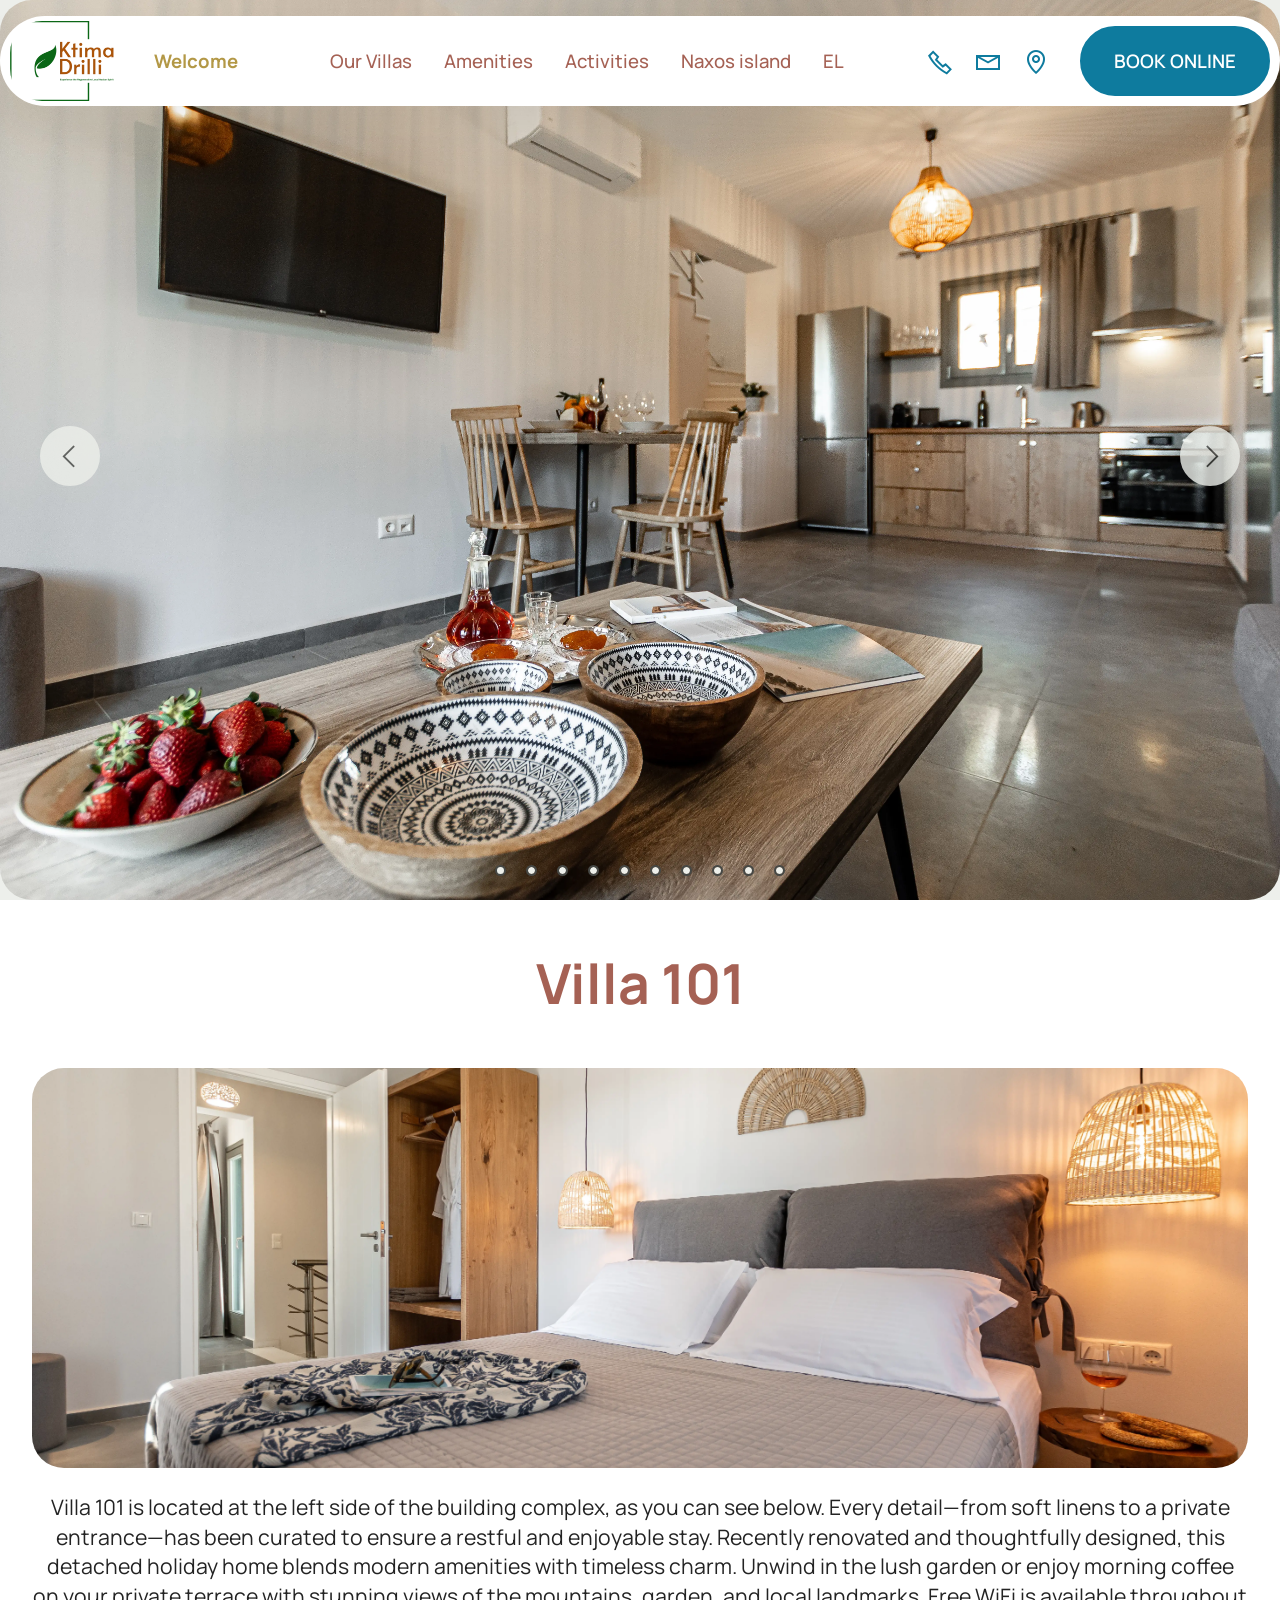
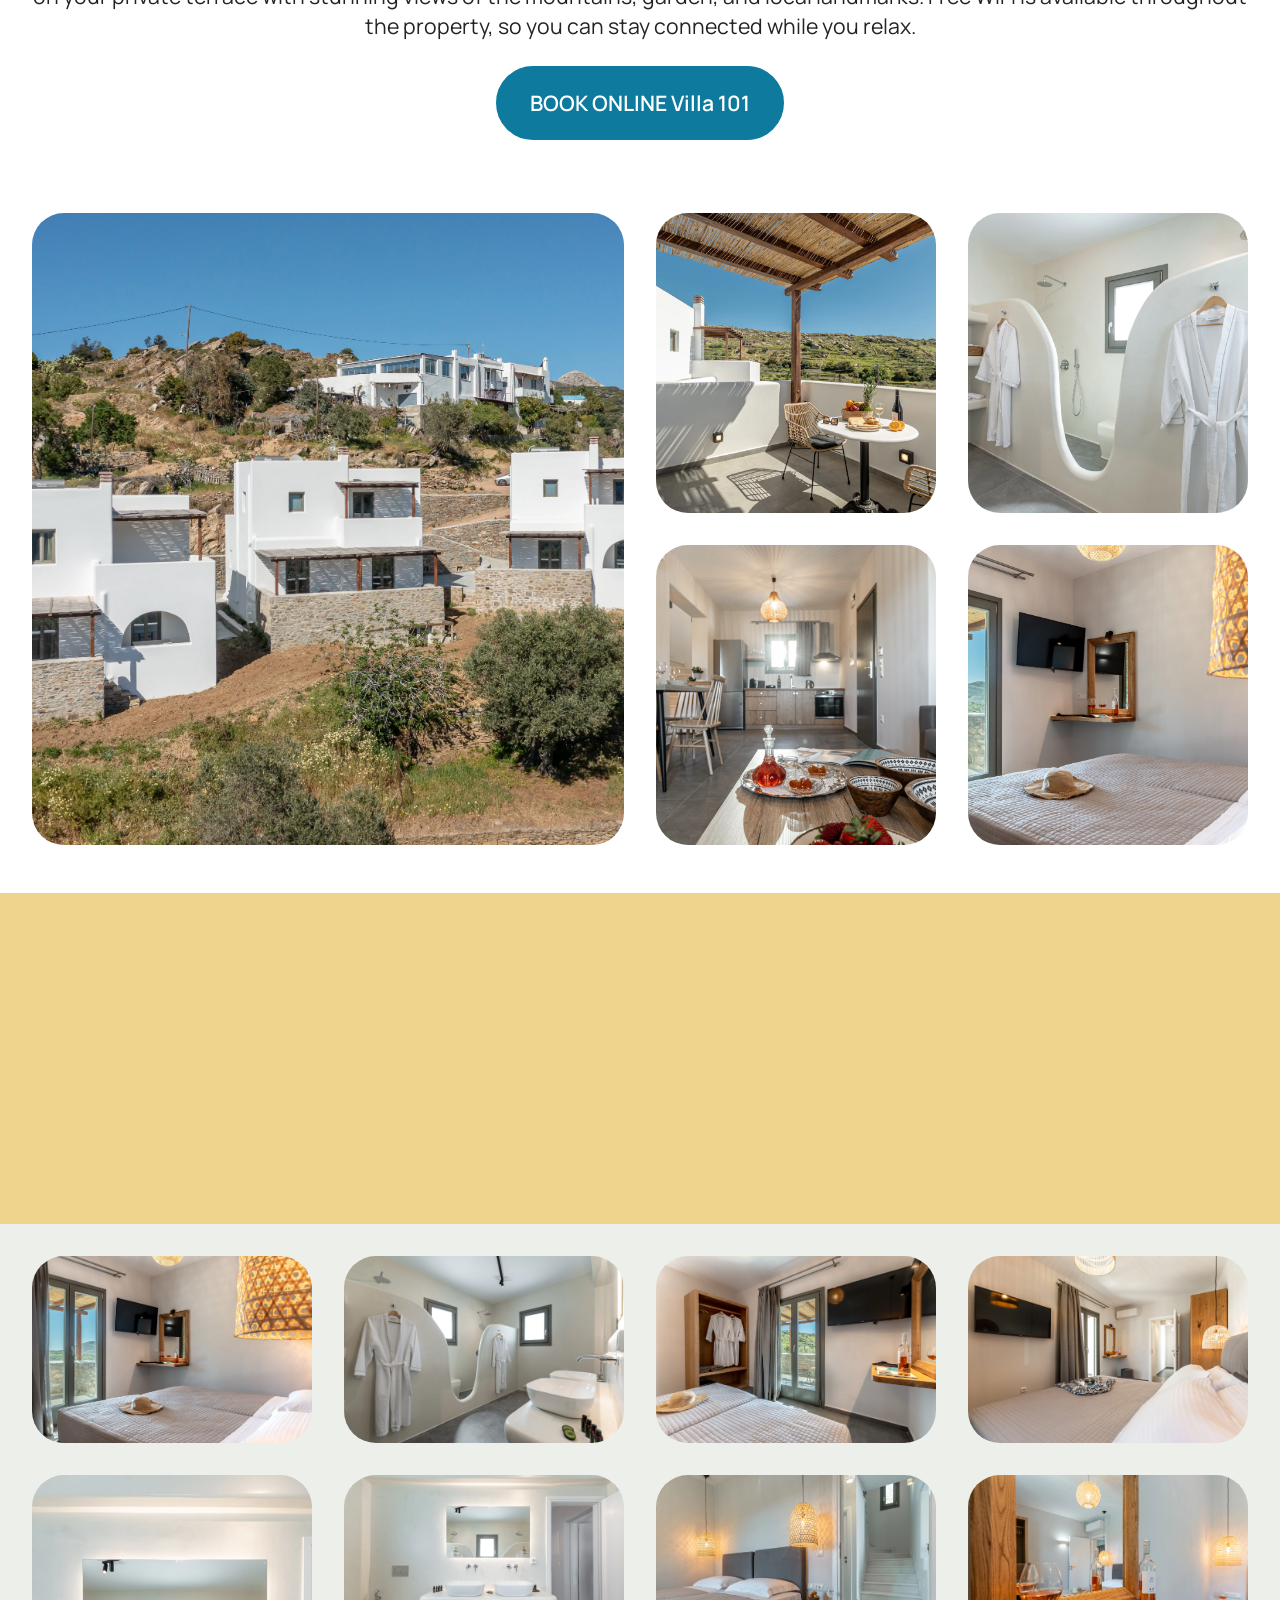
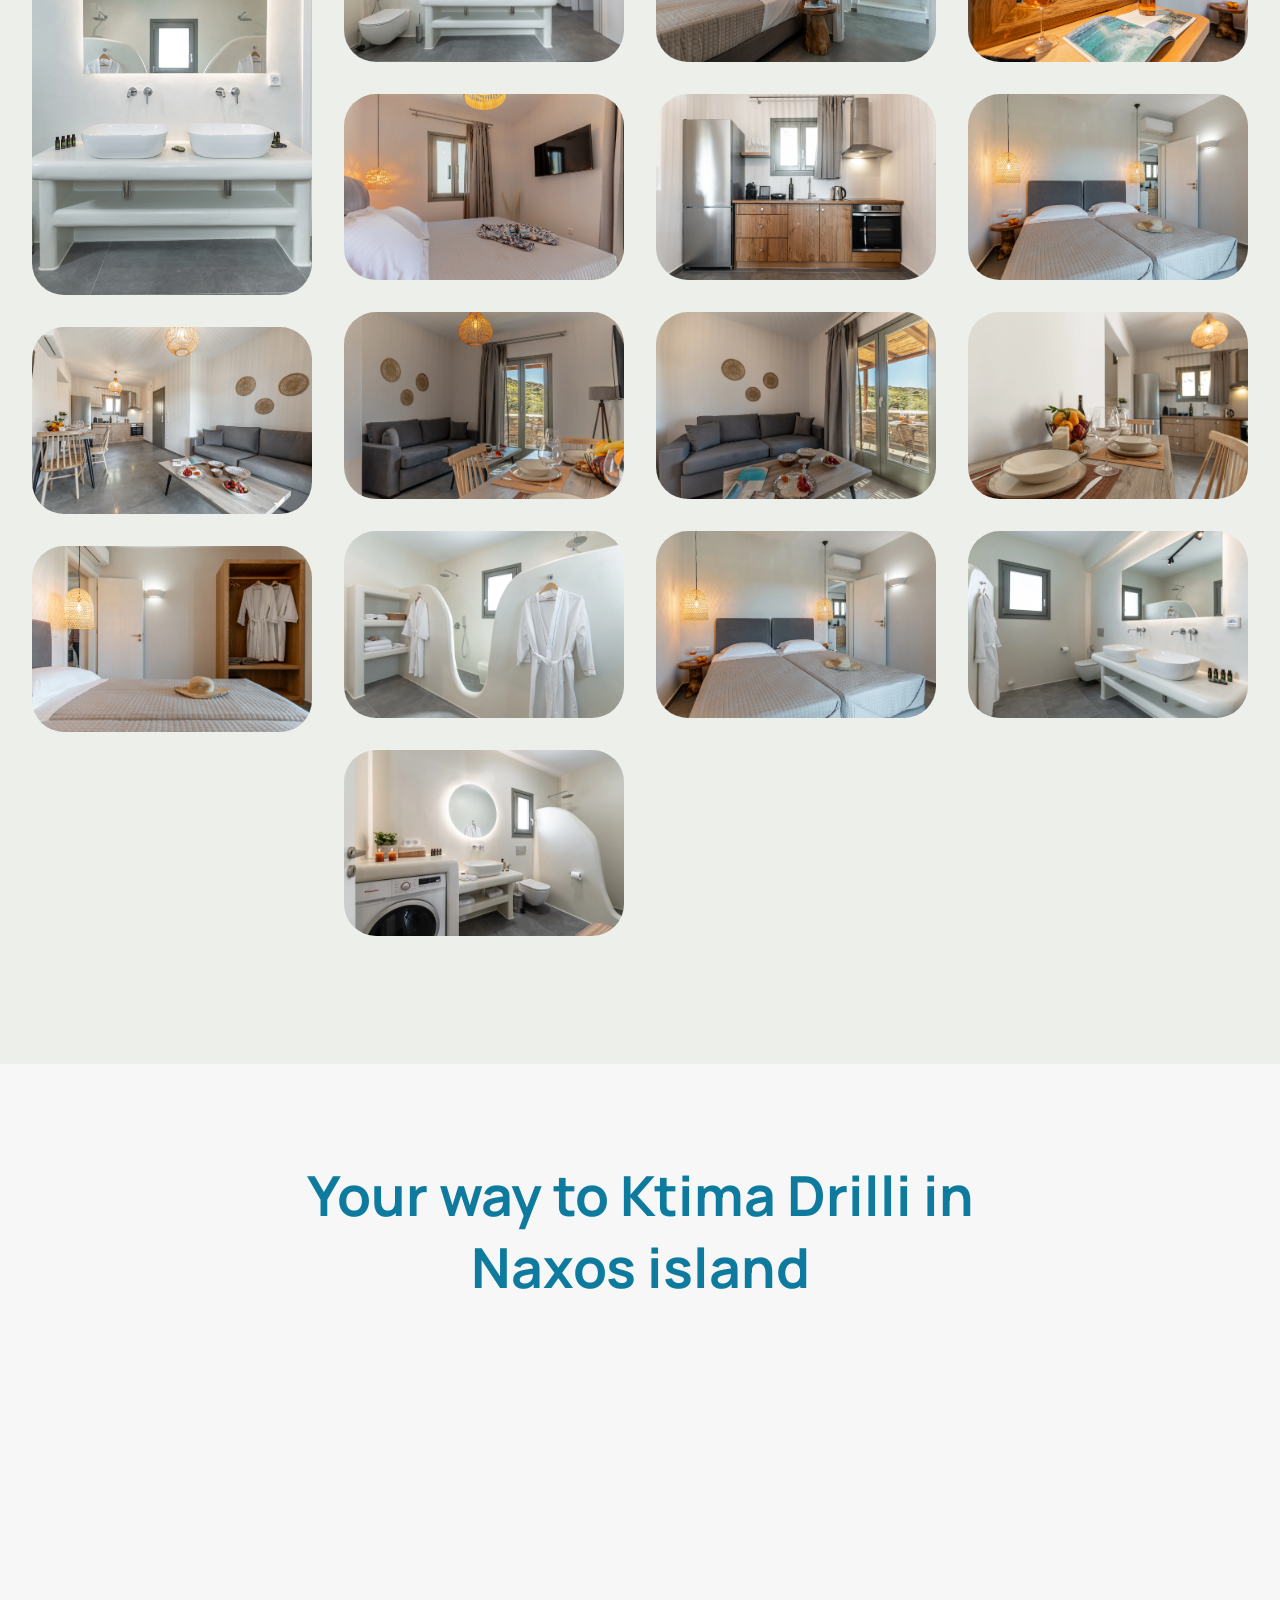
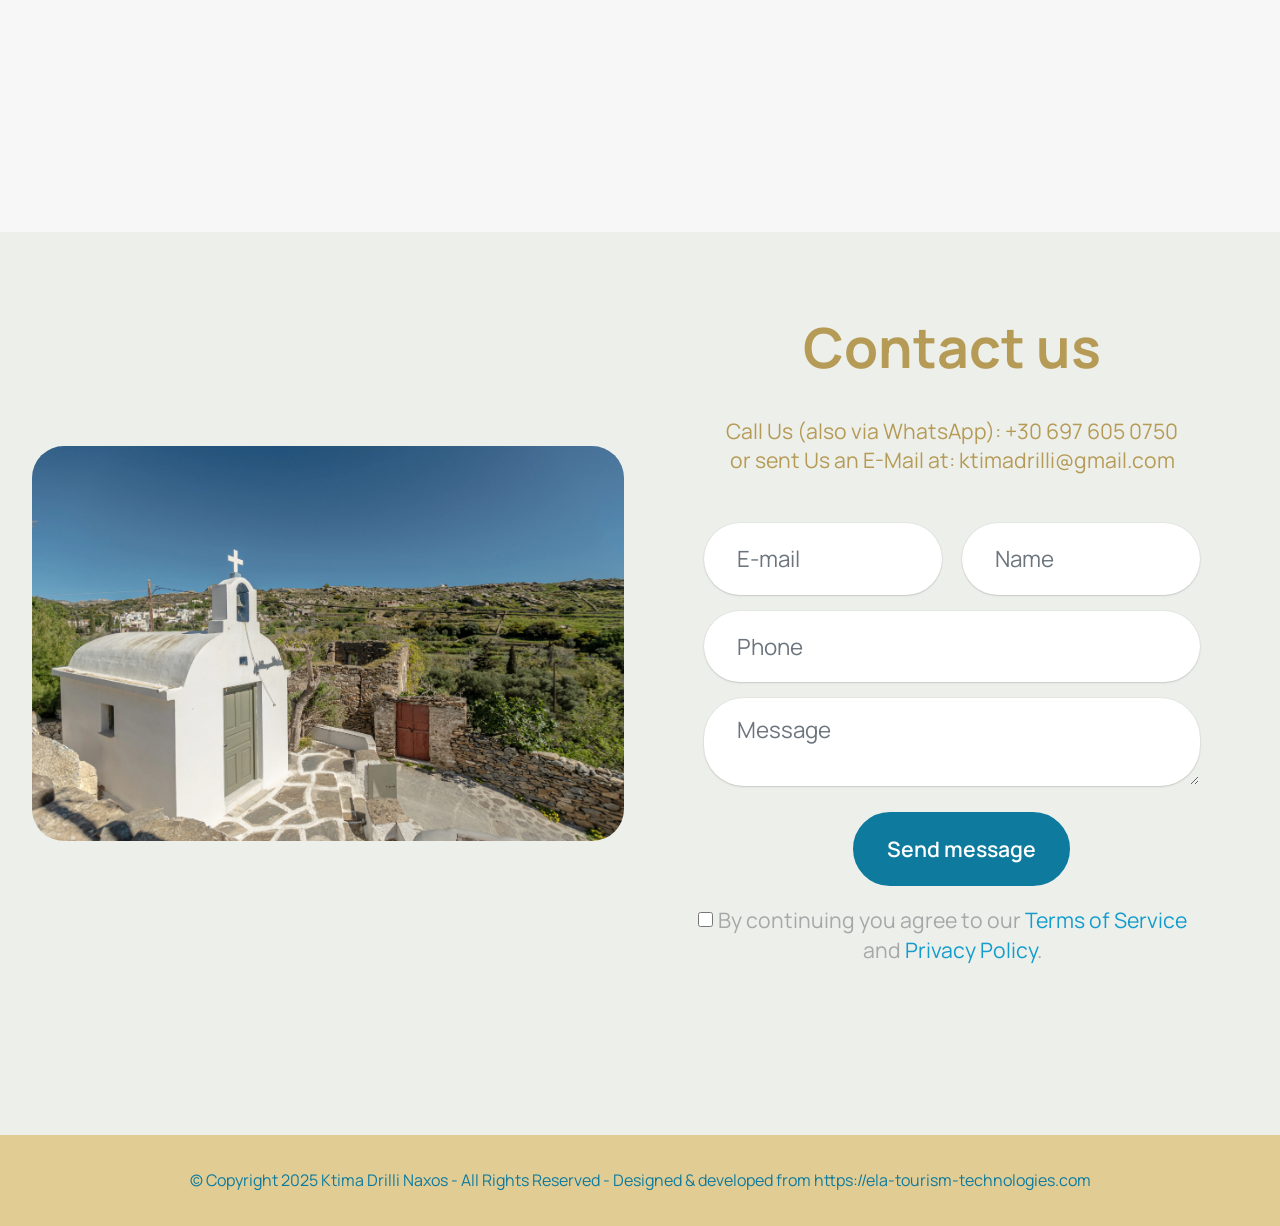
==== commit a5544990: "create github pages" ====
--- a/page1.html
+++ b/page1.html
@@ -19,7 +19,7 @@
   <link rel="stylesheet" href="assets/gallery/style.css">
   <link rel="preload" href="https://fonts.googleapis.com/css2?family=Manrope:wght@400;700&display=swap&display=swap" as="style" onload="this.onload=null;this.rel='stylesheet'">
   <noscript><link rel="stylesheet" href="https://fonts.googleapis.com/css2?family=Manrope:wght@400;700&display=swap&display=swap"></noscript>
-  <link rel="preload" as="style" href="assets/mobirise/css/mbr-additional.css?v=Uc1PZ8"><link rel="stylesheet" href="assets/mobirise/css/mbr-additional.css?v=Uc1PZ8" type="text/css">
+  <link rel="preload" as="style" href="assets/mobirise/css/mbr-additional.css?v=MCvpnr"><link rel="stylesheet" href="assets/mobirise/css/mbr-additional.css?v=MCvpnr" type="text/css">
 
   
   
@@ -70,7 +70,7 @@
 					</a>
 					
 				</div>
-				<div class="navbar-buttons mbr-section-btn"><a class="btn btn-danger display-4" href="https://ibe.channex.io/online-booking-ktima-drilli?lang=en" target="_blank">BOOK ONLINE</a></div>
+				<div class="navbar-buttons mbr-section-btn"><a class="btn btn-danger display-4" href="https://book.roompanda.com/ktima-drili-villas-naxos" target="_blank">BOOK ONLINE</a></div>
 			</div>
 		</div>
 	</nav>
@@ -78,9 +78,9 @@
 
 <section data-bs-version="5.1" class="slider3 cid-uOdEQd5ju1 mbr-fullscreen" id="slider3-r">
     
-    <div class="carousel slide carousel-fade" id="vnPD8IistJ" data-ride="carousel" data-bs-ride="carousel" data-interval="7000" data-bs-interval="7000">
+    <div class="carousel slide carousel-fade" id="vpLtb6Je5m" data-ride="carousel" data-bs-ride="carousel" data-interval="7000" data-bs-interval="7000">
         <ol class="carousel-indicators">
-            <li data-slide-to="0" data-bs-slide-to="0" class="active" data-target="#vnPD8IistJ" data-bs-target="#vnPD8IistJ"></li><li data-slide-to="1" data-bs-slide-to="1" class="" data-target="#vnPD8IistJ" data-bs-target="#vnPD8IistJ"></li><li data-slide-to="2" data-bs-slide-to="2" class="" data-target="#vnPD8IistJ" data-bs-target="#vnPD8IistJ"></li><li data-slide-to="3" data-bs-slide-to="3" class="" data-target="#vnPD8IistJ" data-bs-target="#vnPD8IistJ"></li><li data-slide-to="4" data-bs-slide-to="4" class="" data-target="#vnPD8IistJ" data-bs-target="#vnPD8IistJ"></li><li data-slide-to="5" data-bs-slide-to="5" class="" data-target="#vnPD8IistJ" data-bs-target="#vnPD8IistJ"></li><li data-slide-to="6" data-bs-slide-to="6" class="" data-target="#vnPD8IistJ" data-bs-target="#vnPD8IistJ"></li><li data-slide-to="7" data-bs-slide-to="7" class="" data-target="#vnPD8IistJ" data-bs-target="#vnPD8IistJ"></li><li data-slide-to="8" data-bs-slide-to="8" class="" data-target="#vnPD8IistJ" data-bs-target="#vnPD8IistJ"></li><li data-slide-to="9" data-bs-slide-to="9" class="" data-target="#vnPD8IistJ" data-bs-target="#vnPD8IistJ"></li>
+            <li data-slide-to="0" data-bs-slide-to="0" class="active" data-target="#vpLtb6Je5m" data-bs-target="#vpLtb6Je5m"></li><li data-slide-to="1" data-bs-slide-to="1" class="" data-target="#vpLtb6Je5m" data-bs-target="#vpLtb6Je5m"></li><li data-slide-to="2" data-bs-slide-to="2" class="" data-target="#vpLtb6Je5m" data-bs-target="#vpLtb6Je5m"></li><li data-slide-to="3" data-bs-slide-to="3" class="" data-target="#vpLtb6Je5m" data-bs-target="#vpLtb6Je5m"></li><li data-slide-to="4" data-bs-slide-to="4" class="" data-target="#vpLtb6Je5m" data-bs-target="#vpLtb6Je5m"></li><li data-slide-to="5" data-bs-slide-to="5" class="" data-target="#vpLtb6Je5m" data-bs-target="#vpLtb6Je5m"></li><li data-slide-to="6" data-bs-slide-to="6" class="" data-target="#vpLtb6Je5m" data-bs-target="#vpLtb6Je5m"></li><li data-slide-to="7" data-bs-slide-to="7" class="" data-target="#vpLtb6Je5m" data-bs-target="#vpLtb6Je5m"></li><li data-slide-to="8" data-bs-slide-to="8" class="" data-target="#vpLtb6Je5m" data-bs-target="#vpLtb6Je5m"></li><li data-slide-to="9" data-bs-slide-to="9" class="" data-target="#vpLtb6Je5m" data-bs-target="#vpLtb6Je5m"></li>
             
             
         </ol>
@@ -149,11 +149,11 @@
                 </div>
             </div>
         </div>
-        <a class="carousel-control carousel-control-prev" role="button" data-slide="prev" data-bs-slide="prev" href="#vnPD8IistJ">
+        <a class="carousel-control carousel-control-prev" role="button" data-slide="prev" data-bs-slide="prev" href="#vpLtb6Je5m">
             <span class="mobi-mbri mobi-mbri-arrow-prev" aria-hidden="true"></span>
             <span class="sr-only visually-hidden">Previous</span>
         </a>
-        <a class="carousel-control carousel-control-next" role="button" data-slide="next" data-bs-slide="next" href="#vnPD8IistJ">
+        <a class="carousel-control carousel-control-next" role="button" data-slide="next" data-bs-slide="next" href="#vpLtb6Je5m">
             <span class="mobi-mbri mobi-mbri-arrow-next" aria-hidden="true"></span>
             <span class="sr-only visually-hidden">Next</span>
         </a>
@@ -287,8 +287,8 @@
         </div>
         <div class="row mbr-gallery mbr-masonry" data-masonry="{&quot;percentPosition&quot;: true }">
             <div class="col-12 col-md-6 col-lg-3 item gallery-image">
-                <div class="item-wrapper" data-toggle="modal" data-bs-toggle="modal" data-target="#vnPD8JAStu-modal" data-bs-target="#vnPD8JAStu-modal">
-                    <img class="w-100" src="assets/images/ktima-drilli-61.webp" alt="" data-slide-to="0" data-bs-slide-to="0" data-target="#lb-vnPD8JAStu" data-bs-target="#lb-vnPD8JAStu">
+                <div class="item-wrapper" data-toggle="modal" data-bs-toggle="modal" data-target="#vpLtb7W3B3-modal" data-bs-target="#vpLtb7W3B3-modal">
+                    <img class="w-100" src="assets/images/ktima-drilli-61.webp" alt="" data-slide-to="0" data-bs-slide-to="0" data-target="#lb-vpLtb7W3B3" data-bs-target="#lb-vpLtb7W3B3">
                     <div class="icon-wrapper">
                         <span class="mobi-mbri mobi-mbri-search mbr-iconfont mbr-iconfont-btn"></span>
                     </div>
@@ -296,8 +296,8 @@
                 
             </div>
             <div class="col-12 col-md-6 col-lg-3 item gallery-image">
-                <div class="item-wrapper" data-toggle="modal" data-bs-toggle="modal" data-target="#vnPD8JAStu-modal" data-bs-target="#vnPD8JAStu-modal">
-                    <img class="w-100" src="assets/images/ktima-drilli-116.webp" alt="" data-slide-to="1" data-bs-slide-to="1" data-target="#lb-vnPD8JAStu" data-bs-target="#lb-vnPD8JAStu">
+                <div class="item-wrapper" data-toggle="modal" data-bs-toggle="modal" data-target="#vpLtb7W3B3-modal" data-bs-target="#vpLtb7W3B3-modal">
+                    <img class="w-100" src="assets/images/ktima-drilli-116.webp" alt="" data-slide-to="1" data-bs-slide-to="1" data-target="#lb-vpLtb7W3B3" data-bs-target="#lb-vpLtb7W3B3">
                     <div class="icon-wrapper">
                         <span class="mobi-mbri mobi-mbri-search mbr-iconfont mbr-iconfont-btn"></span>
                     </div>
@@ -305,8 +305,8 @@
                 
             </div>
             <div class="col-12 col-md-6 col-lg-3 item gallery-image">
-                <div class="item-wrapper" data-toggle="modal" data-bs-toggle="modal" data-target="#vnPD8JAStu-modal" data-bs-target="#vnPD8JAStu-modal">
-                    <img class="w-100" src="assets/images/ktima-drilli-62.webp" alt="" data-slide-to="2" data-bs-slide-to="2" data-target="#lb-vnPD8JAStu" data-bs-target="#lb-vnPD8JAStu">
+                <div class="item-wrapper" data-toggle="modal" data-bs-toggle="modal" data-target="#vpLtb7W3B3-modal" data-bs-target="#vpLtb7W3B3-modal">
+                    <img class="w-100" src="assets/images/ktima-drilli-62.webp" alt="" data-slide-to="2" data-bs-slide-to="2" data-target="#lb-vpLtb7W3B3" data-bs-target="#lb-vpLtb7W3B3">
                     <div class="icon-wrapper">
                         <span class="mobi-mbri mobi-mbri-search mbr-iconfont mbr-iconfont-btn"></span>
                     </div>
@@ -314,8 +314,8 @@
                 
             </div>
             <div class="col-12 col-md-6 col-lg-3 item gallery-image">
-                <div class="item-wrapper" data-toggle="modal" data-bs-toggle="modal" data-target="#vnPD8JAStu-modal" data-bs-target="#vnPD8JAStu-modal">
-                    <img class="w-100" src="assets/images/ktima-drilli-101.webp" alt="" data-slide-to="3" data-bs-slide-to="3" data-target="#lb-vnPD8JAStu" data-bs-target="#lb-vnPD8JAStu">
+                <div class="item-wrapper" data-toggle="modal" data-bs-toggle="modal" data-target="#vpLtb7W3B3-modal" data-bs-target="#vpLtb7W3B3-modal">
+                    <img class="w-100" src="assets/images/ktima-drilli-101.webp" alt="" data-slide-to="3" data-bs-slide-to="3" data-target="#lb-vpLtb7W3B3" data-bs-target="#lb-vpLtb7W3B3">
                     <div class="icon-wrapper">
                         <span class="mobi-mbri mobi-mbri-search mbr-iconfont mbr-iconfont-btn"></span>
                     </div>
@@ -323,8 +323,8 @@
                 
             </div>
             <div class="col-12 col-md-6 col-lg-3 item gallery-image">
-                <div class="item-wrapper" data-toggle="modal" data-bs-toggle="modal" data-target="#vnPD8JAStu-modal" data-bs-target="#vnPD8JAStu-modal">
-                    <img class="w-100" src="assets/images/ktima-drilli-120.webp" alt="" data-slide-to="4" data-bs-slide-to="4" data-target="#lb-vnPD8JAStu" data-bs-target="#lb-vnPD8JAStu">
+                <div class="item-wrapper" data-toggle="modal" data-bs-toggle="modal" data-target="#vpLtb7W3B3-modal" data-bs-target="#vpLtb7W3B3-modal">
+                    <img class="w-100" src="assets/images/ktima-drilli-120.webp" alt="" data-slide-to="4" data-bs-slide-to="4" data-target="#lb-vpLtb7W3B3" data-bs-target="#lb-vpLtb7W3B3">
                     <div class="icon-wrapper">
                         <span class="mobi-mbri mobi-mbri-search mbr-iconfont mbr-iconfont-btn"></span>
                     </div>
@@ -332,8 +332,8 @@
                 
             </div>
             <div class="col-12 col-md-6 col-lg-3 item gallery-image">
-                <div class="item-wrapper" data-toggle="modal" data-bs-toggle="modal" data-target="#vnPD8JAStu-modal" data-bs-target="#vnPD8JAStu-modal">
-                    <img class="w-100" src="assets/images/ktima-drilli-119.webp" alt="" data-slide-to="5" data-bs-slide-to="5" data-target="#lb-vnPD8JAStu" data-bs-target="#lb-vnPD8JAStu">
+                <div class="item-wrapper" data-toggle="modal" data-bs-toggle="modal" data-target="#vpLtb7W3B3-modal" data-bs-target="#vpLtb7W3B3-modal">
+                    <img class="w-100" src="assets/images/ktima-drilli-119.webp" alt="" data-slide-to="5" data-bs-slide-to="5" data-target="#lb-vpLtb7W3B3" data-bs-target="#lb-vpLtb7W3B3">
                     <div class="icon-wrapper">
                         <span class="mobi-mbri mobi-mbri-search mbr-iconfont mbr-iconfont-btn"></span>
                     </div>
@@ -341,125 +341,125 @@
                 
             </div>
             <div class="col-12 col-md-6 col-lg-3 item gallery-image">
-                <div class="item-wrapper" data-toggle="modal" data-bs-toggle="modal" data-target="#vnPD8JAStu-modal" data-bs-target="#vnPD8JAStu-modal">
-                    <img class="w-100" src="assets/images/ktima-drilli-66.webp" alt="" data-slide-to="6" data-bs-slide-to="6" data-target="#lb-vnPD8JAStu" data-bs-target="#lb-vnPD8JAStu">
-                    <div class="icon-wrapper">
-                        <span class="mobi-mbri mobi-mbri-search mbr-iconfont mbr-iconfont-btn"></span>
-                    </div>
-                </div>
-                
-            </div><div class="col-12 col-md-6 col-lg-3 item gallery-image">
-                <div class="item-wrapper" data-toggle="modal" data-bs-toggle="modal" data-target="#vnPD8JAStu-modal" data-bs-target="#vnPD8JAStu-modal">
-                    <img class="w-100" src="assets/images/ktima-drilli-69.webp" alt="" data-slide-to="7" data-bs-slide-to="7" data-target="#lb-vnPD8JAStu" data-bs-target="#lb-vnPD8JAStu">
-                    <div class="icon-wrapper">
-                        <span class="mobi-mbri mobi-mbri-search mbr-iconfont mbr-iconfont-btn"></span>
-                    </div>
-                </div>
-                
-            </div><div class="col-12 col-md-6 col-lg-3 item gallery-image">
-                <div class="item-wrapper" data-toggle="modal" data-bs-toggle="modal" data-target="#vnPD8JAStu-modal" data-bs-target="#vnPD8JAStu-modal">
-                    <img class="w-100" src="assets/images/ktima-drilli-68.webp" alt="" data-slide-to="8" data-bs-slide-to="8" data-target="#lb-vnPD8JAStu" data-bs-target="#lb-vnPD8JAStu">
-                    <div class="icon-wrapper">
-                        <span class="mobi-mbri mobi-mbri-search mbr-iconfont mbr-iconfont-btn"></span>
-                    </div>
-                </div>
-                
-            </div><div class="col-12 col-md-6 col-lg-3 item gallery-image">
-                <div class="item-wrapper" data-toggle="modal" data-bs-toggle="modal" data-target="#vnPD8JAStu-modal" data-bs-target="#vnPD8JAStu-modal">
-                    <img class="w-100" src="assets/images/ktima-drilli-85.webp" alt="" data-slide-to="9" data-bs-slide-to="9" data-target="#lb-vnPD8JAStu" data-bs-target="#lb-vnPD8JAStu">
-                    <div class="icon-wrapper">
-                        <span class="mobi-mbri mobi-mbri-search mbr-iconfont mbr-iconfont-btn"></span>
-                    </div>
-                </div>
-                
-            </div><div class="col-12 col-md-6 col-lg-3 item gallery-image">
-                <div class="item-wrapper" data-toggle="modal" data-bs-toggle="modal" data-target="#vnPD8JAStu-modal" data-bs-target="#vnPD8JAStu-modal">
-                    <img class="w-100" src="assets/images/ktima-drilli-22.webp" alt="" data-slide-to="10" data-bs-slide-to="10" data-target="#lb-vnPD8JAStu" data-bs-target="#lb-vnPD8JAStu">
-                    <div class="icon-wrapper">
-                        <span class="mobi-mbri mobi-mbri-search mbr-iconfont mbr-iconfont-btn"></span>
-                    </div>
-                </div>
-                
-            </div><div class="col-12 col-md-6 col-lg-3 item gallery-image">
-                <div class="item-wrapper" data-toggle="modal" data-bs-toggle="modal" data-target="#vnPD8JAStu-modal" data-bs-target="#vnPD8JAStu-modal">
-                    <img class="w-100" src="assets/images/ktima-drilli-17.webp" alt="" data-slide-to="11" data-bs-slide-to="11" data-target="#lb-vnPD8JAStu" data-bs-target="#lb-vnPD8JAStu">
-                    <div class="icon-wrapper">
-                        <span class="mobi-mbri mobi-mbri-search mbr-iconfont mbr-iconfont-btn"></span>
-                    </div>
-                </div>
-                
-            </div><div class="col-12 col-md-6 col-lg-3 item gallery-image">
-                <div class="item-wrapper" data-toggle="modal" data-bs-toggle="modal" data-target="#vnPD8JAStu-modal" data-bs-target="#vnPD8JAStu-modal">
-                    <img class="w-100" src="assets/images/ktima-drilli-20.webp" alt="" data-slide-to="12" data-bs-slide-to="12" data-target="#lb-vnPD8JAStu" data-bs-target="#lb-vnPD8JAStu">
-                    <div class="icon-wrapper">
-                        <span class="mobi-mbri mobi-mbri-search mbr-iconfont mbr-iconfont-btn"></span>
-                    </div>
-                </div>
-                
-            </div><div class="col-12 col-md-6 col-lg-3 item gallery-image">
-                <div class="item-wrapper" data-toggle="modal" data-bs-toggle="modal" data-target="#vnPD8JAStu-modal" data-bs-target="#vnPD8JAStu-modal">
-                    <img class="w-100" src="assets/images/ktima-drilli-16.webp" alt="" data-slide-to="13" data-bs-slide-to="13" data-target="#lb-vnPD8JAStu" data-bs-target="#lb-vnPD8JAStu">
-                    <div class="icon-wrapper">
-                        <span class="mobi-mbri mobi-mbri-search mbr-iconfont mbr-iconfont-btn"></span>
-                    </div>
-                </div>
-                
-            </div><div class="col-12 col-md-6 col-lg-3 item gallery-image">
-                <div class="item-wrapper" data-toggle="modal" data-bs-toggle="modal" data-target="#vnPD8JAStu-modal" data-bs-target="#vnPD8JAStu-modal">
-                    <img class="w-100" src="assets/images/ktima-drilli-31.webp" alt="" data-slide-to="14" data-bs-slide-to="14" data-target="#lb-vnPD8JAStu" data-bs-target="#lb-vnPD8JAStu">
-                    <div class="icon-wrapper">
-                        <span class="mobi-mbri mobi-mbri-search mbr-iconfont mbr-iconfont-btn"></span>
-                    </div>
-                </div>
-                
-            </div><div class="col-12 col-md-6 col-lg-3 item gallery-image">
-                <div class="item-wrapper" data-toggle="modal" data-bs-toggle="modal" data-target="#vnPD8JAStu-modal" data-bs-target="#vnPD8JAStu-modal">
-                    <img class="w-100" src="assets/images/ktima-drilli-125.webp" alt="" data-slide-to="15" data-bs-slide-to="15" data-target="#lb-vnPD8JAStu" data-bs-target="#lb-vnPD8JAStu">
-                    <div class="icon-wrapper">
-                        <span class="mobi-mbri mobi-mbri-search mbr-iconfont mbr-iconfont-btn"></span>
-                    </div>
-                </div>
-                
-            </div><div class="col-12 col-md-6 col-lg-3 item gallery-image">
-                <div class="item-wrapper" data-toggle="modal" data-bs-toggle="modal" data-target="#vnPD8JAStu-modal" data-bs-target="#vnPD8JAStu-modal">
-                    <img class="w-100" src="assets/images/ktima-drilli-118.webp" alt="" data-slide-to="16" data-bs-slide-to="16" data-target="#lb-vnPD8JAStu" data-bs-target="#lb-vnPD8JAStu">
-                    <div class="icon-wrapper">
-                        <span class="mobi-mbri mobi-mbri-search mbr-iconfont mbr-iconfont-btn"></span>
-                    </div>
-                </div>
-                
-            </div><div class="col-12 col-md-6 col-lg-3 item gallery-image">
-                <div class="item-wrapper" data-toggle="modal" data-bs-toggle="modal" data-target="#vnPD8JAStu-modal" data-bs-target="#vnPD8JAStu-modal">
-                    <img class="w-100" src="assets/images/ktima-drilli-68.webp" alt="" data-slide-to="17" data-bs-slide-to="17" data-target="#lb-vnPD8JAStu" data-bs-target="#lb-vnPD8JAStu">
-                    <div class="icon-wrapper">
-                        <span class="mobi-mbri mobi-mbri-search mbr-iconfont mbr-iconfont-btn"></span>
-                    </div>
-                </div>
-                
-            </div><div class="col-12 col-md-6 col-lg-3 item gallery-image">
-                <div class="item-wrapper" data-toggle="modal" data-bs-toggle="modal" data-target="#vnPD8JAStu-modal" data-bs-target="#vnPD8JAStu-modal">
-                    <img class="w-100" src="assets/images/ktima-drilli-72.webp" alt="" data-slide-to="18" data-bs-slide-to="18" data-target="#lb-vnPD8JAStu" data-bs-target="#lb-vnPD8JAStu">
-                    <div class="icon-wrapper">
-                        <span class="mobi-mbri mobi-mbri-search mbr-iconfont mbr-iconfont-btn"></span>
-                    </div>
-                </div>
-                
-            </div><div class="col-12 col-md-6 col-lg-3 item gallery-image">
-                <div class="item-wrapper" data-toggle="modal" data-bs-toggle="modal" data-target="#vnPD8JAStu-modal" data-bs-target="#vnPD8JAStu-modal">
-                    <img class="w-100" src="assets/images/ktima-drilli-76.webp" alt="" data-slide-to="19" data-bs-slide-to="19" data-target="#lb-vnPD8JAStu" data-bs-target="#lb-vnPD8JAStu">
-                    <div class="icon-wrapper">
-                        <span class="mobi-mbri mobi-mbri-search mbr-iconfont mbr-iconfont-btn"></span>
-                    </div>
-                </div>
-                
-            </div>
-        </div>
-
-        <div class="modal mbr-slider" tabindex="-1" role="dialog" aria-hidden="true" id="vnPD8JAStu-modal">
+                <div class="item-wrapper" data-toggle="modal" data-bs-toggle="modal" data-target="#vpLtb7W3B3-modal" data-bs-target="#vpLtb7W3B3-modal">
+                    <img class="w-100" src="assets/images/ktima-drilli-66.webp" alt="" data-slide-to="6" data-bs-slide-to="6" data-target="#lb-vpLtb7W3B3" data-bs-target="#lb-vpLtb7W3B3">
+                    <div class="icon-wrapper">
+                        <span class="mobi-mbri mobi-mbri-search mbr-iconfont mbr-iconfont-btn"></span>
+                    </div>
+                </div>
+                
+            </div><div class="col-12 col-md-6 col-lg-3 item gallery-image">
+                <div class="item-wrapper" data-toggle="modal" data-bs-toggle="modal" data-target="#vpLtb7W3B3-modal" data-bs-target="#vpLtb7W3B3-modal">
+                    <img class="w-100" src="assets/images/ktima-drilli-69.webp" alt="" data-slide-to="7" data-bs-slide-to="7" data-target="#lb-vpLtb7W3B3" data-bs-target="#lb-vpLtb7W3B3">
+                    <div class="icon-wrapper">
+                        <span class="mobi-mbri mobi-mbri-search mbr-iconfont mbr-iconfont-btn"></span>
+                    </div>
+                </div>
+                
+            </div><div class="col-12 col-md-6 col-lg-3 item gallery-image">
+                <div class="item-wrapper" data-toggle="modal" data-bs-toggle="modal" data-target="#vpLtb7W3B3-modal" data-bs-target="#vpLtb7W3B3-modal">
+                    <img class="w-100" src="assets/images/ktima-drilli-68.webp" alt="" data-slide-to="8" data-bs-slide-to="8" data-target="#lb-vpLtb7W3B3" data-bs-target="#lb-vpLtb7W3B3">
+                    <div class="icon-wrapper">
+                        <span class="mobi-mbri mobi-mbri-search mbr-iconfont mbr-iconfont-btn"></span>
+                    </div>
+                </div>
+                
+            </div><div class="col-12 col-md-6 col-lg-3 item gallery-image">
+                <div class="item-wrapper" data-toggle="modal" data-bs-toggle="modal" data-target="#vpLtb7W3B3-modal" data-bs-target="#vpLtb7W3B3-modal">
+                    <img class="w-100" src="assets/images/ktima-drilli-85.webp" alt="" data-slide-to="9" data-bs-slide-to="9" data-target="#lb-vpLtb7W3B3" data-bs-target="#lb-vpLtb7W3B3">
+                    <div class="icon-wrapper">
+                        <span class="mobi-mbri mobi-mbri-search mbr-iconfont mbr-iconfont-btn"></span>
+                    </div>
+                </div>
+                
+            </div><div class="col-12 col-md-6 col-lg-3 item gallery-image">
+                <div class="item-wrapper" data-toggle="modal" data-bs-toggle="modal" data-target="#vpLtb7W3B3-modal" data-bs-target="#vpLtb7W3B3-modal">
+                    <img class="w-100" src="assets/images/ktima-drilli-22.webp" alt="" data-slide-to="10" data-bs-slide-to="10" data-target="#lb-vpLtb7W3B3" data-bs-target="#lb-vpLtb7W3B3">
+                    <div class="icon-wrapper">
+                        <span class="mobi-mbri mobi-mbri-search mbr-iconfont mbr-iconfont-btn"></span>
+                    </div>
+                </div>
+                
+            </div><div class="col-12 col-md-6 col-lg-3 item gallery-image">
+                <div class="item-wrapper" data-toggle="modal" data-bs-toggle="modal" data-target="#vpLtb7W3B3-modal" data-bs-target="#vpLtb7W3B3-modal">
+                    <img class="w-100" src="assets/images/ktima-drilli-17.webp" alt="" data-slide-to="11" data-bs-slide-to="11" data-target="#lb-vpLtb7W3B3" data-bs-target="#lb-vpLtb7W3B3">
+                    <div class="icon-wrapper">
+                        <span class="mobi-mbri mobi-mbri-search mbr-iconfont mbr-iconfont-btn"></span>
+                    </div>
+                </div>
+                
+            </div><div class="col-12 col-md-6 col-lg-3 item gallery-image">
+                <div class="item-wrapper" data-toggle="modal" data-bs-toggle="modal" data-target="#vpLtb7W3B3-modal" data-bs-target="#vpLtb7W3B3-modal">
+                    <img class="w-100" src="assets/images/ktima-drilli-20.webp" alt="" data-slide-to="12" data-bs-slide-to="12" data-target="#lb-vpLtb7W3B3" data-bs-target="#lb-vpLtb7W3B3">
+                    <div class="icon-wrapper">
+                        <span class="mobi-mbri mobi-mbri-search mbr-iconfont mbr-iconfont-btn"></span>
+                    </div>
+                </div>
+                
+            </div><div class="col-12 col-md-6 col-lg-3 item gallery-image">
+                <div class="item-wrapper" data-toggle="modal" data-bs-toggle="modal" data-target="#vpLtb7W3B3-modal" data-bs-target="#vpLtb7W3B3-modal">
+                    <img class="w-100" src="assets/images/ktima-drilli-16.webp" alt="" data-slide-to="13" data-bs-slide-to="13" data-target="#lb-vpLtb7W3B3" data-bs-target="#lb-vpLtb7W3B3">
+                    <div class="icon-wrapper">
+                        <span class="mobi-mbri mobi-mbri-search mbr-iconfont mbr-iconfont-btn"></span>
+                    </div>
+                </div>
+                
+            </div><div class="col-12 col-md-6 col-lg-3 item gallery-image">
+                <div class="item-wrapper" data-toggle="modal" data-bs-toggle="modal" data-target="#vpLtb7W3B3-modal" data-bs-target="#vpLtb7W3B3-modal">
+                    <img class="w-100" src="assets/images/ktima-drilli-31.webp" alt="" data-slide-to="14" data-bs-slide-to="14" data-target="#lb-vpLtb7W3B3" data-bs-target="#lb-vpLtb7W3B3">
+                    <div class="icon-wrapper">
+                        <span class="mobi-mbri mobi-mbri-search mbr-iconfont mbr-iconfont-btn"></span>
+                    </div>
+                </div>
+                
+            </div><div class="col-12 col-md-6 col-lg-3 item gallery-image">
+                <div class="item-wrapper" data-toggle="modal" data-bs-toggle="modal" data-target="#vpLtb7W3B3-modal" data-bs-target="#vpLtb7W3B3-modal">
+                    <img class="w-100" src="assets/images/ktima-drilli-125.webp" alt="" data-slide-to="15" data-bs-slide-to="15" data-target="#lb-vpLtb7W3B3" data-bs-target="#lb-vpLtb7W3B3">
+                    <div class="icon-wrapper">
+                        <span class="mobi-mbri mobi-mbri-search mbr-iconfont mbr-iconfont-btn"></span>
+                    </div>
+                </div>
+                
+            </div><div class="col-12 col-md-6 col-lg-3 item gallery-image">
+                <div class="item-wrapper" data-toggle="modal" data-bs-toggle="modal" data-target="#vpLtb7W3B3-modal" data-bs-target="#vpLtb7W3B3-modal">
+                    <img class="w-100" src="assets/images/ktima-drilli-118.webp" alt="" data-slide-to="16" data-bs-slide-to="16" data-target="#lb-vpLtb7W3B3" data-bs-target="#lb-vpLtb7W3B3">
+                    <div class="icon-wrapper">
+                        <span class="mobi-mbri mobi-mbri-search mbr-iconfont mbr-iconfont-btn"></span>
+                    </div>
+                </div>
+                
+            </div><div class="col-12 col-md-6 col-lg-3 item gallery-image">
+                <div class="item-wrapper" data-toggle="modal" data-bs-toggle="modal" data-target="#vpLtb7W3B3-modal" data-bs-target="#vpLtb7W3B3-modal">
+                    <img class="w-100" src="assets/images/ktima-drilli-68.webp" alt="" data-slide-to="17" data-bs-slide-to="17" data-target="#lb-vpLtb7W3B3" data-bs-target="#lb-vpLtb7W3B3">
+                    <div class="icon-wrapper">
+                        <span class="mobi-mbri mobi-mbri-search mbr-iconfont mbr-iconfont-btn"></span>
+                    </div>
+                </div>
+                
+            </div><div class="col-12 col-md-6 col-lg-3 item gallery-image">
+                <div class="item-wrapper" data-toggle="modal" data-bs-toggle="modal" data-target="#vpLtb7W3B3-modal" data-bs-target="#vpLtb7W3B3-modal">
+                    <img class="w-100" src="assets/images/ktima-drilli-72.webp" alt="" data-slide-to="18" data-bs-slide-to="18" data-target="#lb-vpLtb7W3B3" data-bs-target="#lb-vpLtb7W3B3">
+                    <div class="icon-wrapper">
+                        <span class="mobi-mbri mobi-mbri-search mbr-iconfont mbr-iconfont-btn"></span>
+                    </div>
+                </div>
+                
+            </div><div class="col-12 col-md-6 col-lg-3 item gallery-image">
+                <div class="item-wrapper" data-toggle="modal" data-bs-toggle="modal" data-target="#vpLtb7W3B3-modal" data-bs-target="#vpLtb7W3B3-modal">
+                    <img class="w-100" src="assets/images/ktima-drilli-76.webp" alt="" data-slide-to="19" data-bs-slide-to="19" data-target="#lb-vpLtb7W3B3" data-bs-target="#lb-vpLtb7W3B3">
+                    <div class="icon-wrapper">
+                        <span class="mobi-mbri mobi-mbri-search mbr-iconfont mbr-iconfont-btn"></span>
+                    </div>
+                </div>
+                
+            </div>
+        </div>
+
+        <div class="modal mbr-slider" tabindex="-1" role="dialog" aria-hidden="true" id="vpLtb7W3B3-modal">
             <div class="modal-dialog" role="document">
                 <div class="modal-content">
                     <div class="modal-body">
-                        <div class="carousel slide carousel-fade" id="lb-vnPD8JAStu" data-interval="5000" data-bs-interval="5000">
+                        <div class="carousel slide carousel-fade" id="lb-vpLtb7W3B3" data-interval="5000" data-bs-interval="5000">
                             <div class="carousel-inner">
                                 <div class="carousel-item active">
                                     <img class="d-block w-100" src="assets/images/ktima-drilli-61.webp" alt="">
@@ -510,21 +510,21 @@
                                 </div>
                             </div>
                             <ol class="carousel-indicators">
-                                <li data-slide-to="0" data-bs-slide-to="0" class="active" data-target="#lb-vnPD8JAStu" data-bs-target="#lb-vnPD8JAStu"></li>
-                                <li data-slide-to="1" data-bs-slide-to="1" data-target="#lb-vnPD8JAStu" data-bs-target="#lb-vnPD8JAStu"></li>
-                                <li data-slide-to="2" data-bs-slide-to="2" data-target="#lb-vnPD8JAStu" data-bs-target="#lb-vnPD8JAStu"></li>
-                                <li data-slide-to="3" data-bs-slide-to="3" data-target="#lb-vnPD8JAStu" data-bs-target="#lb-vnPD8JAStu"></li>
-                                <li data-slide-to="4" data-bs-slide-to="4" data-target="#lb-vnPD8JAStu" data-bs-target="#lb-vnPD8JAStu"></li>
-                                <li data-slide-to="5" data-bs-slide-to="5" data-target="#lb-vnPD8JAStu" data-bs-target="#lb-vnPD8JAStu"></li>
-                                <li data-slide-to="6" data-bs-slide-to="6" data-target="#lb-vnPD8JAStu" data-bs-target="#lb-vnPD8JAStu"></li><li data-slide-to="7" data-bs-slide-to="7" data-target="#lb-vnPD8JAStu" data-bs-target="#lb-vnPD8JAStu"></li><li data-slide-to="8" data-bs-slide-to="8" data-target="#lb-vnPD8JAStu" data-bs-target="#lb-vnPD8JAStu"></li><li data-slide-to="9" data-bs-slide-to="9" data-target="#lb-vnPD8JAStu" data-bs-target="#lb-vnPD8JAStu"></li><li data-slide-to="10" data-bs-slide-to="10" data-target="#lb-vnPD8JAStu" data-bs-target="#lb-vnPD8JAStu"></li><li data-slide-to="11" data-bs-slide-to="11" data-target="#lb-vnPD8JAStu" data-bs-target="#lb-vnPD8JAStu"></li><li data-slide-to="12" data-bs-slide-to="12" data-target="#lb-vnPD8JAStu" data-bs-target="#lb-vnPD8JAStu"></li><li data-slide-to="13" data-bs-slide-to="13" data-target="#lb-vnPD8JAStu" data-bs-target="#lb-vnPD8JAStu"></li><li data-slide-to="14" data-bs-slide-to="14" data-target="#lb-vnPD8JAStu" data-bs-target="#lb-vnPD8JAStu"></li><li data-slide-to="15" data-bs-slide-to="15" data-target="#lb-vnPD8JAStu" data-bs-target="#lb-vnPD8JAStu"></li><li data-slide-to="16" data-bs-slide-to="16" data-target="#lb-vnPD8JAStu" data-bs-target="#lb-vnPD8JAStu"></li><li data-slide-to="17" data-bs-slide-to="17" data-target="#lb-vnPD8JAStu" data-bs-target="#lb-vnPD8JAStu"></li><li data-slide-to="18" data-bs-slide-to="18" data-target="#lb-vnPD8JAStu" data-bs-target="#lb-vnPD8JAStu"></li><li data-slide-to="19" data-bs-slide-to="19" data-target="#lb-vnPD8JAStu" data-bs-target="#lb-vnPD8JAStu"></li>
+                                <li data-slide-to="0" data-bs-slide-to="0" class="active" data-target="#lb-vpLtb7W3B3" data-bs-target="#lb-vpLtb7W3B3"></li>
+                                <li data-slide-to="1" data-bs-slide-to="1" data-target="#lb-vpLtb7W3B3" data-bs-target="#lb-vpLtb7W3B3"></li>
+                                <li data-slide-to="2" data-bs-slide-to="2" data-target="#lb-vpLtb7W3B3" data-bs-target="#lb-vpLtb7W3B3"></li>
+                                <li data-slide-to="3" data-bs-slide-to="3" data-target="#lb-vpLtb7W3B3" data-bs-target="#lb-vpLtb7W3B3"></li>
+                                <li data-slide-to="4" data-bs-slide-to="4" data-target="#lb-vpLtb7W3B3" data-bs-target="#lb-vpLtb7W3B3"></li>
+                                <li data-slide-to="5" data-bs-slide-to="5" data-target="#lb-vpLtb7W3B3" data-bs-target="#lb-vpLtb7W3B3"></li>
+                                <li data-slide-to="6" data-bs-slide-to="6" data-target="#lb-vpLtb7W3B3" data-bs-target="#lb-vpLtb7W3B3"></li><li data-slide-to="7" data-bs-slide-to="7" data-target="#lb-vpLtb7W3B3" data-bs-target="#lb-vpLtb7W3B3"></li><li data-slide-to="8" data-bs-slide-to="8" data-target="#lb-vpLtb7W3B3" data-bs-target="#lb-vpLtb7W3B3"></li><li data-slide-to="9" data-bs-slide-to="9" data-target="#lb-vpLtb7W3B3" data-bs-target="#lb-vpLtb7W3B3"></li><li data-slide-to="10" data-bs-slide-to="10" data-target="#lb-vpLtb7W3B3" data-bs-target="#lb-vpLtb7W3B3"></li><li data-slide-to="11" data-bs-slide-to="11" data-target="#lb-vpLtb7W3B3" data-bs-target="#lb-vpLtb7W3B3"></li><li data-slide-to="12" data-bs-slide-to="12" data-target="#lb-vpLtb7W3B3" data-bs-target="#lb-vpLtb7W3B3"></li><li data-slide-to="13" data-bs-slide-to="13" data-target="#lb-vpLtb7W3B3" data-bs-target="#lb-vpLtb7W3B3"></li><li data-slide-to="14" data-bs-slide-to="14" data-target="#lb-vpLtb7W3B3" data-bs-target="#lb-vpLtb7W3B3"></li><li data-slide-to="15" data-bs-slide-to="15" data-target="#lb-vpLtb7W3B3" data-bs-target="#lb-vpLtb7W3B3"></li><li data-slide-to="16" data-bs-slide-to="16" data-target="#lb-vpLtb7W3B3" data-bs-target="#lb-vpLtb7W3B3"></li><li data-slide-to="17" data-bs-slide-to="17" data-target="#lb-vpLtb7W3B3" data-bs-target="#lb-vpLtb7W3B3"></li><li data-slide-to="18" data-bs-slide-to="18" data-target="#lb-vpLtb7W3B3" data-bs-target="#lb-vpLtb7W3B3"></li><li data-slide-to="19" data-bs-slide-to="19" data-target="#lb-vpLtb7W3B3" data-bs-target="#lb-vpLtb7W3B3"></li>
                             </ol>
                             <a role="button" href="" class="close" data-dismiss="modal" data-bs-dismiss="modal" aria-label="Close">
                             </a>
-                            <a class="carousel-control-prev carousel-control" role="button" data-slide="prev" data-bs-slide="prev" href="#lb-vnPD8JAStu">
+                            <a class="carousel-control-prev carousel-control" role="button" data-slide="prev" data-bs-slide="prev" href="#lb-vpLtb7W3B3">
                                 <span class="mobi-mbri mobi-mbri-arrow-prev" aria-hidden="true"></span>
                                 <span class="sr-only visually-hidden">Previous</span>
                             </a>
-                            <a class="carousel-control-next carousel-control" role="button" data-slide="next" data-bs-slide="next" href="#lb-vnPD8JAStu">
+                            <a class="carousel-control-next carousel-control" role="button" data-slide="next" data-bs-slide="next" href="#lb-vpLtb7W3B3">
                                 <span class="mobi-mbri mobi-mbri-arrow-next" aria-hidden="true"></span>
                                 <span class="sr-only visually-hidden">Next</span>
                             </a>
@@ -570,7 +570,7 @@
                         Call Us (also via WhatsApp): +30 697 605 0750<br>or sent Us an E-Mail at: ktimadrilli@gmail.com</h4>
                 </div>
                 <div class="col-lg-12 mx-auto mbr-form" data-form-type="formoid">
-                    <form action="https://mobirise.eu/" method="POST" class="mbr-form form-with-styler" data-form-title="Form Name"><input type="hidden" name="email" data-form-email="true" value="TkxbnMSyfI8Ya5JJum6xF0bKDK1kYCkREnOodqZuw5OjgFHALUYwDu+MArp9Or0zf05ymFhTWvlzRzF3hwSqAovllsNrDZPjGkY6cFOm3isMPF62obSyATfRdp5py+bY.LQHIqjmot1IHnfFnFPeIKPsjOFGgCcmRLa8vtqjIF7ibyBRXGZ8xU0b2RyPRzPhuEbFc7udCb4ZTBbpscu34oS7jKOXz6oBxSWMSrzZsT63TSIFvjKOxreq6rlkZ15Ij">
+                    <form action="https://mobirise.eu/" method="POST" class="mbr-form form-with-styler" data-form-title="Form Name"><input type="hidden" name="email" data-form-email="true" value="Si46UDnn07u8nm81p2LmMjFafg4my4P7j/BSWz65msH5U/AdTIs8qGQuioBoBCOX/CiOKoHj/ZjGFXaYqYASa5/bAX6enkvJLKXIcXpPwUYpRjzwHux8Eq8HIL8TwShp.oEIGp/lupzQ4JJ54NmUugNJs6U9B6VDgULdxSDr5yKOCd/g9dXuFK10N50/ZxNf8rTKWuX/6Z77gxhN3bKLT+JwVuu5w4xIJDZrsC/qb9vAqk46f62G9xmbK1xeUnnuV">
                         <div class="row">
                             <div hidden="hidden" data-form-alert="" class="alert alert-success col-12">Thanks for filling out the form! We will contact you within the next 24 hours by phone or by E-Mail.</div>
                             <div hidden="hidden" data-form-alert-danger="" class="alert alert-danger col-12">
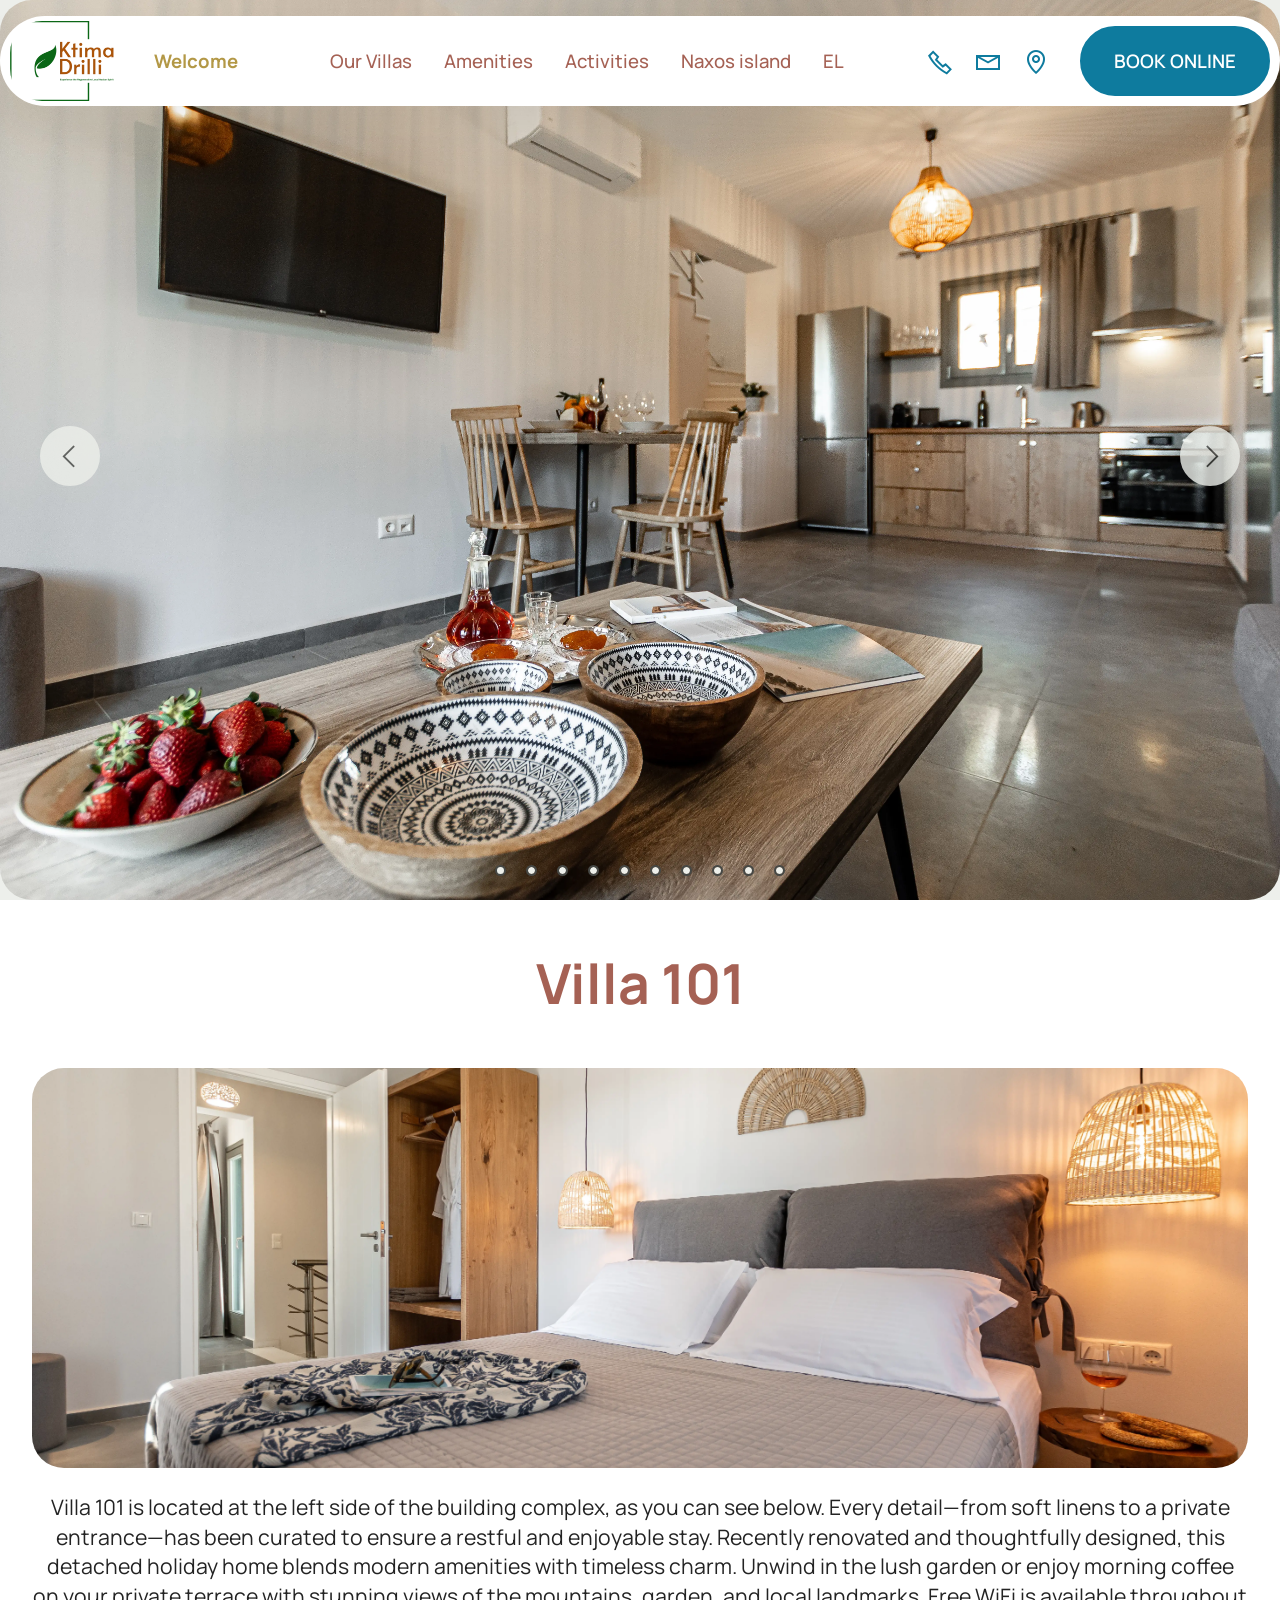
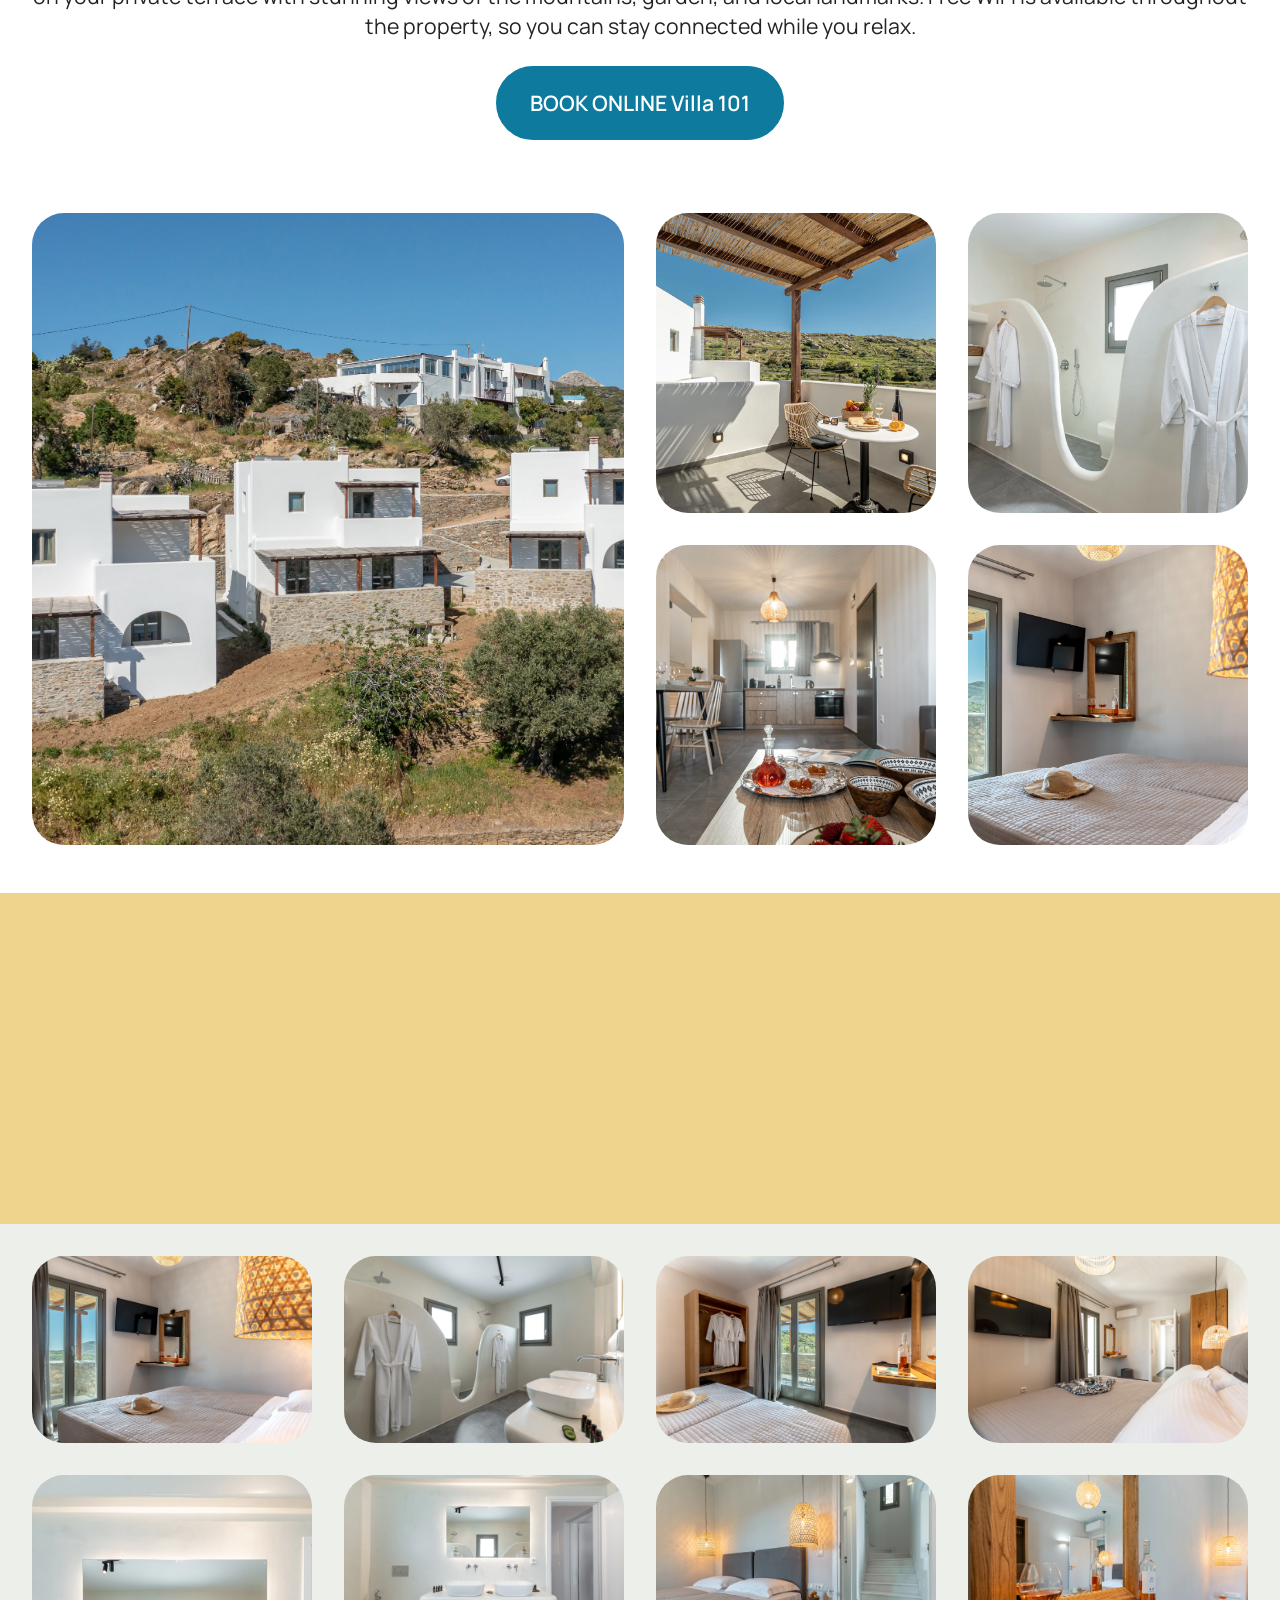
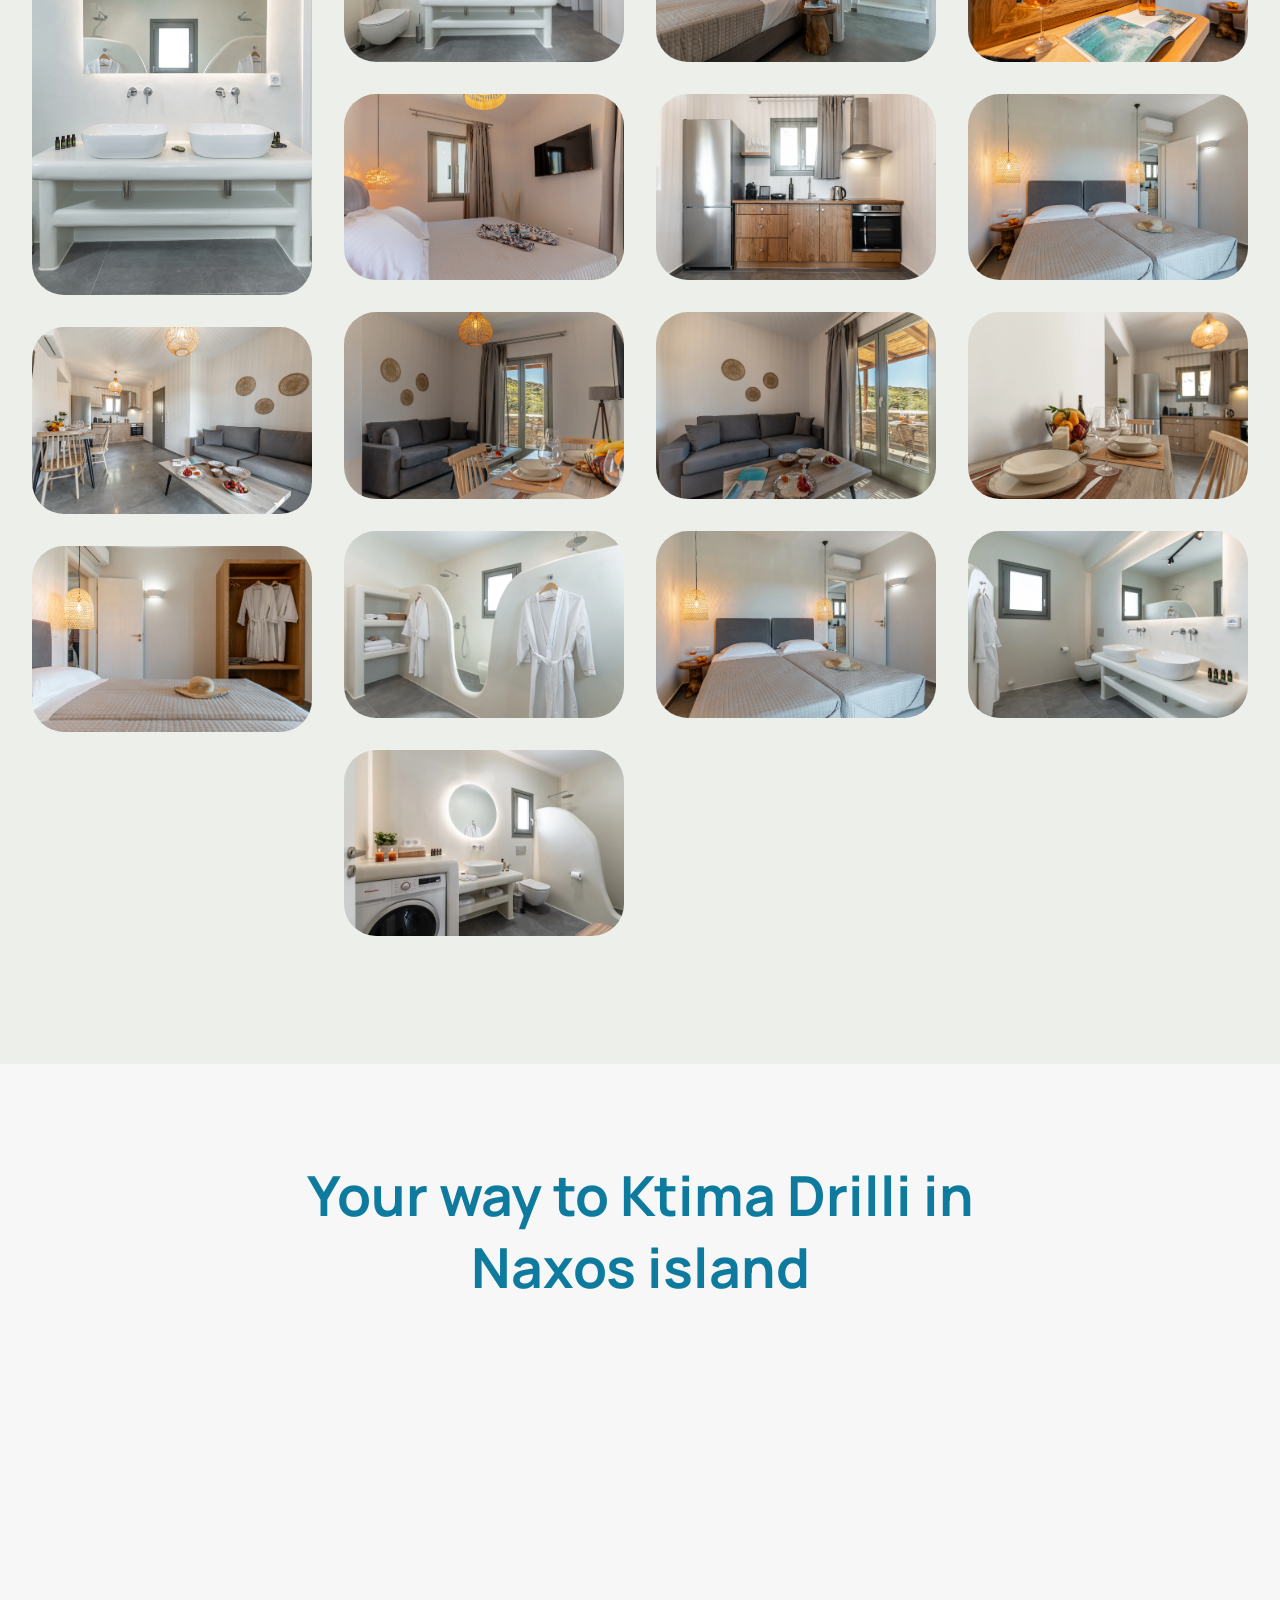
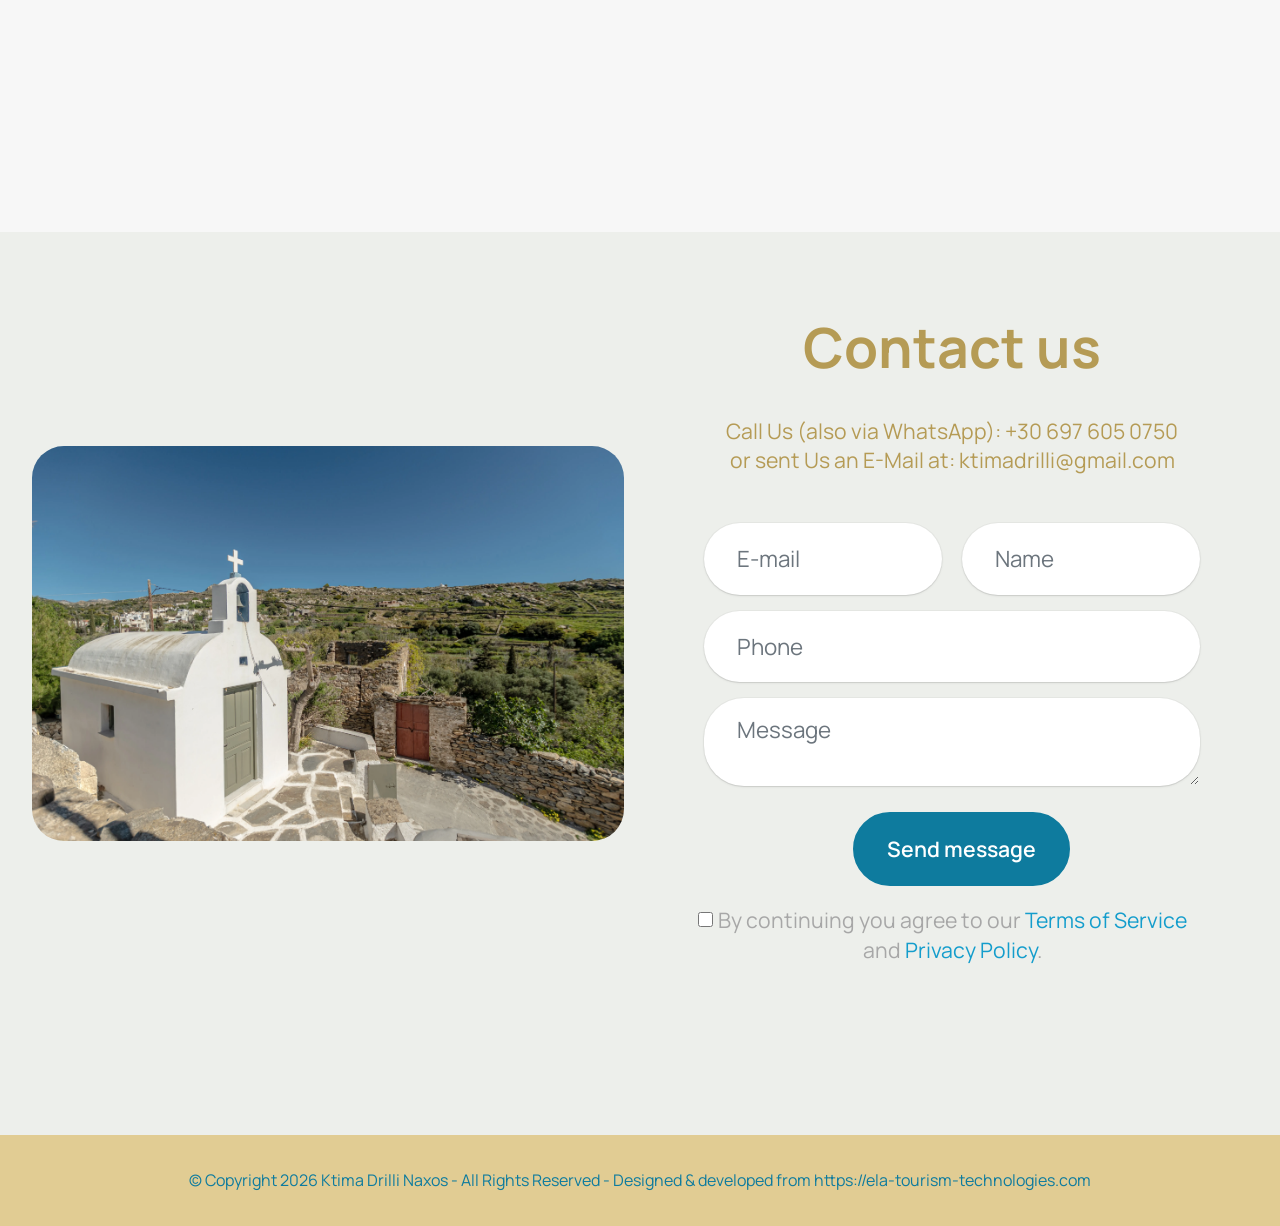
==== commit 38f6b3f6: "create github pages" ====
--- a/page1.html
+++ b/page1.html
@@ -19,7 +19,7 @@
   <link rel="stylesheet" href="assets/gallery/style.css">
   <link rel="preload" href="https://fonts.googleapis.com/css2?family=Manrope:wght@400;700&display=swap&display=swap" as="style" onload="this.onload=null;this.rel='stylesheet'">
   <noscript><link rel="stylesheet" href="https://fonts.googleapis.com/css2?family=Manrope:wght@400;700&display=swap&display=swap"></noscript>
-  <link rel="preload" as="style" href="assets/mobirise/css/mbr-additional.css?v=MCvpnr"><link rel="stylesheet" href="assets/mobirise/css/mbr-additional.css?v=MCvpnr" type="text/css">
+  <link rel="preload" as="style" href="assets/mobirise/css/mbr-additional.css?v=ARQwgY"><link rel="stylesheet" href="assets/mobirise/css/mbr-additional.css?v=ARQwgY" type="text/css">
 
   
   
@@ -78,9 +78,9 @@
 
 <section data-bs-version="5.1" class="slider3 cid-uOdEQd5ju1 mbr-fullscreen" id="slider3-r">
     
-    <div class="carousel slide carousel-fade" id="vpLtb6Je5m" data-ride="carousel" data-bs-ride="carousel" data-interval="7000" data-bs-interval="7000">
+    <div class="carousel slide carousel-fade" id="vpLvxcfPAP" data-ride="carousel" data-bs-ride="carousel" data-interval="7000" data-bs-interval="7000">
         <ol class="carousel-indicators">
-            <li data-slide-to="0" data-bs-slide-to="0" class="active" data-target="#vpLtb6Je5m" data-bs-target="#vpLtb6Je5m"></li><li data-slide-to="1" data-bs-slide-to="1" class="" data-target="#vpLtb6Je5m" data-bs-target="#vpLtb6Je5m"></li><li data-slide-to="2" data-bs-slide-to="2" class="" data-target="#vpLtb6Je5m" data-bs-target="#vpLtb6Je5m"></li><li data-slide-to="3" data-bs-slide-to="3" class="" data-target="#vpLtb6Je5m" data-bs-target="#vpLtb6Je5m"></li><li data-slide-to="4" data-bs-slide-to="4" class="" data-target="#vpLtb6Je5m" data-bs-target="#vpLtb6Je5m"></li><li data-slide-to="5" data-bs-slide-to="5" class="" data-target="#vpLtb6Je5m" data-bs-target="#vpLtb6Je5m"></li><li data-slide-to="6" data-bs-slide-to="6" class="" data-target="#vpLtb6Je5m" data-bs-target="#vpLtb6Je5m"></li><li data-slide-to="7" data-bs-slide-to="7" class="" data-target="#vpLtb6Je5m" data-bs-target="#vpLtb6Je5m"></li><li data-slide-to="8" data-bs-slide-to="8" class="" data-target="#vpLtb6Je5m" data-bs-target="#vpLtb6Je5m"></li><li data-slide-to="9" data-bs-slide-to="9" class="" data-target="#vpLtb6Je5m" data-bs-target="#vpLtb6Je5m"></li>
+            <li data-slide-to="0" data-bs-slide-to="0" class="active" data-target="#vpLvxcfPAP" data-bs-target="#vpLvxcfPAP"></li><li data-slide-to="1" data-bs-slide-to="1" class="" data-target="#vpLvxcfPAP" data-bs-target="#vpLvxcfPAP"></li><li data-slide-to="2" data-bs-slide-to="2" class="" data-target="#vpLvxcfPAP" data-bs-target="#vpLvxcfPAP"></li><li data-slide-to="3" data-bs-slide-to="3" class="" data-target="#vpLvxcfPAP" data-bs-target="#vpLvxcfPAP"></li><li data-slide-to="4" data-bs-slide-to="4" class="" data-target="#vpLvxcfPAP" data-bs-target="#vpLvxcfPAP"></li><li data-slide-to="5" data-bs-slide-to="5" class="" data-target="#vpLvxcfPAP" data-bs-target="#vpLvxcfPAP"></li><li data-slide-to="6" data-bs-slide-to="6" class="" data-target="#vpLvxcfPAP" data-bs-target="#vpLvxcfPAP"></li><li data-slide-to="7" data-bs-slide-to="7" class="" data-target="#vpLvxcfPAP" data-bs-target="#vpLvxcfPAP"></li><li data-slide-to="8" data-bs-slide-to="8" class="" data-target="#vpLvxcfPAP" data-bs-target="#vpLvxcfPAP"></li><li data-slide-to="9" data-bs-slide-to="9" class="" data-target="#vpLvxcfPAP" data-bs-target="#vpLvxcfPAP"></li>
             
             
         </ol>
@@ -149,11 +149,11 @@
                 </div>
             </div>
         </div>
-        <a class="carousel-control carousel-control-prev" role="button" data-slide="prev" data-bs-slide="prev" href="#vpLtb6Je5m">
+        <a class="carousel-control carousel-control-prev" role="button" data-slide="prev" data-bs-slide="prev" href="#vpLvxcfPAP">
             <span class="mobi-mbri mobi-mbri-arrow-prev" aria-hidden="true"></span>
             <span class="sr-only visually-hidden">Previous</span>
         </a>
-        <a class="carousel-control carousel-control-next" role="button" data-slide="next" data-bs-slide="next" href="#vpLtb6Je5m">
+        <a class="carousel-control carousel-control-next" role="button" data-slide="next" data-bs-slide="next" href="#vpLvxcfPAP">
             <span class="mobi-mbri mobi-mbri-arrow-next" aria-hidden="true"></span>
             <span class="sr-only visually-hidden">Next</span>
         </a>
@@ -182,7 +182,7 @@
 					<div class="item-content align-left">
 						<h5 class="item-title mbr-fonts-style mt-0 mb-2 display-5"></h5>
 						<p class="mbr-text mbr-fonts-style mb-3 display-7">Villa 101 is located at the left side of the building complex, as you can see below. Every detail—from soft linens to a private entrance—has been curated to ensure a restful and enjoyable stay. Recently renovated and thoughtfully designed, this detached holiday home blends modern amenities with timeless charm. Unwind in the lush garden or enjoy morning coffee on your private terrace with stunning views of the mountains, garden, and local landmarks. Free WiFi is available throughout the property, so you can stay connected while you relax.</p>
-						<div class="mbr-section-btn item-footer"><a href="https://ibe.channex.io/online-booking-ktima-drilli-villa-101?lang=en" class="btn item-btn btn-danger display-7" target="_blank">BOOK ONLINE Villa 101</a></div>
+						<div class="mbr-section-btn item-footer"><a href="https://book.roompanda.com/ktima-drili-villas-naxos" class="btn item-btn btn-danger display-7" target="_blank">BOOK ONLINE Villa 101</a></div>
 					</div>
 				</div>
 			</div>
@@ -287,8 +287,8 @@
         </div>
         <div class="row mbr-gallery mbr-masonry" data-masonry="{&quot;percentPosition&quot;: true }">
             <div class="col-12 col-md-6 col-lg-3 item gallery-image">
-                <div class="item-wrapper" data-toggle="modal" data-bs-toggle="modal" data-target="#vpLtb7W3B3-modal" data-bs-target="#vpLtb7W3B3-modal">
-                    <img class="w-100" src="assets/images/ktima-drilli-61.webp" alt="" data-slide-to="0" data-bs-slide-to="0" data-target="#lb-vpLtb7W3B3" data-bs-target="#lb-vpLtb7W3B3">
+                <div class="item-wrapper" data-toggle="modal" data-bs-toggle="modal" data-target="#vpLvxcWfMZ-modal" data-bs-target="#vpLvxcWfMZ-modal">
+                    <img class="w-100" src="assets/images/ktima-drilli-61.webp" alt="" data-slide-to="0" data-bs-slide-to="0" data-target="#lb-vpLvxcWfMZ" data-bs-target="#lb-vpLvxcWfMZ">
                     <div class="icon-wrapper">
                         <span class="mobi-mbri mobi-mbri-search mbr-iconfont mbr-iconfont-btn"></span>
                     </div>
@@ -296,8 +296,8 @@
                 
             </div>
             <div class="col-12 col-md-6 col-lg-3 item gallery-image">
-                <div class="item-wrapper" data-toggle="modal" data-bs-toggle="modal" data-target="#vpLtb7W3B3-modal" data-bs-target="#vpLtb7W3B3-modal">
-                    <img class="w-100" src="assets/images/ktima-drilli-116.webp" alt="" data-slide-to="1" data-bs-slide-to="1" data-target="#lb-vpLtb7W3B3" data-bs-target="#lb-vpLtb7W3B3">
+                <div class="item-wrapper" data-toggle="modal" data-bs-toggle="modal" data-target="#vpLvxcWfMZ-modal" data-bs-target="#vpLvxcWfMZ-modal">
+                    <img class="w-100" src="assets/images/ktima-drilli-116.webp" alt="" data-slide-to="1" data-bs-slide-to="1" data-target="#lb-vpLvxcWfMZ" data-bs-target="#lb-vpLvxcWfMZ">
                     <div class="icon-wrapper">
                         <span class="mobi-mbri mobi-mbri-search mbr-iconfont mbr-iconfont-btn"></span>
                     </div>
@@ -305,8 +305,8 @@
                 
             </div>
             <div class="col-12 col-md-6 col-lg-3 item gallery-image">
-                <div class="item-wrapper" data-toggle="modal" data-bs-toggle="modal" data-target="#vpLtb7W3B3-modal" data-bs-target="#vpLtb7W3B3-modal">
-                    <img class="w-100" src="assets/images/ktima-drilli-62.webp" alt="" data-slide-to="2" data-bs-slide-to="2" data-target="#lb-vpLtb7W3B3" data-bs-target="#lb-vpLtb7W3B3">
+                <div class="item-wrapper" data-toggle="modal" data-bs-toggle="modal" data-target="#vpLvxcWfMZ-modal" data-bs-target="#vpLvxcWfMZ-modal">
+                    <img class="w-100" src="assets/images/ktima-drilli-62.webp" alt="" data-slide-to="2" data-bs-slide-to="2" data-target="#lb-vpLvxcWfMZ" data-bs-target="#lb-vpLvxcWfMZ">
                     <div class="icon-wrapper">
                         <span class="mobi-mbri mobi-mbri-search mbr-iconfont mbr-iconfont-btn"></span>
                     </div>
@@ -314,8 +314,8 @@
                 
             </div>
             <div class="col-12 col-md-6 col-lg-3 item gallery-image">
-                <div class="item-wrapper" data-toggle="modal" data-bs-toggle="modal" data-target="#vpLtb7W3B3-modal" data-bs-target="#vpLtb7W3B3-modal">
-                    <img class="w-100" src="assets/images/ktima-drilli-101.webp" alt="" data-slide-to="3" data-bs-slide-to="3" data-target="#lb-vpLtb7W3B3" data-bs-target="#lb-vpLtb7W3B3">
+                <div class="item-wrapper" data-toggle="modal" data-bs-toggle="modal" data-target="#vpLvxcWfMZ-modal" data-bs-target="#vpLvxcWfMZ-modal">
+                    <img class="w-100" src="assets/images/ktima-drilli-101.webp" alt="" data-slide-to="3" data-bs-slide-to="3" data-target="#lb-vpLvxcWfMZ" data-bs-target="#lb-vpLvxcWfMZ">
                     <div class="icon-wrapper">
                         <span class="mobi-mbri mobi-mbri-search mbr-iconfont mbr-iconfont-btn"></span>
                     </div>
@@ -323,8 +323,8 @@
                 
             </div>
             <div class="col-12 col-md-6 col-lg-3 item gallery-image">
-                <div class="item-wrapper" data-toggle="modal" data-bs-toggle="modal" data-target="#vpLtb7W3B3-modal" data-bs-target="#vpLtb7W3B3-modal">
-                    <img class="w-100" src="assets/images/ktima-drilli-120.webp" alt="" data-slide-to="4" data-bs-slide-to="4" data-target="#lb-vpLtb7W3B3" data-bs-target="#lb-vpLtb7W3B3">
+                <div class="item-wrapper" data-toggle="modal" data-bs-toggle="modal" data-target="#vpLvxcWfMZ-modal" data-bs-target="#vpLvxcWfMZ-modal">
+                    <img class="w-100" src="assets/images/ktima-drilli-120.webp" alt="" data-slide-to="4" data-bs-slide-to="4" data-target="#lb-vpLvxcWfMZ" data-bs-target="#lb-vpLvxcWfMZ">
                     <div class="icon-wrapper">
                         <span class="mobi-mbri mobi-mbri-search mbr-iconfont mbr-iconfont-btn"></span>
                     </div>
@@ -332,8 +332,8 @@
                 
             </div>
             <div class="col-12 col-md-6 col-lg-3 item gallery-image">
-                <div class="item-wrapper" data-toggle="modal" data-bs-toggle="modal" data-target="#vpLtb7W3B3-modal" data-bs-target="#vpLtb7W3B3-modal">
-                    <img class="w-100" src="assets/images/ktima-drilli-119.webp" alt="" data-slide-to="5" data-bs-slide-to="5" data-target="#lb-vpLtb7W3B3" data-bs-target="#lb-vpLtb7W3B3">
+                <div class="item-wrapper" data-toggle="modal" data-bs-toggle="modal" data-target="#vpLvxcWfMZ-modal" data-bs-target="#vpLvxcWfMZ-modal">
+                    <img class="w-100" src="assets/images/ktima-drilli-119.webp" alt="" data-slide-to="5" data-bs-slide-to="5" data-target="#lb-vpLvxcWfMZ" data-bs-target="#lb-vpLvxcWfMZ">
                     <div class="icon-wrapper">
                         <span class="mobi-mbri mobi-mbri-search mbr-iconfont mbr-iconfont-btn"></span>
                     </div>
@@ -341,125 +341,125 @@
                 
             </div>
             <div class="col-12 col-md-6 col-lg-3 item gallery-image">
-                <div class="item-wrapper" data-toggle="modal" data-bs-toggle="modal" data-target="#vpLtb7W3B3-modal" data-bs-target="#vpLtb7W3B3-modal">
-                    <img class="w-100" src="assets/images/ktima-drilli-66.webp" alt="" data-slide-to="6" data-bs-slide-to="6" data-target="#lb-vpLtb7W3B3" data-bs-target="#lb-vpLtb7W3B3">
-                    <div class="icon-wrapper">
-                        <span class="mobi-mbri mobi-mbri-search mbr-iconfont mbr-iconfont-btn"></span>
-                    </div>
-                </div>
-                
-            </div><div class="col-12 col-md-6 col-lg-3 item gallery-image">
-                <div class="item-wrapper" data-toggle="modal" data-bs-toggle="modal" data-target="#vpLtb7W3B3-modal" data-bs-target="#vpLtb7W3B3-modal">
-                    <img class="w-100" src="assets/images/ktima-drilli-69.webp" alt="" data-slide-to="7" data-bs-slide-to="7" data-target="#lb-vpLtb7W3B3" data-bs-target="#lb-vpLtb7W3B3">
-                    <div class="icon-wrapper">
-                        <span class="mobi-mbri mobi-mbri-search mbr-iconfont mbr-iconfont-btn"></span>
-                    </div>
-                </div>
-                
-            </div><div class="col-12 col-md-6 col-lg-3 item gallery-image">
-                <div class="item-wrapper" data-toggle="modal" data-bs-toggle="modal" data-target="#vpLtb7W3B3-modal" data-bs-target="#vpLtb7W3B3-modal">
-                    <img class="w-100" src="assets/images/ktima-drilli-68.webp" alt="" data-slide-to="8" data-bs-slide-to="8" data-target="#lb-vpLtb7W3B3" data-bs-target="#lb-vpLtb7W3B3">
-                    <div class="icon-wrapper">
-                        <span class="mobi-mbri mobi-mbri-search mbr-iconfont mbr-iconfont-btn"></span>
-                    </div>
-                </div>
-                
-            </div><div class="col-12 col-md-6 col-lg-3 item gallery-image">
-                <div class="item-wrapper" data-toggle="modal" data-bs-toggle="modal" data-target="#vpLtb7W3B3-modal" data-bs-target="#vpLtb7W3B3-modal">
-                    <img class="w-100" src="assets/images/ktima-drilli-85.webp" alt="" data-slide-to="9" data-bs-slide-to="9" data-target="#lb-vpLtb7W3B3" data-bs-target="#lb-vpLtb7W3B3">
-                    <div class="icon-wrapper">
-                        <span class="mobi-mbri mobi-mbri-search mbr-iconfont mbr-iconfont-btn"></span>
-                    </div>
-                </div>
-                
-            </div><div class="col-12 col-md-6 col-lg-3 item gallery-image">
-                <div class="item-wrapper" data-toggle="modal" data-bs-toggle="modal" data-target="#vpLtb7W3B3-modal" data-bs-target="#vpLtb7W3B3-modal">
-                    <img class="w-100" src="assets/images/ktima-drilli-22.webp" alt="" data-slide-to="10" data-bs-slide-to="10" data-target="#lb-vpLtb7W3B3" data-bs-target="#lb-vpLtb7W3B3">
-                    <div class="icon-wrapper">
-                        <span class="mobi-mbri mobi-mbri-search mbr-iconfont mbr-iconfont-btn"></span>
-                    </div>
-                </div>
-                
-            </div><div class="col-12 col-md-6 col-lg-3 item gallery-image">
-                <div class="item-wrapper" data-toggle="modal" data-bs-toggle="modal" data-target="#vpLtb7W3B3-modal" data-bs-target="#vpLtb7W3B3-modal">
-                    <img class="w-100" src="assets/images/ktima-drilli-17.webp" alt="" data-slide-to="11" data-bs-slide-to="11" data-target="#lb-vpLtb7W3B3" data-bs-target="#lb-vpLtb7W3B3">
-                    <div class="icon-wrapper">
-                        <span class="mobi-mbri mobi-mbri-search mbr-iconfont mbr-iconfont-btn"></span>
-                    </div>
-                </div>
-                
-            </div><div class="col-12 col-md-6 col-lg-3 item gallery-image">
-                <div class="item-wrapper" data-toggle="modal" data-bs-toggle="modal" data-target="#vpLtb7W3B3-modal" data-bs-target="#vpLtb7W3B3-modal">
-                    <img class="w-100" src="assets/images/ktima-drilli-20.webp" alt="" data-slide-to="12" data-bs-slide-to="12" data-target="#lb-vpLtb7W3B3" data-bs-target="#lb-vpLtb7W3B3">
-                    <div class="icon-wrapper">
-                        <span class="mobi-mbri mobi-mbri-search mbr-iconfont mbr-iconfont-btn"></span>
-                    </div>
-                </div>
-                
-            </div><div class="col-12 col-md-6 col-lg-3 item gallery-image">
-                <div class="item-wrapper" data-toggle="modal" data-bs-toggle="modal" data-target="#vpLtb7W3B3-modal" data-bs-target="#vpLtb7W3B3-modal">
-                    <img class="w-100" src="assets/images/ktima-drilli-16.webp" alt="" data-slide-to="13" data-bs-slide-to="13" data-target="#lb-vpLtb7W3B3" data-bs-target="#lb-vpLtb7W3B3">
-                    <div class="icon-wrapper">
-                        <span class="mobi-mbri mobi-mbri-search mbr-iconfont mbr-iconfont-btn"></span>
-                    </div>
-                </div>
-                
-            </div><div class="col-12 col-md-6 col-lg-3 item gallery-image">
-                <div class="item-wrapper" data-toggle="modal" data-bs-toggle="modal" data-target="#vpLtb7W3B3-modal" data-bs-target="#vpLtb7W3B3-modal">
-                    <img class="w-100" src="assets/images/ktima-drilli-31.webp" alt="" data-slide-to="14" data-bs-slide-to="14" data-target="#lb-vpLtb7W3B3" data-bs-target="#lb-vpLtb7W3B3">
-                    <div class="icon-wrapper">
-                        <span class="mobi-mbri mobi-mbri-search mbr-iconfont mbr-iconfont-btn"></span>
-                    </div>
-                </div>
-                
-            </div><div class="col-12 col-md-6 col-lg-3 item gallery-image">
-                <div class="item-wrapper" data-toggle="modal" data-bs-toggle="modal" data-target="#vpLtb7W3B3-modal" data-bs-target="#vpLtb7W3B3-modal">
-                    <img class="w-100" src="assets/images/ktima-drilli-125.webp" alt="" data-slide-to="15" data-bs-slide-to="15" data-target="#lb-vpLtb7W3B3" data-bs-target="#lb-vpLtb7W3B3">
-                    <div class="icon-wrapper">
-                        <span class="mobi-mbri mobi-mbri-search mbr-iconfont mbr-iconfont-btn"></span>
-                    </div>
-                </div>
-                
-            </div><div class="col-12 col-md-6 col-lg-3 item gallery-image">
-                <div class="item-wrapper" data-toggle="modal" data-bs-toggle="modal" data-target="#vpLtb7W3B3-modal" data-bs-target="#vpLtb7W3B3-modal">
-                    <img class="w-100" src="assets/images/ktima-drilli-118.webp" alt="" data-slide-to="16" data-bs-slide-to="16" data-target="#lb-vpLtb7W3B3" data-bs-target="#lb-vpLtb7W3B3">
-                    <div class="icon-wrapper">
-                        <span class="mobi-mbri mobi-mbri-search mbr-iconfont mbr-iconfont-btn"></span>
-                    </div>
-                </div>
-                
-            </div><div class="col-12 col-md-6 col-lg-3 item gallery-image">
-                <div class="item-wrapper" data-toggle="modal" data-bs-toggle="modal" data-target="#vpLtb7W3B3-modal" data-bs-target="#vpLtb7W3B3-modal">
-                    <img class="w-100" src="assets/images/ktima-drilli-68.webp" alt="" data-slide-to="17" data-bs-slide-to="17" data-target="#lb-vpLtb7W3B3" data-bs-target="#lb-vpLtb7W3B3">
-                    <div class="icon-wrapper">
-                        <span class="mobi-mbri mobi-mbri-search mbr-iconfont mbr-iconfont-btn"></span>
-                    </div>
-                </div>
-                
-            </div><div class="col-12 col-md-6 col-lg-3 item gallery-image">
-                <div class="item-wrapper" data-toggle="modal" data-bs-toggle="modal" data-target="#vpLtb7W3B3-modal" data-bs-target="#vpLtb7W3B3-modal">
-                    <img class="w-100" src="assets/images/ktima-drilli-72.webp" alt="" data-slide-to="18" data-bs-slide-to="18" data-target="#lb-vpLtb7W3B3" data-bs-target="#lb-vpLtb7W3B3">
-                    <div class="icon-wrapper">
-                        <span class="mobi-mbri mobi-mbri-search mbr-iconfont mbr-iconfont-btn"></span>
-                    </div>
-                </div>
-                
-            </div><div class="col-12 col-md-6 col-lg-3 item gallery-image">
-                <div class="item-wrapper" data-toggle="modal" data-bs-toggle="modal" data-target="#vpLtb7W3B3-modal" data-bs-target="#vpLtb7W3B3-modal">
-                    <img class="w-100" src="assets/images/ktima-drilli-76.webp" alt="" data-slide-to="19" data-bs-slide-to="19" data-target="#lb-vpLtb7W3B3" data-bs-target="#lb-vpLtb7W3B3">
-                    <div class="icon-wrapper">
-                        <span class="mobi-mbri mobi-mbri-search mbr-iconfont mbr-iconfont-btn"></span>
-                    </div>
-                </div>
-                
-            </div>
-        </div>
-
-        <div class="modal mbr-slider" tabindex="-1" role="dialog" aria-hidden="true" id="vpLtb7W3B3-modal">
+                <div class="item-wrapper" data-toggle="modal" data-bs-toggle="modal" data-target="#vpLvxcWfMZ-modal" data-bs-target="#vpLvxcWfMZ-modal">
+                    <img class="w-100" src="assets/images/ktima-drilli-66.webp" alt="" data-slide-to="6" data-bs-slide-to="6" data-target="#lb-vpLvxcWfMZ" data-bs-target="#lb-vpLvxcWfMZ">
+                    <div class="icon-wrapper">
+                        <span class="mobi-mbri mobi-mbri-search mbr-iconfont mbr-iconfont-btn"></span>
+                    </div>
+                </div>
+                
+            </div><div class="col-12 col-md-6 col-lg-3 item gallery-image">
+                <div class="item-wrapper" data-toggle="modal" data-bs-toggle="modal" data-target="#vpLvxcWfMZ-modal" data-bs-target="#vpLvxcWfMZ-modal">
+                    <img class="w-100" src="assets/images/ktima-drilli-69.webp" alt="" data-slide-to="7" data-bs-slide-to="7" data-target="#lb-vpLvxcWfMZ" data-bs-target="#lb-vpLvxcWfMZ">
+                    <div class="icon-wrapper">
+                        <span class="mobi-mbri mobi-mbri-search mbr-iconfont mbr-iconfont-btn"></span>
+                    </div>
+                </div>
+                
+            </div><div class="col-12 col-md-6 col-lg-3 item gallery-image">
+                <div class="item-wrapper" data-toggle="modal" data-bs-toggle="modal" data-target="#vpLvxcWfMZ-modal" data-bs-target="#vpLvxcWfMZ-modal">
+                    <img class="w-100" src="assets/images/ktima-drilli-68.webp" alt="" data-slide-to="8" data-bs-slide-to="8" data-target="#lb-vpLvxcWfMZ" data-bs-target="#lb-vpLvxcWfMZ">
+                    <div class="icon-wrapper">
+                        <span class="mobi-mbri mobi-mbri-search mbr-iconfont mbr-iconfont-btn"></span>
+                    </div>
+                </div>
+                
+            </div><div class="col-12 col-md-6 col-lg-3 item gallery-image">
+                <div class="item-wrapper" data-toggle="modal" data-bs-toggle="modal" data-target="#vpLvxcWfMZ-modal" data-bs-target="#vpLvxcWfMZ-modal">
+                    <img class="w-100" src="assets/images/ktima-drilli-85.webp" alt="" data-slide-to="9" data-bs-slide-to="9" data-target="#lb-vpLvxcWfMZ" data-bs-target="#lb-vpLvxcWfMZ">
+                    <div class="icon-wrapper">
+                        <span class="mobi-mbri mobi-mbri-search mbr-iconfont mbr-iconfont-btn"></span>
+                    </div>
+                </div>
+                
+            </div><div class="col-12 col-md-6 col-lg-3 item gallery-image">
+                <div class="item-wrapper" data-toggle="modal" data-bs-toggle="modal" data-target="#vpLvxcWfMZ-modal" data-bs-target="#vpLvxcWfMZ-modal">
+                    <img class="w-100" src="assets/images/ktima-drilli-22.webp" alt="" data-slide-to="10" data-bs-slide-to="10" data-target="#lb-vpLvxcWfMZ" data-bs-target="#lb-vpLvxcWfMZ">
+                    <div class="icon-wrapper">
+                        <span class="mobi-mbri mobi-mbri-search mbr-iconfont mbr-iconfont-btn"></span>
+                    </div>
+                </div>
+                
+            </div><div class="col-12 col-md-6 col-lg-3 item gallery-image">
+                <div class="item-wrapper" data-toggle="modal" data-bs-toggle="modal" data-target="#vpLvxcWfMZ-modal" data-bs-target="#vpLvxcWfMZ-modal">
+                    <img class="w-100" src="assets/images/ktima-drilli-17.webp" alt="" data-slide-to="11" data-bs-slide-to="11" data-target="#lb-vpLvxcWfMZ" data-bs-target="#lb-vpLvxcWfMZ">
+                    <div class="icon-wrapper">
+                        <span class="mobi-mbri mobi-mbri-search mbr-iconfont mbr-iconfont-btn"></span>
+                    </div>
+                </div>
+                
+            </div><div class="col-12 col-md-6 col-lg-3 item gallery-image">
+                <div class="item-wrapper" data-toggle="modal" data-bs-toggle="modal" data-target="#vpLvxcWfMZ-modal" data-bs-target="#vpLvxcWfMZ-modal">
+                    <img class="w-100" src="assets/images/ktima-drilli-20.webp" alt="" data-slide-to="12" data-bs-slide-to="12" data-target="#lb-vpLvxcWfMZ" data-bs-target="#lb-vpLvxcWfMZ">
+                    <div class="icon-wrapper">
+                        <span class="mobi-mbri mobi-mbri-search mbr-iconfont mbr-iconfont-btn"></span>
+                    </div>
+                </div>
+                
+            </div><div class="col-12 col-md-6 col-lg-3 item gallery-image">
+                <div class="item-wrapper" data-toggle="modal" data-bs-toggle="modal" data-target="#vpLvxcWfMZ-modal" data-bs-target="#vpLvxcWfMZ-modal">
+                    <img class="w-100" src="assets/images/ktima-drilli-16.webp" alt="" data-slide-to="13" data-bs-slide-to="13" data-target="#lb-vpLvxcWfMZ" data-bs-target="#lb-vpLvxcWfMZ">
+                    <div class="icon-wrapper">
+                        <span class="mobi-mbri mobi-mbri-search mbr-iconfont mbr-iconfont-btn"></span>
+                    </div>
+                </div>
+                
+            </div><div class="col-12 col-md-6 col-lg-3 item gallery-image">
+                <div class="item-wrapper" data-toggle="modal" data-bs-toggle="modal" data-target="#vpLvxcWfMZ-modal" data-bs-target="#vpLvxcWfMZ-modal">
+                    <img class="w-100" src="assets/images/ktima-drilli-31.webp" alt="" data-slide-to="14" data-bs-slide-to="14" data-target="#lb-vpLvxcWfMZ" data-bs-target="#lb-vpLvxcWfMZ">
+                    <div class="icon-wrapper">
+                        <span class="mobi-mbri mobi-mbri-search mbr-iconfont mbr-iconfont-btn"></span>
+                    </div>
+                </div>
+                
+            </div><div class="col-12 col-md-6 col-lg-3 item gallery-image">
+                <div class="item-wrapper" data-toggle="modal" data-bs-toggle="modal" data-target="#vpLvxcWfMZ-modal" data-bs-target="#vpLvxcWfMZ-modal">
+                    <img class="w-100" src="assets/images/ktima-drilli-125.webp" alt="" data-slide-to="15" data-bs-slide-to="15" data-target="#lb-vpLvxcWfMZ" data-bs-target="#lb-vpLvxcWfMZ">
+                    <div class="icon-wrapper">
+                        <span class="mobi-mbri mobi-mbri-search mbr-iconfont mbr-iconfont-btn"></span>
+                    </div>
+                </div>
+                
+            </div><div class="col-12 col-md-6 col-lg-3 item gallery-image">
+                <div class="item-wrapper" data-toggle="modal" data-bs-toggle="modal" data-target="#vpLvxcWfMZ-modal" data-bs-target="#vpLvxcWfMZ-modal">
+                    <img class="w-100" src="assets/images/ktima-drilli-118.webp" alt="" data-slide-to="16" data-bs-slide-to="16" data-target="#lb-vpLvxcWfMZ" data-bs-target="#lb-vpLvxcWfMZ">
+                    <div class="icon-wrapper">
+                        <span class="mobi-mbri mobi-mbri-search mbr-iconfont mbr-iconfont-btn"></span>
+                    </div>
+                </div>
+                
+            </div><div class="col-12 col-md-6 col-lg-3 item gallery-image">
+                <div class="item-wrapper" data-toggle="modal" data-bs-toggle="modal" data-target="#vpLvxcWfMZ-modal" data-bs-target="#vpLvxcWfMZ-modal">
+                    <img class="w-100" src="assets/images/ktima-drilli-68.webp" alt="" data-slide-to="17" data-bs-slide-to="17" data-target="#lb-vpLvxcWfMZ" data-bs-target="#lb-vpLvxcWfMZ">
+                    <div class="icon-wrapper">
+                        <span class="mobi-mbri mobi-mbri-search mbr-iconfont mbr-iconfont-btn"></span>
+                    </div>
+                </div>
+                
+            </div><div class="col-12 col-md-6 col-lg-3 item gallery-image">
+                <div class="item-wrapper" data-toggle="modal" data-bs-toggle="modal" data-target="#vpLvxcWfMZ-modal" data-bs-target="#vpLvxcWfMZ-modal">
+                    <img class="w-100" src="assets/images/ktima-drilli-72.webp" alt="" data-slide-to="18" data-bs-slide-to="18" data-target="#lb-vpLvxcWfMZ" data-bs-target="#lb-vpLvxcWfMZ">
+                    <div class="icon-wrapper">
+                        <span class="mobi-mbri mobi-mbri-search mbr-iconfont mbr-iconfont-btn"></span>
+                    </div>
+                </div>
+                
+            </div><div class="col-12 col-md-6 col-lg-3 item gallery-image">
+                <div class="item-wrapper" data-toggle="modal" data-bs-toggle="modal" data-target="#vpLvxcWfMZ-modal" data-bs-target="#vpLvxcWfMZ-modal">
+                    <img class="w-100" src="assets/images/ktima-drilli-76.webp" alt="" data-slide-to="19" data-bs-slide-to="19" data-target="#lb-vpLvxcWfMZ" data-bs-target="#lb-vpLvxcWfMZ">
+                    <div class="icon-wrapper">
+                        <span class="mobi-mbri mobi-mbri-search mbr-iconfont mbr-iconfont-btn"></span>
+                    </div>
+                </div>
+                
+            </div>
+        </div>
+
+        <div class="modal mbr-slider" tabindex="-1" role="dialog" aria-hidden="true" id="vpLvxcWfMZ-modal">
             <div class="modal-dialog" role="document">
                 <div class="modal-content">
                     <div class="modal-body">
-                        <div class="carousel slide carousel-fade" id="lb-vpLtb7W3B3" data-interval="5000" data-bs-interval="5000">
+                        <div class="carousel slide carousel-fade" id="lb-vpLvxcWfMZ" data-interval="5000" data-bs-interval="5000">
                             <div class="carousel-inner">
                                 <div class="carousel-item active">
                                     <img class="d-block w-100" src="assets/images/ktima-drilli-61.webp" alt="">
@@ -510,21 +510,21 @@
                                 </div>
                             </div>
                             <ol class="carousel-indicators">
-                                <li data-slide-to="0" data-bs-slide-to="0" class="active" data-target="#lb-vpLtb7W3B3" data-bs-target="#lb-vpLtb7W3B3"></li>
-                                <li data-slide-to="1" data-bs-slide-to="1" data-target="#lb-vpLtb7W3B3" data-bs-target="#lb-vpLtb7W3B3"></li>
-                                <li data-slide-to="2" data-bs-slide-to="2" data-target="#lb-vpLtb7W3B3" data-bs-target="#lb-vpLtb7W3B3"></li>
-                                <li data-slide-to="3" data-bs-slide-to="3" data-target="#lb-vpLtb7W3B3" data-bs-target="#lb-vpLtb7W3B3"></li>
-                                <li data-slide-to="4" data-bs-slide-to="4" data-target="#lb-vpLtb7W3B3" data-bs-target="#lb-vpLtb7W3B3"></li>
-                                <li data-slide-to="5" data-bs-slide-to="5" data-target="#lb-vpLtb7W3B3" data-bs-target="#lb-vpLtb7W3B3"></li>
-                                <li data-slide-to="6" data-bs-slide-to="6" data-target="#lb-vpLtb7W3B3" data-bs-target="#lb-vpLtb7W3B3"></li><li data-slide-to="7" data-bs-slide-to="7" data-target="#lb-vpLtb7W3B3" data-bs-target="#lb-vpLtb7W3B3"></li><li data-slide-to="8" data-bs-slide-to="8" data-target="#lb-vpLtb7W3B3" data-bs-target="#lb-vpLtb7W3B3"></li><li data-slide-to="9" data-bs-slide-to="9" data-target="#lb-vpLtb7W3B3" data-bs-target="#lb-vpLtb7W3B3"></li><li data-slide-to="10" data-bs-slide-to="10" data-target="#lb-vpLtb7W3B3" data-bs-target="#lb-vpLtb7W3B3"></li><li data-slide-to="11" data-bs-slide-to="11" data-target="#lb-vpLtb7W3B3" data-bs-target="#lb-vpLtb7W3B3"></li><li data-slide-to="12" data-bs-slide-to="12" data-target="#lb-vpLtb7W3B3" data-bs-target="#lb-vpLtb7W3B3"></li><li data-slide-to="13" data-bs-slide-to="13" data-target="#lb-vpLtb7W3B3" data-bs-target="#lb-vpLtb7W3B3"></li><li data-slide-to="14" data-bs-slide-to="14" data-target="#lb-vpLtb7W3B3" data-bs-target="#lb-vpLtb7W3B3"></li><li data-slide-to="15" data-bs-slide-to="15" data-target="#lb-vpLtb7W3B3" data-bs-target="#lb-vpLtb7W3B3"></li><li data-slide-to="16" data-bs-slide-to="16" data-target="#lb-vpLtb7W3B3" data-bs-target="#lb-vpLtb7W3B3"></li><li data-slide-to="17" data-bs-slide-to="17" data-target="#lb-vpLtb7W3B3" data-bs-target="#lb-vpLtb7W3B3"></li><li data-slide-to="18" data-bs-slide-to="18" data-target="#lb-vpLtb7W3B3" data-bs-target="#lb-vpLtb7W3B3"></li><li data-slide-to="19" data-bs-slide-to="19" data-target="#lb-vpLtb7W3B3" data-bs-target="#lb-vpLtb7W3B3"></li>
+                                <li data-slide-to="0" data-bs-slide-to="0" class="active" data-target="#lb-vpLvxcWfMZ" data-bs-target="#lb-vpLvxcWfMZ"></li>
+                                <li data-slide-to="1" data-bs-slide-to="1" data-target="#lb-vpLvxcWfMZ" data-bs-target="#lb-vpLvxcWfMZ"></li>
+                                <li data-slide-to="2" data-bs-slide-to="2" data-target="#lb-vpLvxcWfMZ" data-bs-target="#lb-vpLvxcWfMZ"></li>
+                                <li data-slide-to="3" data-bs-slide-to="3" data-target="#lb-vpLvxcWfMZ" data-bs-target="#lb-vpLvxcWfMZ"></li>
+                                <li data-slide-to="4" data-bs-slide-to="4" data-target="#lb-vpLvxcWfMZ" data-bs-target="#lb-vpLvxcWfMZ"></li>
+                                <li data-slide-to="5" data-bs-slide-to="5" data-target="#lb-vpLvxcWfMZ" data-bs-target="#lb-vpLvxcWfMZ"></li>
+                                <li data-slide-to="6" data-bs-slide-to="6" data-target="#lb-vpLvxcWfMZ" data-bs-target="#lb-vpLvxcWfMZ"></li><li data-slide-to="7" data-bs-slide-to="7" data-target="#lb-vpLvxcWfMZ" data-bs-target="#lb-vpLvxcWfMZ"></li><li data-slide-to="8" data-bs-slide-to="8" data-target="#lb-vpLvxcWfMZ" data-bs-target="#lb-vpLvxcWfMZ"></li><li data-slide-to="9" data-bs-slide-to="9" data-target="#lb-vpLvxcWfMZ" data-bs-target="#lb-vpLvxcWfMZ"></li><li data-slide-to="10" data-bs-slide-to="10" data-target="#lb-vpLvxcWfMZ" data-bs-target="#lb-vpLvxcWfMZ"></li><li data-slide-to="11" data-bs-slide-to="11" data-target="#lb-vpLvxcWfMZ" data-bs-target="#lb-vpLvxcWfMZ"></li><li data-slide-to="12" data-bs-slide-to="12" data-target="#lb-vpLvxcWfMZ" data-bs-target="#lb-vpLvxcWfMZ"></li><li data-slide-to="13" data-bs-slide-to="13" data-target="#lb-vpLvxcWfMZ" data-bs-target="#lb-vpLvxcWfMZ"></li><li data-slide-to="14" data-bs-slide-to="14" data-target="#lb-vpLvxcWfMZ" data-bs-target="#lb-vpLvxcWfMZ"></li><li data-slide-to="15" data-bs-slide-to="15" data-target="#lb-vpLvxcWfMZ" data-bs-target="#lb-vpLvxcWfMZ"></li><li data-slide-to="16" data-bs-slide-to="16" data-target="#lb-vpLvxcWfMZ" data-bs-target="#lb-vpLvxcWfMZ"></li><li data-slide-to="17" data-bs-slide-to="17" data-target="#lb-vpLvxcWfMZ" data-bs-target="#lb-vpLvxcWfMZ"></li><li data-slide-to="18" data-bs-slide-to="18" data-target="#lb-vpLvxcWfMZ" data-bs-target="#lb-vpLvxcWfMZ"></li><li data-slide-to="19" data-bs-slide-to="19" data-target="#lb-vpLvxcWfMZ" data-bs-target="#lb-vpLvxcWfMZ"></li>
                             </ol>
                             <a role="button" href="" class="close" data-dismiss="modal" data-bs-dismiss="modal" aria-label="Close">
                             </a>
-                            <a class="carousel-control-prev carousel-control" role="button" data-slide="prev" data-bs-slide="prev" href="#lb-vpLtb7W3B3">
+                            <a class="carousel-control-prev carousel-control" role="button" data-slide="prev" data-bs-slide="prev" href="#lb-vpLvxcWfMZ">
                                 <span class="mobi-mbri mobi-mbri-arrow-prev" aria-hidden="true"></span>
                                 <span class="sr-only visually-hidden">Previous</span>
                             </a>
-                            <a class="carousel-control-next carousel-control" role="button" data-slide="next" data-bs-slide="next" href="#lb-vpLtb7W3B3">
+                            <a class="carousel-control-next carousel-control" role="button" data-slide="next" data-bs-slide="next" href="#lb-vpLvxcWfMZ">
                                 <span class="mobi-mbri mobi-mbri-arrow-next" aria-hidden="true"></span>
                                 <span class="sr-only visually-hidden">Next</span>
                             </a>
@@ -570,7 +570,7 @@
                         Call Us (also via WhatsApp): +30 697 605 0750<br>or sent Us an E-Mail at: ktimadrilli@gmail.com</h4>
                 </div>
                 <div class="col-lg-12 mx-auto mbr-form" data-form-type="formoid">
-                    <form action="https://mobirise.eu/" method="POST" class="mbr-form form-with-styler" data-form-title="Form Name"><input type="hidden" name="email" data-form-email="true" value="Si46UDnn07u8nm81p2LmMjFafg4my4P7j/BSWz65msH5U/AdTIs8qGQuioBoBCOX/CiOKoHj/ZjGFXaYqYASa5/bAX6enkvJLKXIcXpPwUYpRjzwHux8Eq8HIL8TwShp.oEIGp/lupzQ4JJ54NmUugNJs6U9B6VDgULdxSDr5yKOCd/g9dXuFK10N50/ZxNf8rTKWuX/6Z77gxhN3bKLT+JwVuu5w4xIJDZrsC/qb9vAqk46f62G9xmbK1xeUnnuV">
+                    <form action="https://mobirise.eu/" method="POST" class="mbr-form form-with-styler" data-form-title="Form Name"><input type="hidden" name="email" data-form-email="true" value="7fGIFg+iLbTmdWWQvV6V8T0fQWuchps29P0OKZG4I8DPYVDgNl7xry7WGXcWszvluZiydGvDTN+XDTPY7fH/rkvt0K1K3WCihpZFfkdRN5msNjjTkGRRrPexPTamANyC.X2KIBs0lVdU8l3T2XqsTagJl15z5fbl2SDoI60IpmREmqukjqtOiXrLeCF8KstTys1UezVv5DZMc1BlcJ8uVrH6NXwdP/KPk/h9jlZ2Ok/WSy94nuMSvnOhSH8FV7Rdm">
                         <div class="row">
                             <div hidden="hidden" data-form-alert="" class="alert alert-success col-12">Thanks for filling out the form! We will contact you within the next 24 hours by phone or by E-Mail.</div>
                             <div hidden="hidden" data-form-alert-danger="" class="alert alert-danger col-12">
@@ -623,7 +623,7 @@
         <div class="media-container-row align-center mbr-white">
             <div class="col-12">
                 <p class="mbr-text mb-0 mbr-fonts-style display-8">
-                    © Copyright 2025 Ktima Drilli Naxos - All Rights Reserved&nbsp;- Designed &amp; developed from https://ela-tourism-technologies.com</p>
+                    © Copyright 2026 Ktima Drilli Naxos - All Rights Reserved&nbsp;- Designed &amp; developed from https://ela-tourism-technologies.com</p>
             </div>
         </div>
     </div>
